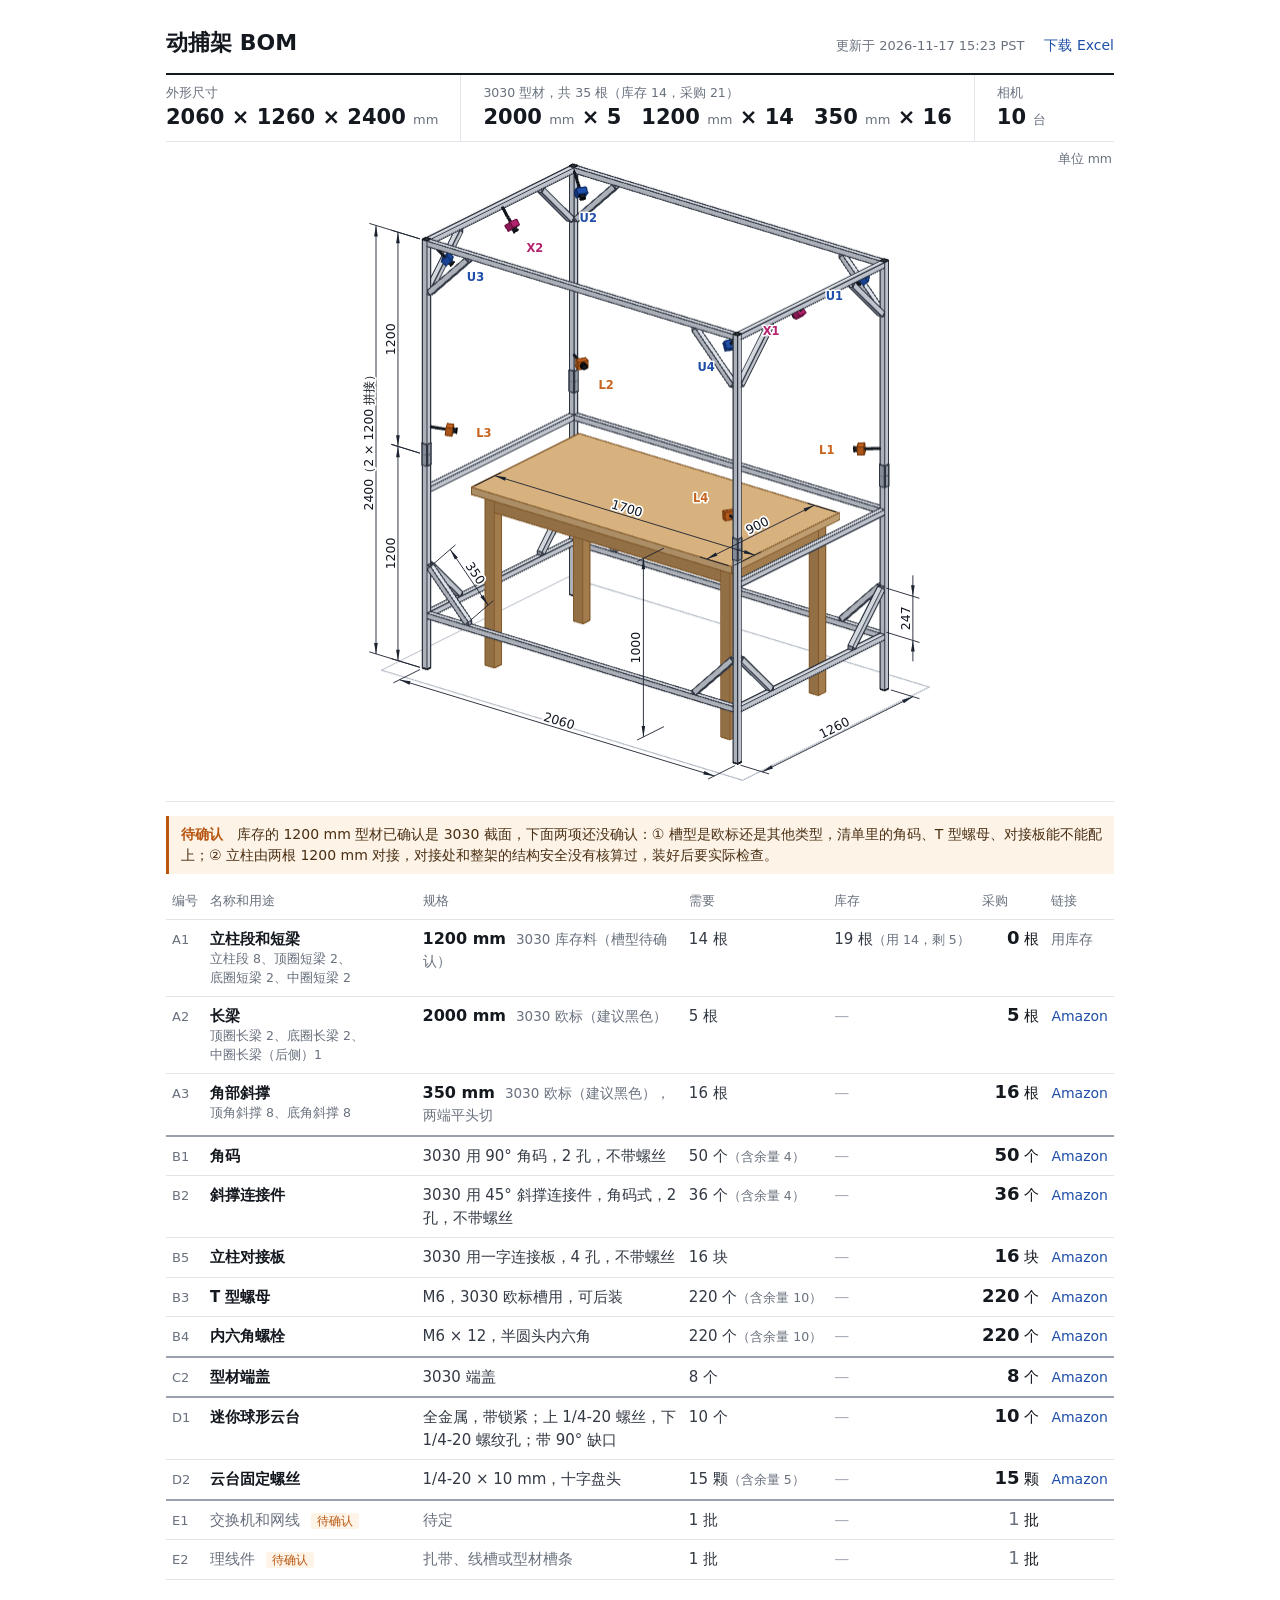
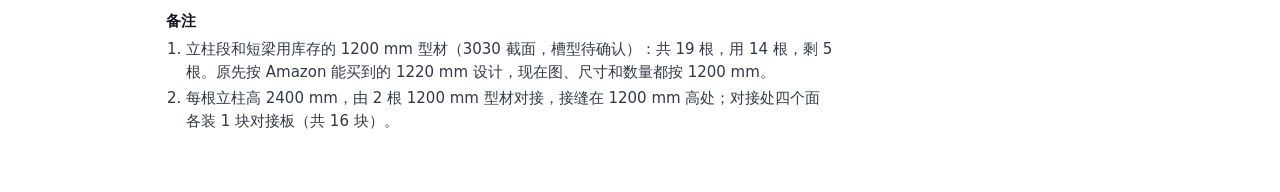
==== mocap-bom/index.html @ 6f18a3f2 "Mocap BOM: stock profile confirmed as 3030; slot type and fit still open The 19 pieces of 1200 mm on" ====
<!doctype html>
<html lang="zh-CN"><head><meta charset="utf-8"><meta name="viewport" content="width=device-width, initial-scale=1">
<meta name="robots" content="noindex">
<title>动捕架 BOM</title>
<style>
:root { --ink:#14181f; --mut:#69717e; --line:#e1e4e9; --link:#1f4fa8; --tbd:#b8560f; --tbdbg:#fdf3e7; --sel:#e08a00; --selbg:#fff4d6;
  --num:"DIN Alternate","Bahnschrift","DIN 2014","Noto Sans CJK SC",system-ui,sans-serif; }
* { box-sizing:border-box; }
body { margin:0; background:#fff; color:var(--ink); font:15px/1.5 system-ui,"Noto Sans CJK SC","PingFang SC","Microsoft YaHei",sans-serif; }
main { max-width:980px; margin:0 auto; padding:26px 16px 56px; }
header { display:flex; flex-wrap:wrap; align-items:baseline; justify-content:space-between; gap:4px 24px; }
h1 { font-size:22px; font-weight:700; margin:0; } h2 { font-size:15px; font-weight:600; margin:30px 0 6px; }
nav .upd { color:var(--mut); font-size:13px; font-variant-numeric:tabular-nums; white-space:nowrap; }
nav a { color:var(--link); text-decoration:none; margin-left:20px; font-size:14px; } nav a:hover { text-decoration:underline; }
/* the three facts a buyer needs first, set like a drawing title block */
.facts { display:flex; flex-wrap:wrap; margin:14px 0 0; border-top:2px solid var(--ink); border-bottom:1px solid var(--line); }
.facts div { padding:9px 22px 10px 0; margin-right:22px; border-right:1px solid var(--line); } .facts div:last-child { border-right:0; margin-right:0; padding-right:0; }
.facts dt { font-size:12.5px; color:var(--mut); }
.facts dd { margin:1px 0 0; font:600 21px/1.3 var(--num); font-variant-numeric:tabular-nums; }
.facts dd span { display:inline-block; white-space:nowrap; margin-right:20px; } .facts dd span:last-child { margin-right:0; }
@media (max-width:640px) { .facts div { width:100%; border-right:0; margin-right:0; padding:7px 0 6px; } .facts dd { font-size:19px; } }
.facts i { font:400 13px/1 system-ui,"Noto Sans CJK SC",sans-serif; color:var(--mut); }
/* interactive model */
.viewer { position:relative; height:clamp(380px,110vw,min(660px,74vh)); background:#fff; touch-action:none; cursor:grab; user-select:none; -webkit-user-select:none; border-bottom:1px solid var(--line); }
.viewer:active { cursor:grabbing; }
.viewer canvas, .viewer svg { position:absolute; inset:0; width:100%; height:100%; display:block; }
.viewer svg { pointer-events:none; overflow:hidden; font-family:"Noto Sans CJK SC",system-ui,"PingFang SC","Microsoft YaHei",sans-serif; }
.viewer .dl { stroke:#1b2230; stroke-width:.9; fill:none; } .viewer .da { fill:#1b2230; stroke:none; }
.viewer .dt { fill:#10151f; font-variant-numeric:tabular-nums; paint-order:stroke; stroke:#fff; stroke-width:3.5px; stroke-linejoin:round; }
.viewer .cam { font-weight:600; paint-order:stroke; stroke:#fff; stroke-width:3px; stroke-linejoin:round; }
.viewer .hint { position:absolute; right:2px; top:8px; font-size:12.5px; color:var(--mut); pointer-events:none; }
.selinfo { position:absolute; left:0; bottom:10px; max-width:100%; display:flex; align-items:center; gap:8px; background:var(--selbg); border:1px solid var(--sel); border-radius:4px; padding:4px 6px 4px 10px; font-size:13px; cursor:default; }
.selinfo[hidden] { display:none; } .selinfo button { font:inherit; border:0; background:none; cursor:pointer; color:var(--mut); padding:0 4px; font-size:15px; line-height:1; }
.selinfo button:focus-visible, tr[data-bom]:focus-visible, a:focus-visible { outline:2px solid #1f6feb; outline-offset:2px; position:relative; z-index:1; }
html.shot, html.shot body { overflow:hidden; }
html.shot .viewer { position:fixed; inset:0; height:auto; min-height:0; border:0; }
/* parts list: quantity and cut length carry the weight, ids and repeated wording step back */
.scroll { overflow-x:auto; margin-top:6px; } table { border-collapse:collapse; width:100%; }
th,td { text-align:left; padding:8px 12px 8px 0; border-bottom:1px solid var(--line); vertical-align:baseline; }
thead th { font-size:12.5px; color:var(--mut); font-weight:400; padding-top:12px; white-space:nowrap; }
@media (max-width:640px) { td.spec .rest { display:block; } td.spec { min-width:11em; } }
tr.first td { border-top:2px solid #9aa1ac; }
td.id { color:var(--mut); font:13px var(--num); white-space:nowrap; padding-left:6px; } thead th:first-child { padding-left:6px; }
td.name { font-weight:600; white-space:nowrap; }
td.spec { color:#333a45; } td.spec .key { font:600 16px var(--num); color:var(--ink); margin-right:10px; white-space:nowrap; } td.spec .rest { color:var(--mut); font-size:13.5px; }
td.num { white-space:nowrap; font-variant-numeric:tabular-nums; }
td.num b { display:inline-block; min-width:2.1em; text-align:right; font:700 18px/1 var(--num); } td.num small { color:var(--mut); font-size:12.5px; }
td.lnk { white-space:nowrap; padding-right:6px; } td.lnk a { color:var(--link); text-decoration:none; font-size:14px; } td.lnk a:hover { text-decoration:underline; }
tr.tbd td.name, tr.tbd td.spec, tr.tbd td.num b { color:var(--mut); font-weight:400; }
tr[data-bom] { cursor:pointer; } tr[data-bom]:hover td { background:#f6f8fb; }
tr[data-bom].sel td { background:var(--selbg); } tr[data-bom].sel td.id { box-shadow:inset 3px 0 0 var(--sel); color:var(--ink); }
.tag { background:var(--tbdbg); color:var(--tbd); border-radius:3px; padding:1px 6px; font-size:12px; font-weight:400; white-space:nowrap; margin-left:6px; }
td.name small.use { display:block; font-weight:400; font-size:12.5px; color:var(--mut); white-space:normal; }
small.use span { white-space:nowrap; }
td.lnk .own { font-size:13.5px; color:var(--mut); }
td.need, td.have { color:#333a45; } td.have .none { color:#aab0ba; }
.warn { margin:14px 0 0; padding:8px 12px; background:var(--tbdbg); border-left:3px solid var(--tbd); color:#4a2f12; font-size:14px; max-width:none; }
.warn b { color:var(--tbd); font-weight:600; }
.notes ol { padding-left:20px; margin:0; color:#333a45; max-width:70ch; } .notes li { margin:4px 0; }
</style>
<script type="importmap">{ "imports": { "three": "./vendor/three.module.js" } }</script>
</head><body><main>
<header><h1>动捕架 BOM</h1>
<nav><span class="upd">更新于 2026-11-17 15:23 PST</span><a href="bom.xlsx" download="动捕架BOM.xlsx">下载 Excel</a></nav></header>
<dl class="facts">
<div><dt>外形尺寸</dt><dd>2060 × 1260 × 2400 <i>mm</i></dd></div>
<div><dt>3030 型材，共 35 根（库存 14，采购 21）</dt><dd><span>2000 <i>mm</i> × 5</span><span>1200 <i>mm</i> × 14</span><span>350 <i>mm</i> × 16</span></dd></div>
<div><dt>相机</dt><dd>10 <i>台</i></dd></div>
</dl>
<div class="viewer" id="bom-viewer" aria-label="动捕架三维模型：拖动旋转，滚轮缩放，右键拖动平移，点击零件在清单中定位"><canvas></canvas><svg aria-hidden="true"></svg>
<span class="hint">单位 mm</span>
<div class="selinfo" hidden><span></span><button type="button" aria-label="取消选中">×</button></div></div>
<p class="warn"><b>待确认</b>　库存的 1200 mm 型材已确认是 3030 截面，下面两项还没确认：① 槽型是欧标还是其他类型，清单里的角码、T 型螺母、对接板能不能配上；② 立柱由两根 1200 mm 对接，对接处和整架的结构安全没有核算过，装好后要实际检查。</p>
<div class="scroll"><table><thead><tr><th>编号</th><th>名称和用途</th><th>规格</th><th>需要</th><th>库存</th><th>采购</th><th>链接</th></tr></thead><tbody>
<tr class="" data-bom="A1" tabindex="0"><td class="id">A1</td><td class="name">立柱段和短梁<small class="use"><span>立柱段 8</span>、<span>顶圈短梁 2</span>、<span>底圈短梁 2</span>、<span>中圈短梁 2</span></small></td><td class="spec"><b class="key">1200 mm</b><span class="rest">3030 库存料（槽型待确认）</span></td><td class="num need">14 根</td><td class="num have">19 根<small>（用 14，剩 5）</small></td><td class="num"><b>0</b> 根</td><td class="lnk"><span class="own">用库存</span></td></tr>
<tr class="" data-bom="A2" tabindex="0"><td class="id">A2</td><td class="name">长梁<small class="use"><span>顶圈长梁 2</span>、<span>底圈长梁 2</span>、<span>中圈长梁（后侧）1</span></small></td><td class="spec"><b class="key">2000 mm</b><span class="rest">3030 欧标（建议黑色）</span></td><td class="num need">5 根</td><td class="num have"><span class="none">—</span></td><td class="num"><b>5</b> 根</td><td class="lnk"><a href="https://www.amazon.com/dp/B0DP2B5RM7" target="_blank" rel="noopener">Amazon</a></td></tr>
<tr class="" data-bom="A3" tabindex="0"><td class="id">A3</td><td class="name">角部斜撑<small class="use"><span>顶角斜撑 8</span>、<span>底角斜撑 8</span></small></td><td class="spec"><b class="key">350 mm</b><span class="rest">3030 欧标（建议黑色），两端平头切</span></td><td class="num need">16 根</td><td class="num have"><span class="none">—</span></td><td class="num"><b>16</b> 根</td><td class="lnk"><a href="https://www.amazon.com/dp/B0DP27VBV5" target="_blank" rel="noopener">Amazon</a></td></tr>
<tr class="first"><td class="id">B1</td><td class="name">角码</td><td class="spec">3030 用 90° 角码，2 孔，不带螺丝</td><td class="num need">50 个<small>（含余量 4）</small></td><td class="num have"><span class="none">—</span></td><td class="num"><b>50</b> 个</td><td class="lnk"><a href="https://www.amazon.com/dp/B0BJV1PLJR" target="_blank" rel="noopener">Amazon</a></td></tr>
<tr class="" data-bom="B2" tabindex="0"><td class="id">B2</td><td class="name">斜撑连接件</td><td class="spec">3030 用 45° 斜撑连接件，角码式，2 孔，不带螺丝</td><td class="num need">36 个<small>（含余量 4）</small></td><td class="num have"><span class="none">—</span></td><td class="num"><b>36</b> 个</td><td class="lnk"><a href="https://www.amazon.com/dp/B0DKHVQLH1" target="_blank" rel="noopener">Amazon</a></td></tr>
<tr class="" data-bom="B5" tabindex="0"><td class="id">B5</td><td class="name">立柱对接板</td><td class="spec">3030 用一字连接板，4 孔，不带螺丝</td><td class="num need">16 块</td><td class="num have"><span class="none">—</span></td><td class="num"><b>16</b> 块</td><td class="lnk"><a href="https://www.amazon.com/dp/B0FQB9CN4D" target="_blank" rel="noopener">Amazon</a></td></tr>
<tr class=""><td class="id">B3</td><td class="name">T 型螺母</td><td class="spec">M6，3030 欧标槽用，可后装</td><td class="num need">220 个<small>（含余量 10）</small></td><td class="num have"><span class="none">—</span></td><td class="num"><b>220</b> 个</td><td class="lnk"><a href="https://www.amazon.com/dp/B0CG4W6Y4R" target="_blank" rel="noopener">Amazon</a></td></tr>
<tr class=""><td class="id">B4</td><td class="name">内六角螺栓</td><td class="spec">M6 × 12，半圆头内六角</td><td class="num need">220 个<small>（含余量 10）</small></td><td class="num have"><span class="none">—</span></td><td class="num"><b>220</b> 个</td><td class="lnk"><a href="https://www.amazon.com/dp/B0GXPW4G4X" target="_blank" rel="noopener">Amazon</a></td></tr>
<tr class="first" data-bom="C2" tabindex="0"><td class="id">C2</td><td class="name">型材端盖</td><td class="spec">3030 端盖</td><td class="num need">8 个</td><td class="num have"><span class="none">—</span></td><td class="num"><b>8</b> 个</td><td class="lnk"><a href="https://www.amazon.com/dp/B0H6ZDRLQ8" target="_blank" rel="noopener">Amazon</a></td></tr>
<tr class="first" data-bom="D1" tabindex="0"><td class="id">D1</td><td class="name">迷你球形云台</td><td class="spec">全金属，带锁紧；上 1/4-20 螺丝，下 1/4-20 螺纹孔；带 90° 缺口</td><td class="num need">10 个</td><td class="num have"><span class="none">—</span></td><td class="num"><b>10</b> 个</td><td class="lnk"><a href="https://www.amazon.com/dp/B08M47S5CW" target="_blank" rel="noopener">Amazon</a></td></tr>
<tr class=""><td class="id">D2</td><td class="name">云台固定螺丝</td><td class="spec">1/4-20 × 10 mm，十字盘头</td><td class="num need">15 颗<small>（含余量 5）</small></td><td class="num have"><span class="none">—</span></td><td class="num"><b>15</b> 颗</td><td class="lnk"><a href="https://www.amazon.com/dp/B0BF551ZRY" target="_blank" rel="noopener">Amazon</a></td></tr>
<tr class="tbd first"><td class="id">E1</td><td class="name">交换机和网线 <span class="tag">待确认</span></td><td class="spec">待定</td><td class="num need">1 批</td><td class="num have"><span class="none">—</span></td><td class="num"><b>1</b> 批</td><td class="lnk"></td></tr>
<tr class="tbd"><td class="id">E2</td><td class="name">理线件 <span class="tag">待确认</span></td><td class="spec">扎带、线槽或型材槽条</td><td class="num need">1 批</td><td class="num have"><span class="none">—</span></td><td class="num"><b>1</b> 批</td><td class="lnk"></td></tr>
</tbody></table></div>
<section class="notes"><h2>备注</h2>
<ol><li>立柱段和短梁用库存的 1200 mm 型材（3030 截面，槽型待确认）：共 19 根，用 14 根，剩 5 根。原先按 Amazon 能买到的 1220 mm 设计，现在图、尺寸和数量都按 1200 mm。</li>
<li>每根立柱高 2400 mm，由 2 根 1200 mm 型材对接，接缝在 1200 mm 高处；对接处四个面各装 1 块对接板（共 16 块）。</li></ol></section>

</main>
<script type="application/json" id="bom-model">{"units":"mm","bbox":[[-1030.0,-630.0,0],[1030.0,630.0,2403.0]],"centre":[0,0,1200.0],"rows":{"A1":{"name":"立柱段和短梁","spec":"3030 库存料（槽型待确认），1200 mm","qty":14,"unit":"根","installed":14},"A2":{"name":"长梁","spec":"3030 欧标（建议黑色），2000 mm","qty":5,"unit":"根","installed":5},"A3":{"name":"角部斜撑","spec":"3030 欧标（建议黑色），350 mm，两端平头切","qty":16,"unit":"根","installed":16},"B2":{"name":"斜撑连接件","spec":"3030 用 45° 斜撑连接件，角码式，2 孔，不带螺丝","qty":36,"unit":"个","installed":32},"B5":{"name":"立柱对接板","spec":"3030 用一字连接板，4 孔，不带螺丝","qty":16,"unit":"块","installed":16},"C2":{"name":"型材端盖","spec":"3030 端盖","qty":8,"unit":"个","installed":8},"D1":{"name":"迷你球形云台","spec":"全金属，带锁紧；上 1/4-20 螺丝，下 1/4-20 螺纹孔；带 90° 缺口","qty":10,"unit":"个","installed":10}},"parts":[{"bom":"A1","kind":"bar","mat":"alu","a":[1015.0,615.0,0.0],"b":[1015.0,615.0,1200.0],"n":[1.0,0.0,0.0],"len":1200.0,"name":"立柱段"},{"bom":"A1","kind":"bar","mat":"alu","a":[1015.0,615.0,1200.0],"b":[1015.0,615.0,2400.0],"n":[1.0,0.0,0.0],"len":1200.0,"name":"立柱段"},{"bom":"C2","kind":"box","mat":"dark","c":[1015.0,615.0,2401.5],"size":[30.0,30.0,3.0]},{"bom":"C2","kind":"box","mat":"dark","c":[1015.0,615.0,1.5],"size":[30.4,30.4,3.0]},{"bom":"B5","kind":"box","mat":"steel","c":[1032.0,615.0,1200.0],"size":[4.0,30.0,120.0]},{"bom":"B5","kind":"box","mat":"steel","c":[1015.0,632.0,1200.0],"size":[30.0,4.0,120.0]},{"bom":"B5","kind":"box","mat":"steel","c":[998.0,615.0,1200.0],"size":[4.0,30.0,120.0]},{"bom":"B5","kind":"box","mat":"steel","c":[1015.0,598.0,1200.0],"size":[30.0,4.0,120.0]},{"bom":"A1","kind":"bar","mat":"alu","a":[-1015.0,615.0,0.0],"b":[-1015.0,615.0,1200.0],"n":[1.0,0.0,0.0],"len":1200.0,"name":"立柱段"},{"bom":"A1","kind":"bar","mat":"alu","a":[-1015.0,615.0,1200.0],"b":[-1015.0,615.0,2400.0],"n":[1.0,0.0,0.0],"len":1200.0,"name":"立柱段"},{"bom":"C2","kind":"box","mat":"dark","c":[-1015.0,615.0,2401.5],"size":[30.0,30.0,3.0]},{"bom":"C2","kind":"box","mat":"dark","c":[-1015.0,615.0,1.5],"size":[30.4,30.4,3.0]},{"bom":"B5","kind":"box","mat":"steel","c":[-1032.0,615.0,1200.0],"size":[4.0,30.0,120.0]},{"bom":"B5","kind":"box","mat":"steel","c":[-1015.0,632.0,1200.0],"size":[30.0,4.0,120.0]},{"bom":"B5","kind":"box","mat":"steel","c":[-998.0,615.0,1200.0],"size":[4.0,30.0,120.0]},{"bom":"B5","kind":"box","mat":"steel","c":[-1015.0,598.0,1200.0],"size":[30.0,4.0,120.0]},{"bom":"A1","kind":"bar","mat":"alu","a":[-1015.0,-615.0,0.0],"b":[-1015.0,-615.0,1200.0],"n":[1.0,0.0,0.0],"len":1200.0,"name":"立柱段"},{"bom":"A1","kind":"bar","mat":"alu","a":[-1015.0,-615.0,1200.0],"b":[-1015.0,-615.0,2400.0],"n":[1.0,0.0,0.0],"len":1200.0,"name":"立柱段"},{"bom":"C2","kind":"box","mat":"dark","c":[-1015.0,-615.0,2401.5],"size":[30.0,30.0,3.0]},{"bom":"C2","kind":"box","mat":"dark","c":[-1015.0,-615.0,1.5],"size":[30.4,30.4,3.0]},{"bom":"B5","kind":"box","mat":"steel","c":[-1032.0,-615.0,1200.0],"size":[4.0,30.0,120.0]},{"bom":"B5","kind":"box","mat":"steel","c":[-1015.0,-632.0,1200.0],"size":[30.0,4.0,120.0]},{"bom":"B5","kind":"box","mat":"steel","c":[-998.0,-615.0,1200.0],"size":[4.0,30.0,120.0]},{"bom":"B5","kind":"box","mat":"steel","c":[-1015.0,-598.0,1200.0],"size":[30.0,4.0,120.0]},{"bom":"A1","kind":"bar","mat":"alu","a":[1015.0,-615.0,0.0],"b":[1015.0,-615.0,1200.0],"n":[1.0,0.0,0.0],"len":1200.0,"name":"立柱段"},{"bom":"A1","kind":"bar","mat":"alu","a":[1015.0,-615.0,1200.0],"b":[1015.0,-615.0,2400.0],"n":[1.0,0.0,0.0],"len":1200.0,"name":"立柱段"},{"bom":"C2","kind":"box","mat":"dark","c":[1015.0,-615.0,2401.5],"size":[30.0,30.0,3.0]},{"bom":"C2","kind":"box","mat":"dark","c":[1015.0,-615.0,1.5],"size":[30.4,30.4,3.0]},{"bom":"B5","kind":"box","mat":"steel","c":[1032.0,-615.0,1200.0],"size":[4.0,30.0,120.0]},{"bom":"B5","kind":"box","mat":"steel","c":[1015.0,-632.0,1200.0],"size":[30.0,4.0,120.0]},{"bom":"B5","kind":"box","mat":"steel","c":[998.0,-615.0,1200.0],"size":[4.0,30.0,120.0]},{"bom":"B5","kind":"box","mat":"steel","c":[1015.0,-598.0,1200.0],"size":[30.0,4.0,120.0]},{"bom":"A2","kind":"bar","mat":"alu","a":[-1000.0,615.0,2385.0],"b":[1000.0,615.0,2385.0],"n":[0.0,0.0,1.0],"len":2000.0,"name":"顶圈长梁"},{"bom":"A2","kind":"bar","mat":"alu","a":[-1000.0,-615.0,2385.0],"b":[1000.0,-615.0,2385.0],"n":[0.0,0.0,1.0],"len":2000.0,"name":"顶圈长梁"},{"bom":"A1","kind":"bar","mat":"alu","a":[1015.0,-600.0,2385.0],"b":[1015.0,600.0,2385.0],"n":[0.0,0.0,1.0],"len":1200.0,"name":"顶圈短梁"},{"bom":"A1","kind":"bar","mat":"alu","a":[-1015.0,-600.0,2385.0],"b":[-1015.0,600.0,2385.0],"n":[0.0,0.0,1.0],"len":1200.0,"name":"顶圈短梁"},{"bom":"A2","kind":"bar","mat":"alu","a":[-1000.0,615.0,300.0],"b":[1000.0,615.0,300.0],"n":[0.0,0.0,1.0],"len":2000.0,"name":"底圈长梁"},{"bom":"A2","kind":"bar","mat":"alu","a":[-1000.0,-615.0,300.0],"b":[1000.0,-615.0,300.0],"n":[0.0,0.0,1.0],"len":2000.0,"name":"底圈长梁"},{"bom":"A1","kind":"bar","mat":"alu","a":[1015.0,-600.0,300.0],"b":[1015.0,600.0,300.0],"n":[0.0,0.0,1.0],"len":1200.0,"name":"底圈短梁"},{"bom":"A1","kind":"bar","mat":"alu","a":[-1015.0,-600.0,300.0],"b":[-1015.0,600.0,300.0],"n":[0.0,0.0,1.0],"len":1200.0,"name":"底圈短梁"},{"bom":"A2","kind":"bar","mat":"alu","a":[-1000.0,615.0,1000.0],"b":[1000.0,615.0,1000.0],"n":[0.0,0.0,1.0],"len":2000.0,"name":"中圈长梁（后侧）"},{"bom":"A1","kind":"bar","mat":"alu","a":[1015.0,-600.0,1000.0],"b":[1015.0,600.0,1000.0],"n":[0.0,0.0,1.0],"len":1200.0,"name":"中圈短梁"},{"bom":"A1","kind":"bar","mat":"alu","a":[-1015.0,-600.0,1000.0],"b":[-1015.0,600.0,1000.0],"n":[0.0,0.0,1.0],"len":1200.0,"name":"中圈短梁"},{"bom":"A3","kind":"bar","mat":"alu","a":[741.906,615.0,2359.393],"b":[989.393,615.0,2111.906],"n":[0.0,1.0,0.0],"len":350.0,"name":"顶角斜撑"},{"bom":"B2","kind":"prism","mat":"steel","pts":[[752.513,615.0,2370.0],[731.299,615.0,2348.787],[731.299,615.0,2370.0]],"n":[0.0,1.0,0.0],"t":30.0},{"bom":"B2","kind":"prism","mat":"steel","pts":[[1000.0,615.0,2122.513],[978.787,615.0,2101.299],[1000.0,615.0,2101.299]],"n":[0.0,1.0,0.0],"t":30.0},{"bom":"A3","kind":"bar","mat":"alu","a":[1015.0,341.906,2359.393],"b":[1015.0,589.393,2111.906],"n":[1.0,0.0,0.0],"len":350.0,"name":"顶角斜撑"},{"bom":"B2","kind":"prism","mat":"steel","pts":[[1015.0,352.513,2370.0],[1015.0,331.299,2348.787],[1015.0,331.299,2370.0]],"n":[1.0,0.0,0.0],"t":30.0},{"bom":"B2","kind":"prism","mat":"steel","pts":[[1015.0,600.0,2122.513],[1015.0,578.787,2101.299],[1015.0,600.0,2101.299]],"n":[1.0,0.0,0.0],"t":30.0},{"bom":"A3","kind":"bar","mat":"alu","a":[741.906,615.0,325.607],"b":[989.393,615.0,573.094],"n":[0.0,1.0,0.0],"len":350.0,"name":"底角斜撑"},{"bom":"B2","kind":"prism","mat":"steel","pts":[[752.513,615.0,315.0],[731.299,615.0,336.213],[731.299,615.0,315.0]],"n":[0.0,1.0,0.0],"t":30.0},{"bom":"B2","kind":"prism","mat":"steel","pts":[[1000.0,615.0,562.487],[978.787,615.0,583.701],[1000.0,615.0,583.701]],"n":[0.0,1.0,0.0],"t":30.0},{"bom":"A3","kind":"bar","mat":"alu","a":[1015.0,341.906,325.607],"b":[1015.0,589.393,573.094],"n":[1.0,0.0,0.0],"len":350.0,"name":"底角斜撑"},{"bom":"B2","kind":"prism","mat":"steel","pts":[[1015.0,352.513,315.0],[1015.0,331.299,336.213],[1015.0,331.299,315.0]],"n":[1.0,0.0,0.0],"t":30.0},{"bom":"B2","kind":"prism","mat":"steel","pts":[[1015.0,600.0,562.487],[1015.0,578.787,583.701],[1015.0,600.0,583.701]],"n":[1.0,0.0,0.0],"t":30.0},{"bom":"A3","kind":"bar","mat":"alu","a":[-741.906,615.0,2359.393],"b":[-989.393,615.0,2111.906],"n":[0.0,1.0,0.0],"len":350.0,"name":"顶角斜撑"},{"bom":"B2","kind":"prism","mat":"steel","pts":[[-752.513,615.0,2370.0],[-731.299,615.0,2348.787],[-731.299,615.0,2370.0]],"n":[0.0,1.0,0.0],"t":30.0},{"bom":"B2","kind":"prism","mat":"steel","pts":[[-1000.0,615.0,2122.513],[-978.787,615.0,2101.299],[-1000.0,615.0,2101.299]],"n":[0.0,1.0,0.0],"t":30.0},{"bom":"A3","kind":"bar","mat":"alu","a":[-1015.0,341.906,2359.393],"b":[-1015.0,589.393,2111.906],"n":[1.0,0.0,0.0],"len":350.0,"name":"顶角斜撑"},{"bom":"B2","kind":"prism","mat":"steel","pts":[[-1015.0,352.513,2370.0],[-1015.0,331.299,2348.787],[-1015.0,331.299,2370.0]],"n":[1.0,0.0,0.0],"t":30.0},{"bom":"B2","kind":"prism","mat":"steel","pts":[[-1015.0,600.0,2122.513],[-1015.0,578.787,2101.299],[-1015.0,600.0,2101.299]],"n":[1.0,0.0,0.0],"t":30.0},{"bom":"A3","kind":"bar","mat":"alu","a":[-741.906,615.0,325.607],"b":[-989.393,615.0,573.094],"n":[0.0,1.0,0.0],"len":350.0,"name":"底角斜撑"},{"bom":"B2","kind":"prism","mat":"steel","pts":[[-752.513,615.0,315.0],[-731.299,615.0,336.213],[-731.299,615.0,315.0]],"n":[0.0,1.0,0.0],"t":30.0},{"bom":"B2","kind":"prism","mat":"steel","pts":[[-1000.0,615.0,562.487],[-978.787,615.0,583.701],[-1000.0,615.0,583.701]],"n":[0.0,1.0,0.0],"t":30.0},{"bom":"A3","kind":"bar","mat":"alu","a":[-1015.0,341.906,325.607],"b":[-1015.0,589.393,573.094],"n":[1.0,0.0,0.0],"len":350.0,"name":"底角斜撑"},{"bom":"B2","kind":"prism","mat":"steel","pts":[[-1015.0,352.513,315.0],[-1015.0,331.299,336.213],[-1015.0,331.299,315.0]],"n":[1.0,0.0,0.0],"t":30.0},{"bom":"B2","kind":"prism","mat":"steel","pts":[[-1015.0,600.0,562.487],[-1015.0,578.787,583.701],[-1015.0,600.0,583.701]],"n":[1.0,0.0,0.0],"t":30.0},{"bom":"A3","kind":"bar","mat":"alu","a":[-741.906,-615.0,2359.393],"b":[-989.393,-615.0,2111.906],"n":[0.0,1.0,0.0],"len":350.0,"name":"顶角斜撑"},{"bom":"B2","kind":"prism","mat":"steel","pts":[[-752.513,-615.0,2370.0],[-731.299,-615.0,2348.787],[-731.299,-615.0,2370.0]],"n":[0.0,1.0,0.0],"t":30.0},{"bom":"B2","kind":"prism","mat":"steel","pts":[[-1000.0,-615.0,2122.513],[-978.787,-615.0,2101.299],[-1000.0,-615.0,2101.299]],"n":[0.0,1.0,0.0],"t":30.0},{"bom":"A3","kind":"bar","mat":"alu","a":[-1015.0,-341.906,2359.393],"b":[-1015.0,-589.393,2111.906],"n":[1.0,0.0,0.0],"len":350.0,"name":"顶角斜撑"},{"bom":"B2","kind":"prism","mat":"steel","pts":[[-1015.0,-352.513,2370.0],[-1015.0,-331.299,2348.787],[-1015.0,-331.299,2370.0]],"n":[1.0,0.0,0.0],"t":30.0},{"bom":"B2","kind":"prism","mat":"steel","pts":[[-1015.0,-600.0,2122.513],[-1015.0,-578.787,2101.299],[-1015.0,-600.0,2101.299]],"n":[1.0,0.0,0.0],"t":30.0},{"bom":"A3","kind":"bar","mat":"alu","a":[-741.906,-615.0,325.607],"b":[-989.393,-615.0,573.094],"n":[0.0,1.0,0.0],"len":350.0,"name":"底角斜撑"},{"bom":"B2","kind":"prism","mat":"steel","pts":[[-752.513,-615.0,315.0],[-731.299,-615.0,336.213],[-731.299,-615.0,315.0]],"n":[0.0,1.0,0.0],"t":30.0},{"bom":"B2","kind":"prism","mat":"steel","pts":[[-1000.0,-615.0,562.487],[-978.787,-615.0,583.701],[-1000.0,-615.0,583.701]],"n":[0.0,1.0,0.0],"t":30.0},{"bom":"A3","kind":"bar","mat":"alu","a":[-1015.0,-341.906,325.607],"b":[-1015.0,-589.393,573.094],"n":[1.0,0.0,0.0],"len":350.0,"name":"底角斜撑"},{"bom":"B2","kind":"prism","mat":"steel","pts":[[-1015.0,-352.513,315.0],[-1015.0,-331.299,336.213],[-1015.0,-331.299,315.0]],"n":[1.0,0.0,0.0],"t":30.0},{"bom":"B2","kind":"prism","mat":"steel","pts":[[-1015.0,-600.0,562.487],[-1015.0,-578.787,583.701],[-1015.0,-600.0,583.701]],"n":[1.0,0.0,0.0],"t":30.0},{"bom":"A3","kind":"bar","mat":"alu","a":[741.906,-615.0,2359.393],"b":[989.393,-615.0,2111.906],"n":[0.0,1.0,0.0],"len":350.0,"name":"顶角斜撑"},{"bom":"B2","kind":"prism","mat":"steel","pts":[[752.513,-615.0,2370.0],[731.299,-615.0,2348.787],[731.299,-615.0,2370.0]],"n":[0.0,1.0,0.0],"t":30.0},{"bom":"B2","kind":"prism","mat":"steel","pts":[[1000.0,-615.0,2122.513],[978.787,-615.0,2101.299],[1000.0,-615.0,2101.299]],"n":[0.0,1.0,0.0],"t":30.0},{"bom":"A3","kind":"bar","mat":"alu","a":[1015.0,-341.906,2359.393],"b":[1015.0,-589.393,2111.906],"n":[1.0,0.0,0.0],"len":350.0,"name":"顶角斜撑"},{"bom":"B2","kind":"prism","mat":"steel","pts":[[1015.0,-352.513,2370.0],[1015.0,-331.299,2348.787],[1015.0,-331.299,2370.0]],"n":[1.0,0.0,0.0],"t":30.0},{"bom":"B2","kind":"prism","mat":"steel","pts":[[1015.0,-600.0,2122.513],[1015.0,-578.787,2101.299],[1015.0,-600.0,2101.299]],"n":[1.0,0.0,0.0],"t":30.0},{"bom":"A3","kind":"bar","mat":"alu","a":[741.906,-615.0,325.607],"b":[989.393,-615.0,573.094],"n":[0.0,1.0,0.0],"len":350.0,"name":"底角斜撑"},{"bom":"B2","kind":"prism","mat":"steel","pts":[[752.513,-615.0,315.0],[731.299,-615.0,336.213],[731.299,-615.0,315.0]],"n":[0.0,1.0,0.0],"t":30.0},{"bom":"B2","kind":"prism","mat":"steel","pts":[[1000.0,-615.0,562.487],[978.787,-615.0,583.701],[1000.0,-615.0,583.701]],"n":[0.0,1.0,0.0],"t":30.0},{"bom":"A3","kind":"bar","mat":"alu","a":[1015.0,-341.906,325.607],"b":[1015.0,-589.393,573.094],"n":[1.0,0.0,0.0],"len":350.0,"name":"底角斜撑"},{"bom":"B2","kind":"prism","mat":"steel","pts":[[1015.0,-352.513,315.0],[1015.0,-331.299,336.213],[1015.0,-331.299,315.0]],"n":[1.0,0.0,0.0],"t":30.0},{"bom":"B2","kind":"prism","mat":"steel","pts":[[1015.0,-600.0,562.487],[1015.0,-578.787,583.701],[1015.0,-600.0,583.701]],"n":[1.0,0.0,0.0],"t":30.0},{"bom":"D1","kind":"camera","mat":"upper","name":"U1","at":[1015.0,615.0,2400.0],"mount":[1000.0,600.0,2380.0],"pos":[922.87,559.177,2295.616],"aim":[-0.614,-0.372,-0.696],"body":[54.0,44.0,34.0],"lens":[15.0,20.0]},{"bom":"D1","kind":"camera","mat":"lower","name":"L1","at":[1015.0,615.0,1350.0],"mount":[1000.0,600.0,1350.0],"pos":[912.732,553.035,1339.924],"aim":[-0.852,-0.516,-0.084],"body":[54.0,44.0,34.0],"lens":[15.0,20.0]},{"bom":"D1","kind":"camera","mat":"upper","name":"U2","at":[-1015.0,615.0,2400.0],"mount":[-1000.0,600.0,2380.0],"pos":[-922.87,559.177,2295.616],"aim":[0.614,-0.372,-0.696],"body":[54.0,44.0,34.0],"lens":[15.0,20.0]},{"bom":"D1","kind":"camera","mat":"lower","name":"L2","at":[-1015.0,615.0,1350.0],"mount":[-1000.0,600.0,1350.0],"pos":[-912.732,553.035,1339.924],"aim":[0.852,-0.516,-0.084],"body":[54.0,44.0,34.0],"lens":[15.0,20.0]},{"bom":"D1","kind":"camera","mat":"upper","name":"U3","at":[-1015.0,-615.0,2400.0],"mount":[-1000.0,-600.0,2380.0],"pos":[-922.87,-559.177,2295.616],"aim":[0.614,0.372,-0.696],"body":[54.0,44.0,34.0],"lens":[15.0,20.0]},{"bom":"D1","kind":"camera","mat":"lower","name":"L3","at":[-1015.0,-615.0,1350.0],"mount":[-1000.0,-600.0,1350.0],"pos":[-912.732,-553.035,1339.924],"aim":[0.852,0.516,-0.084],"body":[54.0,44.0,34.0],"lens":[15.0,20.0]},{"bom":"D1","kind":"camera","mat":"upper","name":"U4","at":[1015.0,-615.0,2400.0],"mount":[1000.0,-600.0,2380.0],"pos":[922.87,-559.177,2295.616],"aim":[-0.614,0.372,-0.696],"body":[54.0,44.0,34.0],"lens":[15.0,20.0]},{"bom":"D1","kind":"camera","mat":"lower","name":"L4","at":[1015.0,-615.0,1350.0],"mount":[1000.0,-600.0,1350.0],"pos":[912.732,-553.035,1339.924],"aim":[-0.852,0.516,-0.084],"body":[54.0,44.0,34.0],"lens":[15.0,20.0]},{"bom":"D1","kind":"camera","mat":"extra","name":"X1","at":[1015.0,0.0,2385.0],"mount":[1000.0,0.0,2380.0],"pos":[935.008,0.0,2295.55],"aim":[-0.667,0.0,-0.745],"body":[54.0,44.0,34.0],"lens":[15.0,20.0]},{"bom":"D1","kind":"camera","mat":"extra","name":"X2","at":[-1015.0,0.0,2385.0],"mount":[-1000.0,0.0,2380.0],"pos":[-935.008,0.0,2295.55],"aim":[0.667,0.0,-0.745],"body":[54.0,44.0,34.0],"lens":[15.0,20.0]},{"bom":null,"kind":"box","mat":"wood_top","c":[0.0,0.0,980.0],"size":[1700.0,900.0,40.0]},{"bom":null,"kind":"box","mat":"wood_leg","c":[770.0,370.0,480.0],"size":[60.0,60.0,960.0]},{"bom":null,"kind":"box","mat":"wood_leg","c":[-770.0,370.0,480.0],"size":[60.0,60.0,960.0]},{"bom":null,"kind":"box","mat":"wood_leg","c":[-770.0,-370.0,480.0],"size":[60.0,60.0,960.0]},{"bom":null,"kind":"box","mat":"wood_leg","c":[770.0,-370.0,480.0],"size":[60.0,60.0,960.0]},{"bom":null,"kind":"box","mat":"wood_leg","c":[0.0,390.0,915.0],"size":[1480.0,20.0,90.0]},{"bom":null,"kind":"box","mat":"wood_leg","c":[790.0,0.0,915.0],"size":[20.0,680.0,90.0]},{"bom":null,"kind":"box","mat":"wood_leg","c":[0.0,-390.0,915.0],"size":[1480.0,20.0,90.0]},{"bom":null,"kind":"box","mat":"wood_leg","c":[-790.0,0.0,915.0],"size":[20.0,680.0,90.0]}],"dims":{"front":[{"a":[-999.9999999999999,-630.0,0.0],"b":[999.9999999999999,-630.0,0.0],"e":[0,0,-1],"side":"below","order":0,"base":null,"needs":null},{"a":[-1030.0,-630.0,0.0],"b":[1030.0,-630.0,0.0],"e":[0,0,-1],"side":"below","order":1,"base":null,"needs":null},{"a":[731.2994231491119,-630.0,2348.7867965644036],"b":[978.7867965644035,-630.0,2101.299423149112],"e":[-0.7071067811865475,0.0,-0.7071067811865475],"side":"brace-len","order":0,"base":null,"needs":null},{"a":[999.9999999999999,-630.0,2370.0],"b":[999.9999999999999,-630.0,2122.5126265847084],"e":[1,0,0],"side":"brace-leg","order":0,"base":1030.0,"needs":null},{"a":[-1030.0,-630.0,0.0],"b":[-1030.0,-630.0,300.0],"e":[-1,0,0],"side":"levels","order":0,"base":null,"needs":null},{"a":[-1030.0,-630.0,0.0],"b":[-1030.0,-630.0,1000.0],"e":[-1,0,0],"side":"levels","order":1,"base":null,"needs":null},{"a":[-1030.0,-630.0,0.0],"b":[-1030.0,-630.0,1200.0],"e":[-1,0,0],"side":"levels","order":2,"base":null,"needs":null},{"a":[-1030.0,-630.0,0.0],"b":[-1030.0,-630.0,1350.0],"e":[-1,0,0],"side":"levels","order":3,"base":null,"needs":"cameras"},{"a":[-1030.0,-630.0,0.0],"b":[-1030.0,-630.0,2400.0],"e":[-1,0,0],"side":"levels","order":4,"base":null,"needs":null,"note":"（2 × 1200 拼接）"}],"side":[{"a":[-1030.0,600.0,0.0],"b":[-1030.0,-600.0,0.0],"e":[0,0,-1],"side":"below","order":0,"base":null,"needs":null},{"a":[-1030.0,630.0,0.0],"b":[-1030.0,-630.0,0.0],"e":[0,0,-1],"side":"below","order":1,"base":null,"needs":null},{"a":[-1030.0,-630.0,0.0],"b":[-1030.0,-630.0,300.0],"e":[0,-1,0],"side":"levels","order":0,"base":null,"needs":null},{"a":[-1030.0,-630.0,0.0],"b":[-1030.0,-630.0,1000.0],"e":[0,-1,0],"side":"levels","order":1,"base":null,"needs":null},{"a":[-1030.0,-630.0,0.0],"b":[-1030.0,-630.0,1200.0],"e":[0,-1,0],"side":"levels","order":2,"base":null,"needs":null},{"a":[-1030.0,-630.0,0.0],"b":[-1030.0,-630.0,1350.0],"e":[0,-1,0],"side":"levels","order":3,"base":null,"needs":"cameras"},{"a":[-1030.0,-630.0,0.0],"b":[-1030.0,-630.0,2400.0],"e":[0,-1,0],"side":"levels","order":4,"base":null,"needs":null,"note":"（2 × 1200 拼接）"}],"top":[{"a":[-850.0,-450.0,2400.0],"b":[850.0,-450.0,2400.0],"e":[0,-1,0],"side":"below","order":0,"base":630.0,"needs":"table"},{"a":[-1030.0,-630.0,2400.0],"b":[1030.0,-630.0,2400.0],"e":[0,-1,0],"side":"below","order":1,"base":630.0,"needs":null},{"a":[-850.0,-450.0,2400.0],"b":[-850.0,450.0,2400.0],"e":[-1,0,0],"side":"left","order":0,"base":1030.0,"needs":"table"},{"a":[-1030.0,-630.0,2400.0],"b":[-1030.0,630.0,2400.0],"e":[-1,0,0],"side":"left","order":1,"base":1030.0,"needs":null}],"iso":[{"a":[-1030.0,-630.0,0.0],"b":[1030.0,-630.0,0.0],"e":[0,-1,0],"side":"below","order":0,"base":null,"needs":null},{"a":[1030.0,-630.0,0.0],"b":[1030.0,630.0,0.0],"e":[1,0,0],"side":"right","order":0,"base":null,"needs":null},{"a":[-1030.0,-630.0,0.0],"b":[-1030.0,-630.0,2400.0],"e":[-1,0,0],"side":"levels","order":0,"base":null,"needs":null,"tier":1,"group":"post","note":"（2 × 1200 拼接）"},{"a":[-1030.0,-630.0,0.0],"b":[-1030.0,-630.0,1200.0],"e":[-1,0,0],"side":"post-lo","order":0,"base":null,"needs":null,"tier":0,"group":"post"},{"a":[-1030.0,-630.0,1200.0],"b":[-1030.0,-630.0,2400.0],"e":[-1,0,0],"side":"post-hi","order":0,"base":null,"needs":null,"tier":0,"group":"post"},{"a":[-850.0,-450.0,1000.0],"b":[850.0,-450.0,1000.0],"e":[0,1,0],"side":"table-l","order":0,"base":null,"needs":"table"},{"a":[850.0,-450.0,1000.0],"b":[850.0,450.0,1000.0],"e":[-1,0,0],"side":"table-w","order":0,"base":null,"needs":"table"},{"a":[425.0,-450.0,0.0],"b":[425.0,-450.0,1000.0],"e":[0,-1,0],"side":"table-h","order":0,"base":null,"needs":"table"},{"a":[731.2994231491119,-630.0,336.2132034355964],"b":[978.7867965644035,-630.0,583.700576850888],"e":[-0.7071067811865475,0.0,0.7071067811865475],"side":"brace-len","order":0,"base":null,"needs":null},{"a":[999.9999999999999,-630.0,315.0],"b":[999.9999999999999,-630.0,562.4873734152916],"e":[1,0,0],"side":"brace-leg","order":0,"base":1030.0,"needs":null}]}}</script>
<script type="module" src="bom_view.js"></script>
</body></html>
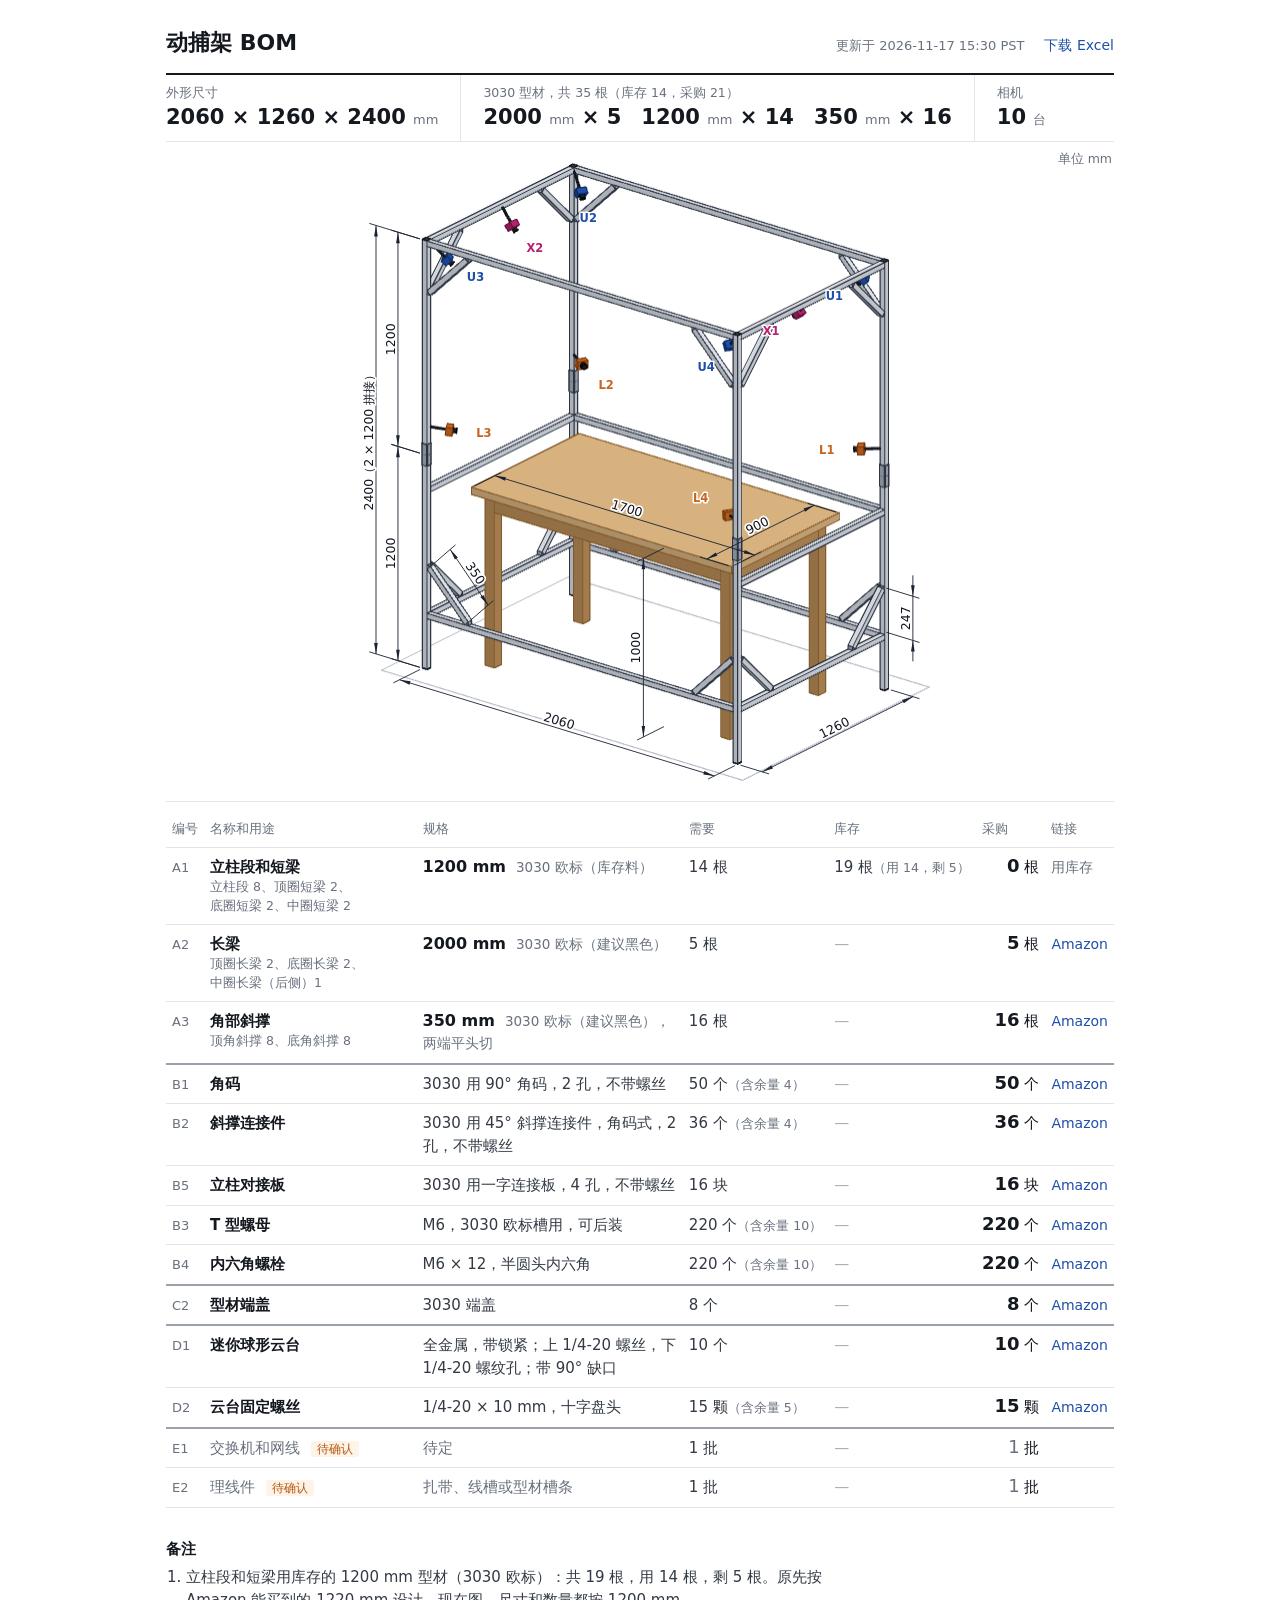
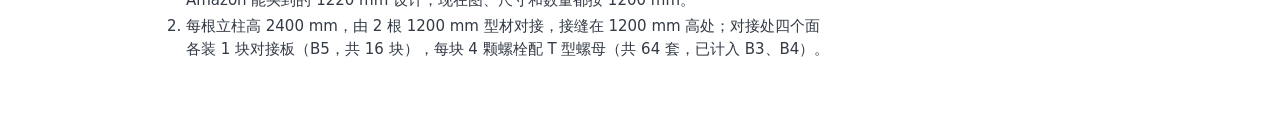
==== commit 311c991d: "Mocap BOM: stock profile is 3030 European standard; drop the open-checks notice The slot type of the" ====
--- a/mocap-bom/index.html
+++ b/mocap-bom/index.html
@@ -54,14 +54,12 @@
 small.use span { white-space:nowrap; }
 td.lnk .own { font-size:13.5px; color:var(--mut); }
 td.need, td.have { color:#333a45; } td.have .none { color:#aab0ba; }
-.warn { margin:14px 0 0; padding:8px 12px; background:var(--tbdbg); border-left:3px solid var(--tbd); color:#4a2f12; font-size:14px; max-width:none; }
-.warn b { color:var(--tbd); font-weight:600; }
 .notes ol { padding-left:20px; margin:0; color:#333a45; max-width:70ch; } .notes li { margin:4px 0; }
 </style>
 <script type="importmap">{ "imports": { "three": "./vendor/three.module.js" } }</script>
 </head><body><main>
 <header><h1>动捕架 BOM</h1>
-<nav><span class="upd">更新于 2026-11-17 15:23 PST</span><a href="bom.xlsx" download="动捕架BOM.xlsx">下载 Excel</a></nav></header>
+<nav><span class="upd">更新于 2026-11-17 15:30 PST</span><a href="bom.xlsx" download="动捕架BOM.xlsx">下载 Excel</a></nav></header>
 <dl class="facts">
 <div><dt>外形尺寸</dt><dd>2060 × 1260 × 2400 <i>mm</i></dd></div>
 <div><dt>3030 型材，共 35 根（库存 14，采购 21）</dt><dd><span>2000 <i>mm</i> × 5</span><span>1200 <i>mm</i> × 14</span><span>350 <i>mm</i> × 16</span></dd></div>
@@ -70,9 +68,8 @@
 <div class="viewer" id="bom-viewer" aria-label="动捕架三维模型：拖动旋转，滚轮缩放，右键拖动平移，点击零件在清单中定位"><canvas></canvas><svg aria-hidden="true"></svg>
 <span class="hint">单位 mm</span>
 <div class="selinfo" hidden><span></span><button type="button" aria-label="取消选中">×</button></div></div>
-<p class="warn"><b>待确认</b>　库存的 1200 mm 型材已确认是 3030 截面，下面两项还没确认：① 槽型是欧标还是其他类型，清单里的角码、T 型螺母、对接板能不能配上；② 立柱由两根 1200 mm 对接，对接处和整架的结构安全没有核算过，装好后要实际检查。</p>
 <div class="scroll"><table><thead><tr><th>编号</th><th>名称和用途</th><th>规格</th><th>需要</th><th>库存</th><th>采购</th><th>链接</th></tr></thead><tbody>
-<tr class="" data-bom="A1" tabindex="0"><td class="id">A1</td><td class="name">立柱段和短梁<small class="use"><span>立柱段 8</span>、<span>顶圈短梁 2</span>、<span>底圈短梁 2</span>、<span>中圈短梁 2</span></small></td><td class="spec"><b class="key">1200 mm</b><span class="rest">3030 库存料（槽型待确认）</span></td><td class="num need">14 根</td><td class="num have">19 根<small>（用 14，剩 5）</small></td><td class="num"><b>0</b> 根</td><td class="lnk"><span class="own">用库存</span></td></tr>
+<tr class="" data-bom="A1" tabindex="0"><td class="id">A1</td><td class="name">立柱段和短梁<small class="use"><span>立柱段 8</span>、<span>顶圈短梁 2</span>、<span>底圈短梁 2</span>、<span>中圈短梁 2</span></small></td><td class="spec"><b class="key">1200 mm</b><span class="rest">3030 欧标（库存料）</span></td><td class="num need">14 根</td><td class="num have">19 根<small>（用 14，剩 5）</small></td><td class="num"><b>0</b> 根</td><td class="lnk"><span class="own">用库存</span></td></tr>
 <tr class="" data-bom="A2" tabindex="0"><td class="id">A2</td><td class="name">长梁<small class="use"><span>顶圈长梁 2</span>、<span>底圈长梁 2</span>、<span>中圈长梁（后侧）1</span></small></td><td class="spec"><b class="key">2000 mm</b><span class="rest">3030 欧标（建议黑色）</span></td><td class="num need">5 根</td><td class="num have"><span class="none">—</span></td><td class="num"><b>5</b> 根</td><td class="lnk"><a href="https://www.amazon.com/dp/B0DP2B5RM7" target="_blank" rel="noopener">Amazon</a></td></tr>
 <tr class="" data-bom="A3" tabindex="0"><td class="id">A3</td><td class="name">角部斜撑<small class="use"><span>顶角斜撑 8</span>、<span>底角斜撑 8</span></small></td><td class="spec"><b class="key">350 mm</b><span class="rest">3030 欧标（建议黑色），两端平头切</span></td><td class="num need">16 根</td><td class="num have"><span class="none">—</span></td><td class="num"><b>16</b> 根</td><td class="lnk"><a href="https://www.amazon.com/dp/B0DP27VBV5" target="_blank" rel="noopener">Amazon</a></td></tr>
 <tr class="first"><td class="id">B1</td><td class="name">角码</td><td class="spec">3030 用 90° 角码，2 孔，不带螺丝</td><td class="num need">50 个<small>（含余量 4）</small></td><td class="num have"><span class="none">—</span></td><td class="num"><b>50</b> 个</td><td class="lnk"><a href="https://www.amazon.com/dp/B0BJV1PLJR" target="_blank" rel="noopener">Amazon</a></td></tr>
@@ -87,10 +84,10 @@
 <tr class="tbd"><td class="id">E2</td><td class="name">理线件 <span class="tag">待确认</span></td><td class="spec">扎带、线槽或型材槽条</td><td class="num need">1 批</td><td class="num have"><span class="none">—</span></td><td class="num"><b>1</b> 批</td><td class="lnk"></td></tr>
 </tbody></table></div>
 <section class="notes"><h2>备注</h2>
-<ol><li>立柱段和短梁用库存的 1200 mm 型材（3030 截面，槽型待确认）：共 19 根，用 14 根，剩 5 根。原先按 Amazon 能买到的 1220 mm 设计，现在图、尺寸和数量都按 1200 mm。</li>
-<li>每根立柱高 2400 mm，由 2 根 1200 mm 型材对接，接缝在 1200 mm 高处；对接处四个面各装 1 块对接板（共 16 块）。</li></ol></section>
+<ol><li>立柱段和短梁用库存的 1200 mm 型材（3030 欧标）：共 19 根，用 14 根，剩 5 根。原先按 Amazon 能买到的 1220 mm 设计，现在图、尺寸和数量都按 1200 mm。</li>
+<li>每根立柱高 2400 mm，由 2 根 1200 mm 型材对接，接缝在 1200 mm 高处；对接处四个面各装 1 块对接板（B5，共 16 块），每块 4 颗螺栓配 T 型螺母（共 64 套，已计入 B3、B4）。</li></ol></section>
 
 </main>
-<script type="application/json" id="bom-model">{"units":"mm","bbox":[[-1030.0,-630.0,0],[1030.0,630.0,2403.0]],"centre":[0,0,1200.0],"rows":{"A1":{"name":"立柱段和短梁","spec":"3030 库存料（槽型待确认），1200 mm","qty":14,"unit":"根","installed":14},"A2":{"name":"长梁","spec":"3030 欧标（建议黑色），2000 mm","qty":5,"unit":"根","installed":5},"A3":{"name":"角部斜撑","spec":"3030 欧标（建议黑色），350 mm，两端平头切","qty":16,"unit":"根","installed":16},"B2":{"name":"斜撑连接件","spec":"3030 用 45° 斜撑连接件，角码式，2 孔，不带螺丝","qty":36,"unit":"个","installed":32},"B5":{"name":"立柱对接板","spec":"3030 用一字连接板，4 孔，不带螺丝","qty":16,"unit":"块","installed":16},"C2":{"name":"型材端盖","spec":"3030 端盖","qty":8,"unit":"个","installed":8},"D1":{"name":"迷你球形云台","spec":"全金属，带锁紧；上 1/4-20 螺丝，下 1/4-20 螺纹孔；带 90° 缺口","qty":10,"unit":"个","installed":10}},"parts":[{"bom":"A1","kind":"bar","mat":"alu","a":[1015.0,615.0,0.0],"b":[1015.0,615.0,1200.0],"n":[1.0,0.0,0.0],"len":1200.0,"name":"立柱段"},{"bom":"A1","kind":"bar","mat":"alu","a":[1015.0,615.0,1200.0],"b":[1015.0,615.0,2400.0],"n":[1.0,0.0,0.0],"len":1200.0,"name":"立柱段"},{"bom":"C2","kind":"box","mat":"dark","c":[1015.0,615.0,2401.5],"size":[30.0,30.0,3.0]},{"bom":"C2","kind":"box","mat":"dark","c":[1015.0,615.0,1.5],"size":[30.4,30.4,3.0]},{"bom":"B5","kind":"box","mat":"steel","c":[1032.0,615.0,1200.0],"size":[4.0,30.0,120.0]},{"bom":"B5","kind":"box","mat":"steel","c":[1015.0,632.0,1200.0],"size":[30.0,4.0,120.0]},{"bom":"B5","kind":"box","mat":"steel","c":[998.0,615.0,1200.0],"size":[4.0,30.0,120.0]},{"bom":"B5","kind":"box","mat":"steel","c":[1015.0,598.0,1200.0],"size":[30.0,4.0,120.0]},{"bom":"A1","kind":"bar","mat":"alu","a":[-1015.0,615.0,0.0],"b":[-1015.0,615.0,1200.0],"n":[1.0,0.0,0.0],"len":1200.0,"name":"立柱段"},{"bom":"A1","kind":"bar","mat":"alu","a":[-1015.0,615.0,1200.0],"b":[-1015.0,615.0,2400.0],"n":[1.0,0.0,0.0],"len":1200.0,"name":"立柱段"},{"bom":"C2","kind":"box","mat":"dark","c":[-1015.0,615.0,2401.5],"size":[30.0,30.0,3.0]},{"bom":"C2","kind":"box","mat":"dark","c":[-1015.0,615.0,1.5],"size":[30.4,30.4,3.0]},{"bom":"B5","kind":"box","mat":"steel","c":[-1032.0,615.0,1200.0],"size":[4.0,30.0,120.0]},{"bom":"B5","kind":"box","mat":"steel","c":[-1015.0,632.0,1200.0],"size":[30.0,4.0,120.0]},{"bom":"B5","kind":"box","mat":"steel","c":[-998.0,615.0,1200.0],"size":[4.0,30.0,120.0]},{"bom":"B5","kind":"box","mat":"steel","c":[-1015.0,598.0,1200.0],"size":[30.0,4.0,120.0]},{"bom":"A1","kind":"bar","mat":"alu","a":[-1015.0,-615.0,0.0],"b":[-1015.0,-615.0,1200.0],"n":[1.0,0.0,0.0],"len":1200.0,"name":"立柱段"},{"bom":"A1","kind":"bar","mat":"alu","a":[-1015.0,-615.0,1200.0],"b":[-1015.0,-615.0,2400.0],"n":[1.0,0.0,0.0],"len":1200.0,"name":"立柱段"},{"bom":"C2","kind":"box","mat":"dark","c":[-1015.0,-615.0,2401.5],"size":[30.0,30.0,3.0]},{"bom":"C2","kind":"box","mat":"dark","c":[-1015.0,-615.0,1.5],"size":[30.4,30.4,3.0]},{"bom":"B5","kind":"box","mat":"steel","c":[-1032.0,-615.0,1200.0],"size":[4.0,30.0,120.0]},{"bom":"B5","kind":"box","mat":"steel","c":[-1015.0,-632.0,1200.0],"size":[30.0,4.0,120.0]},{"bom":"B5","kind":"box","mat":"steel","c":[-998.0,-615.0,1200.0],"size":[4.0,30.0,120.0]},{"bom":"B5","kind":"box","mat":"steel","c":[-1015.0,-598.0,1200.0],"size":[30.0,4.0,120.0]},{"bom":"A1","kind":"bar","mat":"alu","a":[1015.0,-615.0,0.0],"b":[1015.0,-615.0,1200.0],"n":[1.0,0.0,0.0],"len":1200.0,"name":"立柱段"},{"bom":"A1","kind":"bar","mat":"alu","a":[1015.0,-615.0,1200.0],"b":[1015.0,-615.0,2400.0],"n":[1.0,0.0,0.0],"len":1200.0,"name":"立柱段"},{"bom":"C2","kind":"box","mat":"dark","c":[1015.0,-615.0,2401.5],"size":[30.0,30.0,3.0]},{"bom":"C2","kind":"box","mat":"dark","c":[1015.0,-615.0,1.5],"size":[30.4,30.4,3.0]},{"bom":"B5","kind":"box","mat":"steel","c":[1032.0,-615.0,1200.0],"size":[4.0,30.0,120.0]},{"bom":"B5","kind":"box","mat":"steel","c":[1015.0,-632.0,1200.0],"size":[30.0,4.0,120.0]},{"bom":"B5","kind":"box","mat":"steel","c":[998.0,-615.0,1200.0],"size":[4.0,30.0,120.0]},{"bom":"B5","kind":"box","mat":"steel","c":[1015.0,-598.0,1200.0],"size":[30.0,4.0,120.0]},{"bom":"A2","kind":"bar","mat":"alu","a":[-1000.0,615.0,2385.0],"b":[1000.0,615.0,2385.0],"n":[0.0,0.0,1.0],"len":2000.0,"name":"顶圈长梁"},{"bom":"A2","kind":"bar","mat":"alu","a":[-1000.0,-615.0,2385.0],"b":[1000.0,-615.0,2385.0],"n":[0.0,0.0,1.0],"len":2000.0,"name":"顶圈长梁"},{"bom":"A1","kind":"bar","mat":"alu","a":[1015.0,-600.0,2385.0],"b":[1015.0,600.0,2385.0],"n":[0.0,0.0,1.0],"len":1200.0,"name":"顶圈短梁"},{"bom":"A1","kind":"bar","mat":"alu","a":[-1015.0,-600.0,2385.0],"b":[-1015.0,600.0,2385.0],"n":[0.0,0.0,1.0],"len":1200.0,"name":"顶圈短梁"},{"bom":"A2","kind":"bar","mat":"alu","a":[-1000.0,615.0,300.0],"b":[1000.0,615.0,300.0],"n":[0.0,0.0,1.0],"len":2000.0,"name":"底圈长梁"},{"bom":"A2","kind":"bar","mat":"alu","a":[-1000.0,-615.0,300.0],"b":[1000.0,-615.0,300.0],"n":[0.0,0.0,1.0],"len":2000.0,"name":"底圈长梁"},{"bom":"A1","kind":"bar","mat":"alu","a":[1015.0,-600.0,300.0],"b":[1015.0,600.0,300.0],"n":[0.0,0.0,1.0],"len":1200.0,"name":"底圈短梁"},{"bom":"A1","kind":"bar","mat":"alu","a":[-1015.0,-600.0,300.0],"b":[-1015.0,600.0,300.0],"n":[0.0,0.0,1.0],"len":1200.0,"name":"底圈短梁"},{"bom":"A2","kind":"bar","mat":"alu","a":[-1000.0,615.0,1000.0],"b":[1000.0,615.0,1000.0],"n":[0.0,0.0,1.0],"len":2000.0,"name":"中圈长梁（后侧）"},{"bom":"A1","kind":"bar","mat":"alu","a":[1015.0,-600.0,1000.0],"b":[1015.0,600.0,1000.0],"n":[0.0,0.0,1.0],"len":1200.0,"name":"中圈短梁"},{"bom":"A1","kind":"bar","mat":"alu","a":[-1015.0,-600.0,1000.0],"b":[-1015.0,600.0,1000.0],"n":[0.0,0.0,1.0],"len":1200.0,"name":"中圈短梁"},{"bom":"A3","kind":"bar","mat":"alu","a":[741.906,615.0,2359.393],"b":[989.393,615.0,2111.906],"n":[0.0,1.0,0.0],"len":350.0,"name":"顶角斜撑"},{"bom":"B2","kind":"prism","mat":"steel","pts":[[752.513,615.0,2370.0],[731.299,615.0,2348.787],[731.299,615.0,2370.0]],"n":[0.0,1.0,0.0],"t":30.0},{"bom":"B2","kind":"prism","mat":"steel","pts":[[1000.0,615.0,2122.513],[978.787,615.0,2101.299],[1000.0,615.0,2101.299]],"n":[0.0,1.0,0.0],"t":30.0},{"bom":"A3","kind":"bar","mat":"alu","a":[1015.0,341.906,2359.393],"b":[1015.0,589.393,2111.906],"n":[1.0,0.0,0.0],"len":350.0,"name":"顶角斜撑"},{"bom":"B2","kind":"prism","mat":"steel","pts":[[1015.0,352.513,2370.0],[1015.0,331.299,2348.787],[1015.0,331.299,2370.0]],"n":[1.0,0.0,0.0],"t":30.0},{"bom":"B2","kind":"prism","mat":"steel","pts":[[1015.0,600.0,2122.513],[1015.0,578.787,2101.299],[1015.0,600.0,2101.299]],"n":[1.0,0.0,0.0],"t":30.0},{"bom":"A3","kind":"bar","mat":"alu","a":[741.906,615.0,325.607],"b":[989.393,615.0,573.094],"n":[0.0,1.0,0.0],"len":350.0,"name":"底角斜撑"},{"bom":"B2","kind":"prism","mat":"steel","pts":[[752.513,615.0,315.0],[731.299,615.0,336.213],[731.299,615.0,315.0]],"n":[0.0,1.0,0.0],"t":30.0},{"bom":"B2","kind":"prism","mat":"steel","pts":[[1000.0,615.0,562.487],[978.787,615.0,583.701],[1000.0,615.0,583.701]],"n":[0.0,1.0,0.0],"t":30.0},{"bom":"A3","kind":"bar","mat":"alu","a":[1015.0,341.906,325.607],"b":[1015.0,589.393,573.094],"n":[1.0,0.0,0.0],"len":350.0,"name":"底角斜撑"},{"bom":"B2","kind":"prism","mat":"steel","pts":[[1015.0,352.513,315.0],[1015.0,331.299,336.213],[1015.0,331.299,315.0]],"n":[1.0,0.0,0.0],"t":30.0},{"bom":"B2","kind":"prism","mat":"steel","pts":[[1015.0,600.0,562.487],[1015.0,578.787,583.701],[1015.0,600.0,583.701]],"n":[1.0,0.0,0.0],"t":30.0},{"bom":"A3","kind":"bar","mat":"alu","a":[-741.906,615.0,2359.393],"b":[-989.393,615.0,2111.906],"n":[0.0,1.0,0.0],"len":350.0,"name":"顶角斜撑"},{"bom":"B2","kind":"prism","mat":"steel","pts":[[-752.513,615.0,2370.0],[-731.299,615.0,2348.787],[-731.299,615.0,2370.0]],"n":[0.0,1.0,0.0],"t":30.0},{"bom":"B2","kind":"prism","mat":"steel","pts":[[-1000.0,615.0,2122.513],[-978.787,615.0,2101.299],[-1000.0,615.0,2101.299]],"n":[0.0,1.0,0.0],"t":30.0},{"bom":"A3","kind":"bar","mat":"alu","a":[-1015.0,341.906,2359.393],"b":[-1015.0,589.393,2111.906],"n":[1.0,0.0,0.0],"len":350.0,"name":"顶角斜撑"},{"bom":"B2","kind":"prism","mat":"steel","pts":[[-1015.0,352.513,2370.0],[-1015.0,331.299,2348.787],[-1015.0,331.299,2370.0]],"n":[1.0,0.0,0.0],"t":30.0},{"bom":"B2","kind":"prism","mat":"steel","pts":[[-1015.0,600.0,2122.513],[-1015.0,578.787,2101.299],[-1015.0,600.0,2101.299]],"n":[1.0,0.0,0.0],"t":30.0},{"bom":"A3","kind":"bar","mat":"alu","a":[-741.906,615.0,325.607],"b":[-989.393,615.0,573.094],"n":[0.0,1.0,0.0],"len":350.0,"name":"底角斜撑"},{"bom":"B2","kind":"prism","mat":"steel","pts":[[-752.513,615.0,315.0],[-731.299,615.0,336.213],[-731.299,615.0,315.0]],"n":[0.0,1.0,0.0],"t":30.0},{"bom":"B2","kind":"prism","mat":"steel","pts":[[-1000.0,615.0,562.487],[-978.787,615.0,583.701],[-1000.0,615.0,583.701]],"n":[0.0,1.0,0.0],"t":30.0},{"bom":"A3","kind":"bar","mat":"alu","a":[-1015.0,341.906,325.607],"b":[-1015.0,589.393,573.094],"n":[1.0,0.0,0.0],"len":350.0,"name":"底角斜撑"},{"bom":"B2","kind":"prism","mat":"steel","pts":[[-1015.0,352.513,315.0],[-1015.0,331.299,336.213],[-1015.0,331.299,315.0]],"n":[1.0,0.0,0.0],"t":30.0},{"bom":"B2","kind":"prism","mat":"steel","pts":[[-1015.0,600.0,562.487],[-1015.0,578.787,583.701],[-1015.0,600.0,583.701]],"n":[1.0,0.0,0.0],"t":30.0},{"bom":"A3","kind":"bar","mat":"alu","a":[-741.906,-615.0,2359.393],"b":[-989.393,-615.0,2111.906],"n":[0.0,1.0,0.0],"len":350.0,"name":"顶角斜撑"},{"bom":"B2","kind":"prism","mat":"steel","pts":[[-752.513,-615.0,2370.0],[-731.299,-615.0,2348.787],[-731.299,-615.0,2370.0]],"n":[0.0,1.0,0.0],"t":30.0},{"bom":"B2","kind":"prism","mat":"steel","pts":[[-1000.0,-615.0,2122.513],[-978.787,-615.0,2101.299],[-1000.0,-615.0,2101.299]],"n":[0.0,1.0,0.0],"t":30.0},{"bom":"A3","kind":"bar","mat":"alu","a":[-1015.0,-341.906,2359.393],"b":[-1015.0,-589.393,2111.906],"n":[1.0,0.0,0.0],"len":350.0,"name":"顶角斜撑"},{"bom":"B2","kind":"prism","mat":"steel","pts":[[-1015.0,-352.513,2370.0],[-1015.0,-331.299,2348.787],[-1015.0,-331.299,2370.0]],"n":[1.0,0.0,0.0],"t":30.0},{"bom":"B2","kind":"prism","mat":"steel","pts":[[-1015.0,-600.0,2122.513],[-1015.0,-578.787,2101.299],[-1015.0,-600.0,2101.299]],"n":[1.0,0.0,0.0],"t":30.0},{"bom":"A3","kind":"bar","mat":"alu","a":[-741.906,-615.0,325.607],"b":[-989.393,-615.0,573.094],"n":[0.0,1.0,0.0],"len":350.0,"name":"底角斜撑"},{"bom":"B2","kind":"prism","mat":"steel","pts":[[-752.513,-615.0,315.0],[-731.299,-615.0,336.213],[-731.299,-615.0,315.0]],"n":[0.0,1.0,0.0],"t":30.0},{"bom":"B2","kind":"prism","mat":"steel","pts":[[-1000.0,-615.0,562.487],[-978.787,-615.0,583.701],[-1000.0,-615.0,583.701]],"n":[0.0,1.0,0.0],"t":30.0},{"bom":"A3","kind":"bar","mat":"alu","a":[-1015.0,-341.906,325.607],"b":[-1015.0,-589.393,573.094],"n":[1.0,0.0,0.0],"len":350.0,"name":"底角斜撑"},{"bom":"B2","kind":"prism","mat":"steel","pts":[[-1015.0,-352.513,315.0],[-1015.0,-331.299,336.213],[-1015.0,-331.299,315.0]],"n":[1.0,0.0,0.0],"t":30.0},{"bom":"B2","kind":"prism","mat":"steel","pts":[[-1015.0,-600.0,562.487],[-1015.0,-578.787,583.701],[-1015.0,-600.0,583.701]],"n":[1.0,0.0,0.0],"t":30.0},{"bom":"A3","kind":"bar","mat":"alu","a":[741.906,-615.0,2359.393],"b":[989.393,-615.0,2111.906],"n":[0.0,1.0,0.0],"len":350.0,"name":"顶角斜撑"},{"bom":"B2","kind":"prism","mat":"steel","pts":[[752.513,-615.0,2370.0],[731.299,-615.0,2348.787],[731.299,-615.0,2370.0]],"n":[0.0,1.0,0.0],"t":30.0},{"bom":"B2","kind":"prism","mat":"steel","pts":[[1000.0,-615.0,2122.513],[978.787,-615.0,2101.299],[1000.0,-615.0,2101.299]],"n":[0.0,1.0,0.0],"t":30.0},{"bom":"A3","kind":"bar","mat":"alu","a":[1015.0,-341.906,2359.393],"b":[1015.0,-589.393,2111.906],"n":[1.0,0.0,0.0],"len":350.0,"name":"顶角斜撑"},{"bom":"B2","kind":"prism","mat":"steel","pts":[[1015.0,-352.513,2370.0],[1015.0,-331.299,2348.787],[1015.0,-331.299,2370.0]],"n":[1.0,0.0,0.0],"t":30.0},{"bom":"B2","kind":"prism","mat":"steel","pts":[[1015.0,-600.0,2122.513],[1015.0,-578.787,2101.299],[1015.0,-600.0,2101.299]],"n":[1.0,0.0,0.0],"t":30.0},{"bom":"A3","kind":"bar","mat":"alu","a":[741.906,-615.0,325.607],"b":[989.393,-615.0,573.094],"n":[0.0,1.0,0.0],"len":350.0,"name":"底角斜撑"},{"bom":"B2","kind":"prism","mat":"steel","pts":[[752.513,-615.0,315.0],[731.299,-615.0,336.213],[731.299,-615.0,315.0]],"n":[0.0,1.0,0.0],"t":30.0},{"bom":"B2","kind":"prism","mat":"steel","pts":[[1000.0,-615.0,562.487],[978.787,-615.0,583.701],[1000.0,-615.0,583.701]],"n":[0.0,1.0,0.0],"t":30.0},{"bom":"A3","kind":"bar","mat":"alu","a":[1015.0,-341.906,325.607],"b":[1015.0,-589.393,573.094],"n":[1.0,0.0,0.0],"len":350.0,"name":"底角斜撑"},{"bom":"B2","kind":"prism","mat":"steel","pts":[[1015.0,-352.513,315.0],[1015.0,-331.299,336.213],[1015.0,-331.299,315.0]],"n":[1.0,0.0,0.0],"t":30.0},{"bom":"B2","kind":"prism","mat":"steel","pts":[[1015.0,-600.0,562.487],[1015.0,-578.787,583.701],[1015.0,-600.0,583.701]],"n":[1.0,0.0,0.0],"t":30.0},{"bom":"D1","kind":"camera","mat":"upper","name":"U1","at":[1015.0,615.0,2400.0],"mount":[1000.0,600.0,2380.0],"pos":[922.87,559.177,2295.616],"aim":[-0.614,-0.372,-0.696],"body":[54.0,44.0,34.0],"lens":[15.0,20.0]},{"bom":"D1","kind":"camera","mat":"lower","name":"L1","at":[1015.0,615.0,1350.0],"mount":[1000.0,600.0,1350.0],"pos":[912.732,553.035,1339.924],"aim":[-0.852,-0.516,-0.084],"body":[54.0,44.0,34.0],"lens":[15.0,20.0]},{"bom":"D1","kind":"camera","mat":"upper","name":"U2","at":[-1015.0,615.0,2400.0],"mount":[-1000.0,600.0,2380.0],"pos":[-922.87,559.177,2295.616],"aim":[0.614,-0.372,-0.696],"body":[54.0,44.0,34.0],"lens":[15.0,20.0]},{"bom":"D1","kind":"camera","mat":"lower","name":"L2","at":[-1015.0,615.0,1350.0],"mount":[-1000.0,600.0,1350.0],"pos":[-912.732,553.035,1339.924],"aim":[0.852,-0.516,-0.084],"body":[54.0,44.0,34.0],"lens":[15.0,20.0]},{"bom":"D1","kind":"camera","mat":"upper","name":"U3","at":[-1015.0,-615.0,2400.0],"mount":[-1000.0,-600.0,2380.0],"pos":[-922.87,-559.177,2295.616],"aim":[0.614,0.372,-0.696],"body":[54.0,44.0,34.0],"lens":[15.0,20.0]},{"bom":"D1","kind":"camera","mat":"lower","name":"L3","at":[-1015.0,-615.0,1350.0],"mount":[-1000.0,-600.0,1350.0],"pos":[-912.732,-553.035,1339.924],"aim":[0.852,0.516,-0.084],"body":[54.0,44.0,34.0],"lens":[15.0,20.0]},{"bom":"D1","kind":"camera","mat":"upper","name":"U4","at":[1015.0,-615.0,2400.0],"mount":[1000.0,-600.0,2380.0],"pos":[922.87,-559.177,2295.616],"aim":[-0.614,0.372,-0.696],"body":[54.0,44.0,34.0],"lens":[15.0,20.0]},{"bom":"D1","kind":"camera","mat":"lower","name":"L4","at":[1015.0,-615.0,1350.0],"mount":[1000.0,-600.0,1350.0],"pos":[912.732,-553.035,1339.924],"aim":[-0.852,0.516,-0.084],"body":[54.0,44.0,34.0],"lens":[15.0,20.0]},{"bom":"D1","kind":"camera","mat":"extra","name":"X1","at":[1015.0,0.0,2385.0],"mount":[1000.0,0.0,2380.0],"pos":[935.008,0.0,2295.55],"aim":[-0.667,0.0,-0.745],"body":[54.0,44.0,34.0],"lens":[15.0,20.0]},{"bom":"D1","kind":"camera","mat":"extra","name":"X2","at":[-1015.0,0.0,2385.0],"mount":[-1000.0,0.0,2380.0],"pos":[-935.008,0.0,2295.55],"aim":[0.667,0.0,-0.745],"body":[54.0,44.0,34.0],"lens":[15.0,20.0]},{"bom":null,"kind":"box","mat":"wood_top","c":[0.0,0.0,980.0],"size":[1700.0,900.0,40.0]},{"bom":null,"kind":"box","mat":"wood_leg","c":[770.0,370.0,480.0],"size":[60.0,60.0,960.0]},{"bom":null,"kind":"box","mat":"wood_leg","c":[-770.0,370.0,480.0],"size":[60.0,60.0,960.0]},{"bom":null,"kind":"box","mat":"wood_leg","c":[-770.0,-370.0,480.0],"size":[60.0,60.0,960.0]},{"bom":null,"kind":"box","mat":"wood_leg","c":[770.0,-370.0,480.0],"size":[60.0,60.0,960.0]},{"bom":null,"kind":"box","mat":"wood_leg","c":[0.0,390.0,915.0],"size":[1480.0,20.0,90.0]},{"bom":null,"kind":"box","mat":"wood_leg","c":[790.0,0.0,915.0],"size":[20.0,680.0,90.0]},{"bom":null,"kind":"box","mat":"wood_leg","c":[0.0,-390.0,915.0],"size":[1480.0,20.0,90.0]},{"bom":null,"kind":"box","mat":"wood_leg","c":[-790.0,0.0,915.0],"size":[20.0,680.0,90.0]}],"dims":{"front":[{"a":[-999.9999999999999,-630.0,0.0],"b":[999.9999999999999,-630.0,0.0],"e":[0,0,-1],"side":"below","order":0,"base":null,"needs":null},{"a":[-1030.0,-630.0,0.0],"b":[1030.0,-630.0,0.0],"e":[0,0,-1],"side":"below","order":1,"base":null,"needs":null},{"a":[731.2994231491119,-630.0,2348.7867965644036],"b":[978.7867965644035,-630.0,2101.299423149112],"e":[-0.7071067811865475,0.0,-0.7071067811865475],"side":"brace-len","order":0,"base":null,"needs":null},{"a":[999.9999999999999,-630.0,2370.0],"b":[999.9999999999999,-630.0,2122.5126265847084],"e":[1,0,0],"side":"brace-leg","order":0,"base":1030.0,"needs":null},{"a":[-1030.0,-630.0,0.0],"b":[-1030.0,-630.0,300.0],"e":[-1,0,0],"side":"levels","order":0,"base":null,"needs":null},{"a":[-1030.0,-630.0,0.0],"b":[-1030.0,-630.0,1000.0],"e":[-1,0,0],"side":"levels","order":1,"base":null,"needs":null},{"a":[-1030.0,-630.0,0.0],"b":[-1030.0,-630.0,1200.0],"e":[-1,0,0],"side":"levels","order":2,"base":null,"needs":null},{"a":[-1030.0,-630.0,0.0],"b":[-1030.0,-630.0,1350.0],"e":[-1,0,0],"side":"levels","order":3,"base":null,"needs":"cameras"},{"a":[-1030.0,-630.0,0.0],"b":[-1030.0,-630.0,2400.0],"e":[-1,0,0],"side":"levels","order":4,"base":null,"needs":null,"note":"（2 × 1200 拼接）"}],"side":[{"a":[-1030.0,600.0,0.0],"b":[-1030.0,-600.0,0.0],"e":[0,0,-1],"side":"below","order":0,"base":null,"needs":null},{"a":[-1030.0,630.0,0.0],"b":[-1030.0,-630.0,0.0],"e":[0,0,-1],"side":"below","order":1,"base":null,"needs":null},{"a":[-1030.0,-630.0,0.0],"b":[-1030.0,-630.0,300.0],"e":[0,-1,0],"side":"levels","order":0,"base":null,"needs":null},{"a":[-1030.0,-630.0,0.0],"b":[-1030.0,-630.0,1000.0],"e":[0,-1,0],"side":"levels","order":1,"base":null,"needs":null},{"a":[-1030.0,-630.0,0.0],"b":[-1030.0,-630.0,1200.0],"e":[0,-1,0],"side":"levels","order":2,"base":null,"needs":null},{"a":[-1030.0,-630.0,0.0],"b":[-1030.0,-630.0,1350.0],"e":[0,-1,0],"side":"levels","order":3,"base":null,"needs":"cameras"},{"a":[-1030.0,-630.0,0.0],"b":[-1030.0,-630.0,2400.0],"e":[0,-1,0],"side":"levels","order":4,"base":null,"needs":null,"note":"（2 × 1200 拼接）"}],"top":[{"a":[-850.0,-450.0,2400.0],"b":[850.0,-450.0,2400.0],"e":[0,-1,0],"side":"below","order":0,"base":630.0,"needs":"table"},{"a":[-1030.0,-630.0,2400.0],"b":[1030.0,-630.0,2400.0],"e":[0,-1,0],"side":"below","order":1,"base":630.0,"needs":null},{"a":[-850.0,-450.0,2400.0],"b":[-850.0,450.0,2400.0],"e":[-1,0,0],"side":"left","order":0,"base":1030.0,"needs":"table"},{"a":[-1030.0,-630.0,2400.0],"b":[-1030.0,630.0,2400.0],"e":[-1,0,0],"side":"left","order":1,"base":1030.0,"needs":null}],"iso":[{"a":[-1030.0,-630.0,0.0],"b":[1030.0,-630.0,0.0],"e":[0,-1,0],"side":"below","order":0,"base":null,"needs":null},{"a":[1030.0,-630.0,0.0],"b":[1030.0,630.0,0.0],"e":[1,0,0],"side":"right","order":0,"base":null,"needs":null},{"a":[-1030.0,-630.0,0.0],"b":[-1030.0,-630.0,2400.0],"e":[-1,0,0],"side":"levels","order":0,"base":null,"needs":null,"tier":1,"group":"post","note":"（2 × 1200 拼接）"},{"a":[-1030.0,-630.0,0.0],"b":[-1030.0,-630.0,1200.0],"e":[-1,0,0],"side":"post-lo","order":0,"base":null,"needs":null,"tier":0,"group":"post"},{"a":[-1030.0,-630.0,1200.0],"b":[-1030.0,-630.0,2400.0],"e":[-1,0,0],"side":"post-hi","order":0,"base":null,"needs":null,"tier":0,"group":"post"},{"a":[-850.0,-450.0,1000.0],"b":[850.0,-450.0,1000.0],"e":[0,1,0],"side":"table-l","order":0,"base":null,"needs":"table"},{"a":[850.0,-450.0,1000.0],"b":[850.0,450.0,1000.0],"e":[-1,0,0],"side":"table-w","order":0,"base":null,"needs":"table"},{"a":[425.0,-450.0,0.0],"b":[425.0,-450.0,1000.0],"e":[0,-1,0],"side":"table-h","order":0,"base":null,"needs":"table"},{"a":[731.2994231491119,-630.0,336.2132034355964],"b":[978.7867965644035,-630.0,583.700576850888],"e":[-0.7071067811865475,0.0,0.7071067811865475],"side":"brace-len","order":0,"base":null,"needs":null},{"a":[999.9999999999999,-630.0,315.0],"b":[999.9999999999999,-630.0,562.4873734152916],"e":[1,0,0],"side":"brace-leg","order":0,"base":1030.0,"needs":null}]}}</script>
+<script type="application/json" id="bom-model">{"units":"mm","bbox":[[-1030.0,-630.0,0],[1030.0,630.0,2403.0]],"centre":[0,0,1200.0],"rows":{"A1":{"name":"立柱段和短梁","spec":"3030 欧标（库存料），1200 mm","qty":14,"unit":"根","installed":14},"A2":{"name":"长梁","spec":"3030 欧标（建议黑色），2000 mm","qty":5,"unit":"根","installed":5},"A3":{"name":"角部斜撑","spec":"3030 欧标（建议黑色），350 mm，两端平头切","qty":16,"unit":"根","installed":16},"B2":{"name":"斜撑连接件","spec":"3030 用 45° 斜撑连接件，角码式，2 孔，不带螺丝","qty":36,"unit":"个","installed":32},"B5":{"name":"立柱对接板","spec":"3030 用一字连接板，4 孔，不带螺丝","qty":16,"unit":"块","installed":16},"C2":{"name":"型材端盖","spec":"3030 端盖","qty":8,"unit":"个","installed":8},"D1":{"name":"迷你球形云台","spec":"全金属，带锁紧；上 1/4-20 螺丝，下 1/4-20 螺纹孔；带 90° 缺口","qty":10,"unit":"个","installed":10}},"parts":[{"bom":"A1","kind":"bar","mat":"alu","a":[1015.0,615.0,0.0],"b":[1015.0,615.0,1200.0],"n":[1.0,0.0,0.0],"len":1200.0,"name":"立柱段"},{"bom":"A1","kind":"bar","mat":"alu","a":[1015.0,615.0,1200.0],"b":[1015.0,615.0,2400.0],"n":[1.0,0.0,0.0],"len":1200.0,"name":"立柱段"},{"bom":"C2","kind":"box","mat":"dark","c":[1015.0,615.0,2401.5],"size":[30.0,30.0,3.0]},{"bom":"C2","kind":"box","mat":"dark","c":[1015.0,615.0,1.5],"size":[30.4,30.4,3.0]},{"bom":"B5","kind":"box","mat":"steel","c":[1032.0,615.0,1200.0],"size":[4.0,30.0,120.0]},{"bom":"B5","kind":"box","mat":"steel","c":[1015.0,632.0,1200.0],"size":[30.0,4.0,120.0]},{"bom":"B5","kind":"box","mat":"steel","c":[998.0,615.0,1200.0],"size":[4.0,30.0,120.0]},{"bom":"B5","kind":"box","mat":"steel","c":[1015.0,598.0,1200.0],"size":[30.0,4.0,120.0]},{"bom":"A1","kind":"bar","mat":"alu","a":[-1015.0,615.0,0.0],"b":[-1015.0,615.0,1200.0],"n":[1.0,0.0,0.0],"len":1200.0,"name":"立柱段"},{"bom":"A1","kind":"bar","mat":"alu","a":[-1015.0,615.0,1200.0],"b":[-1015.0,615.0,2400.0],"n":[1.0,0.0,0.0],"len":1200.0,"name":"立柱段"},{"bom":"C2","kind":"box","mat":"dark","c":[-1015.0,615.0,2401.5],"size":[30.0,30.0,3.0]},{"bom":"C2","kind":"box","mat":"dark","c":[-1015.0,615.0,1.5],"size":[30.4,30.4,3.0]},{"bom":"B5","kind":"box","mat":"steel","c":[-1032.0,615.0,1200.0],"size":[4.0,30.0,120.0]},{"bom":"B5","kind":"box","mat":"steel","c":[-1015.0,632.0,1200.0],"size":[30.0,4.0,120.0]},{"bom":"B5","kind":"box","mat":"steel","c":[-998.0,615.0,1200.0],"size":[4.0,30.0,120.0]},{"bom":"B5","kind":"box","mat":"steel","c":[-1015.0,598.0,1200.0],"size":[30.0,4.0,120.0]},{"bom":"A1","kind":"bar","mat":"alu","a":[-1015.0,-615.0,0.0],"b":[-1015.0,-615.0,1200.0],"n":[1.0,0.0,0.0],"len":1200.0,"name":"立柱段"},{"bom":"A1","kind":"bar","mat":"alu","a":[-1015.0,-615.0,1200.0],"b":[-1015.0,-615.0,2400.0],"n":[1.0,0.0,0.0],"len":1200.0,"name":"立柱段"},{"bom":"C2","kind":"box","mat":"dark","c":[-1015.0,-615.0,2401.5],"size":[30.0,30.0,3.0]},{"bom":"C2","kind":"box","mat":"dark","c":[-1015.0,-615.0,1.5],"size":[30.4,30.4,3.0]},{"bom":"B5","kind":"box","mat":"steel","c":[-1032.0,-615.0,1200.0],"size":[4.0,30.0,120.0]},{"bom":"B5","kind":"box","mat":"steel","c":[-1015.0,-632.0,1200.0],"size":[30.0,4.0,120.0]},{"bom":"B5","kind":"box","mat":"steel","c":[-998.0,-615.0,1200.0],"size":[4.0,30.0,120.0]},{"bom":"B5","kind":"box","mat":"steel","c":[-1015.0,-598.0,1200.0],"size":[30.0,4.0,120.0]},{"bom":"A1","kind":"bar","mat":"alu","a":[1015.0,-615.0,0.0],"b":[1015.0,-615.0,1200.0],"n":[1.0,0.0,0.0],"len":1200.0,"name":"立柱段"},{"bom":"A1","kind":"bar","mat":"alu","a":[1015.0,-615.0,1200.0],"b":[1015.0,-615.0,2400.0],"n":[1.0,0.0,0.0],"len":1200.0,"name":"立柱段"},{"bom":"C2","kind":"box","mat":"dark","c":[1015.0,-615.0,2401.5],"size":[30.0,30.0,3.0]},{"bom":"C2","kind":"box","mat":"dark","c":[1015.0,-615.0,1.5],"size":[30.4,30.4,3.0]},{"bom":"B5","kind":"box","mat":"steel","c":[1032.0,-615.0,1200.0],"size":[4.0,30.0,120.0]},{"bom":"B5","kind":"box","mat":"steel","c":[1015.0,-632.0,1200.0],"size":[30.0,4.0,120.0]},{"bom":"B5","kind":"box","mat":"steel","c":[998.0,-615.0,1200.0],"size":[4.0,30.0,120.0]},{"bom":"B5","kind":"box","mat":"steel","c":[1015.0,-598.0,1200.0],"size":[30.0,4.0,120.0]},{"bom":"A2","kind":"bar","mat":"alu","a":[-1000.0,615.0,2385.0],"b":[1000.0,615.0,2385.0],"n":[0.0,0.0,1.0],"len":2000.0,"name":"顶圈长梁"},{"bom":"A2","kind":"bar","mat":"alu","a":[-1000.0,-615.0,2385.0],"b":[1000.0,-615.0,2385.0],"n":[0.0,0.0,1.0],"len":2000.0,"name":"顶圈长梁"},{"bom":"A1","kind":"bar","mat":"alu","a":[1015.0,-600.0,2385.0],"b":[1015.0,600.0,2385.0],"n":[0.0,0.0,1.0],"len":1200.0,"name":"顶圈短梁"},{"bom":"A1","kind":"bar","mat":"alu","a":[-1015.0,-600.0,2385.0],"b":[-1015.0,600.0,2385.0],"n":[0.0,0.0,1.0],"len":1200.0,"name":"顶圈短梁"},{"bom":"A2","kind":"bar","mat":"alu","a":[-1000.0,615.0,300.0],"b":[1000.0,615.0,300.0],"n":[0.0,0.0,1.0],"len":2000.0,"name":"底圈长梁"},{"bom":"A2","kind":"bar","mat":"alu","a":[-1000.0,-615.0,300.0],"b":[1000.0,-615.0,300.0],"n":[0.0,0.0,1.0],"len":2000.0,"name":"底圈长梁"},{"bom":"A1","kind":"bar","mat":"alu","a":[1015.0,-600.0,300.0],"b":[1015.0,600.0,300.0],"n":[0.0,0.0,1.0],"len":1200.0,"name":"底圈短梁"},{"bom":"A1","kind":"bar","mat":"alu","a":[-1015.0,-600.0,300.0],"b":[-1015.0,600.0,300.0],"n":[0.0,0.0,1.0],"len":1200.0,"name":"底圈短梁"},{"bom":"A2","kind":"bar","mat":"alu","a":[-1000.0,615.0,1000.0],"b":[1000.0,615.0,1000.0],"n":[0.0,0.0,1.0],"len":2000.0,"name":"中圈长梁（后侧）"},{"bom":"A1","kind":"bar","mat":"alu","a":[1015.0,-600.0,1000.0],"b":[1015.0,600.0,1000.0],"n":[0.0,0.0,1.0],"len":1200.0,"name":"中圈短梁"},{"bom":"A1","kind":"bar","mat":"alu","a":[-1015.0,-600.0,1000.0],"b":[-1015.0,600.0,1000.0],"n":[0.0,0.0,1.0],"len":1200.0,"name":"中圈短梁"},{"bom":"A3","kind":"bar","mat":"alu","a":[741.906,615.0,2359.393],"b":[989.393,615.0,2111.906],"n":[0.0,1.0,0.0],"len":350.0,"name":"顶角斜撑"},{"bom":"B2","kind":"prism","mat":"steel","pts":[[752.513,615.0,2370.0],[731.299,615.0,2348.787],[731.299,615.0,2370.0]],"n":[0.0,1.0,0.0],"t":30.0},{"bom":"B2","kind":"prism","mat":"steel","pts":[[1000.0,615.0,2122.513],[978.787,615.0,2101.299],[1000.0,615.0,2101.299]],"n":[0.0,1.0,0.0],"t":30.0},{"bom":"A3","kind":"bar","mat":"alu","a":[1015.0,341.906,2359.393],"b":[1015.0,589.393,2111.906],"n":[1.0,0.0,0.0],"len":350.0,"name":"顶角斜撑"},{"bom":"B2","kind":"prism","mat":"steel","pts":[[1015.0,352.513,2370.0],[1015.0,331.299,2348.787],[1015.0,331.299,2370.0]],"n":[1.0,0.0,0.0],"t":30.0},{"bom":"B2","kind":"prism","mat":"steel","pts":[[1015.0,600.0,2122.513],[1015.0,578.787,2101.299],[1015.0,600.0,2101.299]],"n":[1.0,0.0,0.0],"t":30.0},{"bom":"A3","kind":"bar","mat":"alu","a":[741.906,615.0,325.607],"b":[989.393,615.0,573.094],"n":[0.0,1.0,0.0],"len":350.0,"name":"底角斜撑"},{"bom":"B2","kind":"prism","mat":"steel","pts":[[752.513,615.0,315.0],[731.299,615.0,336.213],[731.299,615.0,315.0]],"n":[0.0,1.0,0.0],"t":30.0},{"bom":"B2","kind":"prism","mat":"steel","pts":[[1000.0,615.0,562.487],[978.787,615.0,583.701],[1000.0,615.0,583.701]],"n":[0.0,1.0,0.0],"t":30.0},{"bom":"A3","kind":"bar","mat":"alu","a":[1015.0,341.906,325.607],"b":[1015.0,589.393,573.094],"n":[1.0,0.0,0.0],"len":350.0,"name":"底角斜撑"},{"bom":"B2","kind":"prism","mat":"steel","pts":[[1015.0,352.513,315.0],[1015.0,331.299,336.213],[1015.0,331.299,315.0]],"n":[1.0,0.0,0.0],"t":30.0},{"bom":"B2","kind":"prism","mat":"steel","pts":[[1015.0,600.0,562.487],[1015.0,578.787,583.701],[1015.0,600.0,583.701]],"n":[1.0,0.0,0.0],"t":30.0},{"bom":"A3","kind":"bar","mat":"alu","a":[-741.906,615.0,2359.393],"b":[-989.393,615.0,2111.906],"n":[0.0,1.0,0.0],"len":350.0,"name":"顶角斜撑"},{"bom":"B2","kind":"prism","mat":"steel","pts":[[-752.513,615.0,2370.0],[-731.299,615.0,2348.787],[-731.299,615.0,2370.0]],"n":[0.0,1.0,0.0],"t":30.0},{"bom":"B2","kind":"prism","mat":"steel","pts":[[-1000.0,615.0,2122.513],[-978.787,615.0,2101.299],[-1000.0,615.0,2101.299]],"n":[0.0,1.0,0.0],"t":30.0},{"bom":"A3","kind":"bar","mat":"alu","a":[-1015.0,341.906,2359.393],"b":[-1015.0,589.393,2111.906],"n":[1.0,0.0,0.0],"len":350.0,"name":"顶角斜撑"},{"bom":"B2","kind":"prism","mat":"steel","pts":[[-1015.0,352.513,2370.0],[-1015.0,331.299,2348.787],[-1015.0,331.299,2370.0]],"n":[1.0,0.0,0.0],"t":30.0},{"bom":"B2","kind":"prism","mat":"steel","pts":[[-1015.0,600.0,2122.513],[-1015.0,578.787,2101.299],[-1015.0,600.0,2101.299]],"n":[1.0,0.0,0.0],"t":30.0},{"bom":"A3","kind":"bar","mat":"alu","a":[-741.906,615.0,325.607],"b":[-989.393,615.0,573.094],"n":[0.0,1.0,0.0],"len":350.0,"name":"底角斜撑"},{"bom":"B2","kind":"prism","mat":"steel","pts":[[-752.513,615.0,315.0],[-731.299,615.0,336.213],[-731.299,615.0,315.0]],"n":[0.0,1.0,0.0],"t":30.0},{"bom":"B2","kind":"prism","mat":"steel","pts":[[-1000.0,615.0,562.487],[-978.787,615.0,583.701],[-1000.0,615.0,583.701]],"n":[0.0,1.0,0.0],"t":30.0},{"bom":"A3","kind":"bar","mat":"alu","a":[-1015.0,341.906,325.607],"b":[-1015.0,589.393,573.094],"n":[1.0,0.0,0.0],"len":350.0,"name":"底角斜撑"},{"bom":"B2","kind":"prism","mat":"steel","pts":[[-1015.0,352.513,315.0],[-1015.0,331.299,336.213],[-1015.0,331.299,315.0]],"n":[1.0,0.0,0.0],"t":30.0},{"bom":"B2","kind":"prism","mat":"steel","pts":[[-1015.0,600.0,562.487],[-1015.0,578.787,583.701],[-1015.0,600.0,583.701]],"n":[1.0,0.0,0.0],"t":30.0},{"bom":"A3","kind":"bar","mat":"alu","a":[-741.906,-615.0,2359.393],"b":[-989.393,-615.0,2111.906],"n":[0.0,1.0,0.0],"len":350.0,"name":"顶角斜撑"},{"bom":"B2","kind":"prism","mat":"steel","pts":[[-752.513,-615.0,2370.0],[-731.299,-615.0,2348.787],[-731.299,-615.0,2370.0]],"n":[0.0,1.0,0.0],"t":30.0},{"bom":"B2","kind":"prism","mat":"steel","pts":[[-1000.0,-615.0,2122.513],[-978.787,-615.0,2101.299],[-1000.0,-615.0,2101.299]],"n":[0.0,1.0,0.0],"t":30.0},{"bom":"A3","kind":"bar","mat":"alu","a":[-1015.0,-341.906,2359.393],"b":[-1015.0,-589.393,2111.906],"n":[1.0,0.0,0.0],"len":350.0,"name":"顶角斜撑"},{"bom":"B2","kind":"prism","mat":"steel","pts":[[-1015.0,-352.513,2370.0],[-1015.0,-331.299,2348.787],[-1015.0,-331.299,2370.0]],"n":[1.0,0.0,0.0],"t":30.0},{"bom":"B2","kind":"prism","mat":"steel","pts":[[-1015.0,-600.0,2122.513],[-1015.0,-578.787,2101.299],[-1015.0,-600.0,2101.299]],"n":[1.0,0.0,0.0],"t":30.0},{"bom":"A3","kind":"bar","mat":"alu","a":[-741.906,-615.0,325.607],"b":[-989.393,-615.0,573.094],"n":[0.0,1.0,0.0],"len":350.0,"name":"底角斜撑"},{"bom":"B2","kind":"prism","mat":"steel","pts":[[-752.513,-615.0,315.0],[-731.299,-615.0,336.213],[-731.299,-615.0,315.0]],"n":[0.0,1.0,0.0],"t":30.0},{"bom":"B2","kind":"prism","mat":"steel","pts":[[-1000.0,-615.0,562.487],[-978.787,-615.0,583.701],[-1000.0,-615.0,583.701]],"n":[0.0,1.0,0.0],"t":30.0},{"bom":"A3","kind":"bar","mat":"alu","a":[-1015.0,-341.906,325.607],"b":[-1015.0,-589.393,573.094],"n":[1.0,0.0,0.0],"len":350.0,"name":"底角斜撑"},{"bom":"B2","kind":"prism","mat":"steel","pts":[[-1015.0,-352.513,315.0],[-1015.0,-331.299,336.213],[-1015.0,-331.299,315.0]],"n":[1.0,0.0,0.0],"t":30.0},{"bom":"B2","kind":"prism","mat":"steel","pts":[[-1015.0,-600.0,562.487],[-1015.0,-578.787,583.701],[-1015.0,-600.0,583.701]],"n":[1.0,0.0,0.0],"t":30.0},{"bom":"A3","kind":"bar","mat":"alu","a":[741.906,-615.0,2359.393],"b":[989.393,-615.0,2111.906],"n":[0.0,1.0,0.0],"len":350.0,"name":"顶角斜撑"},{"bom":"B2","kind":"prism","mat":"steel","pts":[[752.513,-615.0,2370.0],[731.299,-615.0,2348.787],[731.299,-615.0,2370.0]],"n":[0.0,1.0,0.0],"t":30.0},{"bom":"B2","kind":"prism","mat":"steel","pts":[[1000.0,-615.0,2122.513],[978.787,-615.0,2101.299],[1000.0,-615.0,2101.299]],"n":[0.0,1.0,0.0],"t":30.0},{"bom":"A3","kind":"bar","mat":"alu","a":[1015.0,-341.906,2359.393],"b":[1015.0,-589.393,2111.906],"n":[1.0,0.0,0.0],"len":350.0,"name":"顶角斜撑"},{"bom":"B2","kind":"prism","mat":"steel","pts":[[1015.0,-352.513,2370.0],[1015.0,-331.299,2348.787],[1015.0,-331.299,2370.0]],"n":[1.0,0.0,0.0],"t":30.0},{"bom":"B2","kind":"prism","mat":"steel","pts":[[1015.0,-600.0,2122.513],[1015.0,-578.787,2101.299],[1015.0,-600.0,2101.299]],"n":[1.0,0.0,0.0],"t":30.0},{"bom":"A3","kind":"bar","mat":"alu","a":[741.906,-615.0,325.607],"b":[989.393,-615.0,573.094],"n":[0.0,1.0,0.0],"len":350.0,"name":"底角斜撑"},{"bom":"B2","kind":"prism","mat":"steel","pts":[[752.513,-615.0,315.0],[731.299,-615.0,336.213],[731.299,-615.0,315.0]],"n":[0.0,1.0,0.0],"t":30.0},{"bom":"B2","kind":"prism","mat":"steel","pts":[[1000.0,-615.0,562.487],[978.787,-615.0,583.701],[1000.0,-615.0,583.701]],"n":[0.0,1.0,0.0],"t":30.0},{"bom":"A3","kind":"bar","mat":"alu","a":[1015.0,-341.906,325.607],"b":[1015.0,-589.393,573.094],"n":[1.0,0.0,0.0],"len":350.0,"name":"底角斜撑"},{"bom":"B2","kind":"prism","mat":"steel","pts":[[1015.0,-352.513,315.0],[1015.0,-331.299,336.213],[1015.0,-331.299,315.0]],"n":[1.0,0.0,0.0],"t":30.0},{"bom":"B2","kind":"prism","mat":"steel","pts":[[1015.0,-600.0,562.487],[1015.0,-578.787,583.701],[1015.0,-600.0,583.701]],"n":[1.0,0.0,0.0],"t":30.0},{"bom":"D1","kind":"camera","mat":"upper","name":"U1","at":[1015.0,615.0,2400.0],"mount":[1000.0,600.0,2380.0],"pos":[922.87,559.177,2295.616],"aim":[-0.614,-0.372,-0.696],"body":[54.0,44.0,34.0],"lens":[15.0,20.0]},{"bom":"D1","kind":"camera","mat":"lower","name":"L1","at":[1015.0,615.0,1350.0],"mount":[1000.0,600.0,1350.0],"pos":[912.732,553.035,1339.924],"aim":[-0.852,-0.516,-0.084],"body":[54.0,44.0,34.0],"lens":[15.0,20.0]},{"bom":"D1","kind":"camera","mat":"upper","name":"U2","at":[-1015.0,615.0,2400.0],"mount":[-1000.0,600.0,2380.0],"pos":[-922.87,559.177,2295.616],"aim":[0.614,-0.372,-0.696],"body":[54.0,44.0,34.0],"lens":[15.0,20.0]},{"bom":"D1","kind":"camera","mat":"lower","name":"L2","at":[-1015.0,615.0,1350.0],"mount":[-1000.0,600.0,1350.0],"pos":[-912.732,553.035,1339.924],"aim":[0.852,-0.516,-0.084],"body":[54.0,44.0,34.0],"lens":[15.0,20.0]},{"bom":"D1","kind":"camera","mat":"upper","name":"U3","at":[-1015.0,-615.0,2400.0],"mount":[-1000.0,-600.0,2380.0],"pos":[-922.87,-559.177,2295.616],"aim":[0.614,0.372,-0.696],"body":[54.0,44.0,34.0],"lens":[15.0,20.0]},{"bom":"D1","kind":"camera","mat":"lower","name":"L3","at":[-1015.0,-615.0,1350.0],"mount":[-1000.0,-600.0,1350.0],"pos":[-912.732,-553.035,1339.924],"aim":[0.852,0.516,-0.084],"body":[54.0,44.0,34.0],"lens":[15.0,20.0]},{"bom":"D1","kind":"camera","mat":"upper","name":"U4","at":[1015.0,-615.0,2400.0],"mount":[1000.0,-600.0,2380.0],"pos":[922.87,-559.177,2295.616],"aim":[-0.614,0.372,-0.696],"body":[54.0,44.0,34.0],"lens":[15.0,20.0]},{"bom":"D1","kind":"camera","mat":"lower","name":"L4","at":[1015.0,-615.0,1350.0],"mount":[1000.0,-600.0,1350.0],"pos":[912.732,-553.035,1339.924],"aim":[-0.852,0.516,-0.084],"body":[54.0,44.0,34.0],"lens":[15.0,20.0]},{"bom":"D1","kind":"camera","mat":"extra","name":"X1","at":[1015.0,0.0,2385.0],"mount":[1000.0,0.0,2380.0],"pos":[935.008,0.0,2295.55],"aim":[-0.667,0.0,-0.745],"body":[54.0,44.0,34.0],"lens":[15.0,20.0]},{"bom":"D1","kind":"camera","mat":"extra","name":"X2","at":[-1015.0,0.0,2385.0],"mount":[-1000.0,0.0,2380.0],"pos":[-935.008,0.0,2295.55],"aim":[0.667,0.0,-0.745],"body":[54.0,44.0,34.0],"lens":[15.0,20.0]},{"bom":null,"kind":"box","mat":"wood_top","c":[0.0,0.0,980.0],"size":[1700.0,900.0,40.0]},{"bom":null,"kind":"box","mat":"wood_leg","c":[770.0,370.0,480.0],"size":[60.0,60.0,960.0]},{"bom":null,"kind":"box","mat":"wood_leg","c":[-770.0,370.0,480.0],"size":[60.0,60.0,960.0]},{"bom":null,"kind":"box","mat":"wood_leg","c":[-770.0,-370.0,480.0],"size":[60.0,60.0,960.0]},{"bom":null,"kind":"box","mat":"wood_leg","c":[770.0,-370.0,480.0],"size":[60.0,60.0,960.0]},{"bom":null,"kind":"box","mat":"wood_leg","c":[0.0,390.0,915.0],"size":[1480.0,20.0,90.0]},{"bom":null,"kind":"box","mat":"wood_leg","c":[790.0,0.0,915.0],"size":[20.0,680.0,90.0]},{"bom":null,"kind":"box","mat":"wood_leg","c":[0.0,-390.0,915.0],"size":[1480.0,20.0,90.0]},{"bom":null,"kind":"box","mat":"wood_leg","c":[-790.0,0.0,915.0],"size":[20.0,680.0,90.0]}],"dims":{"front":[{"a":[-999.9999999999999,-630.0,0.0],"b":[999.9999999999999,-630.0,0.0],"e":[0,0,-1],"side":"below","order":0,"base":null,"needs":null},{"a":[-1030.0,-630.0,0.0],"b":[1030.0,-630.0,0.0],"e":[0,0,-1],"side":"below","order":1,"base":null,"needs":null},{"a":[731.2994231491119,-630.0,2348.7867965644036],"b":[978.7867965644035,-630.0,2101.299423149112],"e":[-0.7071067811865475,0.0,-0.7071067811865475],"side":"brace-len","order":0,"base":null,"needs":null},{"a":[999.9999999999999,-630.0,2370.0],"b":[999.9999999999999,-630.0,2122.5126265847084],"e":[1,0,0],"side":"brace-leg","order":0,"base":1030.0,"needs":null},{"a":[-1030.0,-630.0,0.0],"b":[-1030.0,-630.0,300.0],"e":[-1,0,0],"side":"levels","order":0,"base":null,"needs":null},{"a":[-1030.0,-630.0,0.0],"b":[-1030.0,-630.0,1000.0],"e":[-1,0,0],"side":"levels","order":1,"base":null,"needs":null},{"a":[-1030.0,-630.0,0.0],"b":[-1030.0,-630.0,1200.0],"e":[-1,0,0],"side":"levels","order":2,"base":null,"needs":null},{"a":[-1030.0,-630.0,0.0],"b":[-1030.0,-630.0,1350.0],"e":[-1,0,0],"side":"levels","order":3,"base":null,"needs":"cameras"},{"a":[-1030.0,-630.0,0.0],"b":[-1030.0,-630.0,2400.0],"e":[-1,0,0],"side":"levels","order":4,"base":null,"needs":null,"note":"（2 × 1200 拼接）"}],"side":[{"a":[-1030.0,600.0,0.0],"b":[-1030.0,-600.0,0.0],"e":[0,0,-1],"side":"below","order":0,"base":null,"needs":null},{"a":[-1030.0,630.0,0.0],"b":[-1030.0,-630.0,0.0],"e":[0,0,-1],"side":"below","order":1,"base":null,"needs":null},{"a":[-1030.0,-630.0,0.0],"b":[-1030.0,-630.0,300.0],"e":[0,-1,0],"side":"levels","order":0,"base":null,"needs":null},{"a":[-1030.0,-630.0,0.0],"b":[-1030.0,-630.0,1000.0],"e":[0,-1,0],"side":"levels","order":1,"base":null,"needs":null},{"a":[-1030.0,-630.0,0.0],"b":[-1030.0,-630.0,1200.0],"e":[0,-1,0],"side":"levels","order":2,"base":null,"needs":null},{"a":[-1030.0,-630.0,0.0],"b":[-1030.0,-630.0,1350.0],"e":[0,-1,0],"side":"levels","order":3,"base":null,"needs":"cameras"},{"a":[-1030.0,-630.0,0.0],"b":[-1030.0,-630.0,2400.0],"e":[0,-1,0],"side":"levels","order":4,"base":null,"needs":null,"note":"（2 × 1200 拼接）"}],"top":[{"a":[-850.0,-450.0,2400.0],"b":[850.0,-450.0,2400.0],"e":[0,-1,0],"side":"below","order":0,"base":630.0,"needs":"table"},{"a":[-1030.0,-630.0,2400.0],"b":[1030.0,-630.0,2400.0],"e":[0,-1,0],"side":"below","order":1,"base":630.0,"needs":null},{"a":[-850.0,-450.0,2400.0],"b":[-850.0,450.0,2400.0],"e":[-1,0,0],"side":"left","order":0,"base":1030.0,"needs":"table"},{"a":[-1030.0,-630.0,2400.0],"b":[-1030.0,630.0,2400.0],"e":[-1,0,0],"side":"left","order":1,"base":1030.0,"needs":null}],"iso":[{"a":[-1030.0,-630.0,0.0],"b":[1030.0,-630.0,0.0],"e":[0,-1,0],"side":"below","order":0,"base":null,"needs":null},{"a":[1030.0,-630.0,0.0],"b":[1030.0,630.0,0.0],"e":[1,0,0],"side":"right","order":0,"base":null,"needs":null},{"a":[-1030.0,-630.0,0.0],"b":[-1030.0,-630.0,2400.0],"e":[-1,0,0],"side":"levels","order":0,"base":null,"needs":null,"tier":1,"group":"post","note":"（2 × 1200 拼接）"},{"a":[-1030.0,-630.0,0.0],"b":[-1030.0,-630.0,1200.0],"e":[-1,0,0],"side":"post-lo","order":0,"base":null,"needs":null,"tier":0,"group":"post"},{"a":[-1030.0,-630.0,1200.0],"b":[-1030.0,-630.0,2400.0],"e":[-1,0,0],"side":"post-hi","order":0,"base":null,"needs":null,"tier":0,"group":"post"},{"a":[-850.0,-450.0,1000.0],"b":[850.0,-450.0,1000.0],"e":[0,1,0],"side":"table-l","order":0,"base":null,"needs":"table"},{"a":[850.0,-450.0,1000.0],"b":[850.0,450.0,1000.0],"e":[-1,0,0],"side":"table-w","order":0,"base":null,"needs":"table"},{"a":[425.0,-450.0,0.0],"b":[425.0,-450.0,1000.0],"e":[0,-1,0],"side":"table-h","order":0,"base":null,"needs":"table"},{"a":[731.2994231491119,-630.0,336.2132034355964],"b":[978.7867965644035,-630.0,583.700576850888],"e":[-0.7071067811865475,0.0,0.7071067811865475],"side":"brace-len","order":0,"base":null,"needs":null},{"a":[999.9999999999999,-630.0,315.0],"b":[999.9999999999999,-630.0,562.4873734152916],"e":[1,0,0],"side":"brace-leg","order":0,"base":1030.0,"needs":null}]}}</script>
 <script type="module" src="bom_view.js"></script>
 </body></html>
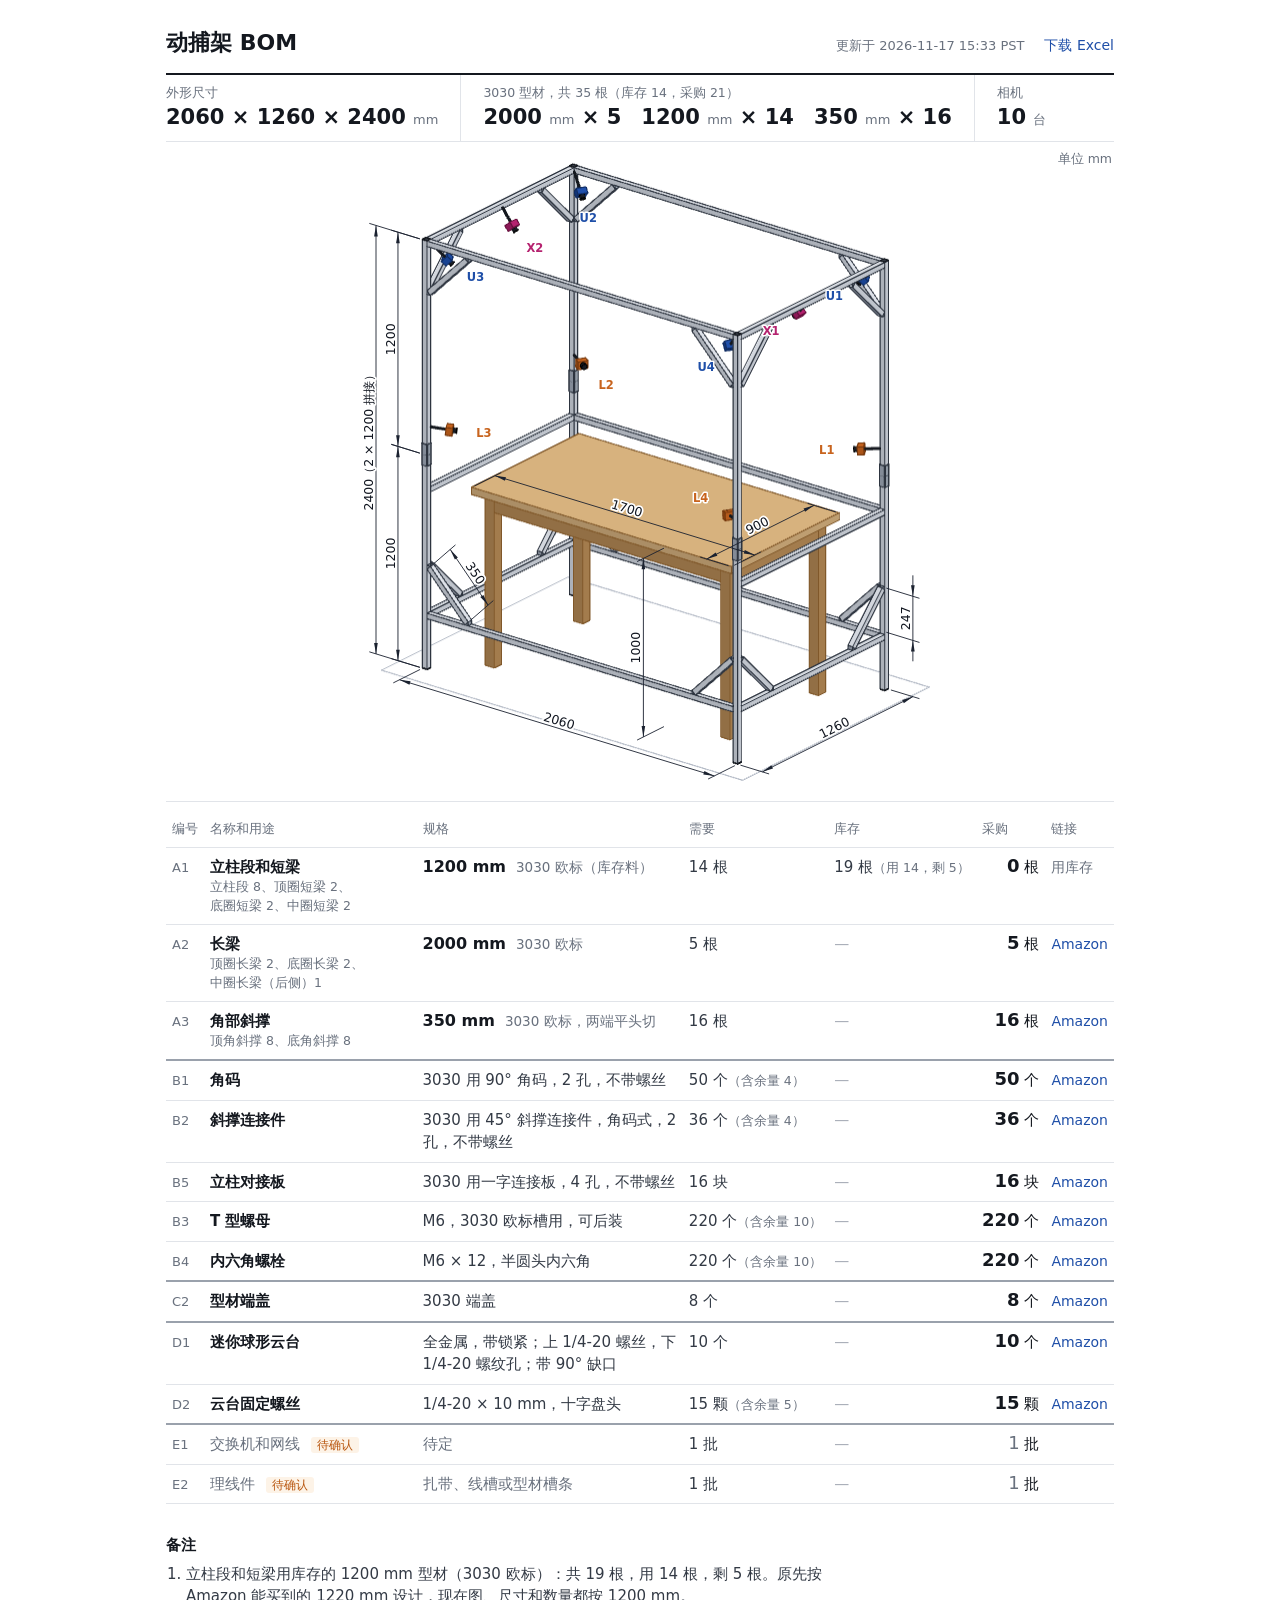
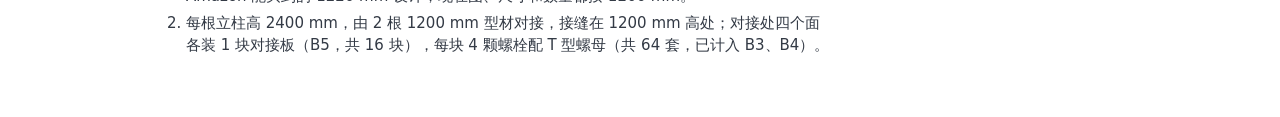
==== commit e7cbf5f1: "Mocap BOM: drop the black-colour suggestion from the profile specs Co-Authored-By: Claude Fable 5.2 " ====
--- a/mocap-bom/index.html
+++ b/mocap-bom/index.html
@@ -59,7 +59,7 @@
 <script type="importmap">{ "imports": { "three": "./vendor/three.module.js" } }</script>
 </head><body><main>
 <header><h1>动捕架 BOM</h1>
-<nav><span class="upd">更新于 2026-11-17 15:30 PST</span><a href="bom.xlsx" download="动捕架BOM.xlsx">下载 Excel</a></nav></header>
+<nav><span class="upd">更新于 2026-11-17 15:33 PST</span><a href="bom.xlsx" download="动捕架BOM.xlsx">下载 Excel</a></nav></header>
 <dl class="facts">
 <div><dt>外形尺寸</dt><dd>2060 × 1260 × 2400 <i>mm</i></dd></div>
 <div><dt>3030 型材，共 35 根（库存 14，采购 21）</dt><dd><span>2000 <i>mm</i> × 5</span><span>1200 <i>mm</i> × 14</span><span>350 <i>mm</i> × 16</span></dd></div>
@@ -70,8 +70,8 @@
 <div class="selinfo" hidden><span></span><button type="button" aria-label="取消选中">×</button></div></div>
 <div class="scroll"><table><thead><tr><th>编号</th><th>名称和用途</th><th>规格</th><th>需要</th><th>库存</th><th>采购</th><th>链接</th></tr></thead><tbody>
 <tr class="" data-bom="A1" tabindex="0"><td class="id">A1</td><td class="name">立柱段和短梁<small class="use"><span>立柱段 8</span>、<span>顶圈短梁 2</span>、<span>底圈短梁 2</span>、<span>中圈短梁 2</span></small></td><td class="spec"><b class="key">1200 mm</b><span class="rest">3030 欧标（库存料）</span></td><td class="num need">14 根</td><td class="num have">19 根<small>（用 14，剩 5）</small></td><td class="num"><b>0</b> 根</td><td class="lnk"><span class="own">用库存</span></td></tr>
-<tr class="" data-bom="A2" tabindex="0"><td class="id">A2</td><td class="name">长梁<small class="use"><span>顶圈长梁 2</span>、<span>底圈长梁 2</span>、<span>中圈长梁（后侧）1</span></small></td><td class="spec"><b class="key">2000 mm</b><span class="rest">3030 欧标（建议黑色）</span></td><td class="num need">5 根</td><td class="num have"><span class="none">—</span></td><td class="num"><b>5</b> 根</td><td class="lnk"><a href="https://www.amazon.com/dp/B0DP2B5RM7" target="_blank" rel="noopener">Amazon</a></td></tr>
-<tr class="" data-bom="A3" tabindex="0"><td class="id">A3</td><td class="name">角部斜撑<small class="use"><span>顶角斜撑 8</span>、<span>底角斜撑 8</span></small></td><td class="spec"><b class="key">350 mm</b><span class="rest">3030 欧标（建议黑色），两端平头切</span></td><td class="num need">16 根</td><td class="num have"><span class="none">—</span></td><td class="num"><b>16</b> 根</td><td class="lnk"><a href="https://www.amazon.com/dp/B0DP27VBV5" target="_blank" rel="noopener">Amazon</a></td></tr>
+<tr class="" data-bom="A2" tabindex="0"><td class="id">A2</td><td class="name">长梁<small class="use"><span>顶圈长梁 2</span>、<span>底圈长梁 2</span>、<span>中圈长梁（后侧）1</span></small></td><td class="spec"><b class="key">2000 mm</b><span class="rest">3030 欧标</span></td><td class="num need">5 根</td><td class="num have"><span class="none">—</span></td><td class="num"><b>5</b> 根</td><td class="lnk"><a href="https://www.amazon.com/dp/B0DP2B5RM7" target="_blank" rel="noopener">Amazon</a></td></tr>
+<tr class="" data-bom="A3" tabindex="0"><td class="id">A3</td><td class="name">角部斜撑<small class="use"><span>顶角斜撑 8</span>、<span>底角斜撑 8</span></small></td><td class="spec"><b class="key">350 mm</b><span class="rest">3030 欧标，两端平头切</span></td><td class="num need">16 根</td><td class="num have"><span class="none">—</span></td><td class="num"><b>16</b> 根</td><td class="lnk"><a href="https://www.amazon.com/dp/B0DP27VBV5" target="_blank" rel="noopener">Amazon</a></td></tr>
 <tr class="first"><td class="id">B1</td><td class="name">角码</td><td class="spec">3030 用 90° 角码，2 孔，不带螺丝</td><td class="num need">50 个<small>（含余量 4）</small></td><td class="num have"><span class="none">—</span></td><td class="num"><b>50</b> 个</td><td class="lnk"><a href="https://www.amazon.com/dp/B0BJV1PLJR" target="_blank" rel="noopener">Amazon</a></td></tr>
 <tr class="" data-bom="B2" tabindex="0"><td class="id">B2</td><td class="name">斜撑连接件</td><td class="spec">3030 用 45° 斜撑连接件，角码式，2 孔，不带螺丝</td><td class="num need">36 个<small>（含余量 4）</small></td><td class="num have"><span class="none">—</span></td><td class="num"><b>36</b> 个</td><td class="lnk"><a href="https://www.amazon.com/dp/B0DKHVQLH1" target="_blank" rel="noopener">Amazon</a></td></tr>
 <tr class="" data-bom="B5" tabindex="0"><td class="id">B5</td><td class="name">立柱对接板</td><td class="spec">3030 用一字连接板，4 孔，不带螺丝</td><td class="num need">16 块</td><td class="num have"><span class="none">—</span></td><td class="num"><b>16</b> 块</td><td class="lnk"><a href="https://www.amazon.com/dp/B0FQB9CN4D" target="_blank" rel="noopener">Amazon</a></td></tr>
@@ -88,6 +88,6 @@
 <li>每根立柱高 2400 mm，由 2 根 1200 mm 型材对接，接缝在 1200 mm 高处；对接处四个面各装 1 块对接板（B5，共 16 块），每块 4 颗螺栓配 T 型螺母（共 64 套，已计入 B3、B4）。</li></ol></section>
 
 </main>
-<script type="application/json" id="bom-model">{"units":"mm","bbox":[[-1030.0,-630.0,0],[1030.0,630.0,2403.0]],"centre":[0,0,1200.0],"rows":{"A1":{"name":"立柱段和短梁","spec":"3030 欧标（库存料），1200 mm","qty":14,"unit":"根","installed":14},"A2":{"name":"长梁","spec":"3030 欧标（建议黑色），2000 mm","qty":5,"unit":"根","installed":5},"A3":{"name":"角部斜撑","spec":"3030 欧标（建议黑色），350 mm，两端平头切","qty":16,"unit":"根","installed":16},"B2":{"name":"斜撑连接件","spec":"3030 用 45° 斜撑连接件，角码式，2 孔，不带螺丝","qty":36,"unit":"个","installed":32},"B5":{"name":"立柱对接板","spec":"3030 用一字连接板，4 孔，不带螺丝","qty":16,"unit":"块","installed":16},"C2":{"name":"型材端盖","spec":"3030 端盖","qty":8,"unit":"个","installed":8},"D1":{"name":"迷你球形云台","spec":"全金属，带锁紧；上 1/4-20 螺丝，下 1/4-20 螺纹孔；带 90° 缺口","qty":10,"unit":"个","installed":10}},"parts":[{"bom":"A1","kind":"bar","mat":"alu","a":[1015.0,615.0,0.0],"b":[1015.0,615.0,1200.0],"n":[1.0,0.0,0.0],"len":1200.0,"name":"立柱段"},{"bom":"A1","kind":"bar","mat":"alu","a":[1015.0,615.0,1200.0],"b":[1015.0,615.0,2400.0],"n":[1.0,0.0,0.0],"len":1200.0,"name":"立柱段"},{"bom":"C2","kind":"box","mat":"dark","c":[1015.0,615.0,2401.5],"size":[30.0,30.0,3.0]},{"bom":"C2","kind":"box","mat":"dark","c":[1015.0,615.0,1.5],"size":[30.4,30.4,3.0]},{"bom":"B5","kind":"box","mat":"steel","c":[1032.0,615.0,1200.0],"size":[4.0,30.0,120.0]},{"bom":"B5","kind":"box","mat":"steel","c":[1015.0,632.0,1200.0],"size":[30.0,4.0,120.0]},{"bom":"B5","kind":"box","mat":"steel","c":[998.0,615.0,1200.0],"size":[4.0,30.0,120.0]},{"bom":"B5","kind":"box","mat":"steel","c":[1015.0,598.0,1200.0],"size":[30.0,4.0,120.0]},{"bom":"A1","kind":"bar","mat":"alu","a":[-1015.0,615.0,0.0],"b":[-1015.0,615.0,1200.0],"n":[1.0,0.0,0.0],"len":1200.0,"name":"立柱段"},{"bom":"A1","kind":"bar","mat":"alu","a":[-1015.0,615.0,1200.0],"b":[-1015.0,615.0,2400.0],"n":[1.0,0.0,0.0],"len":1200.0,"name":"立柱段"},{"bom":"C2","kind":"box","mat":"dark","c":[-1015.0,615.0,2401.5],"size":[30.0,30.0,3.0]},{"bom":"C2","kind":"box","mat":"dark","c":[-1015.0,615.0,1.5],"size":[30.4,30.4,3.0]},{"bom":"B5","kind":"box","mat":"steel","c":[-1032.0,615.0,1200.0],"size":[4.0,30.0,120.0]},{"bom":"B5","kind":"box","mat":"steel","c":[-1015.0,632.0,1200.0],"size":[30.0,4.0,120.0]},{"bom":"B5","kind":"box","mat":"steel","c":[-998.0,615.0,1200.0],"size":[4.0,30.0,120.0]},{"bom":"B5","kind":"box","mat":"steel","c":[-1015.0,598.0,1200.0],"size":[30.0,4.0,120.0]},{"bom":"A1","kind":"bar","mat":"alu","a":[-1015.0,-615.0,0.0],"b":[-1015.0,-615.0,1200.0],"n":[1.0,0.0,0.0],"len":1200.0,"name":"立柱段"},{"bom":"A1","kind":"bar","mat":"alu","a":[-1015.0,-615.0,1200.0],"b":[-1015.0,-615.0,2400.0],"n":[1.0,0.0,0.0],"len":1200.0,"name":"立柱段"},{"bom":"C2","kind":"box","mat":"dark","c":[-1015.0,-615.0,2401.5],"size":[30.0,30.0,3.0]},{"bom":"C2","kind":"box","mat":"dark","c":[-1015.0,-615.0,1.5],"size":[30.4,30.4,3.0]},{"bom":"B5","kind":"box","mat":"steel","c":[-1032.0,-615.0,1200.0],"size":[4.0,30.0,120.0]},{"bom":"B5","kind":"box","mat":"steel","c":[-1015.0,-632.0,1200.0],"size":[30.0,4.0,120.0]},{"bom":"B5","kind":"box","mat":"steel","c":[-998.0,-615.0,1200.0],"size":[4.0,30.0,120.0]},{"bom":"B5","kind":"box","mat":"steel","c":[-1015.0,-598.0,1200.0],"size":[30.0,4.0,120.0]},{"bom":"A1","kind":"bar","mat":"alu","a":[1015.0,-615.0,0.0],"b":[1015.0,-615.0,1200.0],"n":[1.0,0.0,0.0],"len":1200.0,"name":"立柱段"},{"bom":"A1","kind":"bar","mat":"alu","a":[1015.0,-615.0,1200.0],"b":[1015.0,-615.0,2400.0],"n":[1.0,0.0,0.0],"len":1200.0,"name":"立柱段"},{"bom":"C2","kind":"box","mat":"dark","c":[1015.0,-615.0,2401.5],"size":[30.0,30.0,3.0]},{"bom":"C2","kind":"box","mat":"dark","c":[1015.0,-615.0,1.5],"size":[30.4,30.4,3.0]},{"bom":"B5","kind":"box","mat":"steel","c":[1032.0,-615.0,1200.0],"size":[4.0,30.0,120.0]},{"bom":"B5","kind":"box","mat":"steel","c":[1015.0,-632.0,1200.0],"size":[30.0,4.0,120.0]},{"bom":"B5","kind":"box","mat":"steel","c":[998.0,-615.0,1200.0],"size":[4.0,30.0,120.0]},{"bom":"B5","kind":"box","mat":"steel","c":[1015.0,-598.0,1200.0],"size":[30.0,4.0,120.0]},{"bom":"A2","kind":"bar","mat":"alu","a":[-1000.0,615.0,2385.0],"b":[1000.0,615.0,2385.0],"n":[0.0,0.0,1.0],"len":2000.0,"name":"顶圈长梁"},{"bom":"A2","kind":"bar","mat":"alu","a":[-1000.0,-615.0,2385.0],"b":[1000.0,-615.0,2385.0],"n":[0.0,0.0,1.0],"len":2000.0,"name":"顶圈长梁"},{"bom":"A1","kind":"bar","mat":"alu","a":[1015.0,-600.0,2385.0],"b":[1015.0,600.0,2385.0],"n":[0.0,0.0,1.0],"len":1200.0,"name":"顶圈短梁"},{"bom":"A1","kind":"bar","mat":"alu","a":[-1015.0,-600.0,2385.0],"b":[-1015.0,600.0,2385.0],"n":[0.0,0.0,1.0],"len":1200.0,"name":"顶圈短梁"},{"bom":"A2","kind":"bar","mat":"alu","a":[-1000.0,615.0,300.0],"b":[1000.0,615.0,300.0],"n":[0.0,0.0,1.0],"len":2000.0,"name":"底圈长梁"},{"bom":"A2","kind":"bar","mat":"alu","a":[-1000.0,-615.0,300.0],"b":[1000.0,-615.0,300.0],"n":[0.0,0.0,1.0],"len":2000.0,"name":"底圈长梁"},{"bom":"A1","kind":"bar","mat":"alu","a":[1015.0,-600.0,300.0],"b":[1015.0,600.0,300.0],"n":[0.0,0.0,1.0],"len":1200.0,"name":"底圈短梁"},{"bom":"A1","kind":"bar","mat":"alu","a":[-1015.0,-600.0,300.0],"b":[-1015.0,600.0,300.0],"n":[0.0,0.0,1.0],"len":1200.0,"name":"底圈短梁"},{"bom":"A2","kind":"bar","mat":"alu","a":[-1000.0,615.0,1000.0],"b":[1000.0,615.0,1000.0],"n":[0.0,0.0,1.0],"len":2000.0,"name":"中圈长梁（后侧）"},{"bom":"A1","kind":"bar","mat":"alu","a":[1015.0,-600.0,1000.0],"b":[1015.0,600.0,1000.0],"n":[0.0,0.0,1.0],"len":1200.0,"name":"中圈短梁"},{"bom":"A1","kind":"bar","mat":"alu","a":[-1015.0,-600.0,1000.0],"b":[-1015.0,600.0,1000.0],"n":[0.0,0.0,1.0],"len":1200.0,"name":"中圈短梁"},{"bom":"A3","kind":"bar","mat":"alu","a":[741.906,615.0,2359.393],"b":[989.393,615.0,2111.906],"n":[0.0,1.0,0.0],"len":350.0,"name":"顶角斜撑"},{"bom":"B2","kind":"prism","mat":"steel","pts":[[752.513,615.0,2370.0],[731.299,615.0,2348.787],[731.299,615.0,2370.0]],"n":[0.0,1.0,0.0],"t":30.0},{"bom":"B2","kind":"prism","mat":"steel","pts":[[1000.0,615.0,2122.513],[978.787,615.0,2101.299],[1000.0,615.0,2101.299]],"n":[0.0,1.0,0.0],"t":30.0},{"bom":"A3","kind":"bar","mat":"alu","a":[1015.0,341.906,2359.393],"b":[1015.0,589.393,2111.906],"n":[1.0,0.0,0.0],"len":350.0,"name":"顶角斜撑"},{"bom":"B2","kind":"prism","mat":"steel","pts":[[1015.0,352.513,2370.0],[1015.0,331.299,2348.787],[1015.0,331.299,2370.0]],"n":[1.0,0.0,0.0],"t":30.0},{"bom":"B2","kind":"prism","mat":"steel","pts":[[1015.0,600.0,2122.513],[1015.0,578.787,2101.299],[1015.0,600.0,2101.299]],"n":[1.0,0.0,0.0],"t":30.0},{"bom":"A3","kind":"bar","mat":"alu","a":[741.906,615.0,325.607],"b":[989.393,615.0,573.094],"n":[0.0,1.0,0.0],"len":350.0,"name":"底角斜撑"},{"bom":"B2","kind":"prism","mat":"steel","pts":[[752.513,615.0,315.0],[731.299,615.0,336.213],[731.299,615.0,315.0]],"n":[0.0,1.0,0.0],"t":30.0},{"bom":"B2","kind":"prism","mat":"steel","pts":[[1000.0,615.0,562.487],[978.787,615.0,583.701],[1000.0,615.0,583.701]],"n":[0.0,1.0,0.0],"t":30.0},{"bom":"A3","kind":"bar","mat":"alu","a":[1015.0,341.906,325.607],"b":[1015.0,589.393,573.094],"n":[1.0,0.0,0.0],"len":350.0,"name":"底角斜撑"},{"bom":"B2","kind":"prism","mat":"steel","pts":[[1015.0,352.513,315.0],[1015.0,331.299,336.213],[1015.0,331.299,315.0]],"n":[1.0,0.0,0.0],"t":30.0},{"bom":"B2","kind":"prism","mat":"steel","pts":[[1015.0,600.0,562.487],[1015.0,578.787,583.701],[1015.0,600.0,583.701]],"n":[1.0,0.0,0.0],"t":30.0},{"bom":"A3","kind":"bar","mat":"alu","a":[-741.906,615.0,2359.393],"b":[-989.393,615.0,2111.906],"n":[0.0,1.0,0.0],"len":350.0,"name":"顶角斜撑"},{"bom":"B2","kind":"prism","mat":"steel","pts":[[-752.513,615.0,2370.0],[-731.299,615.0,2348.787],[-731.299,615.0,2370.0]],"n":[0.0,1.0,0.0],"t":30.0},{"bom":"B2","kind":"prism","mat":"steel","pts":[[-1000.0,615.0,2122.513],[-978.787,615.0,2101.299],[-1000.0,615.0,2101.299]],"n":[0.0,1.0,0.0],"t":30.0},{"bom":"A3","kind":"bar","mat":"alu","a":[-1015.0,341.906,2359.393],"b":[-1015.0,589.393,2111.906],"n":[1.0,0.0,0.0],"len":350.0,"name":"顶角斜撑"},{"bom":"B2","kind":"prism","mat":"steel","pts":[[-1015.0,352.513,2370.0],[-1015.0,331.299,2348.787],[-1015.0,331.299,2370.0]],"n":[1.0,0.0,0.0],"t":30.0},{"bom":"B2","kind":"prism","mat":"steel","pts":[[-1015.0,600.0,2122.513],[-1015.0,578.787,2101.299],[-1015.0,600.0,2101.299]],"n":[1.0,0.0,0.0],"t":30.0},{"bom":"A3","kind":"bar","mat":"alu","a":[-741.906,615.0,325.607],"b":[-989.393,615.0,573.094],"n":[0.0,1.0,0.0],"len":350.0,"name":"底角斜撑"},{"bom":"B2","kind":"prism","mat":"steel","pts":[[-752.513,615.0,315.0],[-731.299,615.0,336.213],[-731.299,615.0,315.0]],"n":[0.0,1.0,0.0],"t":30.0},{"bom":"B2","kind":"prism","mat":"steel","pts":[[-1000.0,615.0,562.487],[-978.787,615.0,583.701],[-1000.0,615.0,583.701]],"n":[0.0,1.0,0.0],"t":30.0},{"bom":"A3","kind":"bar","mat":"alu","a":[-1015.0,341.906,325.607],"b":[-1015.0,589.393,573.094],"n":[1.0,0.0,0.0],"len":350.0,"name":"底角斜撑"},{"bom":"B2","kind":"prism","mat":"steel","pts":[[-1015.0,352.513,315.0],[-1015.0,331.299,336.213],[-1015.0,331.299,315.0]],"n":[1.0,0.0,0.0],"t":30.0},{"bom":"B2","kind":"prism","mat":"steel","pts":[[-1015.0,600.0,562.487],[-1015.0,578.787,583.701],[-1015.0,600.0,583.701]],"n":[1.0,0.0,0.0],"t":30.0},{"bom":"A3","kind":"bar","mat":"alu","a":[-741.906,-615.0,2359.393],"b":[-989.393,-615.0,2111.906],"n":[0.0,1.0,0.0],"len":350.0,"name":"顶角斜撑"},{"bom":"B2","kind":"prism","mat":"steel","pts":[[-752.513,-615.0,2370.0],[-731.299,-615.0,2348.787],[-731.299,-615.0,2370.0]],"n":[0.0,1.0,0.0],"t":30.0},{"bom":"B2","kind":"prism","mat":"steel","pts":[[-1000.0,-615.0,2122.513],[-978.787,-615.0,2101.299],[-1000.0,-615.0,2101.299]],"n":[0.0,1.0,0.0],"t":30.0},{"bom":"A3","kind":"bar","mat":"alu","a":[-1015.0,-341.906,2359.393],"b":[-1015.0,-589.393,2111.906],"n":[1.0,0.0,0.0],"len":350.0,"name":"顶角斜撑"},{"bom":"B2","kind":"prism","mat":"steel","pts":[[-1015.0,-352.513,2370.0],[-1015.0,-331.299,2348.787],[-1015.0,-331.299,2370.0]],"n":[1.0,0.0,0.0],"t":30.0},{"bom":"B2","kind":"prism","mat":"steel","pts":[[-1015.0,-600.0,2122.513],[-1015.0,-578.787,2101.299],[-1015.0,-600.0,2101.299]],"n":[1.0,0.0,0.0],"t":30.0},{"bom":"A3","kind":"bar","mat":"alu","a":[-741.906,-615.0,325.607],"b":[-989.393,-615.0,573.094],"n":[0.0,1.0,0.0],"len":350.0,"name":"底角斜撑"},{"bom":"B2","kind":"prism","mat":"steel","pts":[[-752.513,-615.0,315.0],[-731.299,-615.0,336.213],[-731.299,-615.0,315.0]],"n":[0.0,1.0,0.0],"t":30.0},{"bom":"B2","kind":"prism","mat":"steel","pts":[[-1000.0,-615.0,562.487],[-978.787,-615.0,583.701],[-1000.0,-615.0,583.701]],"n":[0.0,1.0,0.0],"t":30.0},{"bom":"A3","kind":"bar","mat":"alu","a":[-1015.0,-341.906,325.607],"b":[-1015.0,-589.393,573.094],"n":[1.0,0.0,0.0],"len":350.0,"name":"底角斜撑"},{"bom":"B2","kind":"prism","mat":"steel","pts":[[-1015.0,-352.513,315.0],[-1015.0,-331.299,336.213],[-1015.0,-331.299,315.0]],"n":[1.0,0.0,0.0],"t":30.0},{"bom":"B2","kind":"prism","mat":"steel","pts":[[-1015.0,-600.0,562.487],[-1015.0,-578.787,583.701],[-1015.0,-600.0,583.701]],"n":[1.0,0.0,0.0],"t":30.0},{"bom":"A3","kind":"bar","mat":"alu","a":[741.906,-615.0,2359.393],"b":[989.393,-615.0,2111.906],"n":[0.0,1.0,0.0],"len":350.0,"name":"顶角斜撑"},{"bom":"B2","kind":"prism","mat":"steel","pts":[[752.513,-615.0,2370.0],[731.299,-615.0,2348.787],[731.299,-615.0,2370.0]],"n":[0.0,1.0,0.0],"t":30.0},{"bom":"B2","kind":"prism","mat":"steel","pts":[[1000.0,-615.0,2122.513],[978.787,-615.0,2101.299],[1000.0,-615.0,2101.299]],"n":[0.0,1.0,0.0],"t":30.0},{"bom":"A3","kind":"bar","mat":"alu","a":[1015.0,-341.906,2359.393],"b":[1015.0,-589.393,2111.906],"n":[1.0,0.0,0.0],"len":350.0,"name":"顶角斜撑"},{"bom":"B2","kind":"prism","mat":"steel","pts":[[1015.0,-352.513,2370.0],[1015.0,-331.299,2348.787],[1015.0,-331.299,2370.0]],"n":[1.0,0.0,0.0],"t":30.0},{"bom":"B2","kind":"prism","mat":"steel","pts":[[1015.0,-600.0,2122.513],[1015.0,-578.787,2101.299],[1015.0,-600.0,2101.299]],"n":[1.0,0.0,0.0],"t":30.0},{"bom":"A3","kind":"bar","mat":"alu","a":[741.906,-615.0,325.607],"b":[989.393,-615.0,573.094],"n":[0.0,1.0,0.0],"len":350.0,"name":"底角斜撑"},{"bom":"B2","kind":"prism","mat":"steel","pts":[[752.513,-615.0,315.0],[731.299,-615.0,336.213],[731.299,-615.0,315.0]],"n":[0.0,1.0,0.0],"t":30.0},{"bom":"B2","kind":"prism","mat":"steel","pts":[[1000.0,-615.0,562.487],[978.787,-615.0,583.701],[1000.0,-615.0,583.701]],"n":[0.0,1.0,0.0],"t":30.0},{"bom":"A3","kind":"bar","mat":"alu","a":[1015.0,-341.906,325.607],"b":[1015.0,-589.393,573.094],"n":[1.0,0.0,0.0],"len":350.0,"name":"底角斜撑"},{"bom":"B2","kind":"prism","mat":"steel","pts":[[1015.0,-352.513,315.0],[1015.0,-331.299,336.213],[1015.0,-331.299,315.0]],"n":[1.0,0.0,0.0],"t":30.0},{"bom":"B2","kind":"prism","mat":"steel","pts":[[1015.0,-600.0,562.487],[1015.0,-578.787,583.701],[1015.0,-600.0,583.701]],"n":[1.0,0.0,0.0],"t":30.0},{"bom":"D1","kind":"camera","mat":"upper","name":"U1","at":[1015.0,615.0,2400.0],"mount":[1000.0,600.0,2380.0],"pos":[922.87,559.177,2295.616],"aim":[-0.614,-0.372,-0.696],"body":[54.0,44.0,34.0],"lens":[15.0,20.0]},{"bom":"D1","kind":"camera","mat":"lower","name":"L1","at":[1015.0,615.0,1350.0],"mount":[1000.0,600.0,1350.0],"pos":[912.732,553.035,1339.924],"aim":[-0.852,-0.516,-0.084],"body":[54.0,44.0,34.0],"lens":[15.0,20.0]},{"bom":"D1","kind":"camera","mat":"upper","name":"U2","at":[-1015.0,615.0,2400.0],"mount":[-1000.0,600.0,2380.0],"pos":[-922.87,559.177,2295.616],"aim":[0.614,-0.372,-0.696],"body":[54.0,44.0,34.0],"lens":[15.0,20.0]},{"bom":"D1","kind":"camera","mat":"lower","name":"L2","at":[-1015.0,615.0,1350.0],"mount":[-1000.0,600.0,1350.0],"pos":[-912.732,553.035,1339.924],"aim":[0.852,-0.516,-0.084],"body":[54.0,44.0,34.0],"lens":[15.0,20.0]},{"bom":"D1","kind":"camera","mat":"upper","name":"U3","at":[-1015.0,-615.0,2400.0],"mount":[-1000.0,-600.0,2380.0],"pos":[-922.87,-559.177,2295.616],"aim":[0.614,0.372,-0.696],"body":[54.0,44.0,34.0],"lens":[15.0,20.0]},{"bom":"D1","kind":"camera","mat":"lower","name":"L3","at":[-1015.0,-615.0,1350.0],"mount":[-1000.0,-600.0,1350.0],"pos":[-912.732,-553.035,1339.924],"aim":[0.852,0.516,-0.084],"body":[54.0,44.0,34.0],"lens":[15.0,20.0]},{"bom":"D1","kind":"camera","mat":"upper","name":"U4","at":[1015.0,-615.0,2400.0],"mount":[1000.0,-600.0,2380.0],"pos":[922.87,-559.177,2295.616],"aim":[-0.614,0.372,-0.696],"body":[54.0,44.0,34.0],"lens":[15.0,20.0]},{"bom":"D1","kind":"camera","mat":"lower","name":"L4","at":[1015.0,-615.0,1350.0],"mount":[1000.0,-600.0,1350.0],"pos":[912.732,-553.035,1339.924],"aim":[-0.852,0.516,-0.084],"body":[54.0,44.0,34.0],"lens":[15.0,20.0]},{"bom":"D1","kind":"camera","mat":"extra","name":"X1","at":[1015.0,0.0,2385.0],"mount":[1000.0,0.0,2380.0],"pos":[935.008,0.0,2295.55],"aim":[-0.667,0.0,-0.745],"body":[54.0,44.0,34.0],"lens":[15.0,20.0]},{"bom":"D1","kind":"camera","mat":"extra","name":"X2","at":[-1015.0,0.0,2385.0],"mount":[-1000.0,0.0,2380.0],"pos":[-935.008,0.0,2295.55],"aim":[0.667,0.0,-0.745],"body":[54.0,44.0,34.0],"lens":[15.0,20.0]},{"bom":null,"kind":"box","mat":"wood_top","c":[0.0,0.0,980.0],"size":[1700.0,900.0,40.0]},{"bom":null,"kind":"box","mat":"wood_leg","c":[770.0,370.0,480.0],"size":[60.0,60.0,960.0]},{"bom":null,"kind":"box","mat":"wood_leg","c":[-770.0,370.0,480.0],"size":[60.0,60.0,960.0]},{"bom":null,"kind":"box","mat":"wood_leg","c":[-770.0,-370.0,480.0],"size":[60.0,60.0,960.0]},{"bom":null,"kind":"box","mat":"wood_leg","c":[770.0,-370.0,480.0],"size":[60.0,60.0,960.0]},{"bom":null,"kind":"box","mat":"wood_leg","c":[0.0,390.0,915.0],"size":[1480.0,20.0,90.0]},{"bom":null,"kind":"box","mat":"wood_leg","c":[790.0,0.0,915.0],"size":[20.0,680.0,90.0]},{"bom":null,"kind":"box","mat":"wood_leg","c":[0.0,-390.0,915.0],"size":[1480.0,20.0,90.0]},{"bom":null,"kind":"box","mat":"wood_leg","c":[-790.0,0.0,915.0],"size":[20.0,680.0,90.0]}],"dims":{"front":[{"a":[-999.9999999999999,-630.0,0.0],"b":[999.9999999999999,-630.0,0.0],"e":[0,0,-1],"side":"below","order":0,"base":null,"needs":null},{"a":[-1030.0,-630.0,0.0],"b":[1030.0,-630.0,0.0],"e":[0,0,-1],"side":"below","order":1,"base":null,"needs":null},{"a":[731.2994231491119,-630.0,2348.7867965644036],"b":[978.7867965644035,-630.0,2101.299423149112],"e":[-0.7071067811865475,0.0,-0.7071067811865475],"side":"brace-len","order":0,"base":null,"needs":null},{"a":[999.9999999999999,-630.0,2370.0],"b":[999.9999999999999,-630.0,2122.5126265847084],"e":[1,0,0],"side":"brace-leg","order":0,"base":1030.0,"needs":null},{"a":[-1030.0,-630.0,0.0],"b":[-1030.0,-630.0,300.0],"e":[-1,0,0],"side":"levels","order":0,"base":null,"needs":null},{"a":[-1030.0,-630.0,0.0],"b":[-1030.0,-630.0,1000.0],"e":[-1,0,0],"side":"levels","order":1,"base":null,"needs":null},{"a":[-1030.0,-630.0,0.0],"b":[-1030.0,-630.0,1200.0],"e":[-1,0,0],"side":"levels","order":2,"base":null,"needs":null},{"a":[-1030.0,-630.0,0.0],"b":[-1030.0,-630.0,1350.0],"e":[-1,0,0],"side":"levels","order":3,"base":null,"needs":"cameras"},{"a":[-1030.0,-630.0,0.0],"b":[-1030.0,-630.0,2400.0],"e":[-1,0,0],"side":"levels","order":4,"base":null,"needs":null,"note":"（2 × 1200 拼接）"}],"side":[{"a":[-1030.0,600.0,0.0],"b":[-1030.0,-600.0,0.0],"e":[0,0,-1],"side":"below","order":0,"base":null,"needs":null},{"a":[-1030.0,630.0,0.0],"b":[-1030.0,-630.0,0.0],"e":[0,0,-1],"side":"below","order":1,"base":null,"needs":null},{"a":[-1030.0,-630.0,0.0],"b":[-1030.0,-630.0,300.0],"e":[0,-1,0],"side":"levels","order":0,"base":null,"needs":null},{"a":[-1030.0,-630.0,0.0],"b":[-1030.0,-630.0,1000.0],"e":[0,-1,0],"side":"levels","order":1,"base":null,"needs":null},{"a":[-1030.0,-630.0,0.0],"b":[-1030.0,-630.0,1200.0],"e":[0,-1,0],"side":"levels","order":2,"base":null,"needs":null},{"a":[-1030.0,-630.0,0.0],"b":[-1030.0,-630.0,1350.0],"e":[0,-1,0],"side":"levels","order":3,"base":null,"needs":"cameras"},{"a":[-1030.0,-630.0,0.0],"b":[-1030.0,-630.0,2400.0],"e":[0,-1,0],"side":"levels","order":4,"base":null,"needs":null,"note":"（2 × 1200 拼接）"}],"top":[{"a":[-850.0,-450.0,2400.0],"b":[850.0,-450.0,2400.0],"e":[0,-1,0],"side":"below","order":0,"base":630.0,"needs":"table"},{"a":[-1030.0,-630.0,2400.0],"b":[1030.0,-630.0,2400.0],"e":[0,-1,0],"side":"below","order":1,"base":630.0,"needs":null},{"a":[-850.0,-450.0,2400.0],"b":[-850.0,450.0,2400.0],"e":[-1,0,0],"side":"left","order":0,"base":1030.0,"needs":"table"},{"a":[-1030.0,-630.0,2400.0],"b":[-1030.0,630.0,2400.0],"e":[-1,0,0],"side":"left","order":1,"base":1030.0,"needs":null}],"iso":[{"a":[-1030.0,-630.0,0.0],"b":[1030.0,-630.0,0.0],"e":[0,-1,0],"side":"below","order":0,"base":null,"needs":null},{"a":[1030.0,-630.0,0.0],"b":[1030.0,630.0,0.0],"e":[1,0,0],"side":"right","order":0,"base":null,"needs":null},{"a":[-1030.0,-630.0,0.0],"b":[-1030.0,-630.0,2400.0],"e":[-1,0,0],"side":"levels","order":0,"base":null,"needs":null,"tier":1,"group":"post","note":"（2 × 1200 拼接）"},{"a":[-1030.0,-630.0,0.0],"b":[-1030.0,-630.0,1200.0],"e":[-1,0,0],"side":"post-lo","order":0,"base":null,"needs":null,"tier":0,"group":"post"},{"a":[-1030.0,-630.0,1200.0],"b":[-1030.0,-630.0,2400.0],"e":[-1,0,0],"side":"post-hi","order":0,"base":null,"needs":null,"tier":0,"group":"post"},{"a":[-850.0,-450.0,1000.0],"b":[850.0,-450.0,1000.0],"e":[0,1,0],"side":"table-l","order":0,"base":null,"needs":"table"},{"a":[850.0,-450.0,1000.0],"b":[850.0,450.0,1000.0],"e":[-1,0,0],"side":"table-w","order":0,"base":null,"needs":"table"},{"a":[425.0,-450.0,0.0],"b":[425.0,-450.0,1000.0],"e":[0,-1,0],"side":"table-h","order":0,"base":null,"needs":"table"},{"a":[731.2994231491119,-630.0,336.2132034355964],"b":[978.7867965644035,-630.0,583.700576850888],"e":[-0.7071067811865475,0.0,0.7071067811865475],"side":"brace-len","order":0,"base":null,"needs":null},{"a":[999.9999999999999,-630.0,315.0],"b":[999.9999999999999,-630.0,562.4873734152916],"e":[1,0,0],"side":"brace-leg","order":0,"base":1030.0,"needs":null}]}}</script>
+<script type="application/json" id="bom-model">{"units":"mm","bbox":[[-1030.0,-630.0,0],[1030.0,630.0,2403.0]],"centre":[0,0,1200.0],"rows":{"A1":{"name":"立柱段和短梁","spec":"3030 欧标（库存料），1200 mm","qty":14,"unit":"根","installed":14},"A2":{"name":"长梁","spec":"3030 欧标，2000 mm","qty":5,"unit":"根","installed":5},"A3":{"name":"角部斜撑","spec":"3030 欧标，350 mm，两端平头切","qty":16,"unit":"根","installed":16},"B2":{"name":"斜撑连接件","spec":"3030 用 45° 斜撑连接件，角码式，2 孔，不带螺丝","qty":36,"unit":"个","installed":32},"B5":{"name":"立柱对接板","spec":"3030 用一字连接板，4 孔，不带螺丝","qty":16,"unit":"块","installed":16},"C2":{"name":"型材端盖","spec":"3030 端盖","qty":8,"unit":"个","installed":8},"D1":{"name":"迷你球形云台","spec":"全金属，带锁紧；上 1/4-20 螺丝，下 1/4-20 螺纹孔；带 90° 缺口","qty":10,"unit":"个","installed":10}},"parts":[{"bom":"A1","kind":"bar","mat":"alu","a":[1015.0,615.0,0.0],"b":[1015.0,615.0,1200.0],"n":[1.0,0.0,0.0],"len":1200.0,"name":"立柱段"},{"bom":"A1","kind":"bar","mat":"alu","a":[1015.0,615.0,1200.0],"b":[1015.0,615.0,2400.0],"n":[1.0,0.0,0.0],"len":1200.0,"name":"立柱段"},{"bom":"C2","kind":"box","mat":"dark","c":[1015.0,615.0,2401.5],"size":[30.0,30.0,3.0]},{"bom":"C2","kind":"box","mat":"dark","c":[1015.0,615.0,1.5],"size":[30.4,30.4,3.0]},{"bom":"B5","kind":"box","mat":"steel","c":[1032.0,615.0,1200.0],"size":[4.0,30.0,120.0]},{"bom":"B5","kind":"box","mat":"steel","c":[1015.0,632.0,1200.0],"size":[30.0,4.0,120.0]},{"bom":"B5","kind":"box","mat":"steel","c":[998.0,615.0,1200.0],"size":[4.0,30.0,120.0]},{"bom":"B5","kind":"box","mat":"steel","c":[1015.0,598.0,1200.0],"size":[30.0,4.0,120.0]},{"bom":"A1","kind":"bar","mat":"alu","a":[-1015.0,615.0,0.0],"b":[-1015.0,615.0,1200.0],"n":[1.0,0.0,0.0],"len":1200.0,"name":"立柱段"},{"bom":"A1","kind":"bar","mat":"alu","a":[-1015.0,615.0,1200.0],"b":[-1015.0,615.0,2400.0],"n":[1.0,0.0,0.0],"len":1200.0,"name":"立柱段"},{"bom":"C2","kind":"box","mat":"dark","c":[-1015.0,615.0,2401.5],"size":[30.0,30.0,3.0]},{"bom":"C2","kind":"box","mat":"dark","c":[-1015.0,615.0,1.5],"size":[30.4,30.4,3.0]},{"bom":"B5","kind":"box","mat":"steel","c":[-1032.0,615.0,1200.0],"size":[4.0,30.0,120.0]},{"bom":"B5","kind":"box","mat":"steel","c":[-1015.0,632.0,1200.0],"size":[30.0,4.0,120.0]},{"bom":"B5","kind":"box","mat":"steel","c":[-998.0,615.0,1200.0],"size":[4.0,30.0,120.0]},{"bom":"B5","kind":"box","mat":"steel","c":[-1015.0,598.0,1200.0],"size":[30.0,4.0,120.0]},{"bom":"A1","kind":"bar","mat":"alu","a":[-1015.0,-615.0,0.0],"b":[-1015.0,-615.0,1200.0],"n":[1.0,0.0,0.0],"len":1200.0,"name":"立柱段"},{"bom":"A1","kind":"bar","mat":"alu","a":[-1015.0,-615.0,1200.0],"b":[-1015.0,-615.0,2400.0],"n":[1.0,0.0,0.0],"len":1200.0,"name":"立柱段"},{"bom":"C2","kind":"box","mat":"dark","c":[-1015.0,-615.0,2401.5],"size":[30.0,30.0,3.0]},{"bom":"C2","kind":"box","mat":"dark","c":[-1015.0,-615.0,1.5],"size":[30.4,30.4,3.0]},{"bom":"B5","kind":"box","mat":"steel","c":[-1032.0,-615.0,1200.0],"size":[4.0,30.0,120.0]},{"bom":"B5","kind":"box","mat":"steel","c":[-1015.0,-632.0,1200.0],"size":[30.0,4.0,120.0]},{"bom":"B5","kind":"box","mat":"steel","c":[-998.0,-615.0,1200.0],"size":[4.0,30.0,120.0]},{"bom":"B5","kind":"box","mat":"steel","c":[-1015.0,-598.0,1200.0],"size":[30.0,4.0,120.0]},{"bom":"A1","kind":"bar","mat":"alu","a":[1015.0,-615.0,0.0],"b":[1015.0,-615.0,1200.0],"n":[1.0,0.0,0.0],"len":1200.0,"name":"立柱段"},{"bom":"A1","kind":"bar","mat":"alu","a":[1015.0,-615.0,1200.0],"b":[1015.0,-615.0,2400.0],"n":[1.0,0.0,0.0],"len":1200.0,"name":"立柱段"},{"bom":"C2","kind":"box","mat":"dark","c":[1015.0,-615.0,2401.5],"size":[30.0,30.0,3.0]},{"bom":"C2","kind":"box","mat":"dark","c":[1015.0,-615.0,1.5],"size":[30.4,30.4,3.0]},{"bom":"B5","kind":"box","mat":"steel","c":[1032.0,-615.0,1200.0],"size":[4.0,30.0,120.0]},{"bom":"B5","kind":"box","mat":"steel","c":[1015.0,-632.0,1200.0],"size":[30.0,4.0,120.0]},{"bom":"B5","kind":"box","mat":"steel","c":[998.0,-615.0,1200.0],"size":[4.0,30.0,120.0]},{"bom":"B5","kind":"box","mat":"steel","c":[1015.0,-598.0,1200.0],"size":[30.0,4.0,120.0]},{"bom":"A2","kind":"bar","mat":"alu","a":[-1000.0,615.0,2385.0],"b":[1000.0,615.0,2385.0],"n":[0.0,0.0,1.0],"len":2000.0,"name":"顶圈长梁"},{"bom":"A2","kind":"bar","mat":"alu","a":[-1000.0,-615.0,2385.0],"b":[1000.0,-615.0,2385.0],"n":[0.0,0.0,1.0],"len":2000.0,"name":"顶圈长梁"},{"bom":"A1","kind":"bar","mat":"alu","a":[1015.0,-600.0,2385.0],"b":[1015.0,600.0,2385.0],"n":[0.0,0.0,1.0],"len":1200.0,"name":"顶圈短梁"},{"bom":"A1","kind":"bar","mat":"alu","a":[-1015.0,-600.0,2385.0],"b":[-1015.0,600.0,2385.0],"n":[0.0,0.0,1.0],"len":1200.0,"name":"顶圈短梁"},{"bom":"A2","kind":"bar","mat":"alu","a":[-1000.0,615.0,300.0],"b":[1000.0,615.0,300.0],"n":[0.0,0.0,1.0],"len":2000.0,"name":"底圈长梁"},{"bom":"A2","kind":"bar","mat":"alu","a":[-1000.0,-615.0,300.0],"b":[1000.0,-615.0,300.0],"n":[0.0,0.0,1.0],"len":2000.0,"name":"底圈长梁"},{"bom":"A1","kind":"bar","mat":"alu","a":[1015.0,-600.0,300.0],"b":[1015.0,600.0,300.0],"n":[0.0,0.0,1.0],"len":1200.0,"name":"底圈短梁"},{"bom":"A1","kind":"bar","mat":"alu","a":[-1015.0,-600.0,300.0],"b":[-1015.0,600.0,300.0],"n":[0.0,0.0,1.0],"len":1200.0,"name":"底圈短梁"},{"bom":"A2","kind":"bar","mat":"alu","a":[-1000.0,615.0,1000.0],"b":[1000.0,615.0,1000.0],"n":[0.0,0.0,1.0],"len":2000.0,"name":"中圈长梁（后侧）"},{"bom":"A1","kind":"bar","mat":"alu","a":[1015.0,-600.0,1000.0],"b":[1015.0,600.0,1000.0],"n":[0.0,0.0,1.0],"len":1200.0,"name":"中圈短梁"},{"bom":"A1","kind":"bar","mat":"alu","a":[-1015.0,-600.0,1000.0],"b":[-1015.0,600.0,1000.0],"n":[0.0,0.0,1.0],"len":1200.0,"name":"中圈短梁"},{"bom":"A3","kind":"bar","mat":"alu","a":[741.906,615.0,2359.393],"b":[989.393,615.0,2111.906],"n":[0.0,1.0,0.0],"len":350.0,"name":"顶角斜撑"},{"bom":"B2","kind":"prism","mat":"steel","pts":[[752.513,615.0,2370.0],[731.299,615.0,2348.787],[731.299,615.0,2370.0]],"n":[0.0,1.0,0.0],"t":30.0},{"bom":"B2","kind":"prism","mat":"steel","pts":[[1000.0,615.0,2122.513],[978.787,615.0,2101.299],[1000.0,615.0,2101.299]],"n":[0.0,1.0,0.0],"t":30.0},{"bom":"A3","kind":"bar","mat":"alu","a":[1015.0,341.906,2359.393],"b":[1015.0,589.393,2111.906],"n":[1.0,0.0,0.0],"len":350.0,"name":"顶角斜撑"},{"bom":"B2","kind":"prism","mat":"steel","pts":[[1015.0,352.513,2370.0],[1015.0,331.299,2348.787],[1015.0,331.299,2370.0]],"n":[1.0,0.0,0.0],"t":30.0},{"bom":"B2","kind":"prism","mat":"steel","pts":[[1015.0,600.0,2122.513],[1015.0,578.787,2101.299],[1015.0,600.0,2101.299]],"n":[1.0,0.0,0.0],"t":30.0},{"bom":"A3","kind":"bar","mat":"alu","a":[741.906,615.0,325.607],"b":[989.393,615.0,573.094],"n":[0.0,1.0,0.0],"len":350.0,"name":"底角斜撑"},{"bom":"B2","kind":"prism","mat":"steel","pts":[[752.513,615.0,315.0],[731.299,615.0,336.213],[731.299,615.0,315.0]],"n":[0.0,1.0,0.0],"t":30.0},{"bom":"B2","kind":"prism","mat":"steel","pts":[[1000.0,615.0,562.487],[978.787,615.0,583.701],[1000.0,615.0,583.701]],"n":[0.0,1.0,0.0],"t":30.0},{"bom":"A3","kind":"bar","mat":"alu","a":[1015.0,341.906,325.607],"b":[1015.0,589.393,573.094],"n":[1.0,0.0,0.0],"len":350.0,"name":"底角斜撑"},{"bom":"B2","kind":"prism","mat":"steel","pts":[[1015.0,352.513,315.0],[1015.0,331.299,336.213],[1015.0,331.299,315.0]],"n":[1.0,0.0,0.0],"t":30.0},{"bom":"B2","kind":"prism","mat":"steel","pts":[[1015.0,600.0,562.487],[1015.0,578.787,583.701],[1015.0,600.0,583.701]],"n":[1.0,0.0,0.0],"t":30.0},{"bom":"A3","kind":"bar","mat":"alu","a":[-741.906,615.0,2359.393],"b":[-989.393,615.0,2111.906],"n":[0.0,1.0,0.0],"len":350.0,"name":"顶角斜撑"},{"bom":"B2","kind":"prism","mat":"steel","pts":[[-752.513,615.0,2370.0],[-731.299,615.0,2348.787],[-731.299,615.0,2370.0]],"n":[0.0,1.0,0.0],"t":30.0},{"bom":"B2","kind":"prism","mat":"steel","pts":[[-1000.0,615.0,2122.513],[-978.787,615.0,2101.299],[-1000.0,615.0,2101.299]],"n":[0.0,1.0,0.0],"t":30.0},{"bom":"A3","kind":"bar","mat":"alu","a":[-1015.0,341.906,2359.393],"b":[-1015.0,589.393,2111.906],"n":[1.0,0.0,0.0],"len":350.0,"name":"顶角斜撑"},{"bom":"B2","kind":"prism","mat":"steel","pts":[[-1015.0,352.513,2370.0],[-1015.0,331.299,2348.787],[-1015.0,331.299,2370.0]],"n":[1.0,0.0,0.0],"t":30.0},{"bom":"B2","kind":"prism","mat":"steel","pts":[[-1015.0,600.0,2122.513],[-1015.0,578.787,2101.299],[-1015.0,600.0,2101.299]],"n":[1.0,0.0,0.0],"t":30.0},{"bom":"A3","kind":"bar","mat":"alu","a":[-741.906,615.0,325.607],"b":[-989.393,615.0,573.094],"n":[0.0,1.0,0.0],"len":350.0,"name":"底角斜撑"},{"bom":"B2","kind":"prism","mat":"steel","pts":[[-752.513,615.0,315.0],[-731.299,615.0,336.213],[-731.299,615.0,315.0]],"n":[0.0,1.0,0.0],"t":30.0},{"bom":"B2","kind":"prism","mat":"steel","pts":[[-1000.0,615.0,562.487],[-978.787,615.0,583.701],[-1000.0,615.0,583.701]],"n":[0.0,1.0,0.0],"t":30.0},{"bom":"A3","kind":"bar","mat":"alu","a":[-1015.0,341.906,325.607],"b":[-1015.0,589.393,573.094],"n":[1.0,0.0,0.0],"len":350.0,"name":"底角斜撑"},{"bom":"B2","kind":"prism","mat":"steel","pts":[[-1015.0,352.513,315.0],[-1015.0,331.299,336.213],[-1015.0,331.299,315.0]],"n":[1.0,0.0,0.0],"t":30.0},{"bom":"B2","kind":"prism","mat":"steel","pts":[[-1015.0,600.0,562.487],[-1015.0,578.787,583.701],[-1015.0,600.0,583.701]],"n":[1.0,0.0,0.0],"t":30.0},{"bom":"A3","kind":"bar","mat":"alu","a":[-741.906,-615.0,2359.393],"b":[-989.393,-615.0,2111.906],"n":[0.0,1.0,0.0],"len":350.0,"name":"顶角斜撑"},{"bom":"B2","kind":"prism","mat":"steel","pts":[[-752.513,-615.0,2370.0],[-731.299,-615.0,2348.787],[-731.299,-615.0,2370.0]],"n":[0.0,1.0,0.0],"t":30.0},{"bom":"B2","kind":"prism","mat":"steel","pts":[[-1000.0,-615.0,2122.513],[-978.787,-615.0,2101.299],[-1000.0,-615.0,2101.299]],"n":[0.0,1.0,0.0],"t":30.0},{"bom":"A3","kind":"bar","mat":"alu","a":[-1015.0,-341.906,2359.393],"b":[-1015.0,-589.393,2111.906],"n":[1.0,0.0,0.0],"len":350.0,"name":"顶角斜撑"},{"bom":"B2","kind":"prism","mat":"steel","pts":[[-1015.0,-352.513,2370.0],[-1015.0,-331.299,2348.787],[-1015.0,-331.299,2370.0]],"n":[1.0,0.0,0.0],"t":30.0},{"bom":"B2","kind":"prism","mat":"steel","pts":[[-1015.0,-600.0,2122.513],[-1015.0,-578.787,2101.299],[-1015.0,-600.0,2101.299]],"n":[1.0,0.0,0.0],"t":30.0},{"bom":"A3","kind":"bar","mat":"alu","a":[-741.906,-615.0,325.607],"b":[-989.393,-615.0,573.094],"n":[0.0,1.0,0.0],"len":350.0,"name":"底角斜撑"},{"bom":"B2","kind":"prism","mat":"steel","pts":[[-752.513,-615.0,315.0],[-731.299,-615.0,336.213],[-731.299,-615.0,315.0]],"n":[0.0,1.0,0.0],"t":30.0},{"bom":"B2","kind":"prism","mat":"steel","pts":[[-1000.0,-615.0,562.487],[-978.787,-615.0,583.701],[-1000.0,-615.0,583.701]],"n":[0.0,1.0,0.0],"t":30.0},{"bom":"A3","kind":"bar","mat":"alu","a":[-1015.0,-341.906,325.607],"b":[-1015.0,-589.393,573.094],"n":[1.0,0.0,0.0],"len":350.0,"name":"底角斜撑"},{"bom":"B2","kind":"prism","mat":"steel","pts":[[-1015.0,-352.513,315.0],[-1015.0,-331.299,336.213],[-1015.0,-331.299,315.0]],"n":[1.0,0.0,0.0],"t":30.0},{"bom":"B2","kind":"prism","mat":"steel","pts":[[-1015.0,-600.0,562.487],[-1015.0,-578.787,583.701],[-1015.0,-600.0,583.701]],"n":[1.0,0.0,0.0],"t":30.0},{"bom":"A3","kind":"bar","mat":"alu","a":[741.906,-615.0,2359.393],"b":[989.393,-615.0,2111.906],"n":[0.0,1.0,0.0],"len":350.0,"name":"顶角斜撑"},{"bom":"B2","kind":"prism","mat":"steel","pts":[[752.513,-615.0,2370.0],[731.299,-615.0,2348.787],[731.299,-615.0,2370.0]],"n":[0.0,1.0,0.0],"t":30.0},{"bom":"B2","kind":"prism","mat":"steel","pts":[[1000.0,-615.0,2122.513],[978.787,-615.0,2101.299],[1000.0,-615.0,2101.299]],"n":[0.0,1.0,0.0],"t":30.0},{"bom":"A3","kind":"bar","mat":"alu","a":[1015.0,-341.906,2359.393],"b":[1015.0,-589.393,2111.906],"n":[1.0,0.0,0.0],"len":350.0,"name":"顶角斜撑"},{"bom":"B2","kind":"prism","mat":"steel","pts":[[1015.0,-352.513,2370.0],[1015.0,-331.299,2348.787],[1015.0,-331.299,2370.0]],"n":[1.0,0.0,0.0],"t":30.0},{"bom":"B2","kind":"prism","mat":"steel","pts":[[1015.0,-600.0,2122.513],[1015.0,-578.787,2101.299],[1015.0,-600.0,2101.299]],"n":[1.0,0.0,0.0],"t":30.0},{"bom":"A3","kind":"bar","mat":"alu","a":[741.906,-615.0,325.607],"b":[989.393,-615.0,573.094],"n":[0.0,1.0,0.0],"len":350.0,"name":"底角斜撑"},{"bom":"B2","kind":"prism","mat":"steel","pts":[[752.513,-615.0,315.0],[731.299,-615.0,336.213],[731.299,-615.0,315.0]],"n":[0.0,1.0,0.0],"t":30.0},{"bom":"B2","kind":"prism","mat":"steel","pts":[[1000.0,-615.0,562.487],[978.787,-615.0,583.701],[1000.0,-615.0,583.701]],"n":[0.0,1.0,0.0],"t":30.0},{"bom":"A3","kind":"bar","mat":"alu","a":[1015.0,-341.906,325.607],"b":[1015.0,-589.393,573.094],"n":[1.0,0.0,0.0],"len":350.0,"name":"底角斜撑"},{"bom":"B2","kind":"prism","mat":"steel","pts":[[1015.0,-352.513,315.0],[1015.0,-331.299,336.213],[1015.0,-331.299,315.0]],"n":[1.0,0.0,0.0],"t":30.0},{"bom":"B2","kind":"prism","mat":"steel","pts":[[1015.0,-600.0,562.487],[1015.0,-578.787,583.701],[1015.0,-600.0,583.701]],"n":[1.0,0.0,0.0],"t":30.0},{"bom":"D1","kind":"camera","mat":"upper","name":"U1","at":[1015.0,615.0,2400.0],"mount":[1000.0,600.0,2380.0],"pos":[922.87,559.177,2295.616],"aim":[-0.614,-0.372,-0.696],"body":[54.0,44.0,34.0],"lens":[15.0,20.0]},{"bom":"D1","kind":"camera","mat":"lower","name":"L1","at":[1015.0,615.0,1350.0],"mount":[1000.0,600.0,1350.0],"pos":[912.732,553.035,1339.924],"aim":[-0.852,-0.516,-0.084],"body":[54.0,44.0,34.0],"lens":[15.0,20.0]},{"bom":"D1","kind":"camera","mat":"upper","name":"U2","at":[-1015.0,615.0,2400.0],"mount":[-1000.0,600.0,2380.0],"pos":[-922.87,559.177,2295.616],"aim":[0.614,-0.372,-0.696],"body":[54.0,44.0,34.0],"lens":[15.0,20.0]},{"bom":"D1","kind":"camera","mat":"lower","name":"L2","at":[-1015.0,615.0,1350.0],"mount":[-1000.0,600.0,1350.0],"pos":[-912.732,553.035,1339.924],"aim":[0.852,-0.516,-0.084],"body":[54.0,44.0,34.0],"lens":[15.0,20.0]},{"bom":"D1","kind":"camera","mat":"upper","name":"U3","at":[-1015.0,-615.0,2400.0],"mount":[-1000.0,-600.0,2380.0],"pos":[-922.87,-559.177,2295.616],"aim":[0.614,0.372,-0.696],"body":[54.0,44.0,34.0],"lens":[15.0,20.0]},{"bom":"D1","kind":"camera","mat":"lower","name":"L3","at":[-1015.0,-615.0,1350.0],"mount":[-1000.0,-600.0,1350.0],"pos":[-912.732,-553.035,1339.924],"aim":[0.852,0.516,-0.084],"body":[54.0,44.0,34.0],"lens":[15.0,20.0]},{"bom":"D1","kind":"camera","mat":"upper","name":"U4","at":[1015.0,-615.0,2400.0],"mount":[1000.0,-600.0,2380.0],"pos":[922.87,-559.177,2295.616],"aim":[-0.614,0.372,-0.696],"body":[54.0,44.0,34.0],"lens":[15.0,20.0]},{"bom":"D1","kind":"camera","mat":"lower","name":"L4","at":[1015.0,-615.0,1350.0],"mount":[1000.0,-600.0,1350.0],"pos":[912.732,-553.035,1339.924],"aim":[-0.852,0.516,-0.084],"body":[54.0,44.0,34.0],"lens":[15.0,20.0]},{"bom":"D1","kind":"camera","mat":"extra","name":"X1","at":[1015.0,0.0,2385.0],"mount":[1000.0,0.0,2380.0],"pos":[935.008,0.0,2295.55],"aim":[-0.667,0.0,-0.745],"body":[54.0,44.0,34.0],"lens":[15.0,20.0]},{"bom":"D1","kind":"camera","mat":"extra","name":"X2","at":[-1015.0,0.0,2385.0],"mount":[-1000.0,0.0,2380.0],"pos":[-935.008,0.0,2295.55],"aim":[0.667,0.0,-0.745],"body":[54.0,44.0,34.0],"lens":[15.0,20.0]},{"bom":null,"kind":"box","mat":"wood_top","c":[0.0,0.0,980.0],"size":[1700.0,900.0,40.0]},{"bom":null,"kind":"box","mat":"wood_leg","c":[770.0,370.0,480.0],"size":[60.0,60.0,960.0]},{"bom":null,"kind":"box","mat":"wood_leg","c":[-770.0,370.0,480.0],"size":[60.0,60.0,960.0]},{"bom":null,"kind":"box","mat":"wood_leg","c":[-770.0,-370.0,480.0],"size":[60.0,60.0,960.0]},{"bom":null,"kind":"box","mat":"wood_leg","c":[770.0,-370.0,480.0],"size":[60.0,60.0,960.0]},{"bom":null,"kind":"box","mat":"wood_leg","c":[0.0,390.0,915.0],"size":[1480.0,20.0,90.0]},{"bom":null,"kind":"box","mat":"wood_leg","c":[790.0,0.0,915.0],"size":[20.0,680.0,90.0]},{"bom":null,"kind":"box","mat":"wood_leg","c":[0.0,-390.0,915.0],"size":[1480.0,20.0,90.0]},{"bom":null,"kind":"box","mat":"wood_leg","c":[-790.0,0.0,915.0],"size":[20.0,680.0,90.0]}],"dims":{"front":[{"a":[-999.9999999999999,-630.0,0.0],"b":[999.9999999999999,-630.0,0.0],"e":[0,0,-1],"side":"below","order":0,"base":null,"needs":null},{"a":[-1030.0,-630.0,0.0],"b":[1030.0,-630.0,0.0],"e":[0,0,-1],"side":"below","order":1,"base":null,"needs":null},{"a":[731.2994231491119,-630.0,2348.7867965644036],"b":[978.7867965644035,-630.0,2101.299423149112],"e":[-0.7071067811865475,0.0,-0.7071067811865475],"side":"brace-len","order":0,"base":null,"needs":null},{"a":[999.9999999999999,-630.0,2370.0],"b":[999.9999999999999,-630.0,2122.5126265847084],"e":[1,0,0],"side":"brace-leg","order":0,"base":1030.0,"needs":null},{"a":[-1030.0,-630.0,0.0],"b":[-1030.0,-630.0,300.0],"e":[-1,0,0],"side":"levels","order":0,"base":null,"needs":null},{"a":[-1030.0,-630.0,0.0],"b":[-1030.0,-630.0,1000.0],"e":[-1,0,0],"side":"levels","order":1,"base":null,"needs":null},{"a":[-1030.0,-630.0,0.0],"b":[-1030.0,-630.0,1200.0],"e":[-1,0,0],"side":"levels","order":2,"base":null,"needs":null},{"a":[-1030.0,-630.0,0.0],"b":[-1030.0,-630.0,1350.0],"e":[-1,0,0],"side":"levels","order":3,"base":null,"needs":"cameras"},{"a":[-1030.0,-630.0,0.0],"b":[-1030.0,-630.0,2400.0],"e":[-1,0,0],"side":"levels","order":4,"base":null,"needs":null,"note":"（2 × 1200 拼接）"}],"side":[{"a":[-1030.0,600.0,0.0],"b":[-1030.0,-600.0,0.0],"e":[0,0,-1],"side":"below","order":0,"base":null,"needs":null},{"a":[-1030.0,630.0,0.0],"b":[-1030.0,-630.0,0.0],"e":[0,0,-1],"side":"below","order":1,"base":null,"needs":null},{"a":[-1030.0,-630.0,0.0],"b":[-1030.0,-630.0,300.0],"e":[0,-1,0],"side":"levels","order":0,"base":null,"needs":null},{"a":[-1030.0,-630.0,0.0],"b":[-1030.0,-630.0,1000.0],"e":[0,-1,0],"side":"levels","order":1,"base":null,"needs":null},{"a":[-1030.0,-630.0,0.0],"b":[-1030.0,-630.0,1200.0],"e":[0,-1,0],"side":"levels","order":2,"base":null,"needs":null},{"a":[-1030.0,-630.0,0.0],"b":[-1030.0,-630.0,1350.0],"e":[0,-1,0],"side":"levels","order":3,"base":null,"needs":"cameras"},{"a":[-1030.0,-630.0,0.0],"b":[-1030.0,-630.0,2400.0],"e":[0,-1,0],"side":"levels","order":4,"base":null,"needs":null,"note":"（2 × 1200 拼接）"}],"top":[{"a":[-850.0,-450.0,2400.0],"b":[850.0,-450.0,2400.0],"e":[0,-1,0],"side":"below","order":0,"base":630.0,"needs":"table"},{"a":[-1030.0,-630.0,2400.0],"b":[1030.0,-630.0,2400.0],"e":[0,-1,0],"side":"below","order":1,"base":630.0,"needs":null},{"a":[-850.0,-450.0,2400.0],"b":[-850.0,450.0,2400.0],"e":[-1,0,0],"side":"left","order":0,"base":1030.0,"needs":"table"},{"a":[-1030.0,-630.0,2400.0],"b":[-1030.0,630.0,2400.0],"e":[-1,0,0],"side":"left","order":1,"base":1030.0,"needs":null}],"iso":[{"a":[-1030.0,-630.0,0.0],"b":[1030.0,-630.0,0.0],"e":[0,-1,0],"side":"below","order":0,"base":null,"needs":null},{"a":[1030.0,-630.0,0.0],"b":[1030.0,630.0,0.0],"e":[1,0,0],"side":"right","order":0,"base":null,"needs":null},{"a":[-1030.0,-630.0,0.0],"b":[-1030.0,-630.0,2400.0],"e":[-1,0,0],"side":"levels","order":0,"base":null,"needs":null,"tier":1,"group":"post","note":"（2 × 1200 拼接）"},{"a":[-1030.0,-630.0,0.0],"b":[-1030.0,-630.0,1200.0],"e":[-1,0,0],"side":"post-lo","order":0,"base":null,"needs":null,"tier":0,"group":"post"},{"a":[-1030.0,-630.0,1200.0],"b":[-1030.0,-630.0,2400.0],"e":[-1,0,0],"side":"post-hi","order":0,"base":null,"needs":null,"tier":0,"group":"post"},{"a":[-850.0,-450.0,1000.0],"b":[850.0,-450.0,1000.0],"e":[0,1,0],"side":"table-l","order":0,"base":null,"needs":"table"},{"a":[850.0,-450.0,1000.0],"b":[850.0,450.0,1000.0],"e":[-1,0,0],"side":"table-w","order":0,"base":null,"needs":"table"},{"a":[425.0,-450.0,0.0],"b":[425.0,-450.0,1000.0],"e":[0,-1,0],"side":"table-h","order":0,"base":null,"needs":"table"},{"a":[731.2994231491119,-630.0,336.2132034355964],"b":[978.7867965644035,-630.0,583.700576850888],"e":[-0.7071067811865475,0.0,0.7071067811865475],"side":"brace-len","order":0,"base":null,"needs":null},{"a":[999.9999999999999,-630.0,315.0],"b":[999.9999999999999,-630.0,562.4873734152916],"e":[1,0,0],"side":"brace-leg","order":0,"base":1030.0,"needs":null}]}}</script>
 <script type="module" src="bom_view.js"></script>
 </body></html>
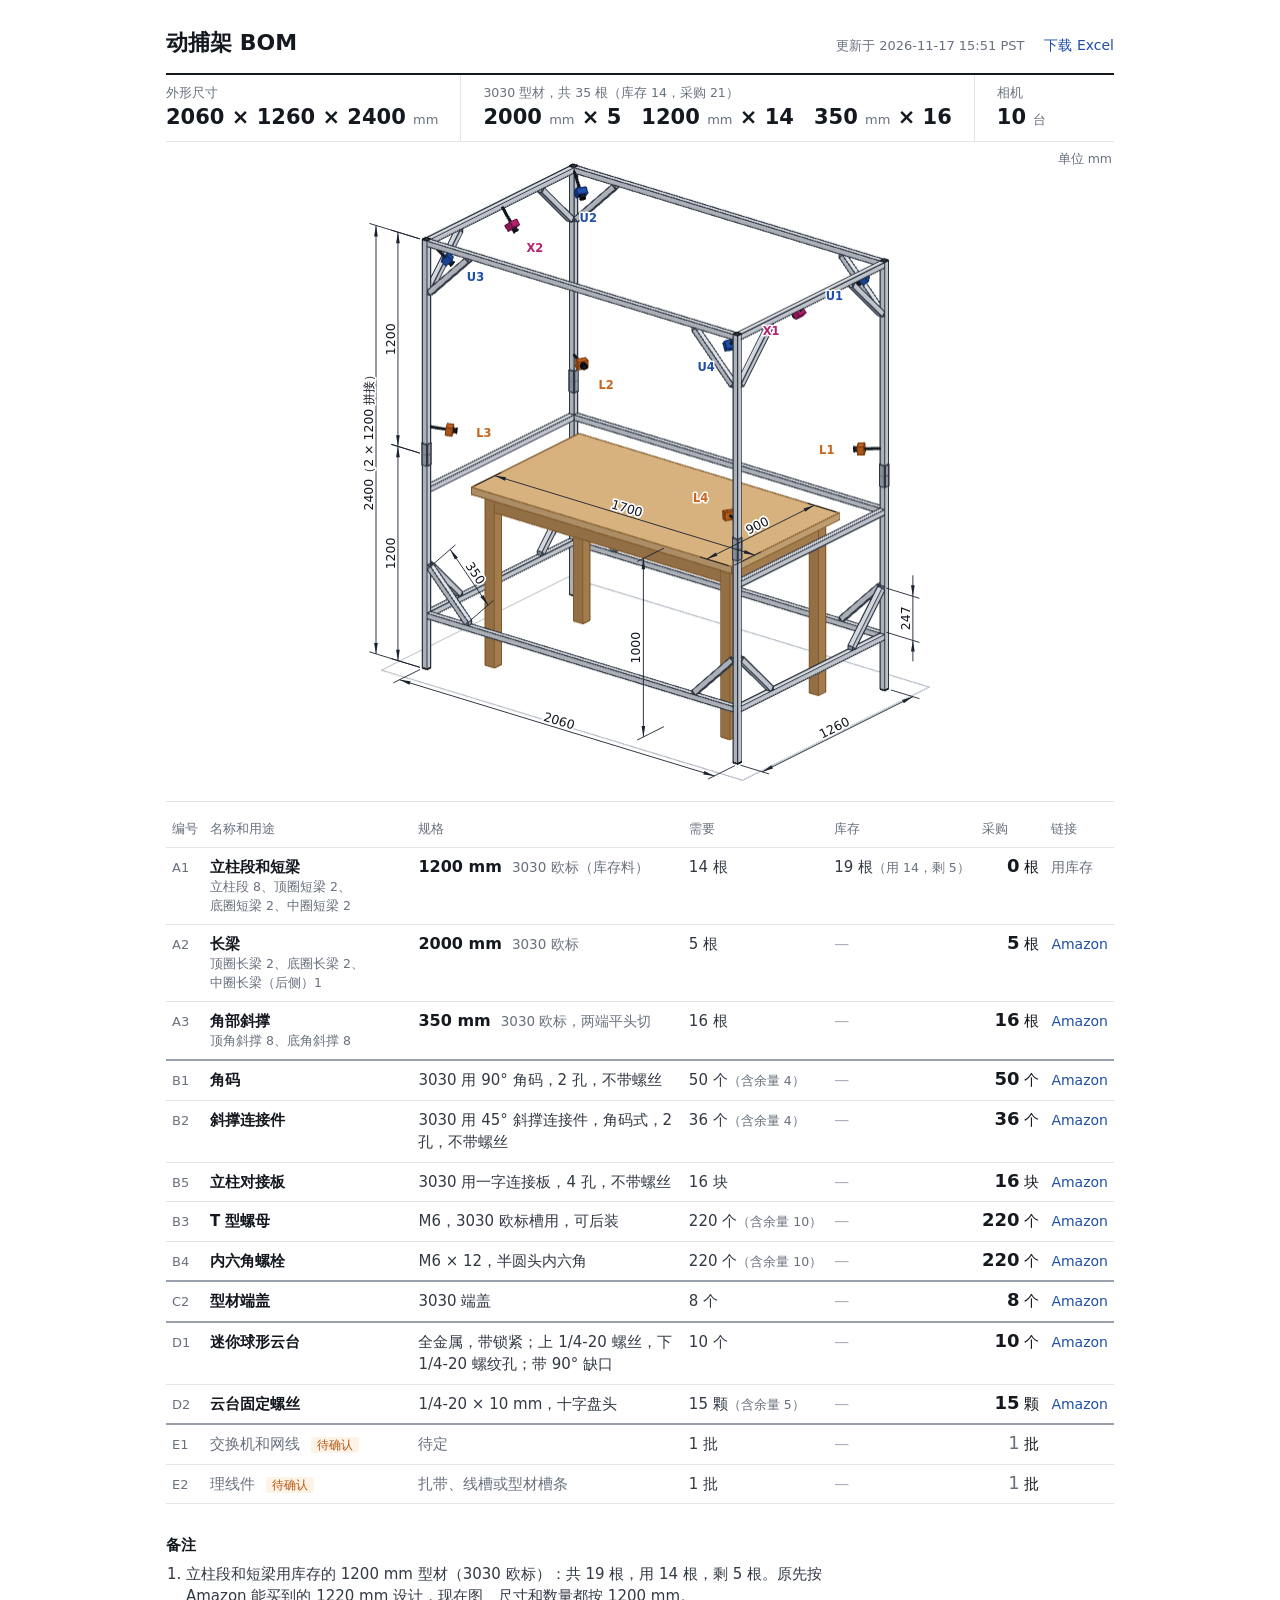
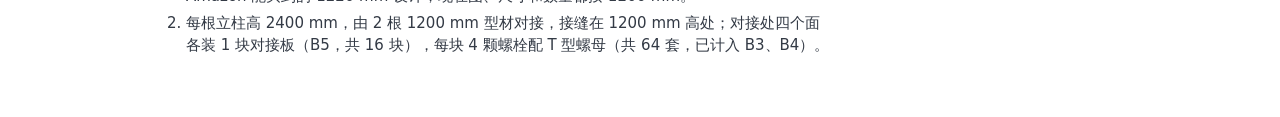
==== commit 33b1e366: "Mocap BOM: phone layout On narrow screens the parts list is one block per item (quantity to buy firs" ====
--- a/mocap-bom/index.html
+++ b/mocap-bom/index.html
@@ -6,6 +6,7 @@
 :root { --ink:#14181f; --mut:#69717e; --line:#e1e4e9; --link:#1f4fa8; --tbd:#b8560f; --tbdbg:#fdf3e7; --sel:#e08a00; --selbg:#fff4d6;
   --num:"DIN Alternate","Bahnschrift","DIN 2014","Noto Sans CJK SC",system-ui,sans-serif; }
 * { box-sizing:border-box; }
+html { -webkit-text-size-adjust:100%; text-size-adjust:100%; }
 body { margin:0; background:#fff; color:var(--ink); font:15px/1.5 system-ui,"Noto Sans CJK SC","PingFang SC","Microsoft YaHei",sans-serif; }
 main { max-width:980px; margin:0 auto; padding:26px 16px 56px; }
 header { display:flex; flex-wrap:wrap; align-items:baseline; justify-content:space-between; gap:4px 24px; }
@@ -18,7 +19,11 @@
 .facts dt { font-size:12.5px; color:var(--mut); }
 .facts dd { margin:1px 0 0; font:600 21px/1.3 var(--num); font-variant-numeric:tabular-nums; }
 .facts dd span { display:inline-block; white-space:nowrap; margin-right:20px; } .facts dd span:last-child { margin-right:0; }
-@media (max-width:640px) { .facts div { width:100%; border-right:0; margin-right:0; padding:7px 0 6px; } .facts dd { font-size:19px; } }
+@media (max-width:640px) {   /* phone: size and camera count share the first line, the cut list gets the full width below */
+  .facts { display:grid; grid-template-columns:1fr auto; column-gap:16px; }
+  .facts div { border-right:0; margin-right:0; padding:7px 0 6px; } .facts dd { font-size:19px; }
+  .facts div:nth-child(2) { grid-column:1 / -1; grid-row:2; border-top:1px solid var(--line); } .facts div:nth-child(3) { grid-column:2; grid-row:1; }
+}
 .facts i { font:400 13px/1 system-ui,"Noto Sans CJK SC",sans-serif; color:var(--mut); }
 /* interactive model */
 .viewer { position:relative; height:clamp(380px,110vw,min(660px,74vh)); background:#fff; touch-action:none; cursor:grab; user-select:none; -webkit-user-select:none; border-bottom:1px solid var(--line); }
@@ -38,7 +43,6 @@
 .scroll { overflow-x:auto; margin-top:6px; } table { border-collapse:collapse; width:100%; }
 th,td { text-align:left; padding:8px 12px 8px 0; border-bottom:1px solid var(--line); vertical-align:baseline; }
 thead th { font-size:12.5px; color:var(--mut); font-weight:400; padding-top:12px; white-space:nowrap; }
-@media (max-width:640px) { td.spec .rest { display:block; } td.spec { min-width:11em; } }
 tr.first td { border-top:2px solid #9aa1ac; }
 td.id { color:var(--mut); font:13px var(--num); white-space:nowrap; padding-left:6px; } thead th:first-child { padding-left:6px; }
 td.name { font-weight:600; white-space:nowrap; }
@@ -47,19 +51,49 @@
 td.num b { display:inline-block; min-width:2.1em; text-align:right; font:700 18px/1 var(--num); } td.num small { color:var(--mut); font-size:12.5px; }
 td.lnk { white-space:nowrap; padding-right:6px; } td.lnk a { color:var(--link); text-decoration:none; font-size:14px; } td.lnk a:hover { text-decoration:underline; }
 tr.tbd td.name, tr.tbd td.spec, tr.tbd td.num b { color:var(--mut); font-weight:400; }
-tr[data-bom] { cursor:pointer; } tr[data-bom]:hover td { background:#f6f8fb; }
+tr[data-bom] { cursor:pointer; } @media (hover:hover) { tr[data-bom]:hover td { background:#f6f8fb; } }
 tr[data-bom].sel td { background:var(--selbg); } tr[data-bom].sel td.id { box-shadow:inset 3px 0 0 var(--sel); color:var(--ink); }
 .tag { background:var(--tbdbg); color:var(--tbd); border-radius:3px; padding:1px 6px; font-size:12px; font-weight:400; white-space:nowrap; margin-left:6px; }
 td.name small.use { display:block; font-weight:400; font-size:12.5px; color:var(--mut); white-space:normal; }
 small.use span { white-space:nowrap; }
 td.lnk .own { font-size:13.5px; color:var(--mut); }
 td.need, td.have { color:#333a45; } td.have .none { color:#aab0ba; }
+.mlnk { display:none; } td.spec .ph { white-space:nowrap; }
+.touchhint { display:none; margin:6px 0 0; font-size:12.5px; color:var(--mut); }
+@media (pointer:coarse) {   /* touch: a vertical swipe over the drawing scrolls the page, a sideways drag turns the model */
+  .viewer { touch-action:pan-y; } .touchhint { display:block; }
+  .selinfo button { min-width:32px; min-height:32px; font-size:18px; } nav a { display:inline-block; padding:6px 0; }
+}
+@media (max-width:640px) {   /* phone: one block per item instead of a wide table; the quantity to buy leads */
+  main { padding:16px 16px 40px; }
+  .scroll { overflow:visible; } table, tbody { display:block; } thead { display:none; }
+  tr { display:grid; grid-template-columns:2.2em minmax(0,1fr) auto; column-gap:8px; padding:10px 0 11px; border-top:1px solid var(--line); }
+  tbody tr:last-child { border-bottom:1px solid var(--line); }
+  tr.first { border-top:2px solid #9aa1ac; } tr.first td { border-top:0; }
+  td, td.id { display:block; border-bottom:0; padding:0; } td.lnk { display:none; }
+  td.id { grid-area:1 / 1; line-height:22px; } td.name { grid-area:1 / 2; white-space:normal; }
+  td.buy { grid-area:1 / 3; text-align:right; } td.buy::before { content:"采购 "; color:var(--mut); font-size:12.5px; } td.buy b { min-width:0; }
+  td.spec { grid-area:2 / 2 / auto / 4; margin-top:3px; } td.spec .key { font-size:15px; }
+  .mlnk { display:block; float:right; margin-left:8px; font-size:14px; } .mlnk a { display:inline-block; padding:10px 0 10px 8px; margin:-10px 0; color:var(--link); text-decoration:none; }
+  .mlnk .own { font-size:13.5px; color:var(--mut); }
+  td.need, td.have { grid-column:2 / 4; font-size:13.5px; margin-top:3px; white-space:normal; } td.need { grid-row:3; } td.have { grid-row:4; }
+  td.need::before { content:"需要 "; color:var(--mut); } td.have::before { content:"库存 "; color:var(--mut); }
+  td.need.same, td.have.none { display:none; }
+  tr[data-bom].sel { background:var(--selbg); box-shadow:inset 3px 0 0 var(--sel); margin:0 -8px; padding-left:8px; padding-right:8px; }
+  tr[data-bom].sel td { background:none; } tr[data-bom].sel td.id { box-shadow:none; }
+  .viewer { height:clamp(340px,100vw,72vh); }
+  .facts dd { font-size:18px; }
+  .facts div:nth-child(2) dd { display:flex; justify-content:space-between; font-size:16.5px; } .facts div:nth-child(2) dd span { margin-right:0; }
+  /* the selection caption sits under the drawing instead of on it, in place of the hint line */
+  .selinfo { top:calc(100% + 6px); bottom:auto; }
+  .viewer:has(.selinfo:not([hidden])) { margin-bottom:64px; } .viewer:has(.selinfo:not([hidden])) + .touchhint { display:none; }
+}
 .notes ol { padding-left:20px; margin:0; color:#333a45; max-width:70ch; } .notes li { margin:4px 0; }
 </style>
 <script type="importmap">{ "imports": { "three": "./vendor/three.module.js" } }</script>
 </head><body><main>
 <header><h1>动捕架 BOM</h1>
-<nav><span class="upd">更新于 2026-11-17 15:33 PST</span><a href="bom.xlsx" download="动捕架BOM.xlsx">下载 Excel</a></nav></header>
+<nav><span class="upd">更新于 2026-11-17 15:51 PST</span><a href="bom.xlsx" download="动捕架BOM.xlsx">下载 Excel</a></nav></header>
 <dl class="facts">
 <div><dt>外形尺寸</dt><dd>2060 × 1260 × 2400 <i>mm</i></dd></div>
 <div><dt>3030 型材，共 35 根（库存 14，采购 21）</dt><dd><span>2000 <i>mm</i> × 5</span><span>1200 <i>mm</i> × 14</span><span>350 <i>mm</i> × 16</span></dd></div>
@@ -68,20 +102,21 @@
 <div class="viewer" id="bom-viewer" aria-label="动捕架三维模型：拖动旋转，滚轮缩放，右键拖动平移，点击零件在清单中定位"><canvas></canvas><svg aria-hidden="true"></svg>
 <span class="hint">单位 mm</span>
 <div class="selinfo" hidden><span></span><button type="button" aria-label="取消选中">×</button></div></div>
+<p class="touchhint">左右拖动旋转，双指缩放，点零件看它是清单里的哪一项。</p>
 <div class="scroll"><table><thead><tr><th>编号</th><th>名称和用途</th><th>规格</th><th>需要</th><th>库存</th><th>采购</th><th>链接</th></tr></thead><tbody>
-<tr class="" data-bom="A1" tabindex="0"><td class="id">A1</td><td class="name">立柱段和短梁<small class="use"><span>立柱段 8</span>、<span>顶圈短梁 2</span>、<span>底圈短梁 2</span>、<span>中圈短梁 2</span></small></td><td class="spec"><b class="key">1200 mm</b><span class="rest">3030 欧标（库存料）</span></td><td class="num need">14 根</td><td class="num have">19 根<small>（用 14，剩 5）</small></td><td class="num"><b>0</b> 根</td><td class="lnk"><span class="own">用库存</span></td></tr>
-<tr class="" data-bom="A2" tabindex="0"><td class="id">A2</td><td class="name">长梁<small class="use"><span>顶圈长梁 2</span>、<span>底圈长梁 2</span>、<span>中圈长梁（后侧）1</span></small></td><td class="spec"><b class="key">2000 mm</b><span class="rest">3030 欧标</span></td><td class="num need">5 根</td><td class="num have"><span class="none">—</span></td><td class="num"><b>5</b> 根</td><td class="lnk"><a href="https://www.amazon.com/dp/B0DP2B5RM7" target="_blank" rel="noopener">Amazon</a></td></tr>
-<tr class="" data-bom="A3" tabindex="0"><td class="id">A3</td><td class="name">角部斜撑<small class="use"><span>顶角斜撑 8</span>、<span>底角斜撑 8</span></small></td><td class="spec"><b class="key">350 mm</b><span class="rest">3030 欧标，两端平头切</span></td><td class="num need">16 根</td><td class="num have"><span class="none">—</span></td><td class="num"><b>16</b> 根</td><td class="lnk"><a href="https://www.amazon.com/dp/B0DP27VBV5" target="_blank" rel="noopener">Amazon</a></td></tr>
-<tr class="first"><td class="id">B1</td><td class="name">角码</td><td class="spec">3030 用 90° 角码，2 孔，不带螺丝</td><td class="num need">50 个<small>（含余量 4）</small></td><td class="num have"><span class="none">—</span></td><td class="num"><b>50</b> 个</td><td class="lnk"><a href="https://www.amazon.com/dp/B0BJV1PLJR" target="_blank" rel="noopener">Amazon</a></td></tr>
-<tr class="" data-bom="B2" tabindex="0"><td class="id">B2</td><td class="name">斜撑连接件</td><td class="spec">3030 用 45° 斜撑连接件，角码式，2 孔，不带螺丝</td><td class="num need">36 个<small>（含余量 4）</small></td><td class="num have"><span class="none">—</span></td><td class="num"><b>36</b> 个</td><td class="lnk"><a href="https://www.amazon.com/dp/B0DKHVQLH1" target="_blank" rel="noopener">Amazon</a></td></tr>
-<tr class="" data-bom="B5" tabindex="0"><td class="id">B5</td><td class="name">立柱对接板</td><td class="spec">3030 用一字连接板，4 孔，不带螺丝</td><td class="num need">16 块</td><td class="num have"><span class="none">—</span></td><td class="num"><b>16</b> 块</td><td class="lnk"><a href="https://www.amazon.com/dp/B0FQB9CN4D" target="_blank" rel="noopener">Amazon</a></td></tr>
-<tr class=""><td class="id">B3</td><td class="name">T 型螺母</td><td class="spec">M6，3030 欧标槽用，可后装</td><td class="num need">220 个<small>（含余量 10）</small></td><td class="num have"><span class="none">—</span></td><td class="num"><b>220</b> 个</td><td class="lnk"><a href="https://www.amazon.com/dp/B0CG4W6Y4R" target="_blank" rel="noopener">Amazon</a></td></tr>
-<tr class=""><td class="id">B4</td><td class="name">内六角螺栓</td><td class="spec">M6 × 12，半圆头内六角</td><td class="num need">220 个<small>（含余量 10）</small></td><td class="num have"><span class="none">—</span></td><td class="num"><b>220</b> 个</td><td class="lnk"><a href="https://www.amazon.com/dp/B0GXPW4G4X" target="_blank" rel="noopener">Amazon</a></td></tr>
-<tr class="first" data-bom="C2" tabindex="0"><td class="id">C2</td><td class="name">型材端盖</td><td class="spec">3030 端盖</td><td class="num need">8 个</td><td class="num have"><span class="none">—</span></td><td class="num"><b>8</b> 个</td><td class="lnk"><a href="https://www.amazon.com/dp/B0H6ZDRLQ8" target="_blank" rel="noopener">Amazon</a></td></tr>
-<tr class="first" data-bom="D1" tabindex="0"><td class="id">D1</td><td class="name">迷你球形云台</td><td class="spec">全金属，带锁紧；上 1/4-20 螺丝，下 1/4-20 螺纹孔；带 90° 缺口</td><td class="num need">10 个</td><td class="num have"><span class="none">—</span></td><td class="num"><b>10</b> 个</td><td class="lnk"><a href="https://www.amazon.com/dp/B08M47S5CW" target="_blank" rel="noopener">Amazon</a></td></tr>
-<tr class=""><td class="id">D2</td><td class="name">云台固定螺丝</td><td class="spec">1/4-20 × 10 mm，十字盘头</td><td class="num need">15 颗<small>（含余量 5）</small></td><td class="num have"><span class="none">—</span></td><td class="num"><b>15</b> 颗</td><td class="lnk"><a href="https://www.amazon.com/dp/B0BF551ZRY" target="_blank" rel="noopener">Amazon</a></td></tr>
-<tr class="tbd first"><td class="id">E1</td><td class="name">交换机和网线 <span class="tag">待确认</span></td><td class="spec">待定</td><td class="num need">1 批</td><td class="num have"><span class="none">—</span></td><td class="num"><b>1</b> 批</td><td class="lnk"></td></tr>
-<tr class="tbd"><td class="id">E2</td><td class="name">理线件 <span class="tag">待确认</span></td><td class="spec">扎带、线槽或型材槽条</td><td class="num need">1 批</td><td class="num have"><span class="none">—</span></td><td class="num"><b>1</b> 批</td><td class="lnk"></td></tr>
+<tr class="" data-bom="A1" tabindex="0"><td class="id">A1</td><td class="name">立柱段和短梁<small class="use"><span>立柱段 8、</span><span>顶圈短梁 2、</span><span>底圈短梁 2、</span><span>中圈短梁 2</span></small></td><td class="spec"><span class="mlnk"><span class="own">用库存</span></span><b class="key">1200 mm</b><span class="rest">3030 欧标（库存料）</span></td><td class="num need">14 根</td><td class="num have">19 根<small>（用 14，剩 5）</small></td><td class="num buy"><b>0</b> 根</td><td class="lnk"><span class="own">用库存</span></td></tr>
+<tr class="" data-bom="A2" tabindex="0"><td class="id">A2</td><td class="name">长梁<small class="use"><span>顶圈长梁 2、</span><span>底圈长梁 2、</span><span>中圈长梁（后侧）1</span></small></td><td class="spec"><span class="mlnk"><a href="https://www.amazon.com/dp/B0DP2B5RM7" target="_blank" rel="noopener">Amazon</a></span><b class="key">2000 mm</b><span class="rest">3030 欧标</span></td><td class="num need same">5 根</td><td class="num have none"><span class="none">—</span></td><td class="num buy"><b>5</b> 根</td><td class="lnk"><a href="https://www.amazon.com/dp/B0DP2B5RM7" target="_blank" rel="noopener">Amazon</a></td></tr>
+<tr class="" data-bom="A3" tabindex="0"><td class="id">A3</td><td class="name">角部斜撑<small class="use"><span>顶角斜撑 8、</span><span>底角斜撑 8</span></small></td><td class="spec"><span class="mlnk"><a href="https://www.amazon.com/dp/B0DP27VBV5" target="_blank" rel="noopener">Amazon</a></span><b class="key">350 mm</b><span class="rest">3030 欧标，两端平头切</span></td><td class="num need same">16 根</td><td class="num have none"><span class="none">—</span></td><td class="num buy"><b>16</b> 根</td><td class="lnk"><a href="https://www.amazon.com/dp/B0DP27VBV5" target="_blank" rel="noopener">Amazon</a></td></tr>
+<tr class="first"><td class="id">B1</td><td class="name">角码</td><td class="spec"><span class="mlnk"><a href="https://www.amazon.com/dp/B0BJV1PLJR" target="_blank" rel="noopener">Amazon</a></span>3030 用 90° 角码，2 孔，<span class="ph">不带螺丝</span></td><td class="num need">50 个<small>（含余量 4）</small></td><td class="num have none"><span class="none">—</span></td><td class="num buy"><b>50</b> 个</td><td class="lnk"><a href="https://www.amazon.com/dp/B0BJV1PLJR" target="_blank" rel="noopener">Amazon</a></td></tr>
+<tr class="" data-bom="B2" tabindex="0"><td class="id">B2</td><td class="name">斜撑连接件</td><td class="spec"><span class="mlnk"><a href="https://www.amazon.com/dp/B0DKHVQLH1" target="_blank" rel="noopener">Amazon</a></span>3030 用 45° 斜撑连接件，角码式，2 孔，<span class="ph">不带螺丝</span></td><td class="num need">36 个<small>（含余量 4）</small></td><td class="num have none"><span class="none">—</span></td><td class="num buy"><b>36</b> 个</td><td class="lnk"><a href="https://www.amazon.com/dp/B0DKHVQLH1" target="_blank" rel="noopener">Amazon</a></td></tr>
+<tr class="" data-bom="B5" tabindex="0"><td class="id">B5</td><td class="name">立柱对接板</td><td class="spec"><span class="mlnk"><a href="https://www.amazon.com/dp/B0FQB9CN4D" target="_blank" rel="noopener">Amazon</a></span>3030 用一字连接板，4 孔，<span class="ph">不带螺丝</span></td><td class="num need same">16 块</td><td class="num have none"><span class="none">—</span></td><td class="num buy"><b>16</b> 块</td><td class="lnk"><a href="https://www.amazon.com/dp/B0FQB9CN4D" target="_blank" rel="noopener">Amazon</a></td></tr>
+<tr class=""><td class="id">B3</td><td class="name">T 型螺母</td><td class="spec"><span class="mlnk"><a href="https://www.amazon.com/dp/B0CG4W6Y4R" target="_blank" rel="noopener">Amazon</a></span>M6，3030 欧标槽用，<span class="ph">可后装</span></td><td class="num need">220 个<small>（含余量 10）</small></td><td class="num have none"><span class="none">—</span></td><td class="num buy"><b>220</b> 个</td><td class="lnk"><a href="https://www.amazon.com/dp/B0CG4W6Y4R" target="_blank" rel="noopener">Amazon</a></td></tr>
+<tr class=""><td class="id">B4</td><td class="name">内六角螺栓</td><td class="spec"><span class="mlnk"><a href="https://www.amazon.com/dp/B0GXPW4G4X" target="_blank" rel="noopener">Amazon</a></span>M6 × 12，<span class="ph">半圆头内六角</span></td><td class="num need">220 个<small>（含余量 10）</small></td><td class="num have none"><span class="none">—</span></td><td class="num buy"><b>220</b> 个</td><td class="lnk"><a href="https://www.amazon.com/dp/B0GXPW4G4X" target="_blank" rel="noopener">Amazon</a></td></tr>
+<tr class="first" data-bom="C2" tabindex="0"><td class="id">C2</td><td class="name">型材端盖</td><td class="spec"><span class="mlnk"><a href="https://www.amazon.com/dp/B0H6ZDRLQ8" target="_blank" rel="noopener">Amazon</a></span><span class="ph">3030 端盖</span></td><td class="num need same">8 个</td><td class="num have none"><span class="none">—</span></td><td class="num buy"><b>8</b> 个</td><td class="lnk"><a href="https://www.amazon.com/dp/B0H6ZDRLQ8" target="_blank" rel="noopener">Amazon</a></td></tr>
+<tr class="first" data-bom="D1" tabindex="0"><td class="id">D1</td><td class="name">迷你球形云台</td><td class="spec"><span class="mlnk"><a href="https://www.amazon.com/dp/B08M47S5CW" target="_blank" rel="noopener">Amazon</a></span>全金属，带锁紧；上 1/4-20 螺丝，下 1/4-20 螺纹孔；<span class="ph">带 90° 缺口</span></td><td class="num need same">10 个</td><td class="num have none"><span class="none">—</span></td><td class="num buy"><b>10</b> 个</td><td class="lnk"><a href="https://www.amazon.com/dp/B08M47S5CW" target="_blank" rel="noopener">Amazon</a></td></tr>
+<tr class=""><td class="id">D2</td><td class="name">云台固定螺丝</td><td class="spec"><span class="mlnk"><a href="https://www.amazon.com/dp/B0BF551ZRY" target="_blank" rel="noopener">Amazon</a></span>1/4-20 × 10 mm，<span class="ph">十字盘头</span></td><td class="num need">15 颗<small>（含余量 5）</small></td><td class="num have none"><span class="none">—</span></td><td class="num buy"><b>15</b> 颗</td><td class="lnk"><a href="https://www.amazon.com/dp/B0BF551ZRY" target="_blank" rel="noopener">Amazon</a></td></tr>
+<tr class="tbd first"><td class="id">E1</td><td class="name">交换机和网线 <span class="tag">待确认</span></td><td class="spec"><span class="ph">待定</span></td><td class="num need same">1 批</td><td class="num have none"><span class="none">—</span></td><td class="num buy"><b>1</b> 批</td><td class="lnk"></td></tr>
+<tr class="tbd"><td class="id">E2</td><td class="name">理线件 <span class="tag">待确认</span></td><td class="spec"><span class="ph">扎带、线槽或型材槽条</span></td><td class="num need same">1 批</td><td class="num have none"><span class="none">—</span></td><td class="num buy"><b>1</b> 批</td><td class="lnk"></td></tr>
 </tbody></table></div>
 <section class="notes"><h2>备注</h2>
 <ol><li>立柱段和短梁用库存的 1200 mm 型材（3030 欧标）：共 19 根，用 14 根，剩 5 根。原先按 Amazon 能买到的 1220 mm 设计，现在图、尺寸和数量都按 1200 mm。</li>
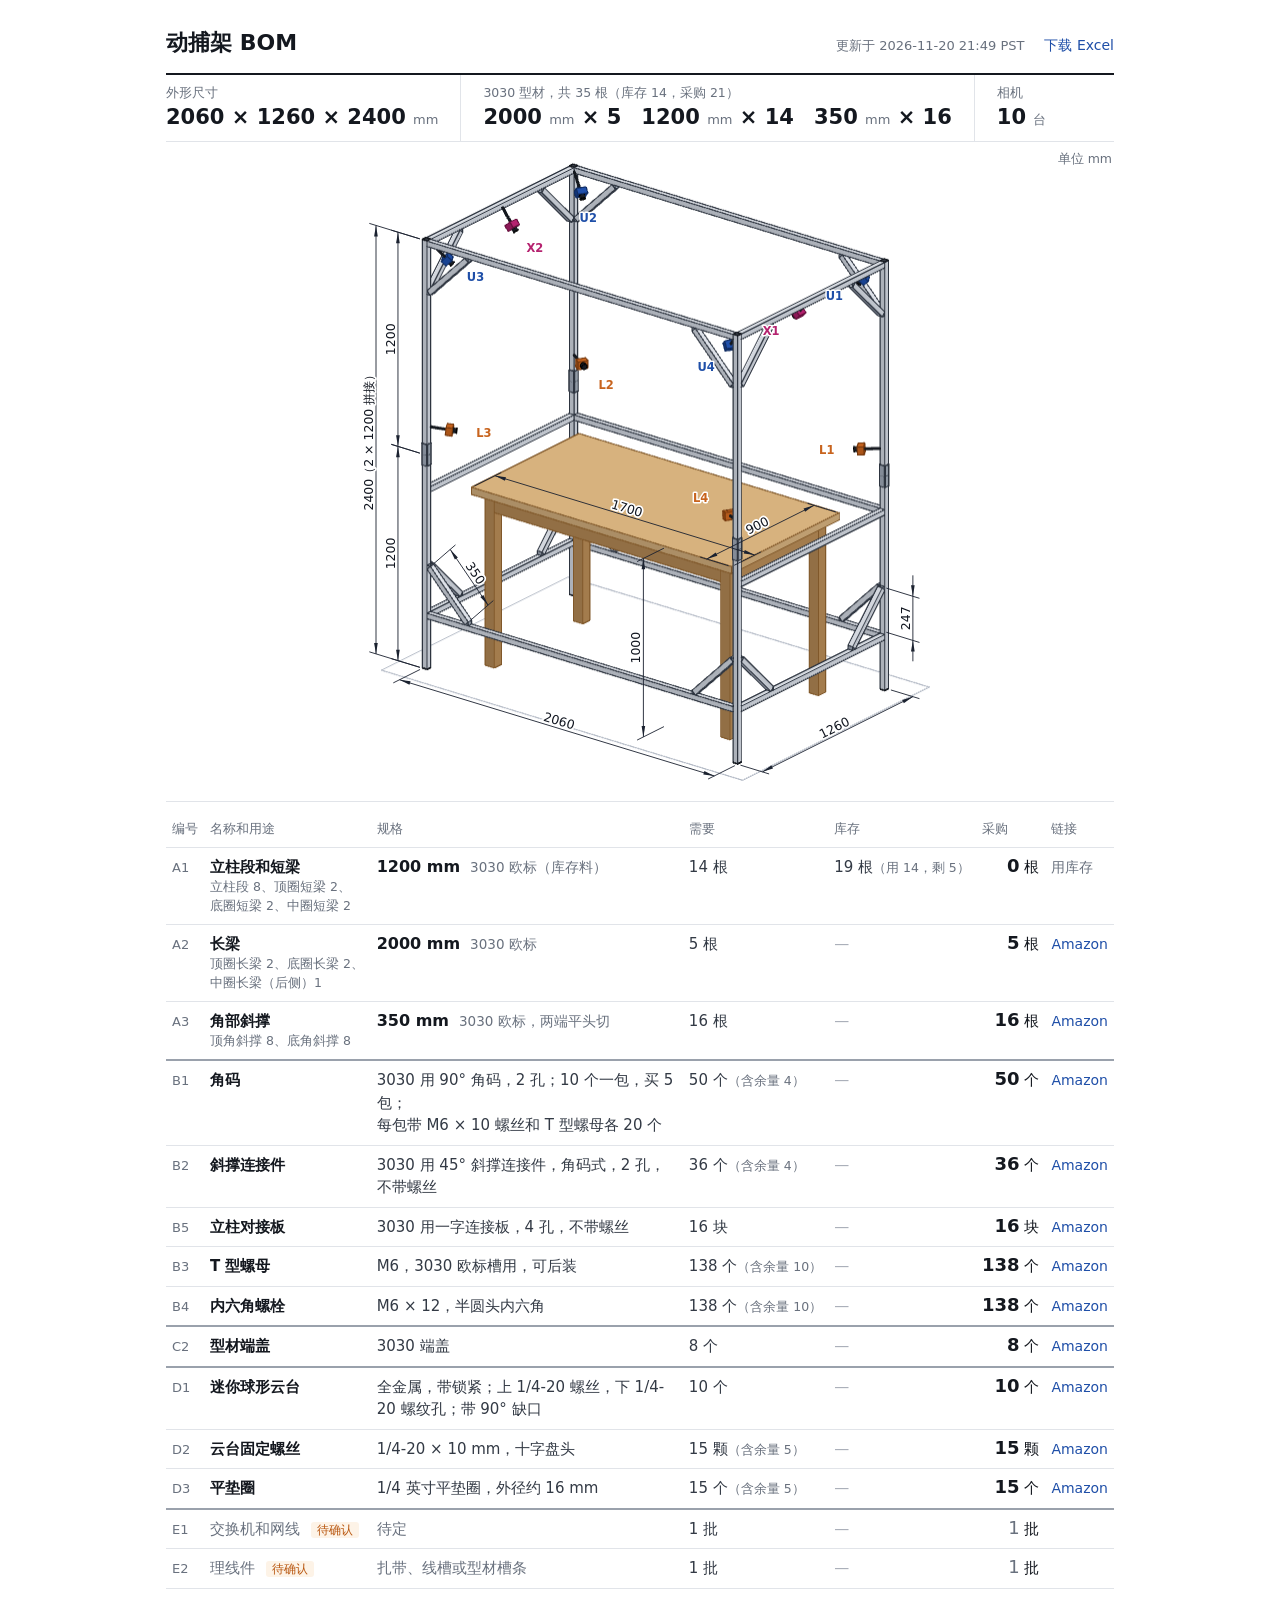
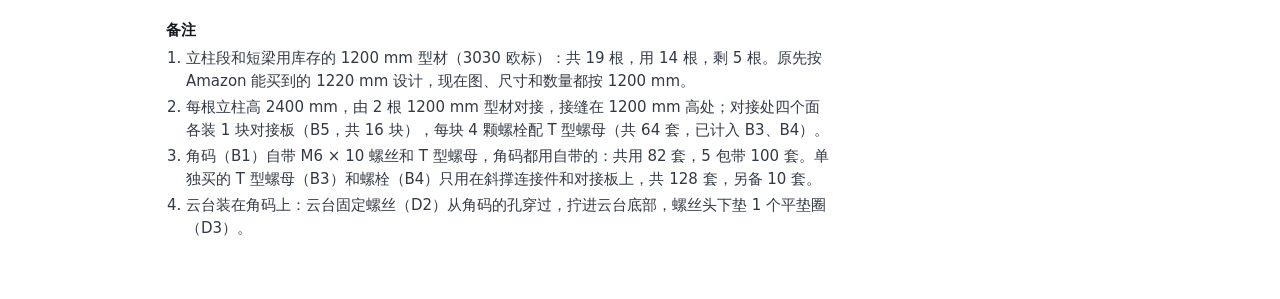
==== commit c52dcdd1: "Mocap BOM: washers for the ball-head screw, brackets use their bundled fasteners - new row D3: 1/4 i" ====
--- a/mocap-bom/index.html
+++ b/mocap-bom/index.html
@@ -93,7 +93,7 @@
 <script type="importmap">{ "imports": { "three": "./vendor/three.module.js" } }</script>
 </head><body><main>
 <header><h1>动捕架 BOM</h1>
-<nav><span class="upd">更新于 2026-11-17 15:51 PST</span><a href="bom.xlsx" download="动捕架BOM.xlsx">下载 Excel</a></nav></header>
+<nav><span class="upd">更新于 2026-11-20 21:49 PST</span><a href="bom.xlsx" download="动捕架BOM.xlsx">下载 Excel</a></nav></header>
 <dl class="facts">
 <div><dt>外形尺寸</dt><dd>2060 × 1260 × 2400 <i>mm</i></dd></div>
 <div><dt>3030 型材，共 35 根（库存 14，采购 21）</dt><dd><span>2000 <i>mm</i> × 5</span><span>1200 <i>mm</i> × 14</span><span>350 <i>mm</i> × 16</span></dd></div>
@@ -107,20 +107,23 @@
 <tr class="" data-bom="A1" tabindex="0"><td class="id">A1</td><td class="name">立柱段和短梁<small class="use"><span>立柱段 8、</span><span>顶圈短梁 2、</span><span>底圈短梁 2、</span><span>中圈短梁 2</span></small></td><td class="spec"><span class="mlnk"><span class="own">用库存</span></span><b class="key">1200 mm</b><span class="rest">3030 欧标（库存料）</span></td><td class="num need">14 根</td><td class="num have">19 根<small>（用 14，剩 5）</small></td><td class="num buy"><b>0</b> 根</td><td class="lnk"><span class="own">用库存</span></td></tr>
 <tr class="" data-bom="A2" tabindex="0"><td class="id">A2</td><td class="name">长梁<small class="use"><span>顶圈长梁 2、</span><span>底圈长梁 2、</span><span>中圈长梁（后侧）1</span></small></td><td class="spec"><span class="mlnk"><a href="https://www.amazon.com/dp/B0DP2B5RM7" target="_blank" rel="noopener">Amazon</a></span><b class="key">2000 mm</b><span class="rest">3030 欧标</span></td><td class="num need same">5 根</td><td class="num have none"><span class="none">—</span></td><td class="num buy"><b>5</b> 根</td><td class="lnk"><a href="https://www.amazon.com/dp/B0DP2B5RM7" target="_blank" rel="noopener">Amazon</a></td></tr>
 <tr class="" data-bom="A3" tabindex="0"><td class="id">A3</td><td class="name">角部斜撑<small class="use"><span>顶角斜撑 8、</span><span>底角斜撑 8</span></small></td><td class="spec"><span class="mlnk"><a href="https://www.amazon.com/dp/B0DP27VBV5" target="_blank" rel="noopener">Amazon</a></span><b class="key">350 mm</b><span class="rest">3030 欧标，两端平头切</span></td><td class="num need same">16 根</td><td class="num have none"><span class="none">—</span></td><td class="num buy"><b>16</b> 根</td><td class="lnk"><a href="https://www.amazon.com/dp/B0DP27VBV5" target="_blank" rel="noopener">Amazon</a></td></tr>
-<tr class="first"><td class="id">B1</td><td class="name">角码</td><td class="spec"><span class="mlnk"><a href="https://www.amazon.com/dp/B0BJV1PLJR" target="_blank" rel="noopener">Amazon</a></span>3030 用 90° 角码，2 孔，<span class="ph">不带螺丝</span></td><td class="num need">50 个<small>（含余量 4）</small></td><td class="num have none"><span class="none">—</span></td><td class="num buy"><b>50</b> 个</td><td class="lnk"><a href="https://www.amazon.com/dp/B0BJV1PLJR" target="_blank" rel="noopener">Amazon</a></td></tr>
+<tr class="first"><td class="id">B1</td><td class="name">角码</td><td class="spec"><span class="mlnk"><a href="https://www.amazon.com/dp/B0BJV1PLJR" target="_blank" rel="noopener">Amazon</a></span>3030 用 90° 角码，2 孔；10 个一包，买 5 包；<span class="ph">每包带 M6 × 10 螺丝和 T 型螺母各 20 个</span></td><td class="num need">50 个<small>（含余量 4）</small></td><td class="num have none"><span class="none">—</span></td><td class="num buy"><b>50</b> 个</td><td class="lnk"><a href="https://www.amazon.com/dp/B0BJV1PLJR" target="_blank" rel="noopener">Amazon</a></td></tr>
 <tr class="" data-bom="B2" tabindex="0"><td class="id">B2</td><td class="name">斜撑连接件</td><td class="spec"><span class="mlnk"><a href="https://www.amazon.com/dp/B0DKHVQLH1" target="_blank" rel="noopener">Amazon</a></span>3030 用 45° 斜撑连接件，角码式，2 孔，<span class="ph">不带螺丝</span></td><td class="num need">36 个<small>（含余量 4）</small></td><td class="num have none"><span class="none">—</span></td><td class="num buy"><b>36</b> 个</td><td class="lnk"><a href="https://www.amazon.com/dp/B0DKHVQLH1" target="_blank" rel="noopener">Amazon</a></td></tr>
 <tr class="" data-bom="B5" tabindex="0"><td class="id">B5</td><td class="name">立柱对接板</td><td class="spec"><span class="mlnk"><a href="https://www.amazon.com/dp/B0FQB9CN4D" target="_blank" rel="noopener">Amazon</a></span>3030 用一字连接板，4 孔，<span class="ph">不带螺丝</span></td><td class="num need same">16 块</td><td class="num have none"><span class="none">—</span></td><td class="num buy"><b>16</b> 块</td><td class="lnk"><a href="https://www.amazon.com/dp/B0FQB9CN4D" target="_blank" rel="noopener">Amazon</a></td></tr>
-<tr class=""><td class="id">B3</td><td class="name">T 型螺母</td><td class="spec"><span class="mlnk"><a href="https://www.amazon.com/dp/B0CG4W6Y4R" target="_blank" rel="noopener">Amazon</a></span>M6，3030 欧标槽用，<span class="ph">可后装</span></td><td class="num need">220 个<small>（含余量 10）</small></td><td class="num have none"><span class="none">—</span></td><td class="num buy"><b>220</b> 个</td><td class="lnk"><a href="https://www.amazon.com/dp/B0CG4W6Y4R" target="_blank" rel="noopener">Amazon</a></td></tr>
-<tr class=""><td class="id">B4</td><td class="name">内六角螺栓</td><td class="spec"><span class="mlnk"><a href="https://www.amazon.com/dp/B0GXPW4G4X" target="_blank" rel="noopener">Amazon</a></span>M6 × 12，<span class="ph">半圆头内六角</span></td><td class="num need">220 个<small>（含余量 10）</small></td><td class="num have none"><span class="none">—</span></td><td class="num buy"><b>220</b> 个</td><td class="lnk"><a href="https://www.amazon.com/dp/B0GXPW4G4X" target="_blank" rel="noopener">Amazon</a></td></tr>
+<tr class=""><td class="id">B3</td><td class="name">T 型螺母</td><td class="spec"><span class="mlnk"><a href="https://www.amazon.com/dp/B0CG4W6Y4R" target="_blank" rel="noopener">Amazon</a></span>M6，3030 欧标槽用，<span class="ph">可后装</span></td><td class="num need">138 个<small>（含余量 10）</small></td><td class="num have none"><span class="none">—</span></td><td class="num buy"><b>138</b> 个</td><td class="lnk"><a href="https://www.amazon.com/dp/B0CG4W6Y4R" target="_blank" rel="noopener">Amazon</a></td></tr>
+<tr class=""><td class="id">B4</td><td class="name">内六角螺栓</td><td class="spec"><span class="mlnk"><a href="https://www.amazon.com/dp/B0GXPW4G4X" target="_blank" rel="noopener">Amazon</a></span>M6 × 12，<span class="ph">半圆头内六角</span></td><td class="num need">138 个<small>（含余量 10）</small></td><td class="num have none"><span class="none">—</span></td><td class="num buy"><b>138</b> 个</td><td class="lnk"><a href="https://www.amazon.com/dp/B0GXPW4G4X" target="_blank" rel="noopener">Amazon</a></td></tr>
 <tr class="first" data-bom="C2" tabindex="0"><td class="id">C2</td><td class="name">型材端盖</td><td class="spec"><span class="mlnk"><a href="https://www.amazon.com/dp/B0H6ZDRLQ8" target="_blank" rel="noopener">Amazon</a></span><span class="ph">3030 端盖</span></td><td class="num need same">8 个</td><td class="num have none"><span class="none">—</span></td><td class="num buy"><b>8</b> 个</td><td class="lnk"><a href="https://www.amazon.com/dp/B0H6ZDRLQ8" target="_blank" rel="noopener">Amazon</a></td></tr>
 <tr class="first" data-bom="D1" tabindex="0"><td class="id">D1</td><td class="name">迷你球形云台</td><td class="spec"><span class="mlnk"><a href="https://www.amazon.com/dp/B08M47S5CW" target="_blank" rel="noopener">Amazon</a></span>全金属，带锁紧；上 1/4-20 螺丝，下 1/4-20 螺纹孔；<span class="ph">带 90° 缺口</span></td><td class="num need same">10 个</td><td class="num have none"><span class="none">—</span></td><td class="num buy"><b>10</b> 个</td><td class="lnk"><a href="https://www.amazon.com/dp/B08M47S5CW" target="_blank" rel="noopener">Amazon</a></td></tr>
 <tr class=""><td class="id">D2</td><td class="name">云台固定螺丝</td><td class="spec"><span class="mlnk"><a href="https://www.amazon.com/dp/B0BF551ZRY" target="_blank" rel="noopener">Amazon</a></span>1/4-20 × 10 mm，<span class="ph">十字盘头</span></td><td class="num need">15 颗<small>（含余量 5）</small></td><td class="num have none"><span class="none">—</span></td><td class="num buy"><b>15</b> 颗</td><td class="lnk"><a href="https://www.amazon.com/dp/B0BF551ZRY" target="_blank" rel="noopener">Amazon</a></td></tr>
+<tr class=""><td class="id">D3</td><td class="name">平垫圈</td><td class="spec"><span class="mlnk"><a href="https://www.amazon.com/s?k=1%2F4+inch+flat+washer+SAE+stainless" target="_blank" rel="noopener">Amazon</a></span>1/4 英寸平垫圈，<span class="ph">外径约 16 mm</span></td><td class="num need">15 个<small>（含余量 5）</small></td><td class="num have none"><span class="none">—</span></td><td class="num buy"><b>15</b> 个</td><td class="lnk"><a href="https://www.amazon.com/s?k=1%2F4+inch+flat+washer+SAE+stainless" target="_blank" rel="noopener">Amazon</a></td></tr>
 <tr class="tbd first"><td class="id">E1</td><td class="name">交换机和网线 <span class="tag">待确认</span></td><td class="spec"><span class="ph">待定</span></td><td class="num need same">1 批</td><td class="num have none"><span class="none">—</span></td><td class="num buy"><b>1</b> 批</td><td class="lnk"></td></tr>
 <tr class="tbd"><td class="id">E2</td><td class="name">理线件 <span class="tag">待确认</span></td><td class="spec"><span class="ph">扎带、线槽或型材槽条</span></td><td class="num need same">1 批</td><td class="num have none"><span class="none">—</span></td><td class="num buy"><b>1</b> 批</td><td class="lnk"></td></tr>
 </tbody></table></div>
 <section class="notes"><h2>备注</h2>
 <ol><li>立柱段和短梁用库存的 1200 mm 型材（3030 欧标）：共 19 根，用 14 根，剩 5 根。原先按 Amazon 能买到的 1220 mm 设计，现在图、尺寸和数量都按 1200 mm。</li>
-<li>每根立柱高 2400 mm，由 2 根 1200 mm 型材对接，接缝在 1200 mm 高处；对接处四个面各装 1 块对接板（B5，共 16 块），每块 4 颗螺栓配 T 型螺母（共 64 套，已计入 B3、B4）。</li></ol></section>
+<li>每根立柱高 2400 mm，由 2 根 1200 mm 型材对接，接缝在 1200 mm 高处；对接处四个面各装 1 块对接板（B5，共 16 块），每块 4 颗螺栓配 T 型螺母（共 64 套，已计入 B3、B4）。</li>
+<li>角码（B1）自带 M6 × 10 螺丝和 T 型螺母，角码都用自带的：共用 82 套，5 包带 100 套。单独买的 T 型螺母（B3）和螺栓（B4）只用在斜撑连接件和对接板上，共 128 套，另备 10 套。</li>
+<li>云台装在角码上：云台固定螺丝（D2）从角码的孔穿过，拧进云台底部，螺丝头下垫 1 个平垫圈（D3）。</li></ol></section>
 
 </main>
 <script type="application/json" id="bom-model">{"units":"mm","bbox":[[-1030.0,-630.0,0],[1030.0,630.0,2403.0]],"centre":[0,0,1200.0],"rows":{"A1":{"name":"立柱段和短梁","spec":"3030 欧标（库存料），1200 mm","qty":14,"unit":"根","installed":14},"A2":{"name":"长梁","spec":"3030 欧标，2000 mm","qty":5,"unit":"根","installed":5},"A3":{"name":"角部斜撑","spec":"3030 欧标，350 mm，两端平头切","qty":16,"unit":"根","installed":16},"B2":{"name":"斜撑连接件","spec":"3030 用 45° 斜撑连接件，角码式，2 孔，不带螺丝","qty":36,"unit":"个","installed":32},"B5":{"name":"立柱对接板","spec":"3030 用一字连接板，4 孔，不带螺丝","qty":16,"unit":"块","installed":16},"C2":{"name":"型材端盖","spec":"3030 端盖","qty":8,"unit":"个","installed":8},"D1":{"name":"迷你球形云台","spec":"全金属，带锁紧；上 1/4-20 螺丝，下 1/4-20 螺纹孔；带 90° 缺口","qty":10,"unit":"个","installed":10}},"parts":[{"bom":"A1","kind":"bar","mat":"alu","a":[1015.0,615.0,0.0],"b":[1015.0,615.0,1200.0],"n":[1.0,0.0,0.0],"len":1200.0,"name":"立柱段"},{"bom":"A1","kind":"bar","mat":"alu","a":[1015.0,615.0,1200.0],"b":[1015.0,615.0,2400.0],"n":[1.0,0.0,0.0],"len":1200.0,"name":"立柱段"},{"bom":"C2","kind":"box","mat":"dark","c":[1015.0,615.0,2401.5],"size":[30.0,30.0,3.0]},{"bom":"C2","kind":"box","mat":"dark","c":[1015.0,615.0,1.5],"size":[30.4,30.4,3.0]},{"bom":"B5","kind":"box","mat":"steel","c":[1032.0,615.0,1200.0],"size":[4.0,30.0,120.0]},{"bom":"B5","kind":"box","mat":"steel","c":[1015.0,632.0,1200.0],"size":[30.0,4.0,120.0]},{"bom":"B5","kind":"box","mat":"steel","c":[998.0,615.0,1200.0],"size":[4.0,30.0,120.0]},{"bom":"B5","kind":"box","mat":"steel","c":[1015.0,598.0,1200.0],"size":[30.0,4.0,120.0]},{"bom":"A1","kind":"bar","mat":"alu","a":[-1015.0,615.0,0.0],"b":[-1015.0,615.0,1200.0],"n":[1.0,0.0,0.0],"len":1200.0,"name":"立柱段"},{"bom":"A1","kind":"bar","mat":"alu","a":[-1015.0,615.0,1200.0],"b":[-1015.0,615.0,2400.0],"n":[1.0,0.0,0.0],"len":1200.0,"name":"立柱段"},{"bom":"C2","kind":"box","mat":"dark","c":[-1015.0,615.0,2401.5],"size":[30.0,30.0,3.0]},{"bom":"C2","kind":"box","mat":"dark","c":[-1015.0,615.0,1.5],"size":[30.4,30.4,3.0]},{"bom":"B5","kind":"box","mat":"steel","c":[-1032.0,615.0,1200.0],"size":[4.0,30.0,120.0]},{"bom":"B5","kind":"box","mat":"steel","c":[-1015.0,632.0,1200.0],"size":[30.0,4.0,120.0]},{"bom":"B5","kind":"box","mat":"steel","c":[-998.0,615.0,1200.0],"size":[4.0,30.0,120.0]},{"bom":"B5","kind":"box","mat":"steel","c":[-1015.0,598.0,1200.0],"size":[30.0,4.0,120.0]},{"bom":"A1","kind":"bar","mat":"alu","a":[-1015.0,-615.0,0.0],"b":[-1015.0,-615.0,1200.0],"n":[1.0,0.0,0.0],"len":1200.0,"name":"立柱段"},{"bom":"A1","kind":"bar","mat":"alu","a":[-1015.0,-615.0,1200.0],"b":[-1015.0,-615.0,2400.0],"n":[1.0,0.0,0.0],"len":1200.0,"name":"立柱段"},{"bom":"C2","kind":"box","mat":"dark","c":[-1015.0,-615.0,2401.5],"size":[30.0,30.0,3.0]},{"bom":"C2","kind":"box","mat":"dark","c":[-1015.0,-615.0,1.5],"size":[30.4,30.4,3.0]},{"bom":"B5","kind":"box","mat":"steel","c":[-1032.0,-615.0,1200.0],"size":[4.0,30.0,120.0]},{"bom":"B5","kind":"box","mat":"steel","c":[-1015.0,-632.0,1200.0],"size":[30.0,4.0,120.0]},{"bom":"B5","kind":"box","mat":"steel","c":[-998.0,-615.0,1200.0],"size":[4.0,30.0,120.0]},{"bom":"B5","kind":"box","mat":"steel","c":[-1015.0,-598.0,1200.0],"size":[30.0,4.0,120.0]},{"bom":"A1","kind":"bar","mat":"alu","a":[1015.0,-615.0,0.0],"b":[1015.0,-615.0,1200.0],"n":[1.0,0.0,0.0],"len":1200.0,"name":"立柱段"},{"bom":"A1","kind":"bar","mat":"alu","a":[1015.0,-615.0,1200.0],"b":[1015.0,-615.0,2400.0],"n":[1.0,0.0,0.0],"len":1200.0,"name":"立柱段"},{"bom":"C2","kind":"box","mat":"dark","c":[1015.0,-615.0,2401.5],"size":[30.0,30.0,3.0]},{"bom":"C2","kind":"box","mat":"dark","c":[1015.0,-615.0,1.5],"size":[30.4,30.4,3.0]},{"bom":"B5","kind":"box","mat":"steel","c":[1032.0,-615.0,1200.0],"size":[4.0,30.0,120.0]},{"bom":"B5","kind":"box","mat":"steel","c":[1015.0,-632.0,1200.0],"size":[30.0,4.0,120.0]},{"bom":"B5","kind":"box","mat":"steel","c":[998.0,-615.0,1200.0],"size":[4.0,30.0,120.0]},{"bom":"B5","kind":"box","mat":"steel","c":[1015.0,-598.0,1200.0],"size":[30.0,4.0,120.0]},{"bom":"A2","kind":"bar","mat":"alu","a":[-1000.0,615.0,2385.0],"b":[1000.0,615.0,2385.0],"n":[0.0,0.0,1.0],"len":2000.0,"name":"顶圈长梁"},{"bom":"A2","kind":"bar","mat":"alu","a":[-1000.0,-615.0,2385.0],"b":[1000.0,-615.0,2385.0],"n":[0.0,0.0,1.0],"len":2000.0,"name":"顶圈长梁"},{"bom":"A1","kind":"bar","mat":"alu","a":[1015.0,-600.0,2385.0],"b":[1015.0,600.0,2385.0],"n":[0.0,0.0,1.0],"len":1200.0,"name":"顶圈短梁"},{"bom":"A1","kind":"bar","mat":"alu","a":[-1015.0,-600.0,2385.0],"b":[-1015.0,600.0,2385.0],"n":[0.0,0.0,1.0],"len":1200.0,"name":"顶圈短梁"},{"bom":"A2","kind":"bar","mat":"alu","a":[-1000.0,615.0,300.0],"b":[1000.0,615.0,300.0],"n":[0.0,0.0,1.0],"len":2000.0,"name":"底圈长梁"},{"bom":"A2","kind":"bar","mat":"alu","a":[-1000.0,-615.0,300.0],"b":[1000.0,-615.0,300.0],"n":[0.0,0.0,1.0],"len":2000.0,"name":"底圈长梁"},{"bom":"A1","kind":"bar","mat":"alu","a":[1015.0,-600.0,300.0],"b":[1015.0,600.0,300.0],"n":[0.0,0.0,1.0],"len":1200.0,"name":"底圈短梁"},{"bom":"A1","kind":"bar","mat":"alu","a":[-1015.0,-600.0,300.0],"b":[-1015.0,600.0,300.0],"n":[0.0,0.0,1.0],"len":1200.0,"name":"底圈短梁"},{"bom":"A2","kind":"bar","mat":"alu","a":[-1000.0,615.0,1000.0],"b":[1000.0,615.0,1000.0],"n":[0.0,0.0,1.0],"len":2000.0,"name":"中圈长梁（后侧）"},{"bom":"A1","kind":"bar","mat":"alu","a":[1015.0,-600.0,1000.0],"b":[1015.0,600.0,1000.0],"n":[0.0,0.0,1.0],"len":1200.0,"name":"中圈短梁"},{"bom":"A1","kind":"bar","mat":"alu","a":[-1015.0,-600.0,1000.0],"b":[-1015.0,600.0,1000.0],"n":[0.0,0.0,1.0],"len":1200.0,"name":"中圈短梁"},{"bom":"A3","kind":"bar","mat":"alu","a":[741.906,615.0,2359.393],"b":[989.393,615.0,2111.906],"n":[0.0,1.0,0.0],"len":350.0,"name":"顶角斜撑"},{"bom":"B2","kind":"prism","mat":"steel","pts":[[752.513,615.0,2370.0],[731.299,615.0,2348.787],[731.299,615.0,2370.0]],"n":[0.0,1.0,0.0],"t":30.0},{"bom":"B2","kind":"prism","mat":"steel","pts":[[1000.0,615.0,2122.513],[978.787,615.0,2101.299],[1000.0,615.0,2101.299]],"n":[0.0,1.0,0.0],"t":30.0},{"bom":"A3","kind":"bar","mat":"alu","a":[1015.0,341.906,2359.393],"b":[1015.0,589.393,2111.906],"n":[1.0,0.0,0.0],"len":350.0,"name":"顶角斜撑"},{"bom":"B2","kind":"prism","mat":"steel","pts":[[1015.0,352.513,2370.0],[1015.0,331.299,2348.787],[1015.0,331.299,2370.0]],"n":[1.0,0.0,0.0],"t":30.0},{"bom":"B2","kind":"prism","mat":"steel","pts":[[1015.0,600.0,2122.513],[1015.0,578.787,2101.299],[1015.0,600.0,2101.299]],"n":[1.0,0.0,0.0],"t":30.0},{"bom":"A3","kind":"bar","mat":"alu","a":[741.906,615.0,325.607],"b":[989.393,615.0,573.094],"n":[0.0,1.0,0.0],"len":350.0,"name":"底角斜撑"},{"bom":"B2","kind":"prism","mat":"steel","pts":[[752.513,615.0,315.0],[731.299,615.0,336.213],[731.299,615.0,315.0]],"n":[0.0,1.0,0.0],"t":30.0},{"bom":"B2","kind":"prism","mat":"steel","pts":[[1000.0,615.0,562.487],[978.787,615.0,583.701],[1000.0,615.0,583.701]],"n":[0.0,1.0,0.0],"t":30.0},{"bom":"A3","kind":"bar","mat":"alu","a":[1015.0,341.906,325.607],"b":[1015.0,589.393,573.094],"n":[1.0,0.0,0.0],"len":350.0,"name":"底角斜撑"},{"bom":"B2","kind":"prism","mat":"steel","pts":[[1015.0,352.513,315.0],[1015.0,331.299,336.213],[1015.0,331.299,315.0]],"n":[1.0,0.0,0.0],"t":30.0},{"bom":"B2","kind":"prism","mat":"steel","pts":[[1015.0,600.0,562.487],[1015.0,578.787,583.701],[1015.0,600.0,583.701]],"n":[1.0,0.0,0.0],"t":30.0},{"bom":"A3","kind":"bar","mat":"alu","a":[-741.906,615.0,2359.393],"b":[-989.393,615.0,2111.906],"n":[0.0,1.0,0.0],"len":350.0,"name":"顶角斜撑"},{"bom":"B2","kind":"prism","mat":"steel","pts":[[-752.513,615.0,2370.0],[-731.299,615.0,2348.787],[-731.299,615.0,2370.0]],"n":[0.0,1.0,0.0],"t":30.0},{"bom":"B2","kind":"prism","mat":"steel","pts":[[-1000.0,615.0,2122.513],[-978.787,615.0,2101.299],[-1000.0,615.0,2101.299]],"n":[0.0,1.0,0.0],"t":30.0},{"bom":"A3","kind":"bar","mat":"alu","a":[-1015.0,341.906,2359.393],"b":[-1015.0,589.393,2111.906],"n":[1.0,0.0,0.0],"len":350.0,"name":"顶角斜撑"},{"bom":"B2","kind":"prism","mat":"steel","pts":[[-1015.0,352.513,2370.0],[-1015.0,331.299,2348.787],[-1015.0,331.299,2370.0]],"n":[1.0,0.0,0.0],"t":30.0},{"bom":"B2","kind":"prism","mat":"steel","pts":[[-1015.0,600.0,2122.513],[-1015.0,578.787,2101.299],[-1015.0,600.0,2101.299]],"n":[1.0,0.0,0.0],"t":30.0},{"bom":"A3","kind":"bar","mat":"alu","a":[-741.906,615.0,325.607],"b":[-989.393,615.0,573.094],"n":[0.0,1.0,0.0],"len":350.0,"name":"底角斜撑"},{"bom":"B2","kind":"prism","mat":"steel","pts":[[-752.513,615.0,315.0],[-731.299,615.0,336.213],[-731.299,615.0,315.0]],"n":[0.0,1.0,0.0],"t":30.0},{"bom":"B2","kind":"prism","mat":"steel","pts":[[-1000.0,615.0,562.487],[-978.787,615.0,583.701],[-1000.0,615.0,583.701]],"n":[0.0,1.0,0.0],"t":30.0},{"bom":"A3","kind":"bar","mat":"alu","a":[-1015.0,341.906,325.607],"b":[-1015.0,589.393,573.094],"n":[1.0,0.0,0.0],"len":350.0,"name":"底角斜撑"},{"bom":"B2","kind":"prism","mat":"steel","pts":[[-1015.0,352.513,315.0],[-1015.0,331.299,336.213],[-1015.0,331.299,315.0]],"n":[1.0,0.0,0.0],"t":30.0},{"bom":"B2","kind":"prism","mat":"steel","pts":[[-1015.0,600.0,562.487],[-1015.0,578.787,583.701],[-1015.0,600.0,583.701]],"n":[1.0,0.0,0.0],"t":30.0},{"bom":"A3","kind":"bar","mat":"alu","a":[-741.906,-615.0,2359.393],"b":[-989.393,-615.0,2111.906],"n":[0.0,1.0,0.0],"len":350.0,"name":"顶角斜撑"},{"bom":"B2","kind":"prism","mat":"steel","pts":[[-752.513,-615.0,2370.0],[-731.299,-615.0,2348.787],[-731.299,-615.0,2370.0]],"n":[0.0,1.0,0.0],"t":30.0},{"bom":"B2","kind":"prism","mat":"steel","pts":[[-1000.0,-615.0,2122.513],[-978.787,-615.0,2101.299],[-1000.0,-615.0,2101.299]],"n":[0.0,1.0,0.0],"t":30.0},{"bom":"A3","kind":"bar","mat":"alu","a":[-1015.0,-341.906,2359.393],"b":[-1015.0,-589.393,2111.906],"n":[1.0,0.0,0.0],"len":350.0,"name":"顶角斜撑"},{"bom":"B2","kind":"prism","mat":"steel","pts":[[-1015.0,-352.513,2370.0],[-1015.0,-331.299,2348.787],[-1015.0,-331.299,2370.0]],"n":[1.0,0.0,0.0],"t":30.0},{"bom":"B2","kind":"prism","mat":"steel","pts":[[-1015.0,-600.0,2122.513],[-1015.0,-578.787,2101.299],[-1015.0,-600.0,2101.299]],"n":[1.0,0.0,0.0],"t":30.0},{"bom":"A3","kind":"bar","mat":"alu","a":[-741.906,-615.0,325.607],"b":[-989.393,-615.0,573.094],"n":[0.0,1.0,0.0],"len":350.0,"name":"底角斜撑"},{"bom":"B2","kind":"prism","mat":"steel","pts":[[-752.513,-615.0,315.0],[-731.299,-615.0,336.213],[-731.299,-615.0,315.0]],"n":[0.0,1.0,0.0],"t":30.0},{"bom":"B2","kind":"prism","mat":"steel","pts":[[-1000.0,-615.0,562.487],[-978.787,-615.0,583.701],[-1000.0,-615.0,583.701]],"n":[0.0,1.0,0.0],"t":30.0},{"bom":"A3","kind":"bar","mat":"alu","a":[-1015.0,-341.906,325.607],"b":[-1015.0,-589.393,573.094],"n":[1.0,0.0,0.0],"len":350.0,"name":"底角斜撑"},{"bom":"B2","kind":"prism","mat":"steel","pts":[[-1015.0,-352.513,315.0],[-1015.0,-331.299,336.213],[-1015.0,-331.299,315.0]],"n":[1.0,0.0,0.0],"t":30.0},{"bom":"B2","kind":"prism","mat":"steel","pts":[[-1015.0,-600.0,562.487],[-1015.0,-578.787,583.701],[-1015.0,-600.0,583.701]],"n":[1.0,0.0,0.0],"t":30.0},{"bom":"A3","kind":"bar","mat":"alu","a":[741.906,-615.0,2359.393],"b":[989.393,-615.0,2111.906],"n":[0.0,1.0,0.0],"len":350.0,"name":"顶角斜撑"},{"bom":"B2","kind":"prism","mat":"steel","pts":[[752.513,-615.0,2370.0],[731.299,-615.0,2348.787],[731.299,-615.0,2370.0]],"n":[0.0,1.0,0.0],"t":30.0},{"bom":"B2","kind":"prism","mat":"steel","pts":[[1000.0,-615.0,2122.513],[978.787,-615.0,2101.299],[1000.0,-615.0,2101.299]],"n":[0.0,1.0,0.0],"t":30.0},{"bom":"A3","kind":"bar","mat":"alu","a":[1015.0,-341.906,2359.393],"b":[1015.0,-589.393,2111.906],"n":[1.0,0.0,0.0],"len":350.0,"name":"顶角斜撑"},{"bom":"B2","kind":"prism","mat":"steel","pts":[[1015.0,-352.513,2370.0],[1015.0,-331.299,2348.787],[1015.0,-331.299,2370.0]],"n":[1.0,0.0,0.0],"t":30.0},{"bom":"B2","kind":"prism","mat":"steel","pts":[[1015.0,-600.0,2122.513],[1015.0,-578.787,2101.299],[1015.0,-600.0,2101.299]],"n":[1.0,0.0,0.0],"t":30.0},{"bom":"A3","kind":"bar","mat":"alu","a":[741.906,-615.0,325.607],"b":[989.393,-615.0,573.094],"n":[0.0,1.0,0.0],"len":350.0,"name":"底角斜撑"},{"bom":"B2","kind":"prism","mat":"steel","pts":[[752.513,-615.0,315.0],[731.299,-615.0,336.213],[731.299,-615.0,315.0]],"n":[0.0,1.0,0.0],"t":30.0},{"bom":"B2","kind":"prism","mat":"steel","pts":[[1000.0,-615.0,562.487],[978.787,-615.0,583.701],[1000.0,-615.0,583.701]],"n":[0.0,1.0,0.0],"t":30.0},{"bom":"A3","kind":"bar","mat":"alu","a":[1015.0,-341.906,325.607],"b":[1015.0,-589.393,573.094],"n":[1.0,0.0,0.0],"len":350.0,"name":"底角斜撑"},{"bom":"B2","kind":"prism","mat":"steel","pts":[[1015.0,-352.513,315.0],[1015.0,-331.299,336.213],[1015.0,-331.299,315.0]],"n":[1.0,0.0,0.0],"t":30.0},{"bom":"B2","kind":"prism","mat":"steel","pts":[[1015.0,-600.0,562.487],[1015.0,-578.787,583.701],[1015.0,-600.0,583.701]],"n":[1.0,0.0,0.0],"t":30.0},{"bom":"D1","kind":"camera","mat":"upper","name":"U1","at":[1015.0,615.0,2400.0],"mount":[1000.0,600.0,2380.0],"pos":[922.87,559.177,2295.616],"aim":[-0.614,-0.372,-0.696],"body":[54.0,44.0,34.0],"lens":[15.0,20.0]},{"bom":"D1","kind":"camera","mat":"lower","name":"L1","at":[1015.0,615.0,1350.0],"mount":[1000.0,600.0,1350.0],"pos":[912.732,553.035,1339.924],"aim":[-0.852,-0.516,-0.084],"body":[54.0,44.0,34.0],"lens":[15.0,20.0]},{"bom":"D1","kind":"camera","mat":"upper","name":"U2","at":[-1015.0,615.0,2400.0],"mount":[-1000.0,600.0,2380.0],"pos":[-922.87,559.177,2295.616],"aim":[0.614,-0.372,-0.696],"body":[54.0,44.0,34.0],"lens":[15.0,20.0]},{"bom":"D1","kind":"camera","mat":"lower","name":"L2","at":[-1015.0,615.0,1350.0],"mount":[-1000.0,600.0,1350.0],"pos":[-912.732,553.035,1339.924],"aim":[0.852,-0.516,-0.084],"body":[54.0,44.0,34.0],"lens":[15.0,20.0]},{"bom":"D1","kind":"camera","mat":"upper","name":"U3","at":[-1015.0,-615.0,2400.0],"mount":[-1000.0,-600.0,2380.0],"pos":[-922.87,-559.177,2295.616],"aim":[0.614,0.372,-0.696],"body":[54.0,44.0,34.0],"lens":[15.0,20.0]},{"bom":"D1","kind":"camera","mat":"lower","name":"L3","at":[-1015.0,-615.0,1350.0],"mount":[-1000.0,-600.0,1350.0],"pos":[-912.732,-553.035,1339.924],"aim":[0.852,0.516,-0.084],"body":[54.0,44.0,34.0],"lens":[15.0,20.0]},{"bom":"D1","kind":"camera","mat":"upper","name":"U4","at":[1015.0,-615.0,2400.0],"mount":[1000.0,-600.0,2380.0],"pos":[922.87,-559.177,2295.616],"aim":[-0.614,0.372,-0.696],"body":[54.0,44.0,34.0],"lens":[15.0,20.0]},{"bom":"D1","kind":"camera","mat":"lower","name":"L4","at":[1015.0,-615.0,1350.0],"mount":[1000.0,-600.0,1350.0],"pos":[912.732,-553.035,1339.924],"aim":[-0.852,0.516,-0.084],"body":[54.0,44.0,34.0],"lens":[15.0,20.0]},{"bom":"D1","kind":"camera","mat":"extra","name":"X1","at":[1015.0,0.0,2385.0],"mount":[1000.0,0.0,2380.0],"pos":[935.008,0.0,2295.55],"aim":[-0.667,0.0,-0.745],"body":[54.0,44.0,34.0],"lens":[15.0,20.0]},{"bom":"D1","kind":"camera","mat":"extra","name":"X2","at":[-1015.0,0.0,2385.0],"mount":[-1000.0,0.0,2380.0],"pos":[-935.008,0.0,2295.55],"aim":[0.667,0.0,-0.745],"body":[54.0,44.0,34.0],"lens":[15.0,20.0]},{"bom":null,"kind":"box","mat":"wood_top","c":[0.0,0.0,980.0],"size":[1700.0,900.0,40.0]},{"bom":null,"kind":"box","mat":"wood_leg","c":[770.0,370.0,480.0],"size":[60.0,60.0,960.0]},{"bom":null,"kind":"box","mat":"wood_leg","c":[-770.0,370.0,480.0],"size":[60.0,60.0,960.0]},{"bom":null,"kind":"box","mat":"wood_leg","c":[-770.0,-370.0,480.0],"size":[60.0,60.0,960.0]},{"bom":null,"kind":"box","mat":"wood_leg","c":[770.0,-370.0,480.0],"size":[60.0,60.0,960.0]},{"bom":null,"kind":"box","mat":"wood_leg","c":[0.0,390.0,915.0],"size":[1480.0,20.0,90.0]},{"bom":null,"kind":"box","mat":"wood_leg","c":[790.0,0.0,915.0],"size":[20.0,680.0,90.0]},{"bom":null,"kind":"box","mat":"wood_leg","c":[0.0,-390.0,915.0],"size":[1480.0,20.0,90.0]},{"bom":null,"kind":"box","mat":"wood_leg","c":[-790.0,0.0,915.0],"size":[20.0,680.0,90.0]}],"dims":{"front":[{"a":[-999.9999999999999,-630.0,0.0],"b":[999.9999999999999,-630.0,0.0],"e":[0,0,-1],"side":"below","order":0,"base":null,"needs":null},{"a":[-1030.0,-630.0,0.0],"b":[1030.0,-630.0,0.0],"e":[0,0,-1],"side":"below","order":1,"base":null,"needs":null},{"a":[731.2994231491119,-630.0,2348.7867965644036],"b":[978.7867965644035,-630.0,2101.299423149112],"e":[-0.7071067811865475,0.0,-0.7071067811865475],"side":"brace-len","order":0,"base":null,"needs":null},{"a":[999.9999999999999,-630.0,2370.0],"b":[999.9999999999999,-630.0,2122.5126265847084],"e":[1,0,0],"side":"brace-leg","order":0,"base":1030.0,"needs":null},{"a":[-1030.0,-630.0,0.0],"b":[-1030.0,-630.0,300.0],"e":[-1,0,0],"side":"levels","order":0,"base":null,"needs":null},{"a":[-1030.0,-630.0,0.0],"b":[-1030.0,-630.0,1000.0],"e":[-1,0,0],"side":"levels","order":1,"base":null,"needs":null},{"a":[-1030.0,-630.0,0.0],"b":[-1030.0,-630.0,1200.0],"e":[-1,0,0],"side":"levels","order":2,"base":null,"needs":null},{"a":[-1030.0,-630.0,0.0],"b":[-1030.0,-630.0,1350.0],"e":[-1,0,0],"side":"levels","order":3,"base":null,"needs":"cameras"},{"a":[-1030.0,-630.0,0.0],"b":[-1030.0,-630.0,2400.0],"e":[-1,0,0],"side":"levels","order":4,"base":null,"needs":null,"note":"（2 × 1200 拼接）"}],"side":[{"a":[-1030.0,600.0,0.0],"b":[-1030.0,-600.0,0.0],"e":[0,0,-1],"side":"below","order":0,"base":null,"needs":null},{"a":[-1030.0,630.0,0.0],"b":[-1030.0,-630.0,0.0],"e":[0,0,-1],"side":"below","order":1,"base":null,"needs":null},{"a":[-1030.0,-630.0,0.0],"b":[-1030.0,-630.0,300.0],"e":[0,-1,0],"side":"levels","order":0,"base":null,"needs":null},{"a":[-1030.0,-630.0,0.0],"b":[-1030.0,-630.0,1000.0],"e":[0,-1,0],"side":"levels","order":1,"base":null,"needs":null},{"a":[-1030.0,-630.0,0.0],"b":[-1030.0,-630.0,1200.0],"e":[0,-1,0],"side":"levels","order":2,"base":null,"needs":null},{"a":[-1030.0,-630.0,0.0],"b":[-1030.0,-630.0,1350.0],"e":[0,-1,0],"side":"levels","order":3,"base":null,"needs":"cameras"},{"a":[-1030.0,-630.0,0.0],"b":[-1030.0,-630.0,2400.0],"e":[0,-1,0],"side":"levels","order":4,"base":null,"needs":null,"note":"（2 × 1200 拼接）"}],"top":[{"a":[-850.0,-450.0,2400.0],"b":[850.0,-450.0,2400.0],"e":[0,-1,0],"side":"below","order":0,"base":630.0,"needs":"table"},{"a":[-1030.0,-630.0,2400.0],"b":[1030.0,-630.0,2400.0],"e":[0,-1,0],"side":"below","order":1,"base":630.0,"needs":null},{"a":[-850.0,-450.0,2400.0],"b":[-850.0,450.0,2400.0],"e":[-1,0,0],"side":"left","order":0,"base":1030.0,"needs":"table"},{"a":[-1030.0,-630.0,2400.0],"b":[-1030.0,630.0,2400.0],"e":[-1,0,0],"side":"left","order":1,"base":1030.0,"needs":null}],"iso":[{"a":[-1030.0,-630.0,0.0],"b":[1030.0,-630.0,0.0],"e":[0,-1,0],"side":"below","order":0,"base":null,"needs":null},{"a":[1030.0,-630.0,0.0],"b":[1030.0,630.0,0.0],"e":[1,0,0],"side":"right","order":0,"base":null,"needs":null},{"a":[-1030.0,-630.0,0.0],"b":[-1030.0,-630.0,2400.0],"e":[-1,0,0],"side":"levels","order":0,"base":null,"needs":null,"tier":1,"group":"post","note":"（2 × 1200 拼接）"},{"a":[-1030.0,-630.0,0.0],"b":[-1030.0,-630.0,1200.0],"e":[-1,0,0],"side":"post-lo","order":0,"base":null,"needs":null,"tier":0,"group":"post"},{"a":[-1030.0,-630.0,1200.0],"b":[-1030.0,-630.0,2400.0],"e":[-1,0,0],"side":"post-hi","order":0,"base":null,"needs":null,"tier":0,"group":"post"},{"a":[-850.0,-450.0,1000.0],"b":[850.0,-450.0,1000.0],"e":[0,1,0],"side":"table-l","order":0,"base":null,"needs":"table"},{"a":[850.0,-450.0,1000.0],"b":[850.0,450.0,1000.0],"e":[-1,0,0],"side":"table-w","order":0,"base":null,"needs":"table"},{"a":[425.0,-450.0,0.0],"b":[425.0,-450.0,1000.0],"e":[0,-1,0],"side":"table-h","order":0,"base":null,"needs":"table"},{"a":[731.2994231491119,-630.0,336.2132034355964],"b":[978.7867965644035,-630.0,583.700576850888],"e":[-0.7071067811865475,0.0,0.7071067811865475],"side":"brace-len","order":0,"base":null,"needs":null},{"a":[999.9999999999999,-630.0,315.0],"b":[999.9999999999999,-630.0,562.4873734152916],"e":[1,0,0],"side":"brace-leg","order":0,"base":1030.0,"needs":null}]}}</script>
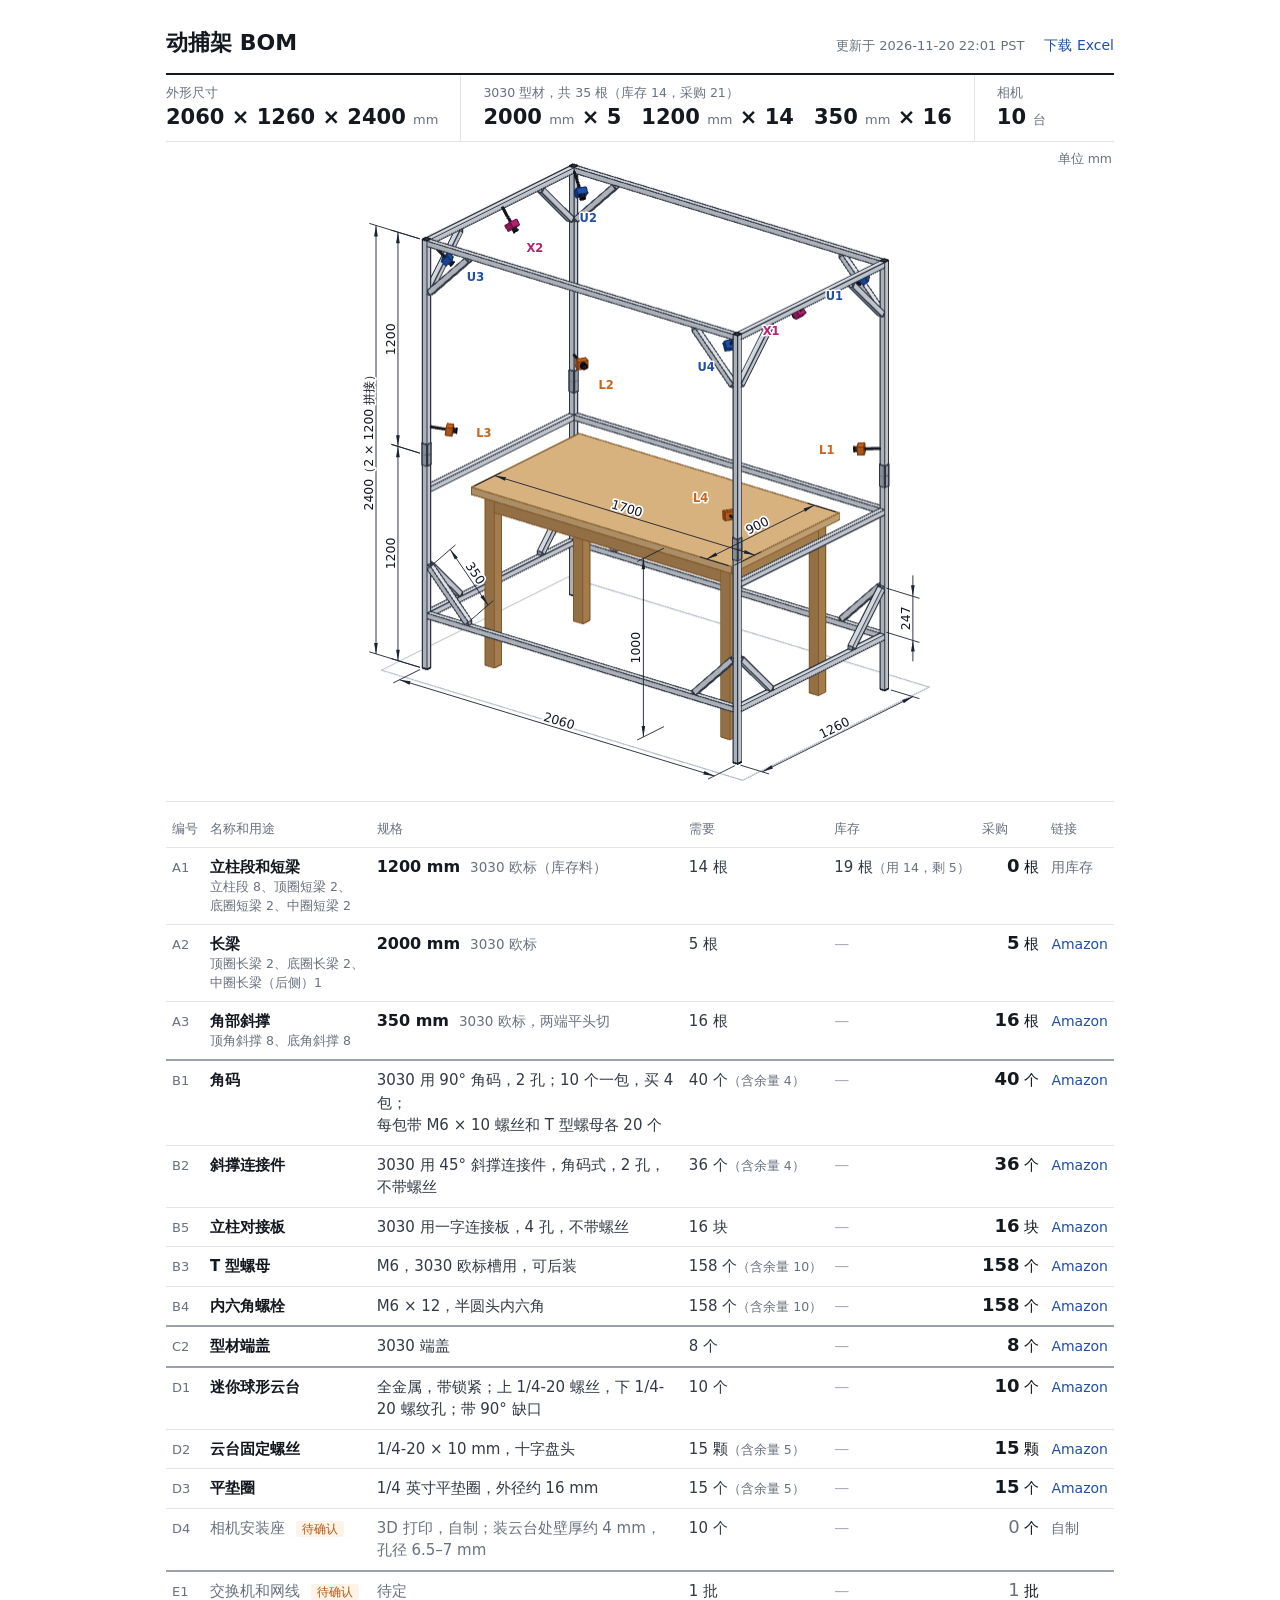
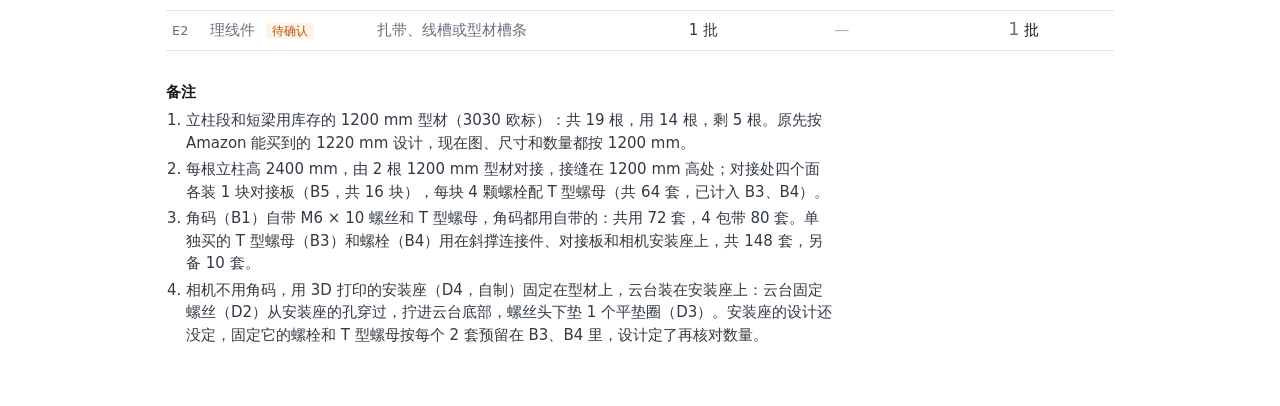
==== commit 28b2bca8: "Mocap BOM: cameras on 3D-printed mounts instead of corner brackets - new row D4: printed camera moun" ====
--- a/mocap-bom/index.html
+++ b/mocap-bom/index.html
@@ -93,7 +93,7 @@
 <script type="importmap">{ "imports": { "three": "./vendor/three.module.js" } }</script>
 </head><body><main>
 <header><h1>动捕架 BOM</h1>
-<nav><span class="upd">更新于 2026-11-20 21:49 PST</span><a href="bom.xlsx" download="动捕架BOM.xlsx">下载 Excel</a></nav></header>
+<nav><span class="upd">更新于 2026-11-20 22:01 PST</span><a href="bom.xlsx" download="动捕架BOM.xlsx">下载 Excel</a></nav></header>
 <dl class="facts">
 <div><dt>外形尺寸</dt><dd>2060 × 1260 × 2400 <i>mm</i></dd></div>
 <div><dt>3030 型材，共 35 根（库存 14，采购 21）</dt><dd><span>2000 <i>mm</i> × 5</span><span>1200 <i>mm</i> × 14</span><span>350 <i>mm</i> × 16</span></dd></div>
@@ -107,23 +107,24 @@
 <tr class="" data-bom="A1" tabindex="0"><td class="id">A1</td><td class="name">立柱段和短梁<small class="use"><span>立柱段 8、</span><span>顶圈短梁 2、</span><span>底圈短梁 2、</span><span>中圈短梁 2</span></small></td><td class="spec"><span class="mlnk"><span class="own">用库存</span></span><b class="key">1200 mm</b><span class="rest">3030 欧标（库存料）</span></td><td class="num need">14 根</td><td class="num have">19 根<small>（用 14，剩 5）</small></td><td class="num buy"><b>0</b> 根</td><td class="lnk"><span class="own">用库存</span></td></tr>
 <tr class="" data-bom="A2" tabindex="0"><td class="id">A2</td><td class="name">长梁<small class="use"><span>顶圈长梁 2、</span><span>底圈长梁 2、</span><span>中圈长梁（后侧）1</span></small></td><td class="spec"><span class="mlnk"><a href="https://www.amazon.com/dp/B0DP2B5RM7" target="_blank" rel="noopener">Amazon</a></span><b class="key">2000 mm</b><span class="rest">3030 欧标</span></td><td class="num need same">5 根</td><td class="num have none"><span class="none">—</span></td><td class="num buy"><b>5</b> 根</td><td class="lnk"><a href="https://www.amazon.com/dp/B0DP2B5RM7" target="_blank" rel="noopener">Amazon</a></td></tr>
 <tr class="" data-bom="A3" tabindex="0"><td class="id">A3</td><td class="name">角部斜撑<small class="use"><span>顶角斜撑 8、</span><span>底角斜撑 8</span></small></td><td class="spec"><span class="mlnk"><a href="https://www.amazon.com/dp/B0DP27VBV5" target="_blank" rel="noopener">Amazon</a></span><b class="key">350 mm</b><span class="rest">3030 欧标，两端平头切</span></td><td class="num need same">16 根</td><td class="num have none"><span class="none">—</span></td><td class="num buy"><b>16</b> 根</td><td class="lnk"><a href="https://www.amazon.com/dp/B0DP27VBV5" target="_blank" rel="noopener">Amazon</a></td></tr>
-<tr class="first"><td class="id">B1</td><td class="name">角码</td><td class="spec"><span class="mlnk"><a href="https://www.amazon.com/dp/B0BJV1PLJR" target="_blank" rel="noopener">Amazon</a></span>3030 用 90° 角码，2 孔；10 个一包，买 5 包；<span class="ph">每包带 M6 × 10 螺丝和 T 型螺母各 20 个</span></td><td class="num need">50 个<small>（含余量 4）</small></td><td class="num have none"><span class="none">—</span></td><td class="num buy"><b>50</b> 个</td><td class="lnk"><a href="https://www.amazon.com/dp/B0BJV1PLJR" target="_blank" rel="noopener">Amazon</a></td></tr>
+<tr class="first"><td class="id">B1</td><td class="name">角码</td><td class="spec"><span class="mlnk"><a href="https://www.amazon.com/dp/B0BJV1PLJR" target="_blank" rel="noopener">Amazon</a></span>3030 用 90° 角码，2 孔；10 个一包，买 4 包；<span class="ph">每包带 M6 × 10 螺丝和 T 型螺母各 20 个</span></td><td class="num need">40 个<small>（含余量 4）</small></td><td class="num have none"><span class="none">—</span></td><td class="num buy"><b>40</b> 个</td><td class="lnk"><a href="https://www.amazon.com/dp/B0BJV1PLJR" target="_blank" rel="noopener">Amazon</a></td></tr>
 <tr class="" data-bom="B2" tabindex="0"><td class="id">B2</td><td class="name">斜撑连接件</td><td class="spec"><span class="mlnk"><a href="https://www.amazon.com/dp/B0DKHVQLH1" target="_blank" rel="noopener">Amazon</a></span>3030 用 45° 斜撑连接件，角码式，2 孔，<span class="ph">不带螺丝</span></td><td class="num need">36 个<small>（含余量 4）</small></td><td class="num have none"><span class="none">—</span></td><td class="num buy"><b>36</b> 个</td><td class="lnk"><a href="https://www.amazon.com/dp/B0DKHVQLH1" target="_blank" rel="noopener">Amazon</a></td></tr>
 <tr class="" data-bom="B5" tabindex="0"><td class="id">B5</td><td class="name">立柱对接板</td><td class="spec"><span class="mlnk"><a href="https://www.amazon.com/dp/B0FQB9CN4D" target="_blank" rel="noopener">Amazon</a></span>3030 用一字连接板，4 孔，<span class="ph">不带螺丝</span></td><td class="num need same">16 块</td><td class="num have none"><span class="none">—</span></td><td class="num buy"><b>16</b> 块</td><td class="lnk"><a href="https://www.amazon.com/dp/B0FQB9CN4D" target="_blank" rel="noopener">Amazon</a></td></tr>
-<tr class=""><td class="id">B3</td><td class="name">T 型螺母</td><td class="spec"><span class="mlnk"><a href="https://www.amazon.com/dp/B0CG4W6Y4R" target="_blank" rel="noopener">Amazon</a></span>M6，3030 欧标槽用，<span class="ph">可后装</span></td><td class="num need">138 个<small>（含余量 10）</small></td><td class="num have none"><span class="none">—</span></td><td class="num buy"><b>138</b> 个</td><td class="lnk"><a href="https://www.amazon.com/dp/B0CG4W6Y4R" target="_blank" rel="noopener">Amazon</a></td></tr>
-<tr class=""><td class="id">B4</td><td class="name">内六角螺栓</td><td class="spec"><span class="mlnk"><a href="https://www.amazon.com/dp/B0GXPW4G4X" target="_blank" rel="noopener">Amazon</a></span>M6 × 12，<span class="ph">半圆头内六角</span></td><td class="num need">138 个<small>（含余量 10）</small></td><td class="num have none"><span class="none">—</span></td><td class="num buy"><b>138</b> 个</td><td class="lnk"><a href="https://www.amazon.com/dp/B0GXPW4G4X" target="_blank" rel="noopener">Amazon</a></td></tr>
+<tr class=""><td class="id">B3</td><td class="name">T 型螺母</td><td class="spec"><span class="mlnk"><a href="https://www.amazon.com/dp/B0CG4W6Y4R" target="_blank" rel="noopener">Amazon</a></span>M6，3030 欧标槽用，<span class="ph">可后装</span></td><td class="num need">158 个<small>（含余量 10）</small></td><td class="num have none"><span class="none">—</span></td><td class="num buy"><b>158</b> 个</td><td class="lnk"><a href="https://www.amazon.com/dp/B0CG4W6Y4R" target="_blank" rel="noopener">Amazon</a></td></tr>
+<tr class=""><td class="id">B4</td><td class="name">内六角螺栓</td><td class="spec"><span class="mlnk"><a href="https://www.amazon.com/dp/B0GXPW4G4X" target="_blank" rel="noopener">Amazon</a></span>M6 × 12，<span class="ph">半圆头内六角</span></td><td class="num need">158 个<small>（含余量 10）</small></td><td class="num have none"><span class="none">—</span></td><td class="num buy"><b>158</b> 个</td><td class="lnk"><a href="https://www.amazon.com/dp/B0GXPW4G4X" target="_blank" rel="noopener">Amazon</a></td></tr>
 <tr class="first" data-bom="C2" tabindex="0"><td class="id">C2</td><td class="name">型材端盖</td><td class="spec"><span class="mlnk"><a href="https://www.amazon.com/dp/B0H6ZDRLQ8" target="_blank" rel="noopener">Amazon</a></span><span class="ph">3030 端盖</span></td><td class="num need same">8 个</td><td class="num have none"><span class="none">—</span></td><td class="num buy"><b>8</b> 个</td><td class="lnk"><a href="https://www.amazon.com/dp/B0H6ZDRLQ8" target="_blank" rel="noopener">Amazon</a></td></tr>
 <tr class="first" data-bom="D1" tabindex="0"><td class="id">D1</td><td class="name">迷你球形云台</td><td class="spec"><span class="mlnk"><a href="https://www.amazon.com/dp/B08M47S5CW" target="_blank" rel="noopener">Amazon</a></span>全金属，带锁紧；上 1/4-20 螺丝，下 1/4-20 螺纹孔；<span class="ph">带 90° 缺口</span></td><td class="num need same">10 个</td><td class="num have none"><span class="none">—</span></td><td class="num buy"><b>10</b> 个</td><td class="lnk"><a href="https://www.amazon.com/dp/B08M47S5CW" target="_blank" rel="noopener">Amazon</a></td></tr>
 <tr class=""><td class="id">D2</td><td class="name">云台固定螺丝</td><td class="spec"><span class="mlnk"><a href="https://www.amazon.com/dp/B0BF551ZRY" target="_blank" rel="noopener">Amazon</a></span>1/4-20 × 10 mm，<span class="ph">十字盘头</span></td><td class="num need">15 颗<small>（含余量 5）</small></td><td class="num have none"><span class="none">—</span></td><td class="num buy"><b>15</b> 颗</td><td class="lnk"><a href="https://www.amazon.com/dp/B0BF551ZRY" target="_blank" rel="noopener">Amazon</a></td></tr>
 <tr class=""><td class="id">D3</td><td class="name">平垫圈</td><td class="spec"><span class="mlnk"><a href="https://www.amazon.com/s?k=1%2F4+inch+flat+washer+SAE+stainless" target="_blank" rel="noopener">Amazon</a></span>1/4 英寸平垫圈，<span class="ph">外径约 16 mm</span></td><td class="num need">15 个<small>（含余量 5）</small></td><td class="num have none"><span class="none">—</span></td><td class="num buy"><b>15</b> 个</td><td class="lnk"><a href="https://www.amazon.com/s?k=1%2F4+inch+flat+washer+SAE+stainless" target="_blank" rel="noopener">Amazon</a></td></tr>
+<tr class="tbd"><td class="id">D4</td><td class="name">相机安装座 <span class="tag">待确认</span></td><td class="spec"><span class="mlnk"><span class="own">自制</span></span>3D 打印，自制；装云台处壁厚约 4 mm，<span class="ph">孔径 6.5–7 mm</span></td><td class="num need">10 个</td><td class="num have none"><span class="none">—</span></td><td class="num buy"><b>0</b> 个</td><td class="lnk"><span class="own">自制</span></td></tr>
 <tr class="tbd first"><td class="id">E1</td><td class="name">交换机和网线 <span class="tag">待确认</span></td><td class="spec"><span class="ph">待定</span></td><td class="num need same">1 批</td><td class="num have none"><span class="none">—</span></td><td class="num buy"><b>1</b> 批</td><td class="lnk"></td></tr>
 <tr class="tbd"><td class="id">E2</td><td class="name">理线件 <span class="tag">待确认</span></td><td class="spec"><span class="ph">扎带、线槽或型材槽条</span></td><td class="num need same">1 批</td><td class="num have none"><span class="none">—</span></td><td class="num buy"><b>1</b> 批</td><td class="lnk"></td></tr>
 </tbody></table></div>
 <section class="notes"><h2>备注</h2>
 <ol><li>立柱段和短梁用库存的 1200 mm 型材（3030 欧标）：共 19 根，用 14 根，剩 5 根。原先按 Amazon 能买到的 1220 mm 设计，现在图、尺寸和数量都按 1200 mm。</li>
 <li>每根立柱高 2400 mm，由 2 根 1200 mm 型材对接，接缝在 1200 mm 高处；对接处四个面各装 1 块对接板（B5，共 16 块），每块 4 颗螺栓配 T 型螺母（共 64 套，已计入 B3、B4）。</li>
-<li>角码（B1）自带 M6 × 10 螺丝和 T 型螺母，角码都用自带的：共用 82 套，5 包带 100 套。单独买的 T 型螺母（B3）和螺栓（B4）只用在斜撑连接件和对接板上，共 128 套，另备 10 套。</li>
-<li>云台装在角码上：云台固定螺丝（D2）从角码的孔穿过，拧进云台底部，螺丝头下垫 1 个平垫圈（D3）。</li></ol></section>
+<li>角码（B1）自带 M6 × 10 螺丝和 T 型螺母，角码都用自带的：共用 72 套，4 包带 80 套。单独买的 T 型螺母（B3）和螺栓（B4）用在斜撑连接件、对接板和相机安装座上，共 148 套，另备 10 套。</li>
+<li>相机不用角码，用 3D 打印的安装座（D4，自制）固定在型材上，云台装在安装座上：云台固定螺丝（D2）从安装座的孔穿过，拧进云台底部，螺丝头下垫 1 个平垫圈（D3）。安装座的设计还没定，固定它的螺栓和 T 型螺母按每个 2 套预留在 B3、B4 里，设计定了再核对数量。</li></ol></section>
 
 </main>
 <script type="application/json" id="bom-model">{"units":"mm","bbox":[[-1030.0,-630.0,0],[1030.0,630.0,2403.0]],"centre":[0,0,1200.0],"rows":{"A1":{"name":"立柱段和短梁","spec":"3030 欧标（库存料），1200 mm","qty":14,"unit":"根","installed":14},"A2":{"name":"长梁","spec":"3030 欧标，2000 mm","qty":5,"unit":"根","installed":5},"A3":{"name":"角部斜撑","spec":"3030 欧标，350 mm，两端平头切","qty":16,"unit":"根","installed":16},"B2":{"name":"斜撑连接件","spec":"3030 用 45° 斜撑连接件，角码式，2 孔，不带螺丝","qty":36,"unit":"个","installed":32},"B5":{"name":"立柱对接板","spec":"3030 用一字连接板，4 孔，不带螺丝","qty":16,"unit":"块","installed":16},"C2":{"name":"型材端盖","spec":"3030 端盖","qty":8,"unit":"个","installed":8},"D1":{"name":"迷你球形云台","spec":"全金属，带锁紧；上 1/4-20 螺丝，下 1/4-20 螺纹孔；带 90° 缺口","qty":10,"unit":"个","installed":10}},"parts":[{"bom":"A1","kind":"bar","mat":"alu","a":[1015.0,615.0,0.0],"b":[1015.0,615.0,1200.0],"n":[1.0,0.0,0.0],"len":1200.0,"name":"立柱段"},{"bom":"A1","kind":"bar","mat":"alu","a":[1015.0,615.0,1200.0],"b":[1015.0,615.0,2400.0],"n":[1.0,0.0,0.0],"len":1200.0,"name":"立柱段"},{"bom":"C2","kind":"box","mat":"dark","c":[1015.0,615.0,2401.5],"size":[30.0,30.0,3.0]},{"bom":"C2","kind":"box","mat":"dark","c":[1015.0,615.0,1.5],"size":[30.4,30.4,3.0]},{"bom":"B5","kind":"box","mat":"steel","c":[1032.0,615.0,1200.0],"size":[4.0,30.0,120.0]},{"bom":"B5","kind":"box","mat":"steel","c":[1015.0,632.0,1200.0],"size":[30.0,4.0,120.0]},{"bom":"B5","kind":"box","mat":"steel","c":[998.0,615.0,1200.0],"size":[4.0,30.0,120.0]},{"bom":"B5","kind":"box","mat":"steel","c":[1015.0,598.0,1200.0],"size":[30.0,4.0,120.0]},{"bom":"A1","kind":"bar","mat":"alu","a":[-1015.0,615.0,0.0],"b":[-1015.0,615.0,1200.0],"n":[1.0,0.0,0.0],"len":1200.0,"name":"立柱段"},{"bom":"A1","kind":"bar","mat":"alu","a":[-1015.0,615.0,1200.0],"b":[-1015.0,615.0,2400.0],"n":[1.0,0.0,0.0],"len":1200.0,"name":"立柱段"},{"bom":"C2","kind":"box","mat":"dark","c":[-1015.0,615.0,2401.5],"size":[30.0,30.0,3.0]},{"bom":"C2","kind":"box","mat":"dark","c":[-1015.0,615.0,1.5],"size":[30.4,30.4,3.0]},{"bom":"B5","kind":"box","mat":"steel","c":[-1032.0,615.0,1200.0],"size":[4.0,30.0,120.0]},{"bom":"B5","kind":"box","mat":"steel","c":[-1015.0,632.0,1200.0],"size":[30.0,4.0,120.0]},{"bom":"B5","kind":"box","mat":"steel","c":[-998.0,615.0,1200.0],"size":[4.0,30.0,120.0]},{"bom":"B5","kind":"box","mat":"steel","c":[-1015.0,598.0,1200.0],"size":[30.0,4.0,120.0]},{"bom":"A1","kind":"bar","mat":"alu","a":[-1015.0,-615.0,0.0],"b":[-1015.0,-615.0,1200.0],"n":[1.0,0.0,0.0],"len":1200.0,"name":"立柱段"},{"bom":"A1","kind":"bar","mat":"alu","a":[-1015.0,-615.0,1200.0],"b":[-1015.0,-615.0,2400.0],"n":[1.0,0.0,0.0],"len":1200.0,"name":"立柱段"},{"bom":"C2","kind":"box","mat":"dark","c":[-1015.0,-615.0,2401.5],"size":[30.0,30.0,3.0]},{"bom":"C2","kind":"box","mat":"dark","c":[-1015.0,-615.0,1.5],"size":[30.4,30.4,3.0]},{"bom":"B5","kind":"box","mat":"steel","c":[-1032.0,-615.0,1200.0],"size":[4.0,30.0,120.0]},{"bom":"B5","kind":"box","mat":"steel","c":[-1015.0,-632.0,1200.0],"size":[30.0,4.0,120.0]},{"bom":"B5","kind":"box","mat":"steel","c":[-998.0,-615.0,1200.0],"size":[4.0,30.0,120.0]},{"bom":"B5","kind":"box","mat":"steel","c":[-1015.0,-598.0,1200.0],"size":[30.0,4.0,120.0]},{"bom":"A1","kind":"bar","mat":"alu","a":[1015.0,-615.0,0.0],"b":[1015.0,-615.0,1200.0],"n":[1.0,0.0,0.0],"len":1200.0,"name":"立柱段"},{"bom":"A1","kind":"bar","mat":"alu","a":[1015.0,-615.0,1200.0],"b":[1015.0,-615.0,2400.0],"n":[1.0,0.0,0.0],"len":1200.0,"name":"立柱段"},{"bom":"C2","kind":"box","mat":"dark","c":[1015.0,-615.0,2401.5],"size":[30.0,30.0,3.0]},{"bom":"C2","kind":"box","mat":"dark","c":[1015.0,-615.0,1.5],"size":[30.4,30.4,3.0]},{"bom":"B5","kind":"box","mat":"steel","c":[1032.0,-615.0,1200.0],"size":[4.0,30.0,120.0]},{"bom":"B5","kind":"box","mat":"steel","c":[1015.0,-632.0,1200.0],"size":[30.0,4.0,120.0]},{"bom":"B5","kind":"box","mat":"steel","c":[998.0,-615.0,1200.0],"size":[4.0,30.0,120.0]},{"bom":"B5","kind":"box","mat":"steel","c":[1015.0,-598.0,1200.0],"size":[30.0,4.0,120.0]},{"bom":"A2","kind":"bar","mat":"alu","a":[-1000.0,615.0,2385.0],"b":[1000.0,615.0,2385.0],"n":[0.0,0.0,1.0],"len":2000.0,"name":"顶圈长梁"},{"bom":"A2","kind":"bar","mat":"alu","a":[-1000.0,-615.0,2385.0],"b":[1000.0,-615.0,2385.0],"n":[0.0,0.0,1.0],"len":2000.0,"name":"顶圈长梁"},{"bom":"A1","kind":"bar","mat":"alu","a":[1015.0,-600.0,2385.0],"b":[1015.0,600.0,2385.0],"n":[0.0,0.0,1.0],"len":1200.0,"name":"顶圈短梁"},{"bom":"A1","kind":"bar","mat":"alu","a":[-1015.0,-600.0,2385.0],"b":[-1015.0,600.0,2385.0],"n":[0.0,0.0,1.0],"len":1200.0,"name":"顶圈短梁"},{"bom":"A2","kind":"bar","mat":"alu","a":[-1000.0,615.0,300.0],"b":[1000.0,615.0,300.0],"n":[0.0,0.0,1.0],"len":2000.0,"name":"底圈长梁"},{"bom":"A2","kind":"bar","mat":"alu","a":[-1000.0,-615.0,300.0],"b":[1000.0,-615.0,300.0],"n":[0.0,0.0,1.0],"len":2000.0,"name":"底圈长梁"},{"bom":"A1","kind":"bar","mat":"alu","a":[1015.0,-600.0,300.0],"b":[1015.0,600.0,300.0],"n":[0.0,0.0,1.0],"len":1200.0,"name":"底圈短梁"},{"bom":"A1","kind":"bar","mat":"alu","a":[-1015.0,-600.0,300.0],"b":[-1015.0,600.0,300.0],"n":[0.0,0.0,1.0],"len":1200.0,"name":"底圈短梁"},{"bom":"A2","kind":"bar","mat":"alu","a":[-1000.0,615.0,1000.0],"b":[1000.0,615.0,1000.0],"n":[0.0,0.0,1.0],"len":2000.0,"name":"中圈长梁（后侧）"},{"bom":"A1","kind":"bar","mat":"alu","a":[1015.0,-600.0,1000.0],"b":[1015.0,600.0,1000.0],"n":[0.0,0.0,1.0],"len":1200.0,"name":"中圈短梁"},{"bom":"A1","kind":"bar","mat":"alu","a":[-1015.0,-600.0,1000.0],"b":[-1015.0,600.0,1000.0],"n":[0.0,0.0,1.0],"len":1200.0,"name":"中圈短梁"},{"bom":"A3","kind":"bar","mat":"alu","a":[741.906,615.0,2359.393],"b":[989.393,615.0,2111.906],"n":[0.0,1.0,0.0],"len":350.0,"name":"顶角斜撑"},{"bom":"B2","kind":"prism","mat":"steel","pts":[[752.513,615.0,2370.0],[731.299,615.0,2348.787],[731.299,615.0,2370.0]],"n":[0.0,1.0,0.0],"t":30.0},{"bom":"B2","kind":"prism","mat":"steel","pts":[[1000.0,615.0,2122.513],[978.787,615.0,2101.299],[1000.0,615.0,2101.299]],"n":[0.0,1.0,0.0],"t":30.0},{"bom":"A3","kind":"bar","mat":"alu","a":[1015.0,341.906,2359.393],"b":[1015.0,589.393,2111.906],"n":[1.0,0.0,0.0],"len":350.0,"name":"顶角斜撑"},{"bom":"B2","kind":"prism","mat":"steel","pts":[[1015.0,352.513,2370.0],[1015.0,331.299,2348.787],[1015.0,331.299,2370.0]],"n":[1.0,0.0,0.0],"t":30.0},{"bom":"B2","kind":"prism","mat":"steel","pts":[[1015.0,600.0,2122.513],[1015.0,578.787,2101.299],[1015.0,600.0,2101.299]],"n":[1.0,0.0,0.0],"t":30.0},{"bom":"A3","kind":"bar","mat":"alu","a":[741.906,615.0,325.607],"b":[989.393,615.0,573.094],"n":[0.0,1.0,0.0],"len":350.0,"name":"底角斜撑"},{"bom":"B2","kind":"prism","mat":"steel","pts":[[752.513,615.0,315.0],[731.299,615.0,336.213],[731.299,615.0,315.0]],"n":[0.0,1.0,0.0],"t":30.0},{"bom":"B2","kind":"prism","mat":"steel","pts":[[1000.0,615.0,562.487],[978.787,615.0,583.701],[1000.0,615.0,583.701]],"n":[0.0,1.0,0.0],"t":30.0},{"bom":"A3","kind":"bar","mat":"alu","a":[1015.0,341.906,325.607],"b":[1015.0,589.393,573.094],"n":[1.0,0.0,0.0],"len":350.0,"name":"底角斜撑"},{"bom":"B2","kind":"prism","mat":"steel","pts":[[1015.0,352.513,315.0],[1015.0,331.299,336.213],[1015.0,331.299,315.0]],"n":[1.0,0.0,0.0],"t":30.0},{"bom":"B2","kind":"prism","mat":"steel","pts":[[1015.0,600.0,562.487],[1015.0,578.787,583.701],[1015.0,600.0,583.701]],"n":[1.0,0.0,0.0],"t":30.0},{"bom":"A3","kind":"bar","mat":"alu","a":[-741.906,615.0,2359.393],"b":[-989.393,615.0,2111.906],"n":[0.0,1.0,0.0],"len":350.0,"name":"顶角斜撑"},{"bom":"B2","kind":"prism","mat":"steel","pts":[[-752.513,615.0,2370.0],[-731.299,615.0,2348.787],[-731.299,615.0,2370.0]],"n":[0.0,1.0,0.0],"t":30.0},{"bom":"B2","kind":"prism","mat":"steel","pts":[[-1000.0,615.0,2122.513],[-978.787,615.0,2101.299],[-1000.0,615.0,2101.299]],"n":[0.0,1.0,0.0],"t":30.0},{"bom":"A3","kind":"bar","mat":"alu","a":[-1015.0,341.906,2359.393],"b":[-1015.0,589.393,2111.906],"n":[1.0,0.0,0.0],"len":350.0,"name":"顶角斜撑"},{"bom":"B2","kind":"prism","mat":"steel","pts":[[-1015.0,352.513,2370.0],[-1015.0,331.299,2348.787],[-1015.0,331.299,2370.0]],"n":[1.0,0.0,0.0],"t":30.0},{"bom":"B2","kind":"prism","mat":"steel","pts":[[-1015.0,600.0,2122.513],[-1015.0,578.787,2101.299],[-1015.0,600.0,2101.299]],"n":[1.0,0.0,0.0],"t":30.0},{"bom":"A3","kind":"bar","mat":"alu","a":[-741.906,615.0,325.607],"b":[-989.393,615.0,573.094],"n":[0.0,1.0,0.0],"len":350.0,"name":"底角斜撑"},{"bom":"B2","kind":"prism","mat":"steel","pts":[[-752.513,615.0,315.0],[-731.299,615.0,336.213],[-731.299,615.0,315.0]],"n":[0.0,1.0,0.0],"t":30.0},{"bom":"B2","kind":"prism","mat":"steel","pts":[[-1000.0,615.0,562.487],[-978.787,615.0,583.701],[-1000.0,615.0,583.701]],"n":[0.0,1.0,0.0],"t":30.0},{"bom":"A3","kind":"bar","mat":"alu","a":[-1015.0,341.906,325.607],"b":[-1015.0,589.393,573.094],"n":[1.0,0.0,0.0],"len":350.0,"name":"底角斜撑"},{"bom":"B2","kind":"prism","mat":"steel","pts":[[-1015.0,352.513,315.0],[-1015.0,331.299,336.213],[-1015.0,331.299,315.0]],"n":[1.0,0.0,0.0],"t":30.0},{"bom":"B2","kind":"prism","mat":"steel","pts":[[-1015.0,600.0,562.487],[-1015.0,578.787,583.701],[-1015.0,600.0,583.701]],"n":[1.0,0.0,0.0],"t":30.0},{"bom":"A3","kind":"bar","mat":"alu","a":[-741.906,-615.0,2359.393],"b":[-989.393,-615.0,2111.906],"n":[0.0,1.0,0.0],"len":350.0,"name":"顶角斜撑"},{"bom":"B2","kind":"prism","mat":"steel","pts":[[-752.513,-615.0,2370.0],[-731.299,-615.0,2348.787],[-731.299,-615.0,2370.0]],"n":[0.0,1.0,0.0],"t":30.0},{"bom":"B2","kind":"prism","mat":"steel","pts":[[-1000.0,-615.0,2122.513],[-978.787,-615.0,2101.299],[-1000.0,-615.0,2101.299]],"n":[0.0,1.0,0.0],"t":30.0},{"bom":"A3","kind":"bar","mat":"alu","a":[-1015.0,-341.906,2359.393],"b":[-1015.0,-589.393,2111.906],"n":[1.0,0.0,0.0],"len":350.0,"name":"顶角斜撑"},{"bom":"B2","kind":"prism","mat":"steel","pts":[[-1015.0,-352.513,2370.0],[-1015.0,-331.299,2348.787],[-1015.0,-331.299,2370.0]],"n":[1.0,0.0,0.0],"t":30.0},{"bom":"B2","kind":"prism","mat":"steel","pts":[[-1015.0,-600.0,2122.513],[-1015.0,-578.787,2101.299],[-1015.0,-600.0,2101.299]],"n":[1.0,0.0,0.0],"t":30.0},{"bom":"A3","kind":"bar","mat":"alu","a":[-741.906,-615.0,325.607],"b":[-989.393,-615.0,573.094],"n":[0.0,1.0,0.0],"len":350.0,"name":"底角斜撑"},{"bom":"B2","kind":"prism","mat":"steel","pts":[[-752.513,-615.0,315.0],[-731.299,-615.0,336.213],[-731.299,-615.0,315.0]],"n":[0.0,1.0,0.0],"t":30.0},{"bom":"B2","kind":"prism","mat":"steel","pts":[[-1000.0,-615.0,562.487],[-978.787,-615.0,583.701],[-1000.0,-615.0,583.701]],"n":[0.0,1.0,0.0],"t":30.0},{"bom":"A3","kind":"bar","mat":"alu","a":[-1015.0,-341.906,325.607],"b":[-1015.0,-589.393,573.094],"n":[1.0,0.0,0.0],"len":350.0,"name":"底角斜撑"},{"bom":"B2","kind":"prism","mat":"steel","pts":[[-1015.0,-352.513,315.0],[-1015.0,-331.299,336.213],[-1015.0,-331.299,315.0]],"n":[1.0,0.0,0.0],"t":30.0},{"bom":"B2","kind":"prism","mat":"steel","pts":[[-1015.0,-600.0,562.487],[-1015.0,-578.787,583.701],[-1015.0,-600.0,583.701]],"n":[1.0,0.0,0.0],"t":30.0},{"bom":"A3","kind":"bar","mat":"alu","a":[741.906,-615.0,2359.393],"b":[989.393,-615.0,2111.906],"n":[0.0,1.0,0.0],"len":350.0,"name":"顶角斜撑"},{"bom":"B2","kind":"prism","mat":"steel","pts":[[752.513,-615.0,2370.0],[731.299,-615.0,2348.787],[731.299,-615.0,2370.0]],"n":[0.0,1.0,0.0],"t":30.0},{"bom":"B2","kind":"prism","mat":"steel","pts":[[1000.0,-615.0,2122.513],[978.787,-615.0,2101.299],[1000.0,-615.0,2101.299]],"n":[0.0,1.0,0.0],"t":30.0},{"bom":"A3","kind":"bar","mat":"alu","a":[1015.0,-341.906,2359.393],"b":[1015.0,-589.393,2111.906],"n":[1.0,0.0,0.0],"len":350.0,"name":"顶角斜撑"},{"bom":"B2","kind":"prism","mat":"steel","pts":[[1015.0,-352.513,2370.0],[1015.0,-331.299,2348.787],[1015.0,-331.299,2370.0]],"n":[1.0,0.0,0.0],"t":30.0},{"bom":"B2","kind":"prism","mat":"steel","pts":[[1015.0,-600.0,2122.513],[1015.0,-578.787,2101.299],[1015.0,-600.0,2101.299]],"n":[1.0,0.0,0.0],"t":30.0},{"bom":"A3","kind":"bar","mat":"alu","a":[741.906,-615.0,325.607],"b":[989.393,-615.0,573.094],"n":[0.0,1.0,0.0],"len":350.0,"name":"底角斜撑"},{"bom":"B2","kind":"prism","mat":"steel","pts":[[752.513,-615.0,315.0],[731.299,-615.0,336.213],[731.299,-615.0,315.0]],"n":[0.0,1.0,0.0],"t":30.0},{"bom":"B2","kind":"prism","mat":"steel","pts":[[1000.0,-615.0,562.487],[978.787,-615.0,583.701],[1000.0,-615.0,583.701]],"n":[0.0,1.0,0.0],"t":30.0},{"bom":"A3","kind":"bar","mat":"alu","a":[1015.0,-341.906,325.607],"b":[1015.0,-589.393,573.094],"n":[1.0,0.0,0.0],"len":350.0,"name":"底角斜撑"},{"bom":"B2","kind":"prism","mat":"steel","pts":[[1015.0,-352.513,315.0],[1015.0,-331.299,336.213],[1015.0,-331.299,315.0]],"n":[1.0,0.0,0.0],"t":30.0},{"bom":"B2","kind":"prism","mat":"steel","pts":[[1015.0,-600.0,562.487],[1015.0,-578.787,583.701],[1015.0,-600.0,583.701]],"n":[1.0,0.0,0.0],"t":30.0},{"bom":"D1","kind":"camera","mat":"upper","name":"U1","at":[1015.0,615.0,2400.0],"mount":[1000.0,600.0,2380.0],"pos":[922.87,559.177,2295.616],"aim":[-0.614,-0.372,-0.696],"body":[54.0,44.0,34.0],"lens":[15.0,20.0]},{"bom":"D1","kind":"camera","mat":"lower","name":"L1","at":[1015.0,615.0,1350.0],"mount":[1000.0,600.0,1350.0],"pos":[912.732,553.035,1339.924],"aim":[-0.852,-0.516,-0.084],"body":[54.0,44.0,34.0],"lens":[15.0,20.0]},{"bom":"D1","kind":"camera","mat":"upper","name":"U2","at":[-1015.0,615.0,2400.0],"mount":[-1000.0,600.0,2380.0],"pos":[-922.87,559.177,2295.616],"aim":[0.614,-0.372,-0.696],"body":[54.0,44.0,34.0],"lens":[15.0,20.0]},{"bom":"D1","kind":"camera","mat":"lower","name":"L2","at":[-1015.0,615.0,1350.0],"mount":[-1000.0,600.0,1350.0],"pos":[-912.732,553.035,1339.924],"aim":[0.852,-0.516,-0.084],"body":[54.0,44.0,34.0],"lens":[15.0,20.0]},{"bom":"D1","kind":"camera","mat":"upper","name":"U3","at":[-1015.0,-615.0,2400.0],"mount":[-1000.0,-600.0,2380.0],"pos":[-922.87,-559.177,2295.616],"aim":[0.614,0.372,-0.696],"body":[54.0,44.0,34.0],"lens":[15.0,20.0]},{"bom":"D1","kind":"camera","mat":"lower","name":"L3","at":[-1015.0,-615.0,1350.0],"mount":[-1000.0,-600.0,1350.0],"pos":[-912.732,-553.035,1339.924],"aim":[0.852,0.516,-0.084],"body":[54.0,44.0,34.0],"lens":[15.0,20.0]},{"bom":"D1","kind":"camera","mat":"upper","name":"U4","at":[1015.0,-615.0,2400.0],"mount":[1000.0,-600.0,2380.0],"pos":[922.87,-559.177,2295.616],"aim":[-0.614,0.372,-0.696],"body":[54.0,44.0,34.0],"lens":[15.0,20.0]},{"bom":"D1","kind":"camera","mat":"lower","name":"L4","at":[1015.0,-615.0,1350.0],"mount":[1000.0,-600.0,1350.0],"pos":[912.732,-553.035,1339.924],"aim":[-0.852,0.516,-0.084],"body":[54.0,44.0,34.0],"lens":[15.0,20.0]},{"bom":"D1","kind":"camera","mat":"extra","name":"X1","at":[1015.0,0.0,2385.0],"mount":[1000.0,0.0,2380.0],"pos":[935.008,0.0,2295.55],"aim":[-0.667,0.0,-0.745],"body":[54.0,44.0,34.0],"lens":[15.0,20.0]},{"bom":"D1","kind":"camera","mat":"extra","name":"X2","at":[-1015.0,0.0,2385.0],"mount":[-1000.0,0.0,2380.0],"pos":[-935.008,0.0,2295.55],"aim":[0.667,0.0,-0.745],"body":[54.0,44.0,34.0],"lens":[15.0,20.0]},{"bom":null,"kind":"box","mat":"wood_top","c":[0.0,0.0,980.0],"size":[1700.0,900.0,40.0]},{"bom":null,"kind":"box","mat":"wood_leg","c":[770.0,370.0,480.0],"size":[60.0,60.0,960.0]},{"bom":null,"kind":"box","mat":"wood_leg","c":[-770.0,370.0,480.0],"size":[60.0,60.0,960.0]},{"bom":null,"kind":"box","mat":"wood_leg","c":[-770.0,-370.0,480.0],"size":[60.0,60.0,960.0]},{"bom":null,"kind":"box","mat":"wood_leg","c":[770.0,-370.0,480.0],"size":[60.0,60.0,960.0]},{"bom":null,"kind":"box","mat":"wood_leg","c":[0.0,390.0,915.0],"size":[1480.0,20.0,90.0]},{"bom":null,"kind":"box","mat":"wood_leg","c":[790.0,0.0,915.0],"size":[20.0,680.0,90.0]},{"bom":null,"kind":"box","mat":"wood_leg","c":[0.0,-390.0,915.0],"size":[1480.0,20.0,90.0]},{"bom":null,"kind":"box","mat":"wood_leg","c":[-790.0,0.0,915.0],"size":[20.0,680.0,90.0]}],"dims":{"front":[{"a":[-999.9999999999999,-630.0,0.0],"b":[999.9999999999999,-630.0,0.0],"e":[0,0,-1],"side":"below","order":0,"base":null,"needs":null},{"a":[-1030.0,-630.0,0.0],"b":[1030.0,-630.0,0.0],"e":[0,0,-1],"side":"below","order":1,"base":null,"needs":null},{"a":[731.2994231491119,-630.0,2348.7867965644036],"b":[978.7867965644035,-630.0,2101.299423149112],"e":[-0.7071067811865475,0.0,-0.7071067811865475],"side":"brace-len","order":0,"base":null,"needs":null},{"a":[999.9999999999999,-630.0,2370.0],"b":[999.9999999999999,-630.0,2122.5126265847084],"e":[1,0,0],"side":"brace-leg","order":0,"base":1030.0,"needs":null},{"a":[-1030.0,-630.0,0.0],"b":[-1030.0,-630.0,300.0],"e":[-1,0,0],"side":"levels","order":0,"base":null,"needs":null},{"a":[-1030.0,-630.0,0.0],"b":[-1030.0,-630.0,1000.0],"e":[-1,0,0],"side":"levels","order":1,"base":null,"needs":null},{"a":[-1030.0,-630.0,0.0],"b":[-1030.0,-630.0,1200.0],"e":[-1,0,0],"side":"levels","order":2,"base":null,"needs":null},{"a":[-1030.0,-630.0,0.0],"b":[-1030.0,-630.0,1350.0],"e":[-1,0,0],"side":"levels","order":3,"base":null,"needs":"cameras"},{"a":[-1030.0,-630.0,0.0],"b":[-1030.0,-630.0,2400.0],"e":[-1,0,0],"side":"levels","order":4,"base":null,"needs":null,"note":"（2 × 1200 拼接）"}],"side":[{"a":[-1030.0,600.0,0.0],"b":[-1030.0,-600.0,0.0],"e":[0,0,-1],"side":"below","order":0,"base":null,"needs":null},{"a":[-1030.0,630.0,0.0],"b":[-1030.0,-630.0,0.0],"e":[0,0,-1],"side":"below","order":1,"base":null,"needs":null},{"a":[-1030.0,-630.0,0.0],"b":[-1030.0,-630.0,300.0],"e":[0,-1,0],"side":"levels","order":0,"base":null,"needs":null},{"a":[-1030.0,-630.0,0.0],"b":[-1030.0,-630.0,1000.0],"e":[0,-1,0],"side":"levels","order":1,"base":null,"needs":null},{"a":[-1030.0,-630.0,0.0],"b":[-1030.0,-630.0,1200.0],"e":[0,-1,0],"side":"levels","order":2,"base":null,"needs":null},{"a":[-1030.0,-630.0,0.0],"b":[-1030.0,-630.0,1350.0],"e":[0,-1,0],"side":"levels","order":3,"base":null,"needs":"cameras"},{"a":[-1030.0,-630.0,0.0],"b":[-1030.0,-630.0,2400.0],"e":[0,-1,0],"side":"levels","order":4,"base":null,"needs":null,"note":"（2 × 1200 拼接）"}],"top":[{"a":[-850.0,-450.0,2400.0],"b":[850.0,-450.0,2400.0],"e":[0,-1,0],"side":"below","order":0,"base":630.0,"needs":"table"},{"a":[-1030.0,-630.0,2400.0],"b":[1030.0,-630.0,2400.0],"e":[0,-1,0],"side":"below","order":1,"base":630.0,"needs":null},{"a":[-850.0,-450.0,2400.0],"b":[-850.0,450.0,2400.0],"e":[-1,0,0],"side":"left","order":0,"base":1030.0,"needs":"table"},{"a":[-1030.0,-630.0,2400.0],"b":[-1030.0,630.0,2400.0],"e":[-1,0,0],"side":"left","order":1,"base":1030.0,"needs":null}],"iso":[{"a":[-1030.0,-630.0,0.0],"b":[1030.0,-630.0,0.0],"e":[0,-1,0],"side":"below","order":0,"base":null,"needs":null},{"a":[1030.0,-630.0,0.0],"b":[1030.0,630.0,0.0],"e":[1,0,0],"side":"right","order":0,"base":null,"needs":null},{"a":[-1030.0,-630.0,0.0],"b":[-1030.0,-630.0,2400.0],"e":[-1,0,0],"side":"levels","order":0,"base":null,"needs":null,"tier":1,"group":"post","note":"（2 × 1200 拼接）"},{"a":[-1030.0,-630.0,0.0],"b":[-1030.0,-630.0,1200.0],"e":[-1,0,0],"side":"post-lo","order":0,"base":null,"needs":null,"tier":0,"group":"post"},{"a":[-1030.0,-630.0,1200.0],"b":[-1030.0,-630.0,2400.0],"e":[-1,0,0],"side":"post-hi","order":0,"base":null,"needs":null,"tier":0,"group":"post"},{"a":[-850.0,-450.0,1000.0],"b":[850.0,-450.0,1000.0],"e":[0,1,0],"side":"table-l","order":0,"base":null,"needs":"table"},{"a":[850.0,-450.0,1000.0],"b":[850.0,450.0,1000.0],"e":[-1,0,0],"side":"table-w","order":0,"base":null,"needs":"table"},{"a":[425.0,-450.0,0.0],"b":[425.0,-450.0,1000.0],"e":[0,-1,0],"side":"table-h","order":0,"base":null,"needs":"table"},{"a":[731.2994231491119,-630.0,336.2132034355964],"b":[978.7867965644035,-630.0,583.700576850888],"e":[-0.7071067811865475,0.0,0.7071067811865475],"side":"brace-len","order":0,"base":null,"needs":null},{"a":[999.9999999999999,-630.0,315.0],"b":[999.9999999999999,-630.0,562.4873734152916],"e":[1,0,0],"side":"brace-leg","order":0,"base":1030.0,"needs":null}]}}</script>
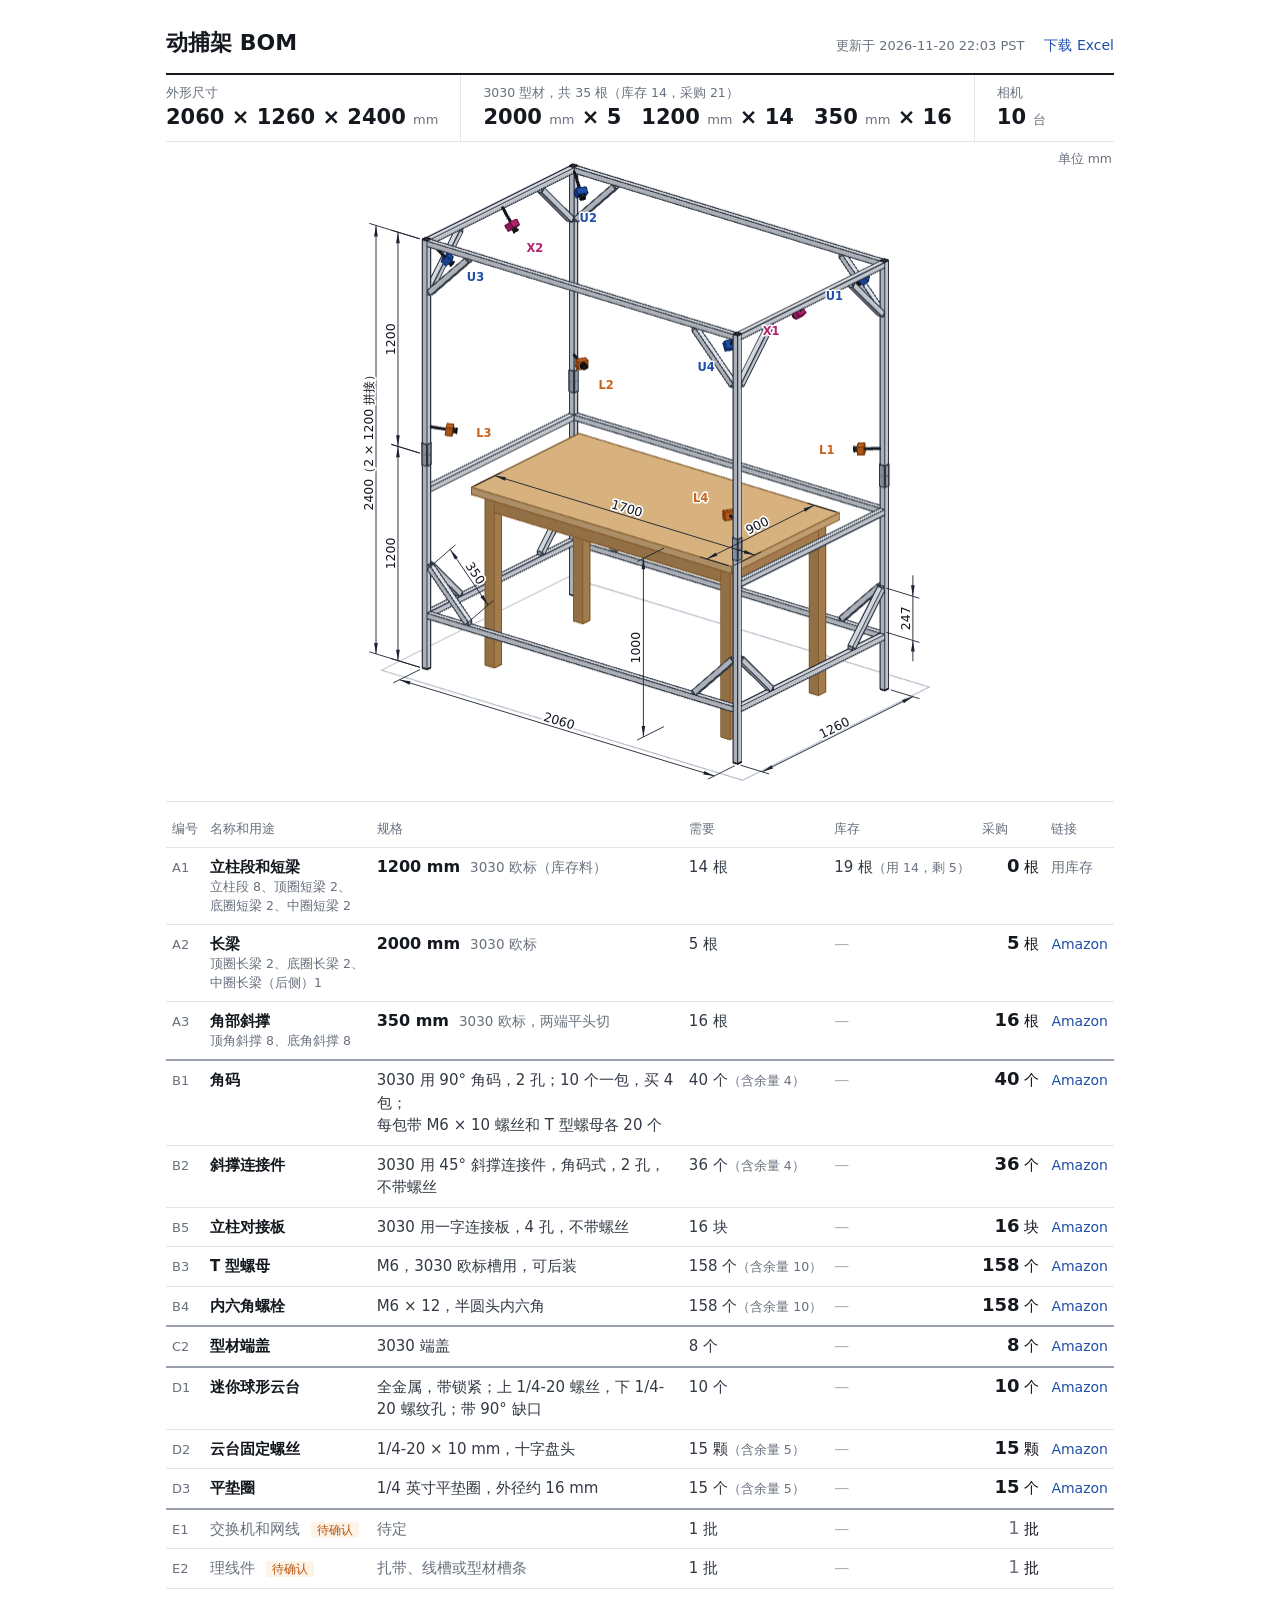
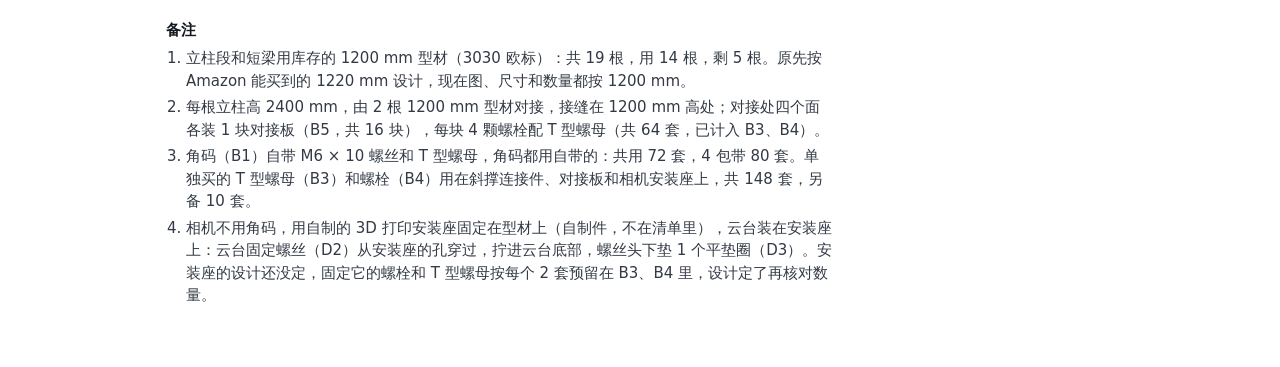
==== commit e4d03d15: "Mocap BOM: drop the printed camera mount row (self-made, not a purchase) Co-Authored-By: Claude Fabl" ====
--- a/mocap-bom/index.html
+++ b/mocap-bom/index.html
@@ -93,7 +93,7 @@
 <script type="importmap">{ "imports": { "three": "./vendor/three.module.js" } }</script>
 </head><body><main>
 <header><h1>动捕架 BOM</h1>
-<nav><span class="upd">更新于 2026-11-20 22:01 PST</span><a href="bom.xlsx" download="动捕架BOM.xlsx">下载 Excel</a></nav></header>
+<nav><span class="upd">更新于 2026-11-20 22:03 PST</span><a href="bom.xlsx" download="动捕架BOM.xlsx">下载 Excel</a></nav></header>
 <dl class="facts">
 <div><dt>外形尺寸</dt><dd>2060 × 1260 × 2400 <i>mm</i></dd></div>
 <div><dt>3030 型材，共 35 根（库存 14，采购 21）</dt><dd><span>2000 <i>mm</i> × 5</span><span>1200 <i>mm</i> × 14</span><span>350 <i>mm</i> × 16</span></dd></div>
@@ -116,7 +116,6 @@
 <tr class="first" data-bom="D1" tabindex="0"><td class="id">D1</td><td class="name">迷你球形云台</td><td class="spec"><span class="mlnk"><a href="https://www.amazon.com/dp/B08M47S5CW" target="_blank" rel="noopener">Amazon</a></span>全金属，带锁紧；上 1/4-20 螺丝，下 1/4-20 螺纹孔；<span class="ph">带 90° 缺口</span></td><td class="num need same">10 个</td><td class="num have none"><span class="none">—</span></td><td class="num buy"><b>10</b> 个</td><td class="lnk"><a href="https://www.amazon.com/dp/B08M47S5CW" target="_blank" rel="noopener">Amazon</a></td></tr>
 <tr class=""><td class="id">D2</td><td class="name">云台固定螺丝</td><td class="spec"><span class="mlnk"><a href="https://www.amazon.com/dp/B0BF551ZRY" target="_blank" rel="noopener">Amazon</a></span>1/4-20 × 10 mm，<span class="ph">十字盘头</span></td><td class="num need">15 颗<small>（含余量 5）</small></td><td class="num have none"><span class="none">—</span></td><td class="num buy"><b>15</b> 颗</td><td class="lnk"><a href="https://www.amazon.com/dp/B0BF551ZRY" target="_blank" rel="noopener">Amazon</a></td></tr>
 <tr class=""><td class="id">D3</td><td class="name">平垫圈</td><td class="spec"><span class="mlnk"><a href="https://www.amazon.com/s?k=1%2F4+inch+flat+washer+SAE+stainless" target="_blank" rel="noopener">Amazon</a></span>1/4 英寸平垫圈，<span class="ph">外径约 16 mm</span></td><td class="num need">15 个<small>（含余量 5）</small></td><td class="num have none"><span class="none">—</span></td><td class="num buy"><b>15</b> 个</td><td class="lnk"><a href="https://www.amazon.com/s?k=1%2F4+inch+flat+washer+SAE+stainless" target="_blank" rel="noopener">Amazon</a></td></tr>
-<tr class="tbd"><td class="id">D4</td><td class="name">相机安装座 <span class="tag">待确认</span></td><td class="spec"><span class="mlnk"><span class="own">自制</span></span>3D 打印，自制；装云台处壁厚约 4 mm，<span class="ph">孔径 6.5–7 mm</span></td><td class="num need">10 个</td><td class="num have none"><span class="none">—</span></td><td class="num buy"><b>0</b> 个</td><td class="lnk"><span class="own">自制</span></td></tr>
 <tr class="tbd first"><td class="id">E1</td><td class="name">交换机和网线 <span class="tag">待确认</span></td><td class="spec"><span class="ph">待定</span></td><td class="num need same">1 批</td><td class="num have none"><span class="none">—</span></td><td class="num buy"><b>1</b> 批</td><td class="lnk"></td></tr>
 <tr class="tbd"><td class="id">E2</td><td class="name">理线件 <span class="tag">待确认</span></td><td class="spec"><span class="ph">扎带、线槽或型材槽条</span></td><td class="num need same">1 批</td><td class="num have none"><span class="none">—</span></td><td class="num buy"><b>1</b> 批</td><td class="lnk"></td></tr>
 </tbody></table></div>
@@ -124,7 +123,7 @@
 <ol><li>立柱段和短梁用库存的 1200 mm 型材（3030 欧标）：共 19 根，用 14 根，剩 5 根。原先按 Amazon 能买到的 1220 mm 设计，现在图、尺寸和数量都按 1200 mm。</li>
 <li>每根立柱高 2400 mm，由 2 根 1200 mm 型材对接，接缝在 1200 mm 高处；对接处四个面各装 1 块对接板（B5，共 16 块），每块 4 颗螺栓配 T 型螺母（共 64 套，已计入 B3、B4）。</li>
 <li>角码（B1）自带 M6 × 10 螺丝和 T 型螺母，角码都用自带的：共用 72 套，4 包带 80 套。单独买的 T 型螺母（B3）和螺栓（B4）用在斜撑连接件、对接板和相机安装座上，共 148 套，另备 10 套。</li>
-<li>相机不用角码，用 3D 打印的安装座（D4，自制）固定在型材上，云台装在安装座上：云台固定螺丝（D2）从安装座的孔穿过，拧进云台底部，螺丝头下垫 1 个平垫圈（D3）。安装座的设计还没定，固定它的螺栓和 T 型螺母按每个 2 套预留在 B3、B4 里，设计定了再核对数量。</li></ol></section>
+<li>相机不用角码，用自制的 3D 打印安装座固定在型材上（自制件，不在清单里），云台装在安装座上：云台固定螺丝（D2）从安装座的孔穿过，拧进云台底部，螺丝头下垫 1 个平垫圈（D3）。安装座的设计还没定，固定它的螺栓和 T 型螺母按每个 2 套预留在 B3、B4 里，设计定了再核对数量。</li></ol></section>
 
 </main>
 <script type="application/json" id="bom-model">{"units":"mm","bbox":[[-1030.0,-630.0,0],[1030.0,630.0,2403.0]],"centre":[0,0,1200.0],"rows":{"A1":{"name":"立柱段和短梁","spec":"3030 欧标（库存料），1200 mm","qty":14,"unit":"根","installed":14},"A2":{"name":"长梁","spec":"3030 欧标，2000 mm","qty":5,"unit":"根","installed":5},"A3":{"name":"角部斜撑","spec":"3030 欧标，350 mm，两端平头切","qty":16,"unit":"根","installed":16},"B2":{"name":"斜撑连接件","spec":"3030 用 45° 斜撑连接件，角码式，2 孔，不带螺丝","qty":36,"unit":"个","installed":32},"B5":{"name":"立柱对接板","spec":"3030 用一字连接板，4 孔，不带螺丝","qty":16,"unit":"块","installed":16},"C2":{"name":"型材端盖","spec":"3030 端盖","qty":8,"unit":"个","installed":8},"D1":{"name":"迷你球形云台","spec":"全金属，带锁紧；上 1/4-20 螺丝，下 1/4-20 螺纹孔；带 90° 缺口","qty":10,"unit":"个","installed":10}},"parts":[{"bom":"A1","kind":"bar","mat":"alu","a":[1015.0,615.0,0.0],"b":[1015.0,615.0,1200.0],"n":[1.0,0.0,0.0],"len":1200.0,"name":"立柱段"},{"bom":"A1","kind":"bar","mat":"alu","a":[1015.0,615.0,1200.0],"b":[1015.0,615.0,2400.0],"n":[1.0,0.0,0.0],"len":1200.0,"name":"立柱段"},{"bom":"C2","kind":"box","mat":"dark","c":[1015.0,615.0,2401.5],"size":[30.0,30.0,3.0]},{"bom":"C2","kind":"box","mat":"dark","c":[1015.0,615.0,1.5],"size":[30.4,30.4,3.0]},{"bom":"B5","kind":"box","mat":"steel","c":[1032.0,615.0,1200.0],"size":[4.0,30.0,120.0]},{"bom":"B5","kind":"box","mat":"steel","c":[1015.0,632.0,1200.0],"size":[30.0,4.0,120.0]},{"bom":"B5","kind":"box","mat":"steel","c":[998.0,615.0,1200.0],"size":[4.0,30.0,120.0]},{"bom":"B5","kind":"box","mat":"steel","c":[1015.0,598.0,1200.0],"size":[30.0,4.0,120.0]},{"bom":"A1","kind":"bar","mat":"alu","a":[-1015.0,615.0,0.0],"b":[-1015.0,615.0,1200.0],"n":[1.0,0.0,0.0],"len":1200.0,"name":"立柱段"},{"bom":"A1","kind":"bar","mat":"alu","a":[-1015.0,615.0,1200.0],"b":[-1015.0,615.0,2400.0],"n":[1.0,0.0,0.0],"len":1200.0,"name":"立柱段"},{"bom":"C2","kind":"box","mat":"dark","c":[-1015.0,615.0,2401.5],"size":[30.0,30.0,3.0]},{"bom":"C2","kind":"box","mat":"dark","c":[-1015.0,615.0,1.5],"size":[30.4,30.4,3.0]},{"bom":"B5","kind":"box","mat":"steel","c":[-1032.0,615.0,1200.0],"size":[4.0,30.0,120.0]},{"bom":"B5","kind":"box","mat":"steel","c":[-1015.0,632.0,1200.0],"size":[30.0,4.0,120.0]},{"bom":"B5","kind":"box","mat":"steel","c":[-998.0,615.0,1200.0],"size":[4.0,30.0,120.0]},{"bom":"B5","kind":"box","mat":"steel","c":[-1015.0,598.0,1200.0],"size":[30.0,4.0,120.0]},{"bom":"A1","kind":"bar","mat":"alu","a":[-1015.0,-615.0,0.0],"b":[-1015.0,-615.0,1200.0],"n":[1.0,0.0,0.0],"len":1200.0,"name":"立柱段"},{"bom":"A1","kind":"bar","mat":"alu","a":[-1015.0,-615.0,1200.0],"b":[-1015.0,-615.0,2400.0],"n":[1.0,0.0,0.0],"len":1200.0,"name":"立柱段"},{"bom":"C2","kind":"box","mat":"dark","c":[-1015.0,-615.0,2401.5],"size":[30.0,30.0,3.0]},{"bom":"C2","kind":"box","mat":"dark","c":[-1015.0,-615.0,1.5],"size":[30.4,30.4,3.0]},{"bom":"B5","kind":"box","mat":"steel","c":[-1032.0,-615.0,1200.0],"size":[4.0,30.0,120.0]},{"bom":"B5","kind":"box","mat":"steel","c":[-1015.0,-632.0,1200.0],"size":[30.0,4.0,120.0]},{"bom":"B5","kind":"box","mat":"steel","c":[-998.0,-615.0,1200.0],"size":[4.0,30.0,120.0]},{"bom":"B5","kind":"box","mat":"steel","c":[-1015.0,-598.0,1200.0],"size":[30.0,4.0,120.0]},{"bom":"A1","kind":"bar","mat":"alu","a":[1015.0,-615.0,0.0],"b":[1015.0,-615.0,1200.0],"n":[1.0,0.0,0.0],"len":1200.0,"name":"立柱段"},{"bom":"A1","kind":"bar","mat":"alu","a":[1015.0,-615.0,1200.0],"b":[1015.0,-615.0,2400.0],"n":[1.0,0.0,0.0],"len":1200.0,"name":"立柱段"},{"bom":"C2","kind":"box","mat":"dark","c":[1015.0,-615.0,2401.5],"size":[30.0,30.0,3.0]},{"bom":"C2","kind":"box","mat":"dark","c":[1015.0,-615.0,1.5],"size":[30.4,30.4,3.0]},{"bom":"B5","kind":"box","mat":"steel","c":[1032.0,-615.0,1200.0],"size":[4.0,30.0,120.0]},{"bom":"B5","kind":"box","mat":"steel","c":[1015.0,-632.0,1200.0],"size":[30.0,4.0,120.0]},{"bom":"B5","kind":"box","mat":"steel","c":[998.0,-615.0,1200.0],"size":[4.0,30.0,120.0]},{"bom":"B5","kind":"box","mat":"steel","c":[1015.0,-598.0,1200.0],"size":[30.0,4.0,120.0]},{"bom":"A2","kind":"bar","mat":"alu","a":[-1000.0,615.0,2385.0],"b":[1000.0,615.0,2385.0],"n":[0.0,0.0,1.0],"len":2000.0,"name":"顶圈长梁"},{"bom":"A2","kind":"bar","mat":"alu","a":[-1000.0,-615.0,2385.0],"b":[1000.0,-615.0,2385.0],"n":[0.0,0.0,1.0],"len":2000.0,"name":"顶圈长梁"},{"bom":"A1","kind":"bar","mat":"alu","a":[1015.0,-600.0,2385.0],"b":[1015.0,600.0,2385.0],"n":[0.0,0.0,1.0],"len":1200.0,"name":"顶圈短梁"},{"bom":"A1","kind":"bar","mat":"alu","a":[-1015.0,-600.0,2385.0],"b":[-1015.0,600.0,2385.0],"n":[0.0,0.0,1.0],"len":1200.0,"name":"顶圈短梁"},{"bom":"A2","kind":"bar","mat":"alu","a":[-1000.0,615.0,300.0],"b":[1000.0,615.0,300.0],"n":[0.0,0.0,1.0],"len":2000.0,"name":"底圈长梁"},{"bom":"A2","kind":"bar","mat":"alu","a":[-1000.0,-615.0,300.0],"b":[1000.0,-615.0,300.0],"n":[0.0,0.0,1.0],"len":2000.0,"name":"底圈长梁"},{"bom":"A1","kind":"bar","mat":"alu","a":[1015.0,-600.0,300.0],"b":[1015.0,600.0,300.0],"n":[0.0,0.0,1.0],"len":1200.0,"name":"底圈短梁"},{"bom":"A1","kind":"bar","mat":"alu","a":[-1015.0,-600.0,300.0],"b":[-1015.0,600.0,300.0],"n":[0.0,0.0,1.0],"len":1200.0,"name":"底圈短梁"},{"bom":"A2","kind":"bar","mat":"alu","a":[-1000.0,615.0,1000.0],"b":[1000.0,615.0,1000.0],"n":[0.0,0.0,1.0],"len":2000.0,"name":"中圈长梁（后侧）"},{"bom":"A1","kind":"bar","mat":"alu","a":[1015.0,-600.0,1000.0],"b":[1015.0,600.0,1000.0],"n":[0.0,0.0,1.0],"len":1200.0,"name":"中圈短梁"},{"bom":"A1","kind":"bar","mat":"alu","a":[-1015.0,-600.0,1000.0],"b":[-1015.0,600.0,1000.0],"n":[0.0,0.0,1.0],"len":1200.0,"name":"中圈短梁"},{"bom":"A3","kind":"bar","mat":"alu","a":[741.906,615.0,2359.393],"b":[989.393,615.0,2111.906],"n":[0.0,1.0,0.0],"len":350.0,"name":"顶角斜撑"},{"bom":"B2","kind":"prism","mat":"steel","pts":[[752.513,615.0,2370.0],[731.299,615.0,2348.787],[731.299,615.0,2370.0]],"n":[0.0,1.0,0.0],"t":30.0},{"bom":"B2","kind":"prism","mat":"steel","pts":[[1000.0,615.0,2122.513],[978.787,615.0,2101.299],[1000.0,615.0,2101.299]],"n":[0.0,1.0,0.0],"t":30.0},{"bom":"A3","kind":"bar","mat":"alu","a":[1015.0,341.906,2359.393],"b":[1015.0,589.393,2111.906],"n":[1.0,0.0,0.0],"len":350.0,"name":"顶角斜撑"},{"bom":"B2","kind":"prism","mat":"steel","pts":[[1015.0,352.513,2370.0],[1015.0,331.299,2348.787],[1015.0,331.299,2370.0]],"n":[1.0,0.0,0.0],"t":30.0},{"bom":"B2","kind":"prism","mat":"steel","pts":[[1015.0,600.0,2122.513],[1015.0,578.787,2101.299],[1015.0,600.0,2101.299]],"n":[1.0,0.0,0.0],"t":30.0},{"bom":"A3","kind":"bar","mat":"alu","a":[741.906,615.0,325.607],"b":[989.393,615.0,573.094],"n":[0.0,1.0,0.0],"len":350.0,"name":"底角斜撑"},{"bom":"B2","kind":"prism","mat":"steel","pts":[[752.513,615.0,315.0],[731.299,615.0,336.213],[731.299,615.0,315.0]],"n":[0.0,1.0,0.0],"t":30.0},{"bom":"B2","kind":"prism","mat":"steel","pts":[[1000.0,615.0,562.487],[978.787,615.0,583.701],[1000.0,615.0,583.701]],"n":[0.0,1.0,0.0],"t":30.0},{"bom":"A3","kind":"bar","mat":"alu","a":[1015.0,341.906,325.607],"b":[1015.0,589.393,573.094],"n":[1.0,0.0,0.0],"len":350.0,"name":"底角斜撑"},{"bom":"B2","kind":"prism","mat":"steel","pts":[[1015.0,352.513,315.0],[1015.0,331.299,336.213],[1015.0,331.299,315.0]],"n":[1.0,0.0,0.0],"t":30.0},{"bom":"B2","kind":"prism","mat":"steel","pts":[[1015.0,600.0,562.487],[1015.0,578.787,583.701],[1015.0,600.0,583.701]],"n":[1.0,0.0,0.0],"t":30.0},{"bom":"A3","kind":"bar","mat":"alu","a":[-741.906,615.0,2359.393],"b":[-989.393,615.0,2111.906],"n":[0.0,1.0,0.0],"len":350.0,"name":"顶角斜撑"},{"bom":"B2","kind":"prism","mat":"steel","pts":[[-752.513,615.0,2370.0],[-731.299,615.0,2348.787],[-731.299,615.0,2370.0]],"n":[0.0,1.0,0.0],"t":30.0},{"bom":"B2","kind":"prism","mat":"steel","pts":[[-1000.0,615.0,2122.513],[-978.787,615.0,2101.299],[-1000.0,615.0,2101.299]],"n":[0.0,1.0,0.0],"t":30.0},{"bom":"A3","kind":"bar","mat":"alu","a":[-1015.0,341.906,2359.393],"b":[-1015.0,589.393,2111.906],"n":[1.0,0.0,0.0],"len":350.0,"name":"顶角斜撑"},{"bom":"B2","kind":"prism","mat":"steel","pts":[[-1015.0,352.513,2370.0],[-1015.0,331.299,2348.787],[-1015.0,331.299,2370.0]],"n":[1.0,0.0,0.0],"t":30.0},{"bom":"B2","kind":"prism","mat":"steel","pts":[[-1015.0,600.0,2122.513],[-1015.0,578.787,2101.299],[-1015.0,600.0,2101.299]],"n":[1.0,0.0,0.0],"t":30.0},{"bom":"A3","kind":"bar","mat":"alu","a":[-741.906,615.0,325.607],"b":[-989.393,615.0,573.094],"n":[0.0,1.0,0.0],"len":350.0,"name":"底角斜撑"},{"bom":"B2","kind":"prism","mat":"steel","pts":[[-752.513,615.0,315.0],[-731.299,615.0,336.213],[-731.299,615.0,315.0]],"n":[0.0,1.0,0.0],"t":30.0},{"bom":"B2","kind":"prism","mat":"steel","pts":[[-1000.0,615.0,562.487],[-978.787,615.0,583.701],[-1000.0,615.0,583.701]],"n":[0.0,1.0,0.0],"t":30.0},{"bom":"A3","kind":"bar","mat":"alu","a":[-1015.0,341.906,325.607],"b":[-1015.0,589.393,573.094],"n":[1.0,0.0,0.0],"len":350.0,"name":"底角斜撑"},{"bom":"B2","kind":"prism","mat":"steel","pts":[[-1015.0,352.513,315.0],[-1015.0,331.299,336.213],[-1015.0,331.299,315.0]],"n":[1.0,0.0,0.0],"t":30.0},{"bom":"B2","kind":"prism","mat":"steel","pts":[[-1015.0,600.0,562.487],[-1015.0,578.787,583.701],[-1015.0,600.0,583.701]],"n":[1.0,0.0,0.0],"t":30.0},{"bom":"A3","kind":"bar","mat":"alu","a":[-741.906,-615.0,2359.393],"b":[-989.393,-615.0,2111.906],"n":[0.0,1.0,0.0],"len":350.0,"name":"顶角斜撑"},{"bom":"B2","kind":"prism","mat":"steel","pts":[[-752.513,-615.0,2370.0],[-731.299,-615.0,2348.787],[-731.299,-615.0,2370.0]],"n":[0.0,1.0,0.0],"t":30.0},{"bom":"B2","kind":"prism","mat":"steel","pts":[[-1000.0,-615.0,2122.513],[-978.787,-615.0,2101.299],[-1000.0,-615.0,2101.299]],"n":[0.0,1.0,0.0],"t":30.0},{"bom":"A3","kind":"bar","mat":"alu","a":[-1015.0,-341.906,2359.393],"b":[-1015.0,-589.393,2111.906],"n":[1.0,0.0,0.0],"len":350.0,"name":"顶角斜撑"},{"bom":"B2","kind":"prism","mat":"steel","pts":[[-1015.0,-352.513,2370.0],[-1015.0,-331.299,2348.787],[-1015.0,-331.299,2370.0]],"n":[1.0,0.0,0.0],"t":30.0},{"bom":"B2","kind":"prism","mat":"steel","pts":[[-1015.0,-600.0,2122.513],[-1015.0,-578.787,2101.299],[-1015.0,-600.0,2101.299]],"n":[1.0,0.0,0.0],"t":30.0},{"bom":"A3","kind":"bar","mat":"alu","a":[-741.906,-615.0,325.607],"b":[-989.393,-615.0,573.094],"n":[0.0,1.0,0.0],"len":350.0,"name":"底角斜撑"},{"bom":"B2","kind":"prism","mat":"steel","pts":[[-752.513,-615.0,315.0],[-731.299,-615.0,336.213],[-731.299,-615.0,315.0]],"n":[0.0,1.0,0.0],"t":30.0},{"bom":"B2","kind":"prism","mat":"steel","pts":[[-1000.0,-615.0,562.487],[-978.787,-615.0,583.701],[-1000.0,-615.0,583.701]],"n":[0.0,1.0,0.0],"t":30.0},{"bom":"A3","kind":"bar","mat":"alu","a":[-1015.0,-341.906,325.607],"b":[-1015.0,-589.393,573.094],"n":[1.0,0.0,0.0],"len":350.0,"name":"底角斜撑"},{"bom":"B2","kind":"prism","mat":"steel","pts":[[-1015.0,-352.513,315.0],[-1015.0,-331.299,336.213],[-1015.0,-331.299,315.0]],"n":[1.0,0.0,0.0],"t":30.0},{"bom":"B2","kind":"prism","mat":"steel","pts":[[-1015.0,-600.0,562.487],[-1015.0,-578.787,583.701],[-1015.0,-600.0,583.701]],"n":[1.0,0.0,0.0],"t":30.0},{"bom":"A3","kind":"bar","mat":"alu","a":[741.906,-615.0,2359.393],"b":[989.393,-615.0,2111.906],"n":[0.0,1.0,0.0],"len":350.0,"name":"顶角斜撑"},{"bom":"B2","kind":"prism","mat":"steel","pts":[[752.513,-615.0,2370.0],[731.299,-615.0,2348.787],[731.299,-615.0,2370.0]],"n":[0.0,1.0,0.0],"t":30.0},{"bom":"B2","kind":"prism","mat":"steel","pts":[[1000.0,-615.0,2122.513],[978.787,-615.0,2101.299],[1000.0,-615.0,2101.299]],"n":[0.0,1.0,0.0],"t":30.0},{"bom":"A3","kind":"bar","mat":"alu","a":[1015.0,-341.906,2359.393],"b":[1015.0,-589.393,2111.906],"n":[1.0,0.0,0.0],"len":350.0,"name":"顶角斜撑"},{"bom":"B2","kind":"prism","mat":"steel","pts":[[1015.0,-352.513,2370.0],[1015.0,-331.299,2348.787],[1015.0,-331.299,2370.0]],"n":[1.0,0.0,0.0],"t":30.0},{"bom":"B2","kind":"prism","mat":"steel","pts":[[1015.0,-600.0,2122.513],[1015.0,-578.787,2101.299],[1015.0,-600.0,2101.299]],"n":[1.0,0.0,0.0],"t":30.0},{"bom":"A3","kind":"bar","mat":"alu","a":[741.906,-615.0,325.607],"b":[989.393,-615.0,573.094],"n":[0.0,1.0,0.0],"len":350.0,"name":"底角斜撑"},{"bom":"B2","kind":"prism","mat":"steel","pts":[[752.513,-615.0,315.0],[731.299,-615.0,336.213],[731.299,-615.0,315.0]],"n":[0.0,1.0,0.0],"t":30.0},{"bom":"B2","kind":"prism","mat":"steel","pts":[[1000.0,-615.0,562.487],[978.787,-615.0,583.701],[1000.0,-615.0,583.701]],"n":[0.0,1.0,0.0],"t":30.0},{"bom":"A3","kind":"bar","mat":"alu","a":[1015.0,-341.906,325.607],"b":[1015.0,-589.393,573.094],"n":[1.0,0.0,0.0],"len":350.0,"name":"底角斜撑"},{"bom":"B2","kind":"prism","mat":"steel","pts":[[1015.0,-352.513,315.0],[1015.0,-331.299,336.213],[1015.0,-331.299,315.0]],"n":[1.0,0.0,0.0],"t":30.0},{"bom":"B2","kind":"prism","mat":"steel","pts":[[1015.0,-600.0,562.487],[1015.0,-578.787,583.701],[1015.0,-600.0,583.701]],"n":[1.0,0.0,0.0],"t":30.0},{"bom":"D1","kind":"camera","mat":"upper","name":"U1","at":[1015.0,615.0,2400.0],"mount":[1000.0,600.0,2380.0],"pos":[922.87,559.177,2295.616],"aim":[-0.614,-0.372,-0.696],"body":[54.0,44.0,34.0],"lens":[15.0,20.0]},{"bom":"D1","kind":"camera","mat":"lower","name":"L1","at":[1015.0,615.0,1350.0],"mount":[1000.0,600.0,1350.0],"pos":[912.732,553.035,1339.924],"aim":[-0.852,-0.516,-0.084],"body":[54.0,44.0,34.0],"lens":[15.0,20.0]},{"bom":"D1","kind":"camera","mat":"upper","name":"U2","at":[-1015.0,615.0,2400.0],"mount":[-1000.0,600.0,2380.0],"pos":[-922.87,559.177,2295.616],"aim":[0.614,-0.372,-0.696],"body":[54.0,44.0,34.0],"lens":[15.0,20.0]},{"bom":"D1","kind":"camera","mat":"lower","name":"L2","at":[-1015.0,615.0,1350.0],"mount":[-1000.0,600.0,1350.0],"pos":[-912.732,553.035,1339.924],"aim":[0.852,-0.516,-0.084],"body":[54.0,44.0,34.0],"lens":[15.0,20.0]},{"bom":"D1","kind":"camera","mat":"upper","name":"U3","at":[-1015.0,-615.0,2400.0],"mount":[-1000.0,-600.0,2380.0],"pos":[-922.87,-559.177,2295.616],"aim":[0.614,0.372,-0.696],"body":[54.0,44.0,34.0],"lens":[15.0,20.0]},{"bom":"D1","kind":"camera","mat":"lower","name":"L3","at":[-1015.0,-615.0,1350.0],"mount":[-1000.0,-600.0,1350.0],"pos":[-912.732,-553.035,1339.924],"aim":[0.852,0.516,-0.084],"body":[54.0,44.0,34.0],"lens":[15.0,20.0]},{"bom":"D1","kind":"camera","mat":"upper","name":"U4","at":[1015.0,-615.0,2400.0],"mount":[1000.0,-600.0,2380.0],"pos":[922.87,-559.177,2295.616],"aim":[-0.614,0.372,-0.696],"body":[54.0,44.0,34.0],"lens":[15.0,20.0]},{"bom":"D1","kind":"camera","mat":"lower","name":"L4","at":[1015.0,-615.0,1350.0],"mount":[1000.0,-600.0,1350.0],"pos":[912.732,-553.035,1339.924],"aim":[-0.852,0.516,-0.084],"body":[54.0,44.0,34.0],"lens":[15.0,20.0]},{"bom":"D1","kind":"camera","mat":"extra","name":"X1","at":[1015.0,0.0,2385.0],"mount":[1000.0,0.0,2380.0],"pos":[935.008,0.0,2295.55],"aim":[-0.667,0.0,-0.745],"body":[54.0,44.0,34.0],"lens":[15.0,20.0]},{"bom":"D1","kind":"camera","mat":"extra","name":"X2","at":[-1015.0,0.0,2385.0],"mount":[-1000.0,0.0,2380.0],"pos":[-935.008,0.0,2295.55],"aim":[0.667,0.0,-0.745],"body":[54.0,44.0,34.0],"lens":[15.0,20.0]},{"bom":null,"kind":"box","mat":"wood_top","c":[0.0,0.0,980.0],"size":[1700.0,900.0,40.0]},{"bom":null,"kind":"box","mat":"wood_leg","c":[770.0,370.0,480.0],"size":[60.0,60.0,960.0]},{"bom":null,"kind":"box","mat":"wood_leg","c":[-770.0,370.0,480.0],"size":[60.0,60.0,960.0]},{"bom":null,"kind":"box","mat":"wood_leg","c":[-770.0,-370.0,480.0],"size":[60.0,60.0,960.0]},{"bom":null,"kind":"box","mat":"wood_leg","c":[770.0,-370.0,480.0],"size":[60.0,60.0,960.0]},{"bom":null,"kind":"box","mat":"wood_leg","c":[0.0,390.0,915.0],"size":[1480.0,20.0,90.0]},{"bom":null,"kind":"box","mat":"wood_leg","c":[790.0,0.0,915.0],"size":[20.0,680.0,90.0]},{"bom":null,"kind":"box","mat":"wood_leg","c":[0.0,-390.0,915.0],"size":[1480.0,20.0,90.0]},{"bom":null,"kind":"box","mat":"wood_leg","c":[-790.0,0.0,915.0],"size":[20.0,680.0,90.0]}],"dims":{"front":[{"a":[-999.9999999999999,-630.0,0.0],"b":[999.9999999999999,-630.0,0.0],"e":[0,0,-1],"side":"below","order":0,"base":null,"needs":null},{"a":[-1030.0,-630.0,0.0],"b":[1030.0,-630.0,0.0],"e":[0,0,-1],"side":"below","order":1,"base":null,"needs":null},{"a":[731.2994231491119,-630.0,2348.7867965644036],"b":[978.7867965644035,-630.0,2101.299423149112],"e":[-0.7071067811865475,0.0,-0.7071067811865475],"side":"brace-len","order":0,"base":null,"needs":null},{"a":[999.9999999999999,-630.0,2370.0],"b":[999.9999999999999,-630.0,2122.5126265847084],"e":[1,0,0],"side":"brace-leg","order":0,"base":1030.0,"needs":null},{"a":[-1030.0,-630.0,0.0],"b":[-1030.0,-630.0,300.0],"e":[-1,0,0],"side":"levels","order":0,"base":null,"needs":null},{"a":[-1030.0,-630.0,0.0],"b":[-1030.0,-630.0,1000.0],"e":[-1,0,0],"side":"levels","order":1,"base":null,"needs":null},{"a":[-1030.0,-630.0,0.0],"b":[-1030.0,-630.0,1200.0],"e":[-1,0,0],"side":"levels","order":2,"base":null,"needs":null},{"a":[-1030.0,-630.0,0.0],"b":[-1030.0,-630.0,1350.0],"e":[-1,0,0],"side":"levels","order":3,"base":null,"needs":"cameras"},{"a":[-1030.0,-630.0,0.0],"b":[-1030.0,-630.0,2400.0],"e":[-1,0,0],"side":"levels","order":4,"base":null,"needs":null,"note":"（2 × 1200 拼接）"}],"side":[{"a":[-1030.0,600.0,0.0],"b":[-1030.0,-600.0,0.0],"e":[0,0,-1],"side":"below","order":0,"base":null,"needs":null},{"a":[-1030.0,630.0,0.0],"b":[-1030.0,-630.0,0.0],"e":[0,0,-1],"side":"below","order":1,"base":null,"needs":null},{"a":[-1030.0,-630.0,0.0],"b":[-1030.0,-630.0,300.0],"e":[0,-1,0],"side":"levels","order":0,"base":null,"needs":null},{"a":[-1030.0,-630.0,0.0],"b":[-1030.0,-630.0,1000.0],"e":[0,-1,0],"side":"levels","order":1,"base":null,"needs":null},{"a":[-1030.0,-630.0,0.0],"b":[-1030.0,-630.0,1200.0],"e":[0,-1,0],"side":"levels","order":2,"base":null,"needs":null},{"a":[-1030.0,-630.0,0.0],"b":[-1030.0,-630.0,1350.0],"e":[0,-1,0],"side":"levels","order":3,"base":null,"needs":"cameras"},{"a":[-1030.0,-630.0,0.0],"b":[-1030.0,-630.0,2400.0],"e":[0,-1,0],"side":"levels","order":4,"base":null,"needs":null,"note":"（2 × 1200 拼接）"}],"top":[{"a":[-850.0,-450.0,2400.0],"b":[850.0,-450.0,2400.0],"e":[0,-1,0],"side":"below","order":0,"base":630.0,"needs":"table"},{"a":[-1030.0,-630.0,2400.0],"b":[1030.0,-630.0,2400.0],"e":[0,-1,0],"side":"below","order":1,"base":630.0,"needs":null},{"a":[-850.0,-450.0,2400.0],"b":[-850.0,450.0,2400.0],"e":[-1,0,0],"side":"left","order":0,"base":1030.0,"needs":"table"},{"a":[-1030.0,-630.0,2400.0],"b":[-1030.0,630.0,2400.0],"e":[-1,0,0],"side":"left","order":1,"base":1030.0,"needs":null}],"iso":[{"a":[-1030.0,-630.0,0.0],"b":[1030.0,-630.0,0.0],"e":[0,-1,0],"side":"below","order":0,"base":null,"needs":null},{"a":[1030.0,-630.0,0.0],"b":[1030.0,630.0,0.0],"e":[1,0,0],"side":"right","order":0,"base":null,"needs":null},{"a":[-1030.0,-630.0,0.0],"b":[-1030.0,-630.0,2400.0],"e":[-1,0,0],"side":"levels","order":0,"base":null,"needs":null,"tier":1,"group":"post","note":"（2 × 1200 拼接）"},{"a":[-1030.0,-630.0,0.0],"b":[-1030.0,-630.0,1200.0],"e":[-1,0,0],"side":"post-lo","order":0,"base":null,"needs":null,"tier":0,"group":"post"},{"a":[-1030.0,-630.0,1200.0],"b":[-1030.0,-630.0,2400.0],"e":[-1,0,0],"side":"post-hi","order":0,"base":null,"needs":null,"tier":0,"group":"post"},{"a":[-850.0,-450.0,1000.0],"b":[850.0,-450.0,1000.0],"e":[0,1,0],"side":"table-l","order":0,"base":null,"needs":"table"},{"a":[850.0,-450.0,1000.0],"b":[850.0,450.0,1000.0],"e":[-1,0,0],"side":"table-w","order":0,"base":null,"needs":"table"},{"a":[425.0,-450.0,0.0],"b":[425.0,-450.0,1000.0],"e":[0,-1,0],"side":"table-h","order":0,"base":null,"needs":"table"},{"a":[731.2994231491119,-630.0,336.2132034355964],"b":[978.7867965644035,-630.0,583.700576850888],"e":[-0.7071067811865475,0.0,0.7071067811865475],"side":"brace-len","order":0,"base":null,"needs":null},{"a":[999.9999999999999,-630.0,315.0],"b":[999.9999999999999,-630.0,562.4873734152916],"e":[1,0,0],"side":"brace-leg","order":0,"base":1030.0,"needs":null}]}}</script>
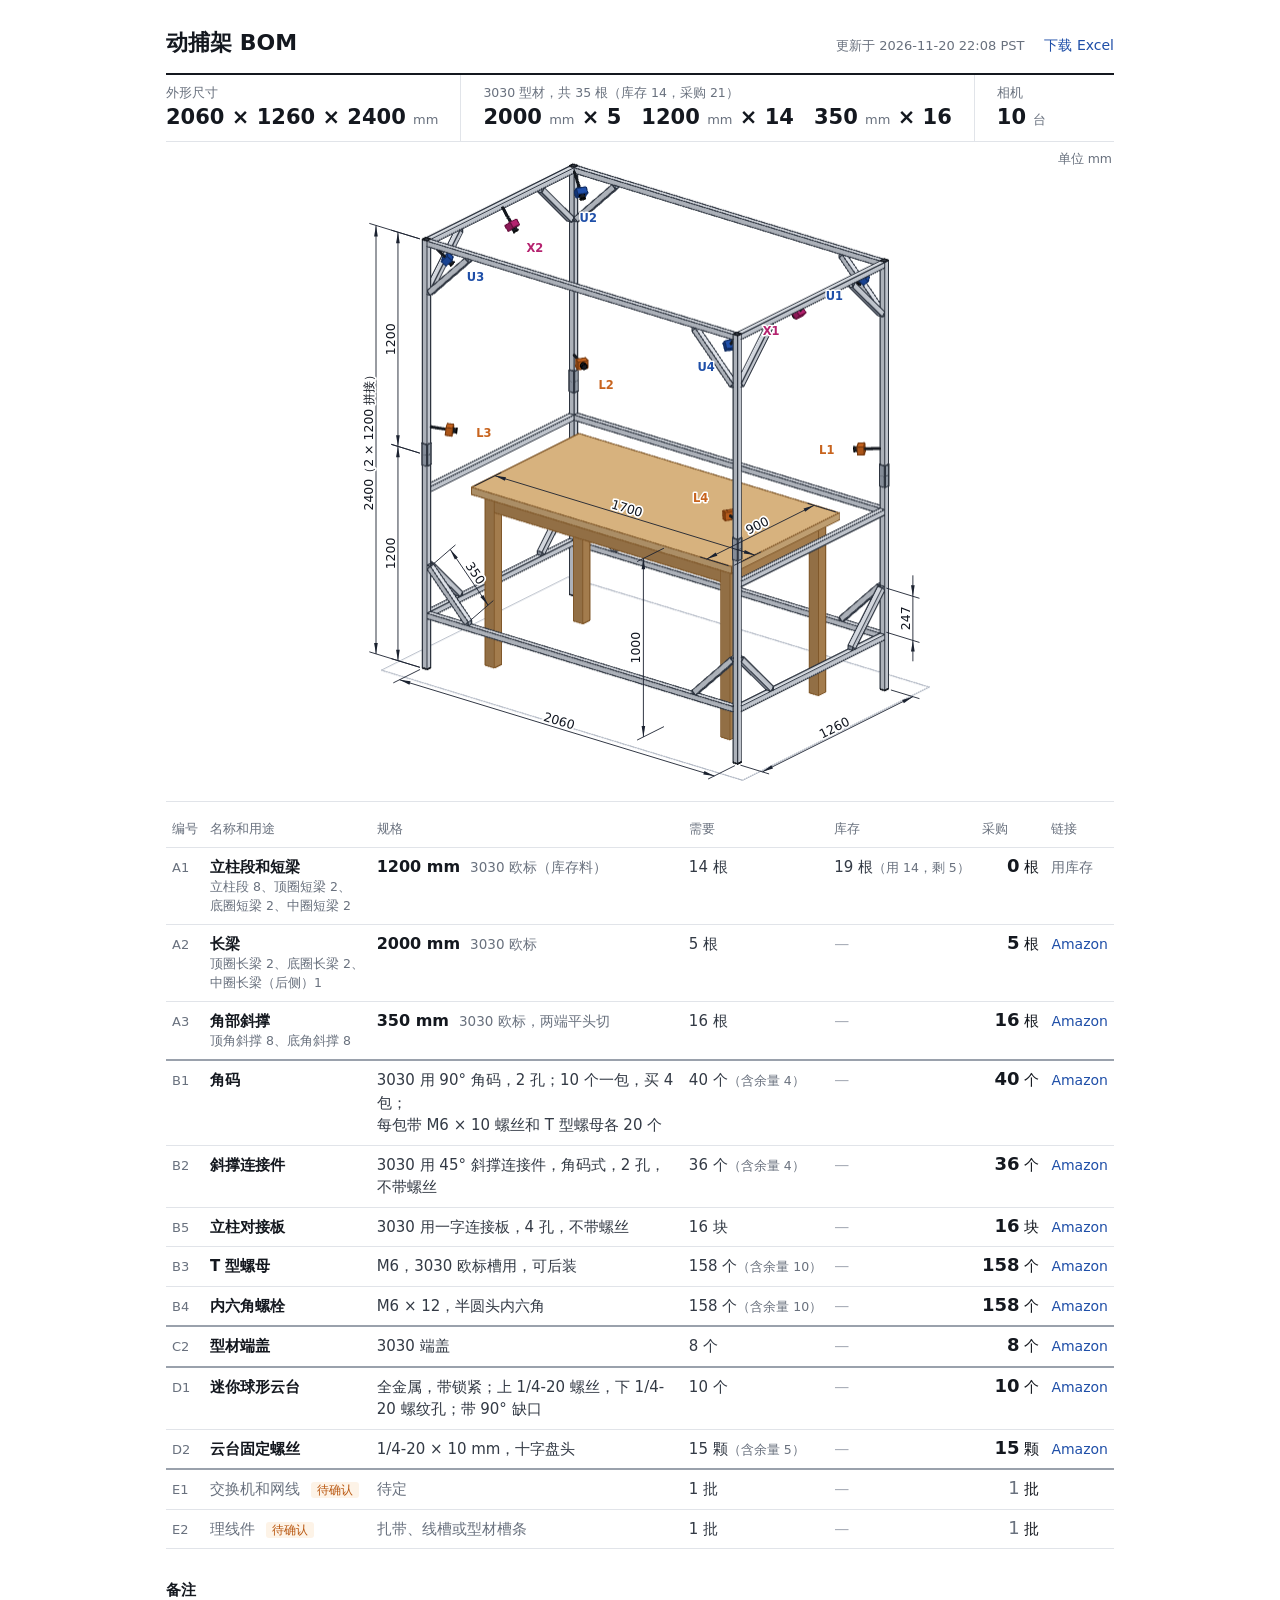
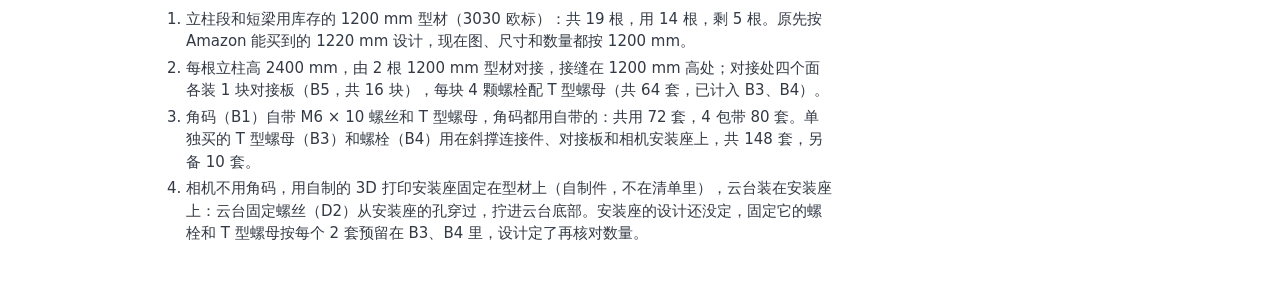
==== commit d5fbabcd: "Mocap BOM: drop the flat washer row Co-Authored-By: Claude Fable 5.2 <noreply@anthropic.com>" ====
--- a/mocap-bom/index.html
+++ b/mocap-bom/index.html
@@ -93,7 +93,7 @@
 <script type="importmap">{ "imports": { "three": "./vendor/three.module.js" } }</script>
 </head><body><main>
 <header><h1>动捕架 BOM</h1>
-<nav><span class="upd">更新于 2026-11-20 22:03 PST</span><a href="bom.xlsx" download="动捕架BOM.xlsx">下载 Excel</a></nav></header>
+<nav><span class="upd">更新于 2026-11-20 22:08 PST</span><a href="bom.xlsx" download="动捕架BOM.xlsx">下载 Excel</a></nav></header>
 <dl class="facts">
 <div><dt>外形尺寸</dt><dd>2060 × 1260 × 2400 <i>mm</i></dd></div>
 <div><dt>3030 型材，共 35 根（库存 14，采购 21）</dt><dd><span>2000 <i>mm</i> × 5</span><span>1200 <i>mm</i> × 14</span><span>350 <i>mm</i> × 16</span></dd></div>
@@ -115,7 +115,6 @@
 <tr class="first" data-bom="C2" tabindex="0"><td class="id">C2</td><td class="name">型材端盖</td><td class="spec"><span class="mlnk"><a href="https://www.amazon.com/dp/B0H6ZDRLQ8" target="_blank" rel="noopener">Amazon</a></span><span class="ph">3030 端盖</span></td><td class="num need same">8 个</td><td class="num have none"><span class="none">—</span></td><td class="num buy"><b>8</b> 个</td><td class="lnk"><a href="https://www.amazon.com/dp/B0H6ZDRLQ8" target="_blank" rel="noopener">Amazon</a></td></tr>
 <tr class="first" data-bom="D1" tabindex="0"><td class="id">D1</td><td class="name">迷你球形云台</td><td class="spec"><span class="mlnk"><a href="https://www.amazon.com/dp/B08M47S5CW" target="_blank" rel="noopener">Amazon</a></span>全金属，带锁紧；上 1/4-20 螺丝，下 1/4-20 螺纹孔；<span class="ph">带 90° 缺口</span></td><td class="num need same">10 个</td><td class="num have none"><span class="none">—</span></td><td class="num buy"><b>10</b> 个</td><td class="lnk"><a href="https://www.amazon.com/dp/B08M47S5CW" target="_blank" rel="noopener">Amazon</a></td></tr>
 <tr class=""><td class="id">D2</td><td class="name">云台固定螺丝</td><td class="spec"><span class="mlnk"><a href="https://www.amazon.com/dp/B0BF551ZRY" target="_blank" rel="noopener">Amazon</a></span>1/4-20 × 10 mm，<span class="ph">十字盘头</span></td><td class="num need">15 颗<small>（含余量 5）</small></td><td class="num have none"><span class="none">—</span></td><td class="num buy"><b>15</b> 颗</td><td class="lnk"><a href="https://www.amazon.com/dp/B0BF551ZRY" target="_blank" rel="noopener">Amazon</a></td></tr>
-<tr class=""><td class="id">D3</td><td class="name">平垫圈</td><td class="spec"><span class="mlnk"><a href="https://www.amazon.com/s?k=1%2F4+inch+flat+washer+SAE+stainless" target="_blank" rel="noopener">Amazon</a></span>1/4 英寸平垫圈，<span class="ph">外径约 16 mm</span></td><td class="num need">15 个<small>（含余量 5）</small></td><td class="num have none"><span class="none">—</span></td><td class="num buy"><b>15</b> 个</td><td class="lnk"><a href="https://www.amazon.com/s?k=1%2F4+inch+flat+washer+SAE+stainless" target="_blank" rel="noopener">Amazon</a></td></tr>
 <tr class="tbd first"><td class="id">E1</td><td class="name">交换机和网线 <span class="tag">待确认</span></td><td class="spec"><span class="ph">待定</span></td><td class="num need same">1 批</td><td class="num have none"><span class="none">—</span></td><td class="num buy"><b>1</b> 批</td><td class="lnk"></td></tr>
 <tr class="tbd"><td class="id">E2</td><td class="name">理线件 <span class="tag">待确认</span></td><td class="spec"><span class="ph">扎带、线槽或型材槽条</span></td><td class="num need same">1 批</td><td class="num have none"><span class="none">—</span></td><td class="num buy"><b>1</b> 批</td><td class="lnk"></td></tr>
 </tbody></table></div>
@@ -123,7 +122,7 @@
 <ol><li>立柱段和短梁用库存的 1200 mm 型材（3030 欧标）：共 19 根，用 14 根，剩 5 根。原先按 Amazon 能买到的 1220 mm 设计，现在图、尺寸和数量都按 1200 mm。</li>
 <li>每根立柱高 2400 mm，由 2 根 1200 mm 型材对接，接缝在 1200 mm 高处；对接处四个面各装 1 块对接板（B5，共 16 块），每块 4 颗螺栓配 T 型螺母（共 64 套，已计入 B3、B4）。</li>
 <li>角码（B1）自带 M6 × 10 螺丝和 T 型螺母，角码都用自带的：共用 72 套，4 包带 80 套。单独买的 T 型螺母（B3）和螺栓（B4）用在斜撑连接件、对接板和相机安装座上，共 148 套，另备 10 套。</li>
-<li>相机不用角码，用自制的 3D 打印安装座固定在型材上（自制件，不在清单里），云台装在安装座上：云台固定螺丝（D2）从安装座的孔穿过，拧进云台底部，螺丝头下垫 1 个平垫圈（D3）。安装座的设计还没定，固定它的螺栓和 T 型螺母按每个 2 套预留在 B3、B4 里，设计定了再核对数量。</li></ol></section>
+<li>相机不用角码，用自制的 3D 打印安装座固定在型材上（自制件，不在清单里），云台装在安装座上：云台固定螺丝（D2）从安装座的孔穿过，拧进云台底部。安装座的设计还没定，固定它的螺栓和 T 型螺母按每个 2 套预留在 B3、B4 里，设计定了再核对数量。</li></ol></section>
 
 </main>
 <script type="application/json" id="bom-model">{"units":"mm","bbox":[[-1030.0,-630.0,0],[1030.0,630.0,2403.0]],"centre":[0,0,1200.0],"rows":{"A1":{"name":"立柱段和短梁","spec":"3030 欧标（库存料），1200 mm","qty":14,"unit":"根","installed":14},"A2":{"name":"长梁","spec":"3030 欧标，2000 mm","qty":5,"unit":"根","installed":5},"A3":{"name":"角部斜撑","spec":"3030 欧标，350 mm，两端平头切","qty":16,"unit":"根","installed":16},"B2":{"name":"斜撑连接件","spec":"3030 用 45° 斜撑连接件，角码式，2 孔，不带螺丝","qty":36,"unit":"个","installed":32},"B5":{"name":"立柱对接板","spec":"3030 用一字连接板，4 孔，不带螺丝","qty":16,"unit":"块","installed":16},"C2":{"name":"型材端盖","spec":"3030 端盖","qty":8,"unit":"个","installed":8},"D1":{"name":"迷你球形云台","spec":"全金属，带锁紧；上 1/4-20 螺丝，下 1/4-20 螺纹孔；带 90° 缺口","qty":10,"unit":"个","installed":10}},"parts":[{"bom":"A1","kind":"bar","mat":"alu","a":[1015.0,615.0,0.0],"b":[1015.0,615.0,1200.0],"n":[1.0,0.0,0.0],"len":1200.0,"name":"立柱段"},{"bom":"A1","kind":"bar","mat":"alu","a":[1015.0,615.0,1200.0],"b":[1015.0,615.0,2400.0],"n":[1.0,0.0,0.0],"len":1200.0,"name":"立柱段"},{"bom":"C2","kind":"box","mat":"dark","c":[1015.0,615.0,2401.5],"size":[30.0,30.0,3.0]},{"bom":"C2","kind":"box","mat":"dark","c":[1015.0,615.0,1.5],"size":[30.4,30.4,3.0]},{"bom":"B5","kind":"box","mat":"steel","c":[1032.0,615.0,1200.0],"size":[4.0,30.0,120.0]},{"bom":"B5","kind":"box","mat":"steel","c":[1015.0,632.0,1200.0],"size":[30.0,4.0,120.0]},{"bom":"B5","kind":"box","mat":"steel","c":[998.0,615.0,1200.0],"size":[4.0,30.0,120.0]},{"bom":"B5","kind":"box","mat":"steel","c":[1015.0,598.0,1200.0],"size":[30.0,4.0,120.0]},{"bom":"A1","kind":"bar","mat":"alu","a":[-1015.0,615.0,0.0],"b":[-1015.0,615.0,1200.0],"n":[1.0,0.0,0.0],"len":1200.0,"name":"立柱段"},{"bom":"A1","kind":"bar","mat":"alu","a":[-1015.0,615.0,1200.0],"b":[-1015.0,615.0,2400.0],"n":[1.0,0.0,0.0],"len":1200.0,"name":"立柱段"},{"bom":"C2","kind":"box","mat":"dark","c":[-1015.0,615.0,2401.5],"size":[30.0,30.0,3.0]},{"bom":"C2","kind":"box","mat":"dark","c":[-1015.0,615.0,1.5],"size":[30.4,30.4,3.0]},{"bom":"B5","kind":"box","mat":"steel","c":[-1032.0,615.0,1200.0],"size":[4.0,30.0,120.0]},{"bom":"B5","kind":"box","mat":"steel","c":[-1015.0,632.0,1200.0],"size":[30.0,4.0,120.0]},{"bom":"B5","kind":"box","mat":"steel","c":[-998.0,615.0,1200.0],"size":[4.0,30.0,120.0]},{"bom":"B5","kind":"box","mat":"steel","c":[-1015.0,598.0,1200.0],"size":[30.0,4.0,120.0]},{"bom":"A1","kind":"bar","mat":"alu","a":[-1015.0,-615.0,0.0],"b":[-1015.0,-615.0,1200.0],"n":[1.0,0.0,0.0],"len":1200.0,"name":"立柱段"},{"bom":"A1","kind":"bar","mat":"alu","a":[-1015.0,-615.0,1200.0],"b":[-1015.0,-615.0,2400.0],"n":[1.0,0.0,0.0],"len":1200.0,"name":"立柱段"},{"bom":"C2","kind":"box","mat":"dark","c":[-1015.0,-615.0,2401.5],"size":[30.0,30.0,3.0]},{"bom":"C2","kind":"box","mat":"dark","c":[-1015.0,-615.0,1.5],"size":[30.4,30.4,3.0]},{"bom":"B5","kind":"box","mat":"steel","c":[-1032.0,-615.0,1200.0],"size":[4.0,30.0,120.0]},{"bom":"B5","kind":"box","mat":"steel","c":[-1015.0,-632.0,1200.0],"size":[30.0,4.0,120.0]},{"bom":"B5","kind":"box","mat":"steel","c":[-998.0,-615.0,1200.0],"size":[4.0,30.0,120.0]},{"bom":"B5","kind":"box","mat":"steel","c":[-1015.0,-598.0,1200.0],"size":[30.0,4.0,120.0]},{"bom":"A1","kind":"bar","mat":"alu","a":[1015.0,-615.0,0.0],"b":[1015.0,-615.0,1200.0],"n":[1.0,0.0,0.0],"len":1200.0,"name":"立柱段"},{"bom":"A1","kind":"bar","mat":"alu","a":[1015.0,-615.0,1200.0],"b":[1015.0,-615.0,2400.0],"n":[1.0,0.0,0.0],"len":1200.0,"name":"立柱段"},{"bom":"C2","kind":"box","mat":"dark","c":[1015.0,-615.0,2401.5],"size":[30.0,30.0,3.0]},{"bom":"C2","kind":"box","mat":"dark","c":[1015.0,-615.0,1.5],"size":[30.4,30.4,3.0]},{"bom":"B5","kind":"box","mat":"steel","c":[1032.0,-615.0,1200.0],"size":[4.0,30.0,120.0]},{"bom":"B5","kind":"box","mat":"steel","c":[1015.0,-632.0,1200.0],"size":[30.0,4.0,120.0]},{"bom":"B5","kind":"box","mat":"steel","c":[998.0,-615.0,1200.0],"size":[4.0,30.0,120.0]},{"bom":"B5","kind":"box","mat":"steel","c":[1015.0,-598.0,1200.0],"size":[30.0,4.0,120.0]},{"bom":"A2","kind":"bar","mat":"alu","a":[-1000.0,615.0,2385.0],"b":[1000.0,615.0,2385.0],"n":[0.0,0.0,1.0],"len":2000.0,"name":"顶圈长梁"},{"bom":"A2","kind":"bar","mat":"alu","a":[-1000.0,-615.0,2385.0],"b":[1000.0,-615.0,2385.0],"n":[0.0,0.0,1.0],"len":2000.0,"name":"顶圈长梁"},{"bom":"A1","kind":"bar","mat":"alu","a":[1015.0,-600.0,2385.0],"b":[1015.0,600.0,2385.0],"n":[0.0,0.0,1.0],"len":1200.0,"name":"顶圈短梁"},{"bom":"A1","kind":"bar","mat":"alu","a":[-1015.0,-600.0,2385.0],"b":[-1015.0,600.0,2385.0],"n":[0.0,0.0,1.0],"len":1200.0,"name":"顶圈短梁"},{"bom":"A2","kind":"bar","mat":"alu","a":[-1000.0,615.0,300.0],"b":[1000.0,615.0,300.0],"n":[0.0,0.0,1.0],"len":2000.0,"name":"底圈长梁"},{"bom":"A2","kind":"bar","mat":"alu","a":[-1000.0,-615.0,300.0],"b":[1000.0,-615.0,300.0],"n":[0.0,0.0,1.0],"len":2000.0,"name":"底圈长梁"},{"bom":"A1","kind":"bar","mat":"alu","a":[1015.0,-600.0,300.0],"b":[1015.0,600.0,300.0],"n":[0.0,0.0,1.0],"len":1200.0,"name":"底圈短梁"},{"bom":"A1","kind":"bar","mat":"alu","a":[-1015.0,-600.0,300.0],"b":[-1015.0,600.0,300.0],"n":[0.0,0.0,1.0],"len":1200.0,"name":"底圈短梁"},{"bom":"A2","kind":"bar","mat":"alu","a":[-1000.0,615.0,1000.0],"b":[1000.0,615.0,1000.0],"n":[0.0,0.0,1.0],"len":2000.0,"name":"中圈长梁（后侧）"},{"bom":"A1","kind":"bar","mat":"alu","a":[1015.0,-600.0,1000.0],"b":[1015.0,600.0,1000.0],"n":[0.0,0.0,1.0],"len":1200.0,"name":"中圈短梁"},{"bom":"A1","kind":"bar","mat":"alu","a":[-1015.0,-600.0,1000.0],"b":[-1015.0,600.0,1000.0],"n":[0.0,0.0,1.0],"len":1200.0,"name":"中圈短梁"},{"bom":"A3","kind":"bar","mat":"alu","a":[741.906,615.0,2359.393],"b":[989.393,615.0,2111.906],"n":[0.0,1.0,0.0],"len":350.0,"name":"顶角斜撑"},{"bom":"B2","kind":"prism","mat":"steel","pts":[[752.513,615.0,2370.0],[731.299,615.0,2348.787],[731.299,615.0,2370.0]],"n":[0.0,1.0,0.0],"t":30.0},{"bom":"B2","kind":"prism","mat":"steel","pts":[[1000.0,615.0,2122.513],[978.787,615.0,2101.299],[1000.0,615.0,2101.299]],"n":[0.0,1.0,0.0],"t":30.0},{"bom":"A3","kind":"bar","mat":"alu","a":[1015.0,341.906,2359.393],"b":[1015.0,589.393,2111.906],"n":[1.0,0.0,0.0],"len":350.0,"name":"顶角斜撑"},{"bom":"B2","kind":"prism","mat":"steel","pts":[[1015.0,352.513,2370.0],[1015.0,331.299,2348.787],[1015.0,331.299,2370.0]],"n":[1.0,0.0,0.0],"t":30.0},{"bom":"B2","kind":"prism","mat":"steel","pts":[[1015.0,600.0,2122.513],[1015.0,578.787,2101.299],[1015.0,600.0,2101.299]],"n":[1.0,0.0,0.0],"t":30.0},{"bom":"A3","kind":"bar","mat":"alu","a":[741.906,615.0,325.607],"b":[989.393,615.0,573.094],"n":[0.0,1.0,0.0],"len":350.0,"name":"底角斜撑"},{"bom":"B2","kind":"prism","mat":"steel","pts":[[752.513,615.0,315.0],[731.299,615.0,336.213],[731.299,615.0,315.0]],"n":[0.0,1.0,0.0],"t":30.0},{"bom":"B2","kind":"prism","mat":"steel","pts":[[1000.0,615.0,562.487],[978.787,615.0,583.701],[1000.0,615.0,583.701]],"n":[0.0,1.0,0.0],"t":30.0},{"bom":"A3","kind":"bar","mat":"alu","a":[1015.0,341.906,325.607],"b":[1015.0,589.393,573.094],"n":[1.0,0.0,0.0],"len":350.0,"name":"底角斜撑"},{"bom":"B2","kind":"prism","mat":"steel","pts":[[1015.0,352.513,315.0],[1015.0,331.299,336.213],[1015.0,331.299,315.0]],"n":[1.0,0.0,0.0],"t":30.0},{"bom":"B2","kind":"prism","mat":"steel","pts":[[1015.0,600.0,562.487],[1015.0,578.787,583.701],[1015.0,600.0,583.701]],"n":[1.0,0.0,0.0],"t":30.0},{"bom":"A3","kind":"bar","mat":"alu","a":[-741.906,615.0,2359.393],"b":[-989.393,615.0,2111.906],"n":[0.0,1.0,0.0],"len":350.0,"name":"顶角斜撑"},{"bom":"B2","kind":"prism","mat":"steel","pts":[[-752.513,615.0,2370.0],[-731.299,615.0,2348.787],[-731.299,615.0,2370.0]],"n":[0.0,1.0,0.0],"t":30.0},{"bom":"B2","kind":"prism","mat":"steel","pts":[[-1000.0,615.0,2122.513],[-978.787,615.0,2101.299],[-1000.0,615.0,2101.299]],"n":[0.0,1.0,0.0],"t":30.0},{"bom":"A3","kind":"bar","mat":"alu","a":[-1015.0,341.906,2359.393],"b":[-1015.0,589.393,2111.906],"n":[1.0,0.0,0.0],"len":350.0,"name":"顶角斜撑"},{"bom":"B2","kind":"prism","mat":"steel","pts":[[-1015.0,352.513,2370.0],[-1015.0,331.299,2348.787],[-1015.0,331.299,2370.0]],"n":[1.0,0.0,0.0],"t":30.0},{"bom":"B2","kind":"prism","mat":"steel","pts":[[-1015.0,600.0,2122.513],[-1015.0,578.787,2101.299],[-1015.0,600.0,2101.299]],"n":[1.0,0.0,0.0],"t":30.0},{"bom":"A3","kind":"bar","mat":"alu","a":[-741.906,615.0,325.607],"b":[-989.393,615.0,573.094],"n":[0.0,1.0,0.0],"len":350.0,"name":"底角斜撑"},{"bom":"B2","kind":"prism","mat":"steel","pts":[[-752.513,615.0,315.0],[-731.299,615.0,336.213],[-731.299,615.0,315.0]],"n":[0.0,1.0,0.0],"t":30.0},{"bom":"B2","kind":"prism","mat":"steel","pts":[[-1000.0,615.0,562.487],[-978.787,615.0,583.701],[-1000.0,615.0,583.701]],"n":[0.0,1.0,0.0],"t":30.0},{"bom":"A3","kind":"bar","mat":"alu","a":[-1015.0,341.906,325.607],"b":[-1015.0,589.393,573.094],"n":[1.0,0.0,0.0],"len":350.0,"name":"底角斜撑"},{"bom":"B2","kind":"prism","mat":"steel","pts":[[-1015.0,352.513,315.0],[-1015.0,331.299,336.213],[-1015.0,331.299,315.0]],"n":[1.0,0.0,0.0],"t":30.0},{"bom":"B2","kind":"prism","mat":"steel","pts":[[-1015.0,600.0,562.487],[-1015.0,578.787,583.701],[-1015.0,600.0,583.701]],"n":[1.0,0.0,0.0],"t":30.0},{"bom":"A3","kind":"bar","mat":"alu","a":[-741.906,-615.0,2359.393],"b":[-989.393,-615.0,2111.906],"n":[0.0,1.0,0.0],"len":350.0,"name":"顶角斜撑"},{"bom":"B2","kind":"prism","mat":"steel","pts":[[-752.513,-615.0,2370.0],[-731.299,-615.0,2348.787],[-731.299,-615.0,2370.0]],"n":[0.0,1.0,0.0],"t":30.0},{"bom":"B2","kind":"prism","mat":"steel","pts":[[-1000.0,-615.0,2122.513],[-978.787,-615.0,2101.299],[-1000.0,-615.0,2101.299]],"n":[0.0,1.0,0.0],"t":30.0},{"bom":"A3","kind":"bar","mat":"alu","a":[-1015.0,-341.906,2359.393],"b":[-1015.0,-589.393,2111.906],"n":[1.0,0.0,0.0],"len":350.0,"name":"顶角斜撑"},{"bom":"B2","kind":"prism","mat":"steel","pts":[[-1015.0,-352.513,2370.0],[-1015.0,-331.299,2348.787],[-1015.0,-331.299,2370.0]],"n":[1.0,0.0,0.0],"t":30.0},{"bom":"B2","kind":"prism","mat":"steel","pts":[[-1015.0,-600.0,2122.513],[-1015.0,-578.787,2101.299],[-1015.0,-600.0,2101.299]],"n":[1.0,0.0,0.0],"t":30.0},{"bom":"A3","kind":"bar","mat":"alu","a":[-741.906,-615.0,325.607],"b":[-989.393,-615.0,573.094],"n":[0.0,1.0,0.0],"len":350.0,"name":"底角斜撑"},{"bom":"B2","kind":"prism","mat":"steel","pts":[[-752.513,-615.0,315.0],[-731.299,-615.0,336.213],[-731.299,-615.0,315.0]],"n":[0.0,1.0,0.0],"t":30.0},{"bom":"B2","kind":"prism","mat":"steel","pts":[[-1000.0,-615.0,562.487],[-978.787,-615.0,583.701],[-1000.0,-615.0,583.701]],"n":[0.0,1.0,0.0],"t":30.0},{"bom":"A3","kind":"bar","mat":"alu","a":[-1015.0,-341.906,325.607],"b":[-1015.0,-589.393,573.094],"n":[1.0,0.0,0.0],"len":350.0,"name":"底角斜撑"},{"bom":"B2","kind":"prism","mat":"steel","pts":[[-1015.0,-352.513,315.0],[-1015.0,-331.299,336.213],[-1015.0,-331.299,315.0]],"n":[1.0,0.0,0.0],"t":30.0},{"bom":"B2","kind":"prism","mat":"steel","pts":[[-1015.0,-600.0,562.487],[-1015.0,-578.787,583.701],[-1015.0,-600.0,583.701]],"n":[1.0,0.0,0.0],"t":30.0},{"bom":"A3","kind":"bar","mat":"alu","a":[741.906,-615.0,2359.393],"b":[989.393,-615.0,2111.906],"n":[0.0,1.0,0.0],"len":350.0,"name":"顶角斜撑"},{"bom":"B2","kind":"prism","mat":"steel","pts":[[752.513,-615.0,2370.0],[731.299,-615.0,2348.787],[731.299,-615.0,2370.0]],"n":[0.0,1.0,0.0],"t":30.0},{"bom":"B2","kind":"prism","mat":"steel","pts":[[1000.0,-615.0,2122.513],[978.787,-615.0,2101.299],[1000.0,-615.0,2101.299]],"n":[0.0,1.0,0.0],"t":30.0},{"bom":"A3","kind":"bar","mat":"alu","a":[1015.0,-341.906,2359.393],"b":[1015.0,-589.393,2111.906],"n":[1.0,0.0,0.0],"len":350.0,"name":"顶角斜撑"},{"bom":"B2","kind":"prism","mat":"steel","pts":[[1015.0,-352.513,2370.0],[1015.0,-331.299,2348.787],[1015.0,-331.299,2370.0]],"n":[1.0,0.0,0.0],"t":30.0},{"bom":"B2","kind":"prism","mat":"steel","pts":[[1015.0,-600.0,2122.513],[1015.0,-578.787,2101.299],[1015.0,-600.0,2101.299]],"n":[1.0,0.0,0.0],"t":30.0},{"bom":"A3","kind":"bar","mat":"alu","a":[741.906,-615.0,325.607],"b":[989.393,-615.0,573.094],"n":[0.0,1.0,0.0],"len":350.0,"name":"底角斜撑"},{"bom":"B2","kind":"prism","mat":"steel","pts":[[752.513,-615.0,315.0],[731.299,-615.0,336.213],[731.299,-615.0,315.0]],"n":[0.0,1.0,0.0],"t":30.0},{"bom":"B2","kind":"prism","mat":"steel","pts":[[1000.0,-615.0,562.487],[978.787,-615.0,583.701],[1000.0,-615.0,583.701]],"n":[0.0,1.0,0.0],"t":30.0},{"bom":"A3","kind":"bar","mat":"alu","a":[1015.0,-341.906,325.607],"b":[1015.0,-589.393,573.094],"n":[1.0,0.0,0.0],"len":350.0,"name":"底角斜撑"},{"bom":"B2","kind":"prism","mat":"steel","pts":[[1015.0,-352.513,315.0],[1015.0,-331.299,336.213],[1015.0,-331.299,315.0]],"n":[1.0,0.0,0.0],"t":30.0},{"bom":"B2","kind":"prism","mat":"steel","pts":[[1015.0,-600.0,562.487],[1015.0,-578.787,583.701],[1015.0,-600.0,583.701]],"n":[1.0,0.0,0.0],"t":30.0},{"bom":"D1","kind":"camera","mat":"upper","name":"U1","at":[1015.0,615.0,2400.0],"mount":[1000.0,600.0,2380.0],"pos":[922.87,559.177,2295.616],"aim":[-0.614,-0.372,-0.696],"body":[54.0,44.0,34.0],"lens":[15.0,20.0]},{"bom":"D1","kind":"camera","mat":"lower","name":"L1","at":[1015.0,615.0,1350.0],"mount":[1000.0,600.0,1350.0],"pos":[912.732,553.035,1339.924],"aim":[-0.852,-0.516,-0.084],"body":[54.0,44.0,34.0],"lens":[15.0,20.0]},{"bom":"D1","kind":"camera","mat":"upper","name":"U2","at":[-1015.0,615.0,2400.0],"mount":[-1000.0,600.0,2380.0],"pos":[-922.87,559.177,2295.616],"aim":[0.614,-0.372,-0.696],"body":[54.0,44.0,34.0],"lens":[15.0,20.0]},{"bom":"D1","kind":"camera","mat":"lower","name":"L2","at":[-1015.0,615.0,1350.0],"mount":[-1000.0,600.0,1350.0],"pos":[-912.732,553.035,1339.924],"aim":[0.852,-0.516,-0.084],"body":[54.0,44.0,34.0],"lens":[15.0,20.0]},{"bom":"D1","kind":"camera","mat":"upper","name":"U3","at":[-1015.0,-615.0,2400.0],"mount":[-1000.0,-600.0,2380.0],"pos":[-922.87,-559.177,2295.616],"aim":[0.614,0.372,-0.696],"body":[54.0,44.0,34.0],"lens":[15.0,20.0]},{"bom":"D1","kind":"camera","mat":"lower","name":"L3","at":[-1015.0,-615.0,1350.0],"mount":[-1000.0,-600.0,1350.0],"pos":[-912.732,-553.035,1339.924],"aim":[0.852,0.516,-0.084],"body":[54.0,44.0,34.0],"lens":[15.0,20.0]},{"bom":"D1","kind":"camera","mat":"upper","name":"U4","at":[1015.0,-615.0,2400.0],"mount":[1000.0,-600.0,2380.0],"pos":[922.87,-559.177,2295.616],"aim":[-0.614,0.372,-0.696],"body":[54.0,44.0,34.0],"lens":[15.0,20.0]},{"bom":"D1","kind":"camera","mat":"lower","name":"L4","at":[1015.0,-615.0,1350.0],"mount":[1000.0,-600.0,1350.0],"pos":[912.732,-553.035,1339.924],"aim":[-0.852,0.516,-0.084],"body":[54.0,44.0,34.0],"lens":[15.0,20.0]},{"bom":"D1","kind":"camera","mat":"extra","name":"X1","at":[1015.0,0.0,2385.0],"mount":[1000.0,0.0,2380.0],"pos":[935.008,0.0,2295.55],"aim":[-0.667,0.0,-0.745],"body":[54.0,44.0,34.0],"lens":[15.0,20.0]},{"bom":"D1","kind":"camera","mat":"extra","name":"X2","at":[-1015.0,0.0,2385.0],"mount":[-1000.0,0.0,2380.0],"pos":[-935.008,0.0,2295.55],"aim":[0.667,0.0,-0.745],"body":[54.0,44.0,34.0],"lens":[15.0,20.0]},{"bom":null,"kind":"box","mat":"wood_top","c":[0.0,0.0,980.0],"size":[1700.0,900.0,40.0]},{"bom":null,"kind":"box","mat":"wood_leg","c":[770.0,370.0,480.0],"size":[60.0,60.0,960.0]},{"bom":null,"kind":"box","mat":"wood_leg","c":[-770.0,370.0,480.0],"size":[60.0,60.0,960.0]},{"bom":null,"kind":"box","mat":"wood_leg","c":[-770.0,-370.0,480.0],"size":[60.0,60.0,960.0]},{"bom":null,"kind":"box","mat":"wood_leg","c":[770.0,-370.0,480.0],"size":[60.0,60.0,960.0]},{"bom":null,"kind":"box","mat":"wood_leg","c":[0.0,390.0,915.0],"size":[1480.0,20.0,90.0]},{"bom":null,"kind":"box","mat":"wood_leg","c":[790.0,0.0,915.0],"size":[20.0,680.0,90.0]},{"bom":null,"kind":"box","mat":"wood_leg","c":[0.0,-390.0,915.0],"size":[1480.0,20.0,90.0]},{"bom":null,"kind":"box","mat":"wood_leg","c":[-790.0,0.0,915.0],"size":[20.0,680.0,90.0]}],"dims":{"front":[{"a":[-999.9999999999999,-630.0,0.0],"b":[999.9999999999999,-630.0,0.0],"e":[0,0,-1],"side":"below","order":0,"base":null,"needs":null},{"a":[-1030.0,-630.0,0.0],"b":[1030.0,-630.0,0.0],"e":[0,0,-1],"side":"below","order":1,"base":null,"needs":null},{"a":[731.2994231491119,-630.0,2348.7867965644036],"b":[978.7867965644035,-630.0,2101.299423149112],"e":[-0.7071067811865475,0.0,-0.7071067811865475],"side":"brace-len","order":0,"base":null,"needs":null},{"a":[999.9999999999999,-630.0,2370.0],"b":[999.9999999999999,-630.0,2122.5126265847084],"e":[1,0,0],"side":"brace-leg","order":0,"base":1030.0,"needs":null},{"a":[-1030.0,-630.0,0.0],"b":[-1030.0,-630.0,300.0],"e":[-1,0,0],"side":"levels","order":0,"base":null,"needs":null},{"a":[-1030.0,-630.0,0.0],"b":[-1030.0,-630.0,1000.0],"e":[-1,0,0],"side":"levels","order":1,"base":null,"needs":null},{"a":[-1030.0,-630.0,0.0],"b":[-1030.0,-630.0,1200.0],"e":[-1,0,0],"side":"levels","order":2,"base":null,"needs":null},{"a":[-1030.0,-630.0,0.0],"b":[-1030.0,-630.0,1350.0],"e":[-1,0,0],"side":"levels","order":3,"base":null,"needs":"cameras"},{"a":[-1030.0,-630.0,0.0],"b":[-1030.0,-630.0,2400.0],"e":[-1,0,0],"side":"levels","order":4,"base":null,"needs":null,"note":"（2 × 1200 拼接）"}],"side":[{"a":[-1030.0,600.0,0.0],"b":[-1030.0,-600.0,0.0],"e":[0,0,-1],"side":"below","order":0,"base":null,"needs":null},{"a":[-1030.0,630.0,0.0],"b":[-1030.0,-630.0,0.0],"e":[0,0,-1],"side":"below","order":1,"base":null,"needs":null},{"a":[-1030.0,-630.0,0.0],"b":[-1030.0,-630.0,300.0],"e":[0,-1,0],"side":"levels","order":0,"base":null,"needs":null},{"a":[-1030.0,-630.0,0.0],"b":[-1030.0,-630.0,1000.0],"e":[0,-1,0],"side":"levels","order":1,"base":null,"needs":null},{"a":[-1030.0,-630.0,0.0],"b":[-1030.0,-630.0,1200.0],"e":[0,-1,0],"side":"levels","order":2,"base":null,"needs":null},{"a":[-1030.0,-630.0,0.0],"b":[-1030.0,-630.0,1350.0],"e":[0,-1,0],"side":"levels","order":3,"base":null,"needs":"cameras"},{"a":[-1030.0,-630.0,0.0],"b":[-1030.0,-630.0,2400.0],"e":[0,-1,0],"side":"levels","order":4,"base":null,"needs":null,"note":"（2 × 1200 拼接）"}],"top":[{"a":[-850.0,-450.0,2400.0],"b":[850.0,-450.0,2400.0],"e":[0,-1,0],"side":"below","order":0,"base":630.0,"needs":"table"},{"a":[-1030.0,-630.0,2400.0],"b":[1030.0,-630.0,2400.0],"e":[0,-1,0],"side":"below","order":1,"base":630.0,"needs":null},{"a":[-850.0,-450.0,2400.0],"b":[-850.0,450.0,2400.0],"e":[-1,0,0],"side":"left","order":0,"base":1030.0,"needs":"table"},{"a":[-1030.0,-630.0,2400.0],"b":[-1030.0,630.0,2400.0],"e":[-1,0,0],"side":"left","order":1,"base":1030.0,"needs":null}],"iso":[{"a":[-1030.0,-630.0,0.0],"b":[1030.0,-630.0,0.0],"e":[0,-1,0],"side":"below","order":0,"base":null,"needs":null},{"a":[1030.0,-630.0,0.0],"b":[1030.0,630.0,0.0],"e":[1,0,0],"side":"right","order":0,"base":null,"needs":null},{"a":[-1030.0,-630.0,0.0],"b":[-1030.0,-630.0,2400.0],"e":[-1,0,0],"side":"levels","order":0,"base":null,"needs":null,"tier":1,"group":"post","note":"（2 × 1200 拼接）"},{"a":[-1030.0,-630.0,0.0],"b":[-1030.0,-630.0,1200.0],"e":[-1,0,0],"side":"post-lo","order":0,"base":null,"needs":null,"tier":0,"group":"post"},{"a":[-1030.0,-630.0,1200.0],"b":[-1030.0,-630.0,2400.0],"e":[-1,0,0],"side":"post-hi","order":0,"base":null,"needs":null,"tier":0,"group":"post"},{"a":[-850.0,-450.0,1000.0],"b":[850.0,-450.0,1000.0],"e":[0,1,0],"side":"table-l","order":0,"base":null,"needs":"table"},{"a":[850.0,-450.0,1000.0],"b":[850.0,450.0,1000.0],"e":[-1,0,0],"side":"table-w","order":0,"base":null,"needs":"table"},{"a":[425.0,-450.0,0.0],"b":[425.0,-450.0,1000.0],"e":[0,-1,0],"side":"table-h","order":0,"base":null,"needs":"table"},{"a":[731.2994231491119,-630.0,336.2132034355964],"b":[978.7867965644035,-630.0,583.700576850888],"e":[-0.7071067811865475,0.0,0.7071067811865475],"side":"brace-len","order":0,"base":null,"needs":null},{"a":[999.9999999999999,-630.0,315.0],"b":[999.9999999999999,-630.0,562.4873734152916],"e":[1,0,0],"side":"brace-leg","order":0,"base":1030.0,"needs":null}]}}</script>
